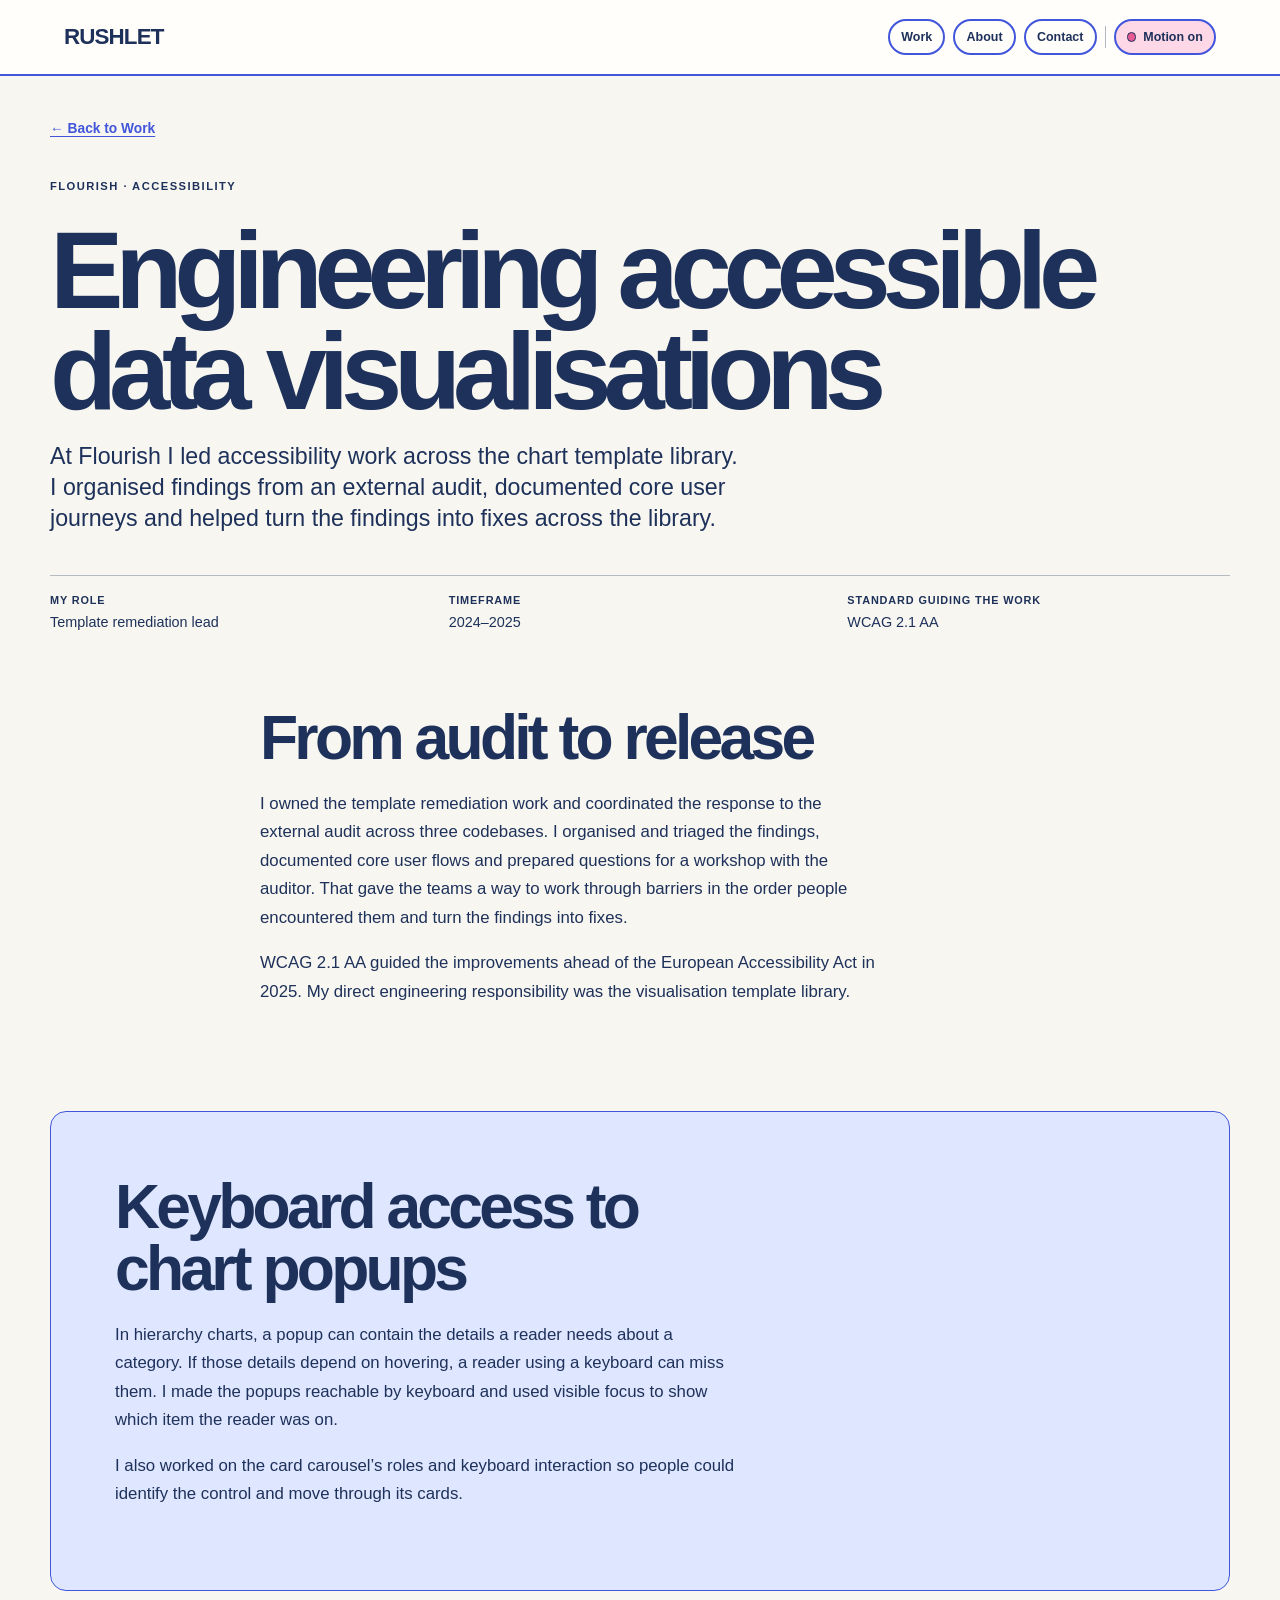
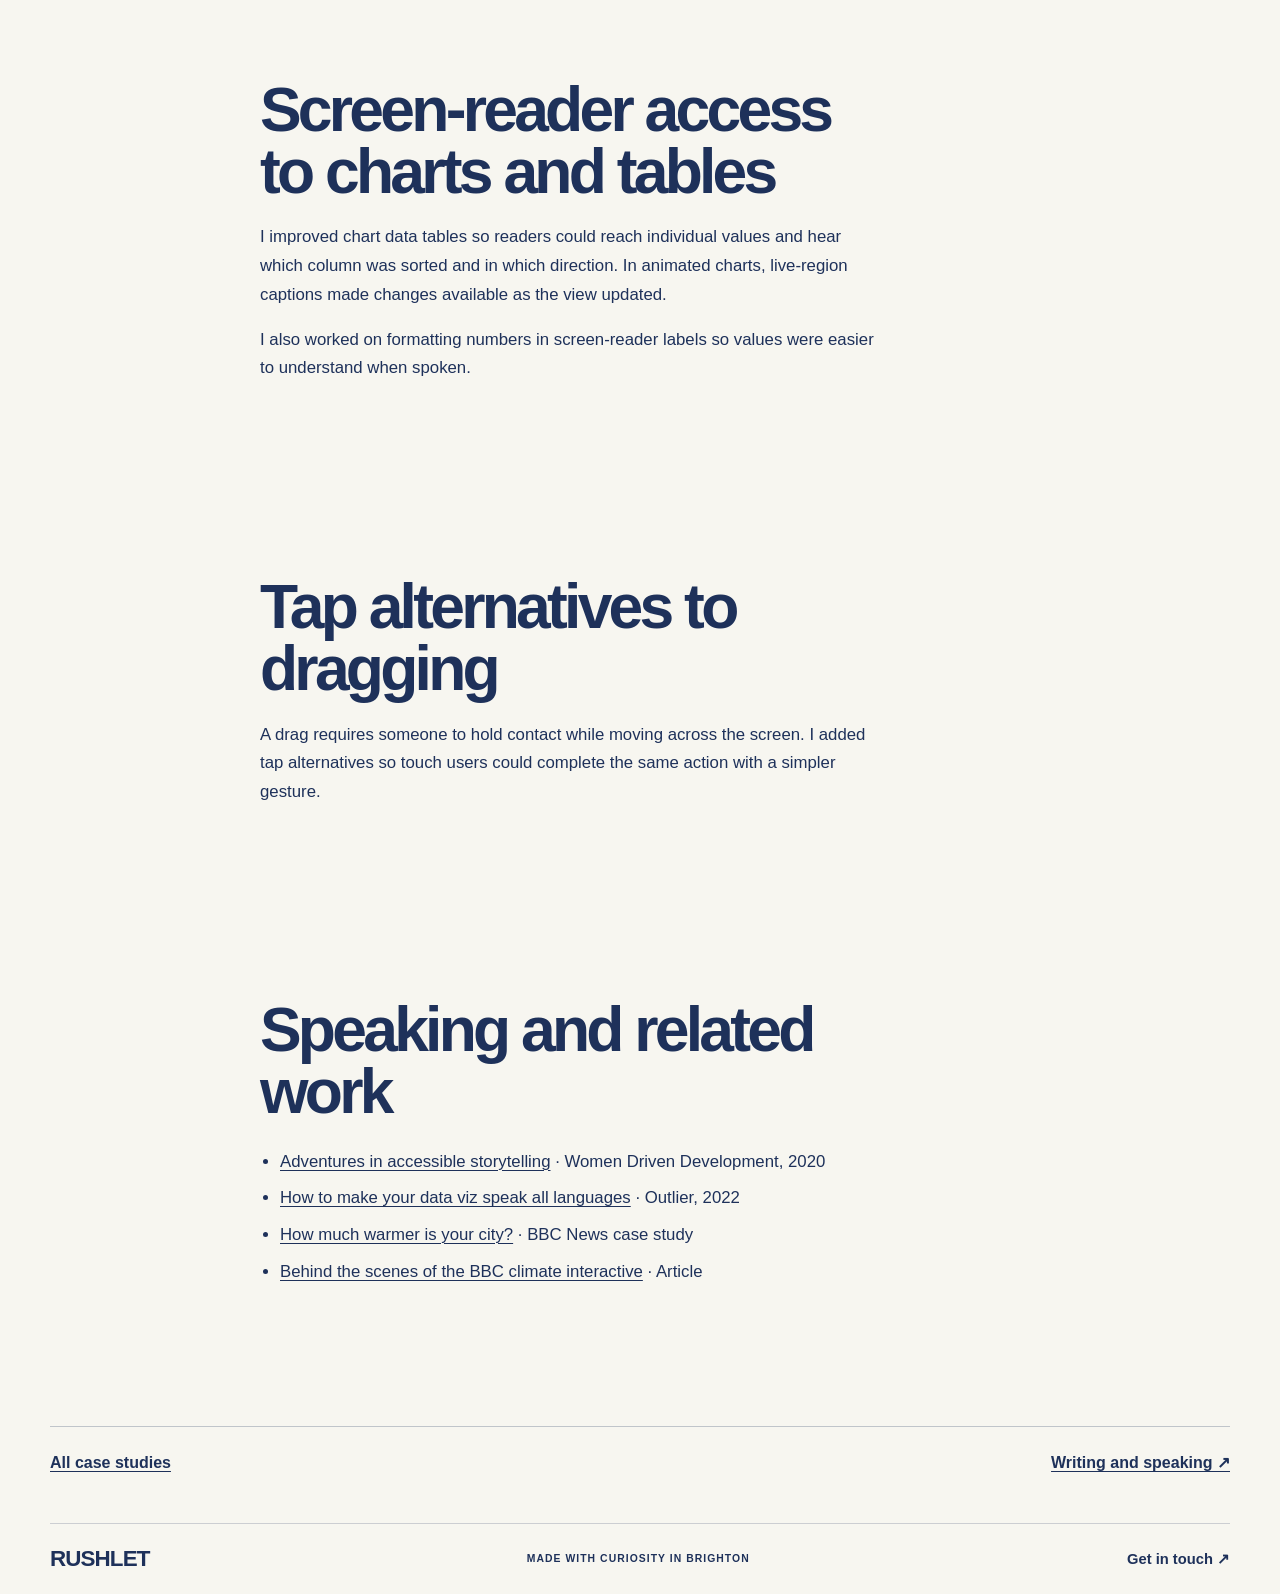
==== accessibility.html @ 7f539962 "Feature four portfolio projects and accessibility engineering" ====
<!doctype html>
<html lang="en">
  <head>
    <meta charset="utf-8" />
    <meta name="viewport" content="width=device-width, initial-scale=1" />
    <meta name="theme-color" content="#f7f6f0" />
    <meta
      name="description"
      content="At Flourish I led accessibility work across the chart template library. I organised findings from an external audit, documented core user journeys and helped turn the findings into fixes across the library."
    />
    <title>Engineering accessible data visualisations — Becky Rush</title>
    <link rel="stylesheet" href="styles.css" />
  </head>
  <body>
    <a class="skip-link" href="#main">Skip to content</a>
    <header class="site-header">
      <a class="wordmark" href="index.html" aria-label="Becky Rush, home"
        >RUSHLET</a
      >
      <nav aria-label="Main navigation">
        <a href="work.html">Work</a><a href="resume.html">About</a
        ><a href="index.html#contact">Contact</a
        ><span class="nav-motion-group" hidden
          ><span class="nav-separator" aria-hidden="true"></span
          ><button
            class="motion-toggle"
            type="button"
            data-hero-motion-toggle
            aria-label="Motion"
            aria-pressed="false"
          >
            <span class="motion-indicator" aria-hidden="true"></span
            ><span data-hero-motion-label>Motion off</span>
          </button></span
        >
      </nav>
    </header>
    <main id="main" tabindex="-1" class="case-page editorial-case">
      <section class="case-hero section-wrap">
        <a class="back-link" href="work.html">← Back to Work</a>
        <p class="eyebrow">FLOURISH · ACCESSIBILITY</p>
        <h1>Engineering accessible data visualisations</h1>
        <p class="case-deck">At Flourish I led accessibility work across the chart template library. I organised findings from an external audit, documented core user journeys and helped turn the findings into fixes across the library.</p>
        <div class="case-facts">
          <div><b>My role</b><span>Template remediation lead</span></div>
          <div><b>Timeframe</b><span>2024–2025</span></div>
          <div><b>Standard guiding the work</b><span>WCAG 2.1 AA</span></div>
        </div>
      </section>
      <div class="case-body section-wrap">
        <section class="case-prose">
          <h2>From audit to release</h2>
          <p>I owned the template remediation work and coordinated the response to the external audit across three codebases. I organised and triaged the findings, documented core user flows and prepared questions for a workshop with the auditor. That gave the teams a way to work through barriers in the order people encountered them and turn the findings into fixes.</p>
          <p>WCAG 2.1 AA guided the improvements ahead of the European Accessibility Act in 2025. My direct engineering responsibility was the visualisation template library.</p>
        </section>
        <section class="case-prose case-highlight">
          <h2>Keyboard access to chart popups</h2>
          <p>In hierarchy charts, a popup can contain the details a reader needs about a category. If those details depend on hovering, a reader using a keyboard can miss them. I made the popups reachable by keyboard and used visible focus to show which item the reader was on.</p>
          <p>I also worked on the card carousel’s roles and keyboard interaction so people could identify the control and move through its cards.</p>
        </section>
        <section class="case-prose">
          <h2>Screen-reader access to charts and tables</h2>
          <p>I improved chart data tables so readers could reach individual values and hear which column was sorted and in which direction. In animated charts, live-region captions made changes available as the view updated.</p>
          <p>I also worked on formatting numbers in screen-reader labels so values were easier to understand when spoken.</p>
        </section>
        <section class="case-prose">
          <h2>Tap alternatives to dragging</h2>
          <p>A drag requires someone to hold contact while moving across the screen. I added tap alternatives so touch users could complete the same action with a simpler gesture.</p>
        </section>
        <section class="case-prose">
          <h2>Speaking and related work</h2>
          <ul>
            <li><a href="work.html#talk-accessible-storytelling">Adventures in accessible storytelling</a> · Women Driven Development, 2020</li>
            <li><a href="work.html#talk-multilingual">How to make your data viz speak all languages</a> · Outlier, 2022</li>
            <li><a href="case-study-warmer.html">How much warmer is your city?</a> · BBC News case study</li>
            <li><a href="https://medium.com/@bbc_visual_and_data_journalism/how-much-warmer-is-your-city-behind-the-scenes-of-our-climate-change-interactive-7d97673b8121">Behind the scenes of the BBC climate interactive</a> · Article</li>
          </ul>
        </section>
      </div>
      <nav class="case-next section-wrap" aria-label="More work">
        <a href="work.html#case-studies">All case studies</a>
        <a href="work.html#writing-speaking">Writing and speaking <span aria-hidden="true">↗</span></a>
      </nav>
    </main>
    <footer class="site-footer section-wrap">
      <a class="wordmark" href="index.html">RUSHLET</a
      ><span>MADE WITH CURIOSITY IN BRIGHTON</span
      ><a href="index.html#contact">Get in touch ↗</a>
    </footer>
    <script src="hero-motion.js" defer></script>
  </body>
</html>
---- styles.css ----
:root {
  color-scheme: light;
  --paper: #f7f6f0;
  --white: #fffefa;
  --ink: #1e315a;
  --blue: #4156db;
  --blue-soft: #dfe6ff;
  --pink: #e85a93;
  --pink-ink: #b32f65;
  --pink-soft: #ffd8e7;
  --yellow: #f4db65;
  --lavender: #eeeff8;
  --line: 2px solid var(--blue);
  --shadow: 4px 5px 0 rgba(65, 86, 219, .18);
  --display: "Arial Black", "Avenir Next", "Helvetica Neue", sans-serif;
  --body: "Avenir Next", "Segoe UI", sans-serif;
}

* { box-sizing: border-box; }
html { scroll-behavior: smooth; scroll-padding-top: 5.5rem; }
body { margin: 0; background: var(--paper); color: var(--ink); font: 16px/1.5 var(--body); }
a { color: inherit; text-decoration-thickness: .08em; text-underline-offset: .2em; }
a:focus-visible { outline: 3px solid var(--pink); outline-offset: 4px; border-radius: 3px; }
::selection { color: var(--ink); background: var(--yellow); }
.skip-link { position: absolute; z-index: 20; top: .5rem; left: .5rem; transform: translateY(-150%); background: var(--yellow); padding: .75rem 1rem; border: var(--line); border-radius: .5rem; }
.skip-link:focus { transform: translateY(0); }
.site-header { height: 76px; display: flex; align-items: center; justify-content: space-between; padding: 0 clamp(1.25rem, 5vw, 5rem); background: var(--white); border-bottom: 2px solid var(--blue); position: sticky; top: 0; z-index: 10; }
.wordmark { text-decoration: none; font: 900 1.4rem/1 var(--display); letter-spacing: -.09em; }
.wordmark span { color: var(--pink); font-size: .85em; margin-left: .12em; }
.site-header nav { display: flex; gap: clamp(1.2rem, 3vw, 3rem); align-items: center; }
.site-header nav a, footer a { text-decoration: none; font-size: .92rem; font-weight: 700; }
.site-header nav a:hover, footer a:hover { color: var(--blue); text-decoration: underline; }
.hero { min-height: min(790px, calc(100svh - 76px)); min-height: max(620px, calc(100svh - 76px)); padding: 2rem clamp(1.25rem, 5vw, 5rem) 1.5rem; position: relative; overflow: hidden; display: flex; flex-direction: column; justify-content: space-between; background: var(--paper); border-bottom: 1px solid rgba(30,49,90,.16); }
.hero-topline, .hero-bottomline { display: flex; justify-content: space-between; align-items: center; gap: 1rem; position: relative; z-index: 2; font-size: .68rem; font-weight: 800; letter-spacing: .14em; }
.sun-dot { color: var(--yellow); font-size: 1rem; margin-left: .3rem; text-shadow: 1px 1px 0 var(--ink); }
.hero-lockup { display: grid; grid-template-columns: minmax(0, 1fr) minmax(210px, 270px); align-items: end; gap: 2rem; position: relative; z-index: 2; }
.hero h1 { margin: -.04em 0 -.02em -.055em; color: var(--blue); font: 900 clamp(5.8rem, 19vw, 17rem)/.76 var(--display); letter-spacing: -.105em; white-space: nowrap; }
.hero-aside { position: relative; padding: 0 0 .4rem; max-width: 250px; }
.hero-aside p { margin: 1.1rem 0 1.2rem; max-width: 14ch; font-size: clamp(1.1rem, 1.7vw, 1.45rem); font-weight: 650; line-height: 1.18; }
.text-link { display: inline-flex; gap: .6rem; align-items: center; font-size: .88rem; font-weight: 800; text-decoration: none; border-bottom: 2px solid var(--blue); padding-bottom: .35rem; }
.text-link:hover { color: var(--pink); }
.hero-bottomline { padding-top: 1.2rem; border-top: 2px solid var(--ink); }
.hero-orbit { position: absolute; border: 2px solid var(--pink); border-radius: 50%; pointer-events: none; }
.orbit-one { width: 28vw; height: 28vw; right: 13%; top: 11%; opacity: .38; }
.orbit-two { width: 20vw; height: 20vw; right: 17%; top: 16%; border-color: var(--blue); opacity: .24; }
.section-wrap { width: min(1180px, calc(100% - 2.5rem)); margin: 0 auto; }
.intro { padding-top: clamp(5rem, 10vw, 9rem); padding-bottom: clamp(5rem, 10vw, 9rem); }
.eyebrow { display: flex; align-items: center; gap: .75rem; margin: 0 0 1.5rem; color: var(--ink); font-size: .7rem; font-weight: 850; letter-spacing: .13em; }
.eyebrow-icon { display: inline-grid; place-items: center; width: 2rem; height: 2rem; border-radius: .55rem; border: var(--line); background: var(--yellow); font: 800 .78rem var(--body); letter-spacing: 0; }
.pink-icon { background: var(--pink-soft); }
.yellow-icon { background: var(--yellow); }
.intro-grid { display: grid; grid-template-columns: 1.15fr .8fr; gap: clamp(2rem, 8vw, 8rem); align-items: start; }
.intro h2, .section-heading h2, .more-section h2, .contact-layout h2 { margin: 0; font: 850 clamp(2.5rem, 6vw, 5.6rem)/.98 var(--display); letter-spacing: -.065em; }
.intro h2 em, .contact-layout h2 em { color: var(--pink); font-style: normal; }
.intro-copy { max-width: 440px; padding-top: .35rem; }
.intro-copy p { margin: 0 0 1rem; font-size: clamp(1.05rem, 1.5vw, 1.25rem); }
.intro-copy .small-note { color: #63708e; font-size: .93rem; }
.pill-link { margin-top: 1rem; display: inline-flex; align-items: center; justify-content: center; position: relative; border: var(--line); border-radius: 999px; background: var(--white); padding: .78rem 2.6rem; font-size: .85rem; font-weight: 800; text-align: center; text-decoration: none; box-shadow: none; transition: background-color .15s ease, color .15s ease; }
.pill-link > span[aria-hidden="true"] { position: absolute; top: 50%; right: 1.1rem; transform: translateY(-50%); }
.pill-link:hover { background: var(--blue-soft); box-shadow: none; }
.work-section { padding: clamp(4rem, 8vw, 7rem) 0; background: var(--lavender); border-top: var(--line); border-bottom: var(--line); }
.section-heading { display: flex; justify-content: space-between; align-items: start; gap: 2rem; margin-bottom: 2.5rem; }
.section-heading h2 { font-size: clamp(3.3rem, 7vw, 6.8rem); }
.section-heading h2 span { color: var(--pink); font-size: .7em; }
.project-card { display: grid; grid-template-columns: 1.08fr .92fr; overflow: hidden; border: 2px solid var(--blue); border-radius: 1.15rem; background: var(--white); box-shadow: var(--shadow); margin: 1.5rem 0 2.5rem; }
.project-gem { grid-template-columns: .92fr 1.08fr; }
.project-gem .project-art { order: 2; }
.project-art { min-height: 395px; display: flex; flex-direction: column; justify-content: space-between; padding: clamp(1.25rem, 4vw, 3rem); position: relative; overflow: hidden; text-decoration: none; border-right: 2px solid var(--blue); }
.project-gem .project-art { border-right: 0; border-left: 2px solid var(--blue); }
.art-climate { background: var(--pink-soft); }
.art-energy { background: var(--blue-soft); }
.art-label { position: relative; z-index: 1; font-size: .68rem; font-weight: 850; letter-spacing: .14em; }
.art-city { z-index: 1; position: relative; font: 900 clamp(2.5rem, 5vw, 5.7rem)/.83 var(--display); letter-spacing: -.07em; }
.temp-line { position: absolute; inset: 25% 4% 22%; display: flex; gap: .7rem; align-items: center; transform: rotate(-8deg); opacity: .65; }
.temp-line i { display: block; flex: 1; height: 42%; background: var(--pink); border: 2px solid var(--ink); border-radius: 999px; }
.temp-line i:nth-child(2n) { height: 68%; background: var(--yellow); }
.temp-line i:nth-child(3n) { height: 95%; background: var(--blue); }
.temp-line i:nth-child(5n) { height: 54%; }
.art-caption { align-self: flex-end; background: var(--yellow); border: 2px solid var(--ink); padding: .55rem .8rem; border-radius: 999px; font-size: .78rem; font-weight: 800; transform: rotate(-3deg); }
.motion-enabled .project-art:hover .art-caption { transform: rotate(0) translateY(-3px); }
.project-copy { padding: clamp(1.5rem, 4vw, 3.5rem); display: flex; flex-direction: column; align-items: flex-start; }
.project-meta { display: flex; width: 100%; justify-content: space-between; color: #586788; font-size: .65rem; font-weight: 850; letter-spacing: .12em; }
.project-copy h3 { margin: 2rem 0 1rem; font: 850 clamp(2rem, 4vw, 3.6rem)/.95 var(--display); letter-spacing: -.06em; }
.project-copy p { max-width: 36ch; font-size: 1rem; margin: 0 0 1.35rem; }
.project-tags { display: flex; flex-wrap: wrap; gap: .45rem; margin: auto 0 1.5rem; padding-top: .8rem; }
.project-tags span { border: 1px solid rgba(30,49,90,.3); border-radius: 999px; padding: .35rem .65rem; font-size: .7rem; font-weight: 750; }
.button-link { display: inline-flex; align-items: center; justify-content: center; position: relative; border: var(--line); border-radius: 999px; background: var(--white); color: var(--ink); padding: .78rem 2.6rem; box-shadow: none; font-weight: 800; font-size: .85rem; line-height: 1.2; text-align: center; text-decoration: none; transition: background-color .15s ease, color .15s ease; }
.button-link > span[aria-hidden="true"] { position: absolute; top: 50%; right: 1.1rem; transform: translateY(-50%); }
.button-link:hover { background: var(--blue-soft); box-shadow: none; }
.button-blue { background: var(--blue); color: var(--white); }
.art-energy { background: #dfe6ff; }
.energy-title { z-index: 1; font: 850 clamp(2.2rem, 4.2vw, 4rem)/.92 var(--display); letter-spacing: -.065em; }
.energy-chart { display: flex; gap: .6rem; align-items: end; position: absolute; left: 9%; right: 8%; bottom: 27%; height: 45%; transform: skewY(-5deg); }
.energy-chart i { flex: 1; background: var(--blue); border: 2px solid var(--ink); border-radius: .45rem .45rem 0 0; height: 44%; }
.energy-chart i:nth-child(2n) { height: 68%; background: var(--pink); }
.energy-chart i:nth-child(3n) { height: 92%; background: var(--yellow); }
.energy-chart i:nth-child(5n) { height: 56%; }
.energy-key { z-index: 1; align-self: flex-end; padding: .45rem .65rem; background: var(--white); border: 1px solid var(--blue); border-radius: 999px; font-size: .68rem; font-weight: 800; }
.energy-key b { display: inline-block; width: .55rem; height: .55rem; border-radius: 50%; background: var(--pink); margin-right: .25rem; }
.more-work-card { position: relative; display: flex; justify-content: space-between; align-items: center; gap: 2rem; overflow: hidden; padding: clamp(1.5rem, 4vw, 3rem); background: var(--yellow); border: var(--line); border-radius: 1rem; box-shadow: var(--shadow); }
.more-work-card .eyebrow { margin-bottom: .7rem; }
.more-work-card h3 { margin: 0; font: 850 clamp(1.8rem, 3.5vw, 3rem)/1 var(--display); letter-spacing: -.06em; }
.more-section { padding-top: clamp(5rem, 10vw, 9rem); padding-bottom: clamp(5rem, 10vw, 9rem); }
.more-section h2 { font-size: clamp(3rem, 6vw, 5.7rem); margin-bottom: 2.25rem; }
.more-grid { display: grid; grid-template-columns: repeat(3, 1fr); gap: 1rem; }
.more-tile { position: relative; min-height: 235px; display: flex; flex-direction: column; align-items: flex-start; border: var(--line); border-radius: 1rem; padding: 1.25rem; box-shadow: var(--shadow); text-decoration: none; transition: transform .15s ease, box-shadow .15s ease; }
.motion-enabled .more-tile:hover { transform: translate(3px, 4px); box-shadow: none; }
.tile-pink { background: var(--pink-soft); }
.tile-blue { background: var(--blue-soft); }
.tile-yellow { background: #fff2b0; }
.tile-number { font-size: .68rem; font-weight: 850; letter-spacing: .1em; }
.tile-title { margin: auto 0 .6rem; font: 850 clamp(1.4rem, 2.2vw, 2rem)/1 var(--display); letter-spacing: -.055em; }
.tile-detail { max-width: 27ch; font-size: .85rem; }
.tile-arrow { position: absolute; right: 1.1rem; top: 1rem; font-size: 1.25rem; }
.more-footnote { margin: 1rem 0 0; color: #586788; font-size: .85rem; }
.contact-section { border-top: var(--line); background: var(--white); padding: clamp(4rem, 8vw, 7rem) 0 1.5rem; }
.contact-layout { display: grid; grid-template-columns: minmax(0, 1fr) minmax(0, .62fr); gap: clamp(4rem, 8vw, 10rem); align-items: end; padding: 1.5rem 0 clamp(4rem, 8vw, 7rem); }
.contact-layout h2 { font-size: clamp(4rem, 10vw, 9rem); }
.contact-copy { max-width: 390px; padding-bottom: .4rem; }
.contact-copy > p:first-child { font-size: 1.12rem; }
footer { min-height: 66px; display: flex; align-items: center; justify-content: space-between; gap: 1rem; border-top: 1px solid rgba(30,49,90,.2); }
footer > span { font-size: .65rem; font-weight: 800; letter-spacing: .12em; }
.footer-mark { font-size: 1.1rem; }
@media (prefers-reduced-motion: reduce) { *, *::before, *::after { scroll-behavior: auto !important; animation-duration: .01ms !important; animation-iteration-count: 1 !important; transition-duration: .01ms !important; } }
@media (max-width: 760px) {
  .site-header { height: 64px; padding-inline: 1.1rem; }
  .site-header nav { gap: 1rem; }
  .site-header nav a { font-size: .8rem; }
  .hero { min-height: max(570px, calc(91svh - 64px)); padding: 1.4rem 1.1rem 1.2rem; }
  .hero-topline, .hero-bottomline { font-size: .53rem; letter-spacing: .09em; }
  .hero-topline { align-items: flex-start; }
  .hero-topline span:last-child { text-align: right; }
  .hero-lockup { grid-template-columns: 1fr; gap: 1.3rem; align-items: end; }
  .hero h1 { font-size: clamp(4.7rem, 19.5vw, 9rem); }
  .hero-aside { justify-self: end; max-width: 220px; padding-right: .1rem; }
  .hero-aside p { margin: .4rem 0 .8rem; font-size: 1.2rem; }
  .orbit-one { width: 54vw; height: 54vw; right: 9%; top: 13%; }
  .orbit-two { width: 39vw; height: 39vw; right: 15%; top: 18%; }
  .section-wrap { width: min(100% - 2.2rem, 600px); }
  .intro-grid, .contact-layout { grid-template-columns: 1fr; gap: 1.5rem; }
  .intro-copy { max-width: 520px; }
  .section-heading { display: block; }
  .section-heading h2 { font-size: clamp(3.3rem, 12vw, 5rem); }
  .project-card, .project-gem { grid-template-columns: 1fr; }
  .project-gem .project-art { order: 0; border-left: 0; }
  .project-art { min-height: 300px; border-right: 0; border-bottom: 2px solid var(--blue); }
  .project-copy h3 { margin-top: 1.25rem; }
  .more-work-card { align-items: flex-start; flex-direction: column; }
  .more-grid { grid-template-columns: 1fr; }
  .more-tile { min-height: 190px; }
  .contact-layout h2 { font-size: clamp(4rem, 17vw, 7rem); }
  footer { flex-wrap: wrap; padding: .9rem 0; }
}
@media (max-width: 400px) {
  .hero h1 { font-size: 18vw; }
  .hero-bottomline { gap: .5rem; font-size: .45rem; }
  .project-tags { gap: .3rem; }
  .project-tags span { font-size: .64rem; }
}

/* Portfolio pages and narrow-screen layout refinements */
html { scroll-padding-top: 5rem; }
body { overflow-x: hidden; }
.wordmark { letter-spacing: -.04em; }
.wordmark span { display: none; }
.hero { min-height: min(790px, calc(100svh - 76px)); min-height: max(540px, calc(100svh - 76px)); }
.hero h1 { white-space: normal; overflow-wrap: anywhere; font-size: clamp(5rem, 19vw, 17rem); }
.hero-mark { display: inline-grid; place-items: center; width: 2.65rem; height: 2.65rem; border-radius: 50%; color: var(--white); background: var(--pink); border: 2px solid var(--ink); font-size: 1.45rem; font-weight: 800; }
.project-card { min-width: 0; }
.project-art { min-width: 0; }
.image-art { padding: 0; }
.image-art img { position: absolute; width: 100%; height: 100%; inset: 0; object-fit: cover; }
.image-caption { position: absolute; z-index: 2; left: 1rem; bottom: 1rem; padding: .45rem .65rem; max-width: calc(100% - 2rem); background: var(--white); border: 1px solid var(--blue); border-radius: .35rem; font-size: .68rem; font-weight: 850; letter-spacing: .06em; }
.image-art .image-caption { display: none; }
.project-art .art-label { position: relative; z-index: 2; padding: .45rem .65rem; width: fit-content; background: var(--white); border: 1px solid var(--blue); border-radius: .35rem; }
.work-page { padding-bottom: 5rem; }
.work-hero { padding-top: clamp(4rem, 9vw, 8rem); padding-bottom: clamp(3rem, 6vw, 5rem); }
.work-hero h1, .resume-head h1, .case-hero h1 { margin: 0; font: 900 clamp(3.4rem, 11vw, 8.5rem)/.92 var(--display); letter-spacing: -.075em; overflow-wrap: anywhere; }
.work-hero h1 em, .case-hero h1 em { color: var(--pink); font-style: normal; }
.work-hero > p:not(.eyebrow) { max-width: 44ch; margin: 1.5rem 0 2rem; font-size: clamp(1.1rem, 2vw, 1.35rem); }
.work-jump { display: flex; flex-wrap: wrap; gap: .6rem; }
.work-jump a { display: inline-flex; padding: .55rem .8rem; background: var(--white); border: 1px solid var(--blue); border-radius: 999px; font-size: .8rem; font-weight: 750; text-decoration: none; }
.work-jump a:hover { background: var(--yellow); }
.work-list-section { padding-top: clamp(3.5rem, 7vw, 6rem); padding-bottom: clamp(3.5rem, 7vw, 6rem); }
.work-list-section > h2, .work-band h2 { margin: 0 0 2rem; font: 850 clamp(2.3rem, 5.5vw, 4.8rem)/1 var(--display); letter-spacing: -.065em; }
.work-list-grid { display: grid; grid-template-columns: repeat(2, minmax(0, 1fr)); gap: 1.25rem; }
.work-list-card { display: flex; flex-direction: column; min-width: 0; overflow: hidden; border: 2px solid var(--blue); border-radius: 1rem; background: var(--white); box-shadow: var(--shadow); text-decoration: none; }
.work-list-card > img, .mini-chart { width: 100%; height: clamp(190px, 28vw, 320px); object-fit: cover; border-bottom: 2px solid var(--blue); }
.work-list-card > :not(img):not(.mini-chart) { margin-left: 1.35rem; margin-right: 1.35rem; }
.work-list-meta { margin-top: 1.25rem; color: #586788; font-size: .68rem; font-weight: 850; letter-spacing: .1em; }
.work-list-card h3 { margin-top: .55rem !important; margin-bottom: .6rem; font: 850 clamp(1.55rem, 3vw, 2.5rem)/.98 var(--display); letter-spacing: -.055em; }
.work-list-card p { margin-top: 0; margin-bottom: 1.25rem; max-width: 48ch; font-size: .92rem; }
.work-list-card b { margin-top: auto; margin-bottom: 1.35rem; color: var(--blue); font-size: .82rem; }
.work-list-card:hover h3 { color: var(--pink); }
.work-list-gem { background: var(--blue-soft); }
.mini-chart { display: flex; align-items: end; gap: 2%; padding: 12% 12% 0; background: #e3e8fb; }
.mini-chart i { flex: 1; height: 40%; border: 1px solid var(--ink); border-bottom: 0; border-radius: .5rem .5rem 0 0; background: var(--blue); }
.mini-chart i:nth-child(2n) { height: 70%; background: var(--pink); }
.mini-chart i:nth-child(3n) { height: 90%; background: var(--yellow); }
.subsection-title { margin: 3.5rem 0 1rem; font: 850 1.55rem/1.1 var(--display); letter-spacing: -.04em; }
.compact-list { border-top: 2px solid var(--blue); }
.compact-list article { display: grid; grid-template-columns: minmax(130px, .6fr) 1.6fr auto; gap: 1.5rem; align-items: start; padding: 1.35rem 0; border-bottom: 1px solid rgba(30,49,90,.24); }
.compact-list article > span { color: #586788; font-size: .65rem; font-weight: 850; letter-spacing: .08em; }
.compact-list article > div h3 { margin: -.2rem 0 .35rem; font: 800 1.25rem/1.05 var(--display); letter-spacing: -.035em; }
.compact-list article > div p { margin: 0; max-width: 62ch; font-size: .9rem; }
.compact-list article > a { font-size: .8rem; font-weight: 800; white-space: nowrap; }
.work-band { padding: clamp(3.5rem, 7vw, 6rem) 0; background: var(--lavender); border-block: var(--line); }
.published-grid { display: grid; grid-template-columns: repeat(2, minmax(0, 1fr)); gap: 1rem; }
.published-grid > a { display: flex; flex-direction: column; min-height: 220px; padding: 1.35rem; border: 1px solid var(--blue); border-radius: .75rem; background: var(--white); text-decoration: none; }
.published-grid > article { display: flex; flex-direction: column; min-height: 220px; padding: 1.35rem; border: 1px solid var(--blue); border-radius: .75rem; background: var(--white); }
.published-grid > a > span { font-size: .65rem; font-weight: 850; letter-spacing: .09em; }
.published-grid h3 { margin: 1rem 0 .5rem; font: 800 1.5rem/1.05 var(--display); letter-spacing: -.04em; }
.published-grid p { margin: 0 0 1rem; font-size: .88rem; }
.published-grid b { margin-top: auto; color: var(--blue); font-size: .8rem; }
.writing-grid { display: grid; grid-template-columns: 1fr 1fr; gap: 2rem; }
.writing-grid > div { padding: 1.35rem; background: var(--white); border: 1px solid var(--blue); border-radius: .75rem; }
.writing-grid h3 { margin: 0 0 .8rem; font: 800 1.5rem var(--display); }
.writing-grid ul { padding-left: 1.15rem; margin: 0; }
.writing-grid li { padding: .4rem 0; font-size: .9rem; }
.writing-band { background: var(--paper); border-top: 0; }
.case-hero { padding-top: 2.5rem; padding-bottom: 3rem; }
.back-link { display: inline-block; margin-bottom: 2.2rem; color: var(--blue); font-size: .86rem; font-weight: 800; }
.case-hero h1 { margin-bottom: 1.2rem; font-size: clamp(3.3rem, 10vw, 8.2rem); }
.case-deck { max-width: 54ch; margin: 0; font-size: clamp(1.1rem, 2.4vw, 1.45rem); line-height: 1.35; }
.case-facts { display: grid; grid-template-columns: repeat(3, minmax(0,1fr)); gap: 1rem; margin-top: 2.5rem; padding-top: 1rem; border-top: 1px solid rgba(30,49,90,.3); }
.case-facts > div { display: flex; flex-direction: column; gap: .25rem; }
.case-facts b { font-size: .68rem; letter-spacing: .08em; text-transform: uppercase; }
.case-facts span { font-size: .9rem; }
.case-cover { width: 100%; margin: 0; background: var(--pink-soft); border-block: var(--line); }
.case-cover img { display: block; width: min(1180px, 100%); max-height: 650px; margin: auto; object-fit: cover; }
.case-cover figcaption { width: min(1180px, calc(100% - 2.5rem)); margin: .5rem auto .8rem; font-size: .7rem; color: #586788; }
.case-body { padding-top: 2rem; padding-bottom: 2rem; }
.case-prose { max-width: 760px; margin: 0 auto; padding: clamp(3rem, 7vw, 5.5rem) 0; }
.case-prose h2 { max-width: 17ch; margin: 0 0 1.25rem; font: 850 clamp(2rem, 5vw, 3.9rem)/1 var(--display); letter-spacing: -.06em; }
.case-prose p:not(.eyebrow), .case-prose li { max-width: 67ch; font-size: 1.05rem; line-height: 1.7; }
.case-prose .eyebrow { margin-bottom: .9rem; }
.case-prose ul { padding-left: 1.25rem; }
.case-prose li { padding: .25rem 0; }
.case-highlight { max-width: none; padding: clamp(2rem, 5vw, 4rem); background: var(--blue-soft); border: 1px solid var(--blue); border-radius: 1rem; }
.case-links { display: flex; flex-wrap: wrap; align-items: center; gap: 1rem; margin-top: 1.5rem; }
.case-next { display: flex; justify-content: space-between; gap: 1rem; padding: 1.5rem 0 3rem; border-top: 1px solid rgba(30,49,90,.25); }
.case-next > span { font-size: .68rem; font-weight: 850; letter-spacing: .1em; }
.case-next > a { font-weight: 800; text-align: right; }
.gem-cover { min-height: clamp(300px, 42vw, 550px); position: relative; overflow: hidden; display: flex; flex-direction: column; justify-content: space-between; padding: clamp(1.25rem, 5vw, 4rem); background: #dfe6ff; border-block: var(--line); }
.gem-cover-label, .gem-cover-foot { position: relative; z-index: 2; display: flex; justify-content: space-between; gap: 1rem; font-size: .7rem; font-weight: 850; letter-spacing: .1em; }
.gem-visual { position: absolute; inset: 22% 10% 16%; display: grid; grid-template-columns: 1fr .65fr; gap: 4%; }
.gem-map { position: relative; overflow: hidden; display: grid; grid-template-columns: repeat(4, 1fr); grid-template-rows: repeat(2, 1fr); gap: 3%; padding: 5%; transform: rotate(-5deg); border: 2px solid var(--blue); border-radius: 50% 42% 46% 44%; background: #fffefa; }
.gem-map i { border-radius: 50%; background: var(--blue); opacity: .85; }
.gem-map i:nth-child(3n) { background: var(--pink); }
.gem-map i:nth-child(2n) { background: #f4db65; }
.gem-map b { position: absolute; width: 34%; aspect-ratio: 1; right: 18%; top: 20%; border: 3px solid var(--pink); border-radius: 50%; }
.gem-bars { display: flex; align-items: end; gap: 5%; padding: 8% 4% 0; border: 2px solid var(--blue); border-radius: .7rem; background: var(--white); }
.gem-bars i { flex: 1; height: 35%; background: var(--blue); }
.gem-bars i:nth-child(2n) { height: 65%; background: var(--pink); }
.gem-bars i:nth-child(3n) { height: 90%; background: var(--yellow); }
.gem-line { position: absolute; right: 0; bottom: -8%; width: 53%; height: 35%; display: flex; align-items: end; gap: 2%; border-bottom: 3px solid var(--ink); transform: rotate(-8deg); }
.gem-line i { flex: 1; height: 30%; border-top: 4px solid var(--pink); }
.gem-line i:nth-child(2n) { height: 70%; }
.gem-line i:nth-child(3n) { height: 48%; }
.site-footer { display: flex; justify-content: space-between; align-items: center; gap: 1rem; padding-top: 1.5rem; padding-bottom: 1.5rem; border-top: 1px solid rgba(30,49,90,.2); }
.site-footer > span { font-size: .65rem; font-weight: 800; letter-spacing: .1em; }
.resume-page { padding-top: 2.5rem; padding-bottom: 5rem; }
.resume-head { max-width: 800px; padding-bottom: 3rem; }
.resume-head h1 { margin-bottom: .5rem; }
.resume-role { color: var(--blue); font-size: 1.2rem; font-weight: 800; }
.resume-head > p:not(.eyebrow):not(.resume-role) { max-width: 68ch; font-size: 1.05rem; }
.resume-section { padding: 2rem 0; border-top: 2px solid var(--blue); }
.resume-section > h2, .resume-highlights h2 { margin: 0 0 1.5rem; font: 850 clamp(2rem, 4vw, 3rem)/1 var(--display); letter-spacing: -.055em; }
.resume-job { display: grid; grid-template-columns: minmax(140px, .45fr) 1.55fr; gap: 2rem; padding: 1.35rem 0; border-top: 1px solid rgba(30,49,90,.2); }
.resume-dates { color: #586788; font-size: .7rem; font-weight: 850; letter-spacing: .08em; }
.resume-job h3 { margin: -.25rem 0 .65rem; font: 800 1.25rem var(--display); letter-spacing: -.035em; }
.resume-job p, .resume-job li, .resume-section > p, .resume-highlights li { max-width: 70ch; font-size: .92rem; line-height: 1.6; }
.resume-job ul, .resume-highlights ul { margin: .5rem 0 0; padding-left: 1.2rem; }
.resume-job li { padding: .15rem 0; }
.resume-highlights { display: grid; grid-template-columns: 1fr 1fr; gap: 2rem; }
.resume-highlights > div > h2 { font-size: 1.65rem; }
.hero-lockup { grid-template-columns: minmax(0, 1fr) minmax(210px, 270px); }
.hero h1 { white-space: nowrap; overflow-wrap: normal; font-size: clamp(3rem, calc((100vw - 10vw - 302px) / 5.2), 17rem); }
.wordmark { white-space: nowrap; flex-shrink: 0; }
.hero-orbit { z-index: 0; }
.orbit-one { width: 28vw; height: 28vw; right: 13%; top: 11%; opacity: .32; }
.orbit-two { width: 20vw; height: 20vw; right: 17%; top: 16%; opacity: .2; }
.hero-blob { position: absolute; z-index: 1; top: 28%; right: 10%; width: clamp(3.3rem, 7vw, 6rem); aspect-ratio: 1.18; border: 2px solid var(--ink); border-radius: 43% 57% 62% 38% / 48% 38% 62% 52%; background: var(--yellow); transform: rotate(-13deg); }
.more-work-card .button-link.button-blue { color: var(--ink); background: var(--pink); border-color: var(--pink); box-shadow: 3px 4px 0 var(--blue); }
.more-work-card .button-link.button-blue:hover { box-shadow: none; }
.more-tile { min-height: 325px; }
.tile-illustration { position: relative; display: block; width: 100%; height: 130px; margin: .7rem 0 .25rem; overflow: hidden; border: 1px solid var(--blue); border-radius: .55rem; }
.code-illustration { padding: .75rem; background: var(--white); }
.code-illustration b { display: block; margin-bottom: .5rem; font-size: .58rem; letter-spacing: .12em; }
.code-illustration i { display: inline-block; width: 18%; height: 2.5rem; margin-right: .25rem; border: 1px solid var(--blue); border-radius: .4rem; background: var(--pink-soft); transform: rotate(-3deg); }
.code-illustration i:nth-of-type(2) { height: 3.5rem; background: var(--blue-soft); transform: rotate(3deg); }
.code-illustration i:nth-of-type(3) { height: 2.8rem; background: #fff2b0; transform: rotate(-1deg); }
.code-illustration i:nth-of-type(4) { height: 3.8rem; background: #dce7dc; transform: rotate(2deg); }
.code-illustration small { position: absolute; right: .7rem; bottom: .6rem; padding: .25rem .4rem; border-radius: 999px; background: var(--yellow); font-size: .55rem; font-weight: 800; }
.writing-illustration { padding: .65rem .8rem; background: var(--white); }
.writing-illustration b { position: absolute; left: .8rem; bottom: .6rem; z-index: 1; font: 900 1.2rem/.9 var(--display); letter-spacing: -.05em; }
.writing-illustration i { display: block; height: 5px; width: 65%; margin: .35rem 0; border-radius: 99px; background: var(--blue-soft); transform: rotate(-2deg); }
.writing-illustration i:nth-of-type(2) { width: 83%; background: var(--pink-soft); }
.writing-illustration i:nth-of-type(3) { width: 72%; background: #dce7dc; }
.writing-illustration > span { position: absolute; right: .7rem; top: .5rem; color: var(--pink); font-size: 2rem; }
.more-tile .tile-title { margin: .5rem 0 .6rem; }
.resume-tile-visual { display: flex; flex-direction: column; gap: .5rem; width: 100%; height: 130px; margin: .7rem 0 .25rem; padding: .8rem 1rem; border: 1px solid var(--blue); border-radius: .55rem; background: var(--white); box-shadow: 3px 4px 0 rgba(65,86,219,.2); transform: rotate(-1deg); }
.resume-tile-visual > span { color: var(--blue); font: 850 1.05rem var(--display); letter-spacing: -.04em; }
.resume-tile-visual i { display: block; height: 4px; width: 80%; border-radius: 999px; background: var(--blue-soft); }
.resume-tile-visual i:nth-of-type(2) { width: 91%; }
.resume-tile-visual i:nth-of-type(3) { width: 61%; background: var(--pink-soft); }
.resume-tile-visual b { margin-top: auto; font-size: .55rem; letter-spacing: .1em; }
.story-grid { display: grid; grid-template-columns: repeat(3, minmax(0,1fr)); gap: 1rem; }
.story-card { min-width: 0; display: flex; flex-direction: column; overflow: hidden; border: 1px solid var(--blue); border-radius: .8rem; background: var(--white); text-decoration: none; transition: transform .15s ease, box-shadow .15s ease; }
.motion-enabled .story-card:hover { transform: translateY(-3px); box-shadow: var(--shadow); }
.story-card > img, .story-graphic { display: flex; width: 100%; height: 180px; object-fit: cover; border-bottom: 1px solid var(--blue); }
.story-card > span:not(.story-graphic), .story-card h3, .story-card p, .story-card > b { margin-left: 1rem; margin-right: 1rem; }
.story-card > span:not(.story-graphic) { margin-top: 1rem; color: #586788; font-size: .62rem; font-weight: 850; letter-spacing: .08em; }
.story-card h3 { margin-top: .45rem; margin-bottom: .55rem; font: 800 1.3rem/1.02 var(--display); letter-spacing: -.04em; }
.story-card p { margin-top: 0; margin-bottom: 1rem; font-size: .82rem; line-height: 1.5; }
.story-card > b { margin-top: auto; margin-bottom: 1rem; color: var(--blue); font-size: .75rem; }
.story-graphic { flex-direction: column; align-items: flex-start; justify-content: center; gap: .5rem; padding: 1.25rem; font: 900 2.8rem/.9 var(--display); letter-spacing: -.07em; }
.story-graphic > span, .quote-graphic i { font: 750 .6rem/1 var(--body); letter-spacing: .12em; }
.nhs-graphic { color: var(--blue); background: var(--blue-soft); }
.quote-graphic { color: var(--ink); background: var(--yellow); }
.quote-graphic i { font-style: normal; line-height: 1.35; }
.hobby-grid { display: grid; grid-template-columns: repeat(3, minmax(0,1fr)); gap: 1rem; }
.hobby-card { min-width: 0; display: flex; flex-direction: column; overflow: hidden; padding-bottom: 1.2rem; border: 2px solid var(--blue); border-radius: .9rem; background: var(--white); box-shadow: var(--shadow); text-decoration: none; }
.hobby-card > :not(.hobby-art):not(.hobby-photo) { margin-left: 1rem; margin-right: 1rem; }
.hobby-card .work-list-meta { margin-top: 1rem; }
.hobby-card h3 { margin-top: .5rem; margin-bottom: .5rem; font: 850 1.4rem/1 var(--display); letter-spacing: -.045em; }
.hobby-card p { margin-top: 0; margin-bottom: 1rem; font-size: .86rem; }
.hobby-card > b, .hobby-card > a:not(.hobby-card) { margin-top: auto; color: var(--blue); font-size: .78rem; font-weight: 800; }
.hobby-card > a { margin-top: auto; color: var(--blue); font-size: .78rem; font-weight: 800; }
.hobby-card .hobby-photo { display: block; width: 100%; height: 210px; object-fit: cover; border-bottom: 1px solid var(--blue); }
.hobby-art { position: relative; display: flex; flex-direction: column; flex: 0 0 210px; overflow: hidden; margin: 0; padding: 1rem; border-bottom: 1px solid var(--blue); }
.calendar-art { background: var(--pink-soft); }
.ui-top { display: flex; align-items: center; gap: .25rem; height: 1.3rem; }
.ui-top i { width: .4rem; height: .4rem; border-radius: 50%; background: var(--pink); }
.ui-top b { margin-left: auto; font-size: .54rem; letter-spacing: .12em; }
.calendar-month { margin: .45rem 0 .3rem; font-size: .65rem; font-weight: 850; letter-spacing: .08em; }
.calendar-month b { color: var(--blue); }
.calendar-days { display: grid; grid-template-columns: repeat(7,1fr); gap: .18rem; max-width: 240px; }
.calendar-days i, .calendar-days b { display: grid; place-items: center; aspect-ratio: 1; border-radius: .3rem; background: var(--white); font-size: .53rem; font-style: normal; }
.calendar-days i { color: #586788; background: transparent; font-weight: 800; }
.calendar-days b:nth-of-type(4n+1) { background: var(--yellow); }
.calendar-callout { position: absolute; right: 1rem; bottom: 1rem; padding: .45rem .65rem; border: 1px solid var(--blue); border-radius: .5rem; background: var(--white); font-size: .65rem; font-weight: 800; transform: rotate(-3deg); }
.calendar-callout b { color: var(--pink); }
.festi-art { gap: .45rem; background: #dce7dc; }
.festi-title { display: flex; justify-content: space-between; align-items: center; margin-bottom: .3rem; font: 900 1.2rem var(--display); letter-spacing: -.06em; }
.festi-title i { font: 800 .55rem var(--body); letter-spacing: .06em; font-style: normal; }
.festi-slot { display: block; padding: .43rem .55rem; width: 88%; border: 1px solid var(--ink); border-radius: .35rem; font-size: .57rem; font-weight: 850; letter-spacing: .04em; }
.pink-slot { background: var(--pink-soft); }
.blue-slot { background: var(--blue-soft); margin-left: 6%; }
.yellow-slot { background: #fff2b0; margin-left: 12%; }
.festi-bottom { position: absolute; right: .9rem; bottom: .75rem; font-size: .55rem; font-weight: 850; letter-spacing: .07em; }
.produce-art { align-items: center; justify-content: center; gap: .25rem; background: #fff2b0; }
.produce-art > span, .produce-art > b { font-size: .57rem; font-weight: 850; letter-spacing: .11em; }
.fruit { position: absolute; width: 70px; height: 62px; border: 2px solid var(--ink); border-radius: 50% 46% 50% 48%; }
.fruit-one { left: 19%; top: 28%; background: var(--pink); transform: rotate(-18deg); }
.fruit-two { left: 42%; top: 25%; background: #f3a740; width: 58px; height: 58px; }
.fruit-three { right: 17%; top: 29%; background: #70a96e; width: 58px; height: 52px; transform: rotate(12deg); }
.fruit-four { left: 38%; bottom: 18%; width: 36px; height: 38px; background: var(--blue); }
.produce-art > b { position: absolute; bottom: .8rem; }
.poli-art { align-items: center; background: #e4e7fb; }
.poli-art > span { margin-bottom: .35rem; font: 900 1.1rem var(--display); letter-spacing: -.06em; }
.poli-art > div { position: relative; display: grid; place-items: center; width: 124px; height: 125px; border: 2px solid var(--blue); border-radius: .8rem; background: var(--white); box-shadow: 4px 5px 0 rgba(65,86,219,.2); transform: rotate(-4deg); }
.poli-art > div > b { color: var(--blue); text-align: center; font: 850 1.1rem/.95 var(--display); }
.poli-art > div > i { position: absolute; bottom: .35rem; display: grid; place-items: center; width: 1.5rem; height: 1.5rem; border: 1px solid var(--ink); border-radius: 50%; background: var(--pink-soft); font-style: normal; }
.poli-art > div > i:last-child { right: .5rem; background: #dce7dc; }
.poli-art > div > i:nth-of-type(1) { left: .5rem; }
.poli-art > small { position: absolute; bottom: .55rem; font-size: .48rem; font-weight: 850; letter-spacing: .06em; }
.work-resume-cta { display: flex; align-items: center; justify-content: space-between; gap: 1rem; padding-top: 1.5rem; }
.work-resume-cta p { font-weight: 750; }
.resume-talk-list li { margin: .15rem 0; }
.resume-talk-list { padding-left: 1.2rem; }
.resume-talk-list a { font-size: .9rem; }
.gem-live-cover { width: 100%; background: var(--blue-soft); border-block: var(--line); }
.gem-live-cover iframe { display: block; width: min(1180px, 100%); height: min(72vw, 670px); min-height: 420px; margin: 0 auto; border: 0; background: var(--white); }
.gem-live-cover p { width: min(1180px, calc(100% - 2rem)); margin: .6rem auto .85rem; color: #586788; font-size: .72rem; }
.gem-live-cover a { color: var(--blue); font-weight: 800; }
@media (max-width: 820px) {
  .site-header { height: auto; min-height: 64px; padding-block: .75rem; gap: .8rem; }
  .site-header nav { flex-wrap: wrap; justify-content: flex-end; gap: .65rem 1rem; }
  .hero { min-height: min(720px, calc(100svh - 64px)); min-height: max(500px, calc(100svh - 64px)); }
  .hero-lockup { grid-template-columns: minmax(0,1fr); gap: 1rem; }
  .hero h1 { font-size: clamp(3.4rem, 16vw, 11rem); }
  .hero-aside { justify-self: end; max-width: 240px; }
  .hero-squiggle { top: 14%; right: 5%; width: clamp(180px, 34vw, 260px); opacity: .55; }
  .project-card, .project-gem { grid-template-columns: 1fr 1fr; }
  .project-art { min-height: 340px; }
  .project-gem .project-art { order: 0; border-left: 0; border-right: 2px solid var(--blue); }
  .project-gem .project-copy { order: 1; }
  .compact-list article { grid-template-columns: 125px minmax(0, 1fr); }
  .compact-list article > a { grid-column: 2; }
}
@media (max-width: 620px) {
  .site-header { padding-inline: 1rem; }
  .wordmark { font-size: 1.15rem; }
  .site-header nav { gap: .45rem .8rem; }
  .site-header nav a { font-size: .78rem; }
  .hero { min-height: 570px; padding-inline: 1rem; }
  .hero-topline, .hero-bottomline { font-size: .55rem; }
  .hero-lockup { grid-template-columns: 1fr; gap: 1rem; }
  .hero h1 { font-size: clamp(4rem, 19vw, 7.5rem); }
  .hero-aside { justify-self: end; max-width: 240px; }
  .hero-orbit { opacity: .16; }
  .section-wrap { width: min(600px, calc(100% - 2rem)); }
  .intro-grid, .contact-layout { grid-template-columns: 1fr; gap: 1.25rem; }
  .section-heading { display: block; }
  .project-card, .project-gem { grid-template-columns: 1fr; }
  .project-art, .project-gem .project-art { min-height: clamp(230px, 68vw, 330px); order: 0; border: 0; border-bottom: 2px solid var(--blue); }
  .energy-preview, .energy-preview iframe { min-height: 330px; }
  .project-copy, .project-gem .project-copy { order: 1; }
  .project-copy h3 { font-size: clamp(2rem, 9vw, 3rem); }
  .more-work-card { flex-direction: column; align-items: flex-start; }
  .more-work-card .button-link { max-width: 100%; }
  .work-list-grid, .published-grid, .writing-grid, .resume-highlights { grid-template-columns: 1fr; }
  .story-grid, .hobby-grid { grid-template-columns: repeat(2,minmax(0,1fr)); }
  .story-card > img, .story-graphic { height: 150px; }
  .work-jump { gap: .45rem; }
  .work-jump a { font-size: .72rem; }
  .compact-list article { grid-template-columns: 1fr; gap: .45rem; }
  .compact-list article > a { grid-column: 1; }
  .case-hero { padding-top: 1.5rem; }
  .case-facts { grid-template-columns: 1fr; gap: .7rem; }
  .case-facts > div { display: grid; grid-template-columns: 88px minmax(0, 1fr); }
  .case-cover img { min-height: 260px; object-fit: cover; }
  .case-highlight { padding: 1.4rem; }
  .case-links { align-items: flex-start; flex-direction: column; }
  .gem-cover { min-height: 320px; padding: 1rem; }
  .gem-cover-label, .gem-cover-foot { font-size: .57rem; }
  .gem-visual { inset: 26% 6% 20%; }
  .gem-map { gap: 2%; }
  .site-footer { flex-wrap: wrap; }
  .site-footer > span { order: 3; width: 100%; }
  .resume-job { grid-template-columns: 1fr; gap: .6rem; }
}

/* Homepage hero: a single data-inspired illustration, kept behind the name. */
.hero {
  min-height: max(610px, min(790px, calc(100svh - 76px)));
  padding: 1.6rem clamp(1.25rem, 5vw, 5rem) 2rem;
  display: grid;
  grid-template-rows: auto 1fr;
  gap: 2rem;
}
.hero-topline {
  display: grid;
  grid-template-columns: 1fr auto;
  align-items: center;
  gap: 1rem;
}
.hero-role, .hero-location { font-size: .68rem; font-weight: 850; letter-spacing: .13em; }
.hero-tools { display: flex; align-items: center; gap: 1rem; }
.hero-lockup { grid-template-columns: minmax(0, 1fr) minmax(260px, 330px); align-items: center; gap: clamp(2rem, 4vw, 4rem); }
.hero h1 { position: relative; z-index: 2; width: max-content; max-width: none; white-space: nowrap; overflow-wrap: normal; font-size: clamp(3rem, calc((100vw - 10vw - 362px) / 4.6), 17rem); line-height: .86; }
.hero-aside {
  position: relative;
  z-index: 3;
  justify-self: end;
  width: 100%;
  max-width: 330px;
  padding: clamp(1.1rem, 2.2vw, 1.6rem);
  border: 2px solid var(--blue);
  border-radius: 1rem;
  background: var(--yellow);
  box-shadow: var(--shadow);
}
.hero-aside .hero-aside-label { margin: 0 0 1rem; font-size: .64rem; font-weight: 900; letter-spacing: .13em; }
.hero-aside > p:not(.hero-aside-label) { max-width: 23ch; margin: 0 0 1.25rem; font-size: clamp(1.25rem, 2vw, 1.7rem); font-weight: 700; line-height: 1.08; }
.hero-cta { color: var(--white); background: var(--pink-ink); border-color: var(--pink-ink); box-shadow: 3px 4px 0 var(--blue); }
.hero-cta:hover { box-shadow: none; }
.motion-toggle {
  display: inline-flex;
  align-items: center;
  gap: .45rem;
  min-height: 2.1rem;
  padding: .35rem .65rem;
  border: 1px solid rgba(30,49,90,.35);
  border-radius: 999px;
  color: var(--ink);
  background: var(--white);
  font: 800 .68rem/1 var(--body);
  cursor: pointer;
}
.motion-toggle[aria-pressed="true"] { border-color: var(--blue); background: var(--blue-soft); }
.motion-toggle:focus-visible { outline: 3px solid var(--pink-ink); outline-offset: 3px; }
.motion-indicator { width: .58rem; height: .58rem; border: 1.5px solid var(--ink); border-radius: 50%; background: var(--paper); }
.motion-toggle[aria-pressed="true"] .motion-indicator { background: var(--pink); }
.hero-dataviz {
  position: absolute;
  z-index: 1;
  top: 14%;
  right: 2%;
  width: min(68vw, 900px);
  max-height: 78%;
  overflow: visible;
  opacity: .82;
  pointer-events: none;
}
.hero-chart-grid { opacity: .13; }
.hero-chart-area { fill: var(--blue-soft); opacity: .82; }
.hero-chart-line { fill: none; stroke: var(--pink); stroke-width: 9; stroke-linecap: round; stroke-linejoin: round; }
.hero-chart-points circle { fill: var(--yellow); stroke: var(--ink); stroke-width: 4; }
.hero-chart-points circle:nth-child(even) { fill: var(--pink); }
.hero-chart-axis { fill: none; stroke: var(--ink); stroke-width: 3; opacity: .4; }
.hero-motion-on .hero-chart-line { stroke-dasharray: 1500; stroke-dashoffset: 1500; animation: chart-draw 1.25s cubic-bezier(.25,.75,.25,1) .15s forwards; }
.hero-motion-on .hero-chart-points circle { transform-box: fill-box; transform-origin: center; animation: point-reveal .35s ease-out .7s both; }
.hero-motion-on .hero-chart-points circle:nth-child(2) { animation-delay: .82s; }
.hero-motion-on .hero-chart-points circle:nth-child(3) { animation-delay: .94s; }
.hero-motion-on .hero-chart-points circle:nth-child(4) { animation-delay: 1.06s; }
.hero-motion-on .hero-chart-points circle:nth-child(5) { animation-delay: 1.18s; }
@keyframes chart-draw { to { stroke-dashoffset: 0; } }
@keyframes point-reveal { from { opacity: .25; transform: scale(.6); } to { opacity: 1; transform: scale(1); } }
@media (prefers-reduced-motion: reduce) {
  .hero-motion-on .hero-chart-line { animation-duration: 1.25s !important; }
  .hero-motion-on .hero-chart-points circle { animation-duration: .35s !important; }
}
@media (max-width: 820px) {
  .hero { min-height: max(620px, calc(100svh - 64px)); padding: 1.4rem 1.1rem 2rem; gap: 1.5rem; }
  .hero-lockup { grid-template-columns: minmax(0, 1fr); gap: 1.2rem; align-items: start; }
  .hero h1 { font-size: clamp(2.8rem, calc((100vw - 2.2rem) / 4.6), 11rem); }
  .hero-aside { justify-self: stretch; width: 100%; max-width: none; }
  .hero-aside > p:not(.hero-aside-label) { max-width: 38ch; }
  .hero-dataviz { top: 24%; right: -12%; width: 92vw; max-height: none; opacity: .5; }
}
@media (max-width: 620px) {
  .hero { min-height: max(640px, calc(100svh - 64px)); padding-inline: 1rem; }
  .hero-topline { grid-template-columns: 1fr; gap: .7rem; }
  .hero-tools { justify-content: space-between; }
  .hero-role, .hero-location { font-size: .58rem; letter-spacing: .1em; }
  .hero h1 { font-size: clamp(2.7rem, calc((100vw - 2rem) / 4.6), 7.5rem); }
  .hero-aside { padding: 1.1rem; }
  .hero-aside > p:not(.hero-aside-label) { font-size: clamp(1.2rem, 5vw, 1.55rem); }
  .hero-dataviz { top: 27%; right: -38%; width: 130vw; opacity: .38; }
}
@media (max-width: 380px) {
  .hero-role, .hero-location { font-size: .53rem; }
  .motion-toggle { font-size: .64rem; }
  .hero h1 { font-size: clamp(2.5rem, calc((100vw - 2rem) / 4.6), 3.4rem); }
}
@media (max-width: 440px) {
  .story-grid, .hobby-grid { grid-template-columns: 1fr; }
  .hero h1 { font-size: clamp(3rem, 18.7vw, 5rem); }
  .gem-live-cover iframe { height: 90vw; min-height: 340px; }
  .hero-squiggle { top: 16%; right: -4%; width: 190px; opacity: .35; }
  .work-resume-cta { align-items: flex-start; flex-direction: column; }
}
@media (max-width: 380px) {
  .hero-topline { font-size: .48rem; }
  .hero-bottomline { align-items: flex-start; flex-direction: column; gap: .45rem; }
  .hero { min-height: 620px; }
  .project-meta { font-size: .57rem; }
  .button-link { max-width: 100%; gap: .65rem; padding-inline: .8rem; }
}

/* Keep the homepage hero close to its original, quieter composition. */
.hero-lockup { grid-template-columns: minmax(0, 1fr) minmax(210px, 270px); gap: clamp(1rem, 3vw, 2.5rem); }
.hero h1 { width: max-content; max-width: none; white-space: nowrap; overflow-wrap: normal; font-size: clamp(3rem, calc((100vw - 10vw - 302px) / 4.6), 17rem); }
.hero-aside { max-width: 250px; }
.hero-orbit { z-index: 0; }
.orbit-one { opacity: .24; }
.orbit-two { opacity: .16; }
.hero-bottomline, .hero-topline { z-index: 2; }
.project-actions { display: flex; align-items: center; flex-wrap: wrap; gap: .8rem 1.25rem; margin-top: auto; }
.project-actions .text-link { margin: .25rem 0; }
.more-work-card .button-link.button-blue { color: var(--white); background: var(--pink-ink); border-color: var(--pink-ink); box-shadow: 3px 4px 0 var(--blue); }
.more-work-card .button-link.button-blue:hover { box-shadow: none; }
.tile-illustration { position: relative; display: block; width: 100%; height: 130px; margin: .7rem 0 .25rem; overflow: hidden; border: 1px solid var(--blue); border-radius: .55rem; }
.code-illustration { padding: .75rem; background: var(--white); }
.code-illustration b { display: block; margin-bottom: .45rem; color: var(--blue); font: 850 .75rem var(--display); letter-spacing: .04em; }
.code-illustration i { display: block; width: 82%; height: 7px; margin: .35rem 0; border-radius: 99px; background: var(--blue-soft); }
.code-illustration i:nth-of-type(2) { width: 68%; background: var(--pink-soft); }
.code-illustration i:nth-of-type(3) { width: 90%; }
.code-illustration i:nth-of-type(4) { width: 52%; background: #fff2b0; }
.code-illustration small { position: absolute; right: .75rem; bottom: .6rem; color: var(--ink); font-size: .62rem; font-weight: 800; }
.writing-illustration { display: grid; place-items: center; background: var(--white); }
.writing-illustration b { position: relative; z-index: 1; color: var(--ink); text-align: center; font: 900 1.25rem/.9 var(--display); letter-spacing: -.04em; }
.writing-illustration i { position: absolute; width: 36px; height: 36px; border: 1px solid var(--ink); border-radius: 50%; background: var(--pink); }
.writing-illustration i:nth-of-type(1) { left: 12%; top: 18%; background: var(--yellow); }
.writing-illustration i:nth-of-type(2) { right: 15%; top: 13%; background: var(--blue-soft); }
.writing-illustration i:nth-of-type(3) { left: 21%; bottom: 12%; width: 24px; height: 24px; background: var(--pink-soft); }
.writing-illustration span { position: absolute; right: 13%; bottom: 10%; color: var(--pink-ink); font-size: 1.3rem; font-weight: 900; }
.resume-section > h2, .resume-highlights h2 { color: var(--pink-ink); }
.resume-dates { display: inline-block; width: fit-content; height: fit-content; padding: .22rem .4rem; border-radius: .2rem; color: var(--ink); background: var(--yellow); }

.warm-preview { padding: 1.5rem 0 clamp(3rem, 7vw, 6rem); }
.warm-preview-heading { display: grid; grid-template-columns: minmax(0, 1fr) minmax(220px, .65fr); gap: .5rem 2rem; align-items: end; margin-bottom: 1.5rem; }
.warm-preview-heading .eyebrow { grid-column: 1 / -1; margin-bottom: .5rem; }
.warm-preview-heading h2 { margin: 0; font: 850 clamp(2rem, 5vw, 4rem)/.98 var(--display); letter-spacing: -.06em; }
.warm-preview-heading h2 em { color: var(--pink-ink); font-style: normal; }
.warm-preview-heading > p:last-child { max-width: 34ch; margin: 0 0 .2rem; }
.warm-preview-frame { position: relative; overflow: hidden; border: 2px solid var(--blue); border-radius: 1rem; background: #101316; box-shadow: var(--shadow); }
.warm-preview-frame img { display: block; width: 100%; height: clamp(240px, 48vw, 560px); object-fit: contain; }
.warm-frame-label { position: absolute; top: 1rem; left: 1rem; padding: .4rem .65rem; border: 1px solid var(--blue); border-radius: 999px; background: var(--white); font-size: .65rem; font-weight: 850; letter-spacing: .1em; }
.warm-preview-footer { display: flex; align-items: center; flex-wrap: wrap; gap: .8rem 1rem; padding: 1rem 0; }
.warm-preview-controls { display: flex; flex-wrap: wrap; gap: .5rem; }
.warm-preview-controls button { padding: .55rem .8rem; border: 1px solid var(--blue); border-radius: 999px; color: var(--ink); background: var(--white); font: 750 .78rem var(--body); cursor: pointer; }
.warm-preview-controls button[aria-pressed="true"] { color: var(--white); background: var(--blue); }
.warm-preview-controls button:focus-visible { outline: 3px solid var(--pink-ink); outline-offset: 3px; }
.warm-preview-caption { flex: 1 1 220px; margin: 0; font-size: .85rem; }
.warm-preview-footer .button-link { white-space: nowrap; }

@media (max-width: 820px) {
  .hero-lockup { grid-template-columns: minmax(0, 1fr); gap: 1rem; }
  .hero h1 { font-size: clamp(3rem, calc((100vw - 2rem) / 4.6), 11rem); }
  .hero-aside { justify-self: stretch; width: 100%; max-width: none; }
  .hero-aside p { max-width: 32ch; }
  .orbit-one { width: 46vw; height: 46vw; right: 8%; top: 16%; opacity: .18; }
  .orbit-two { width: 33vw; height: 33vw; right: 14%; top: 21%; opacity: .12; }
}
@media (max-width: 620px) {
  .hero h1 { font-size: clamp(2.8rem, calc((100vw - 2rem) / 4.6), 7.5rem); }
  .hero-aside { justify-self: stretch; width: 100%; max-width: none; }
  .hero-aside p { max-width: 32ch; }
  .project-actions { align-items: flex-start; gap: 1rem; }
  .warm-preview-heading { grid-template-columns: 1fr; gap: .8rem; }
  .warm-preview-heading .eyebrow { grid-column: auto; }
  .warm-preview-frame img { height: clamp(220px, 62vw, 380px); }
  .warm-preview-footer { align-items: flex-start; flex-direction: column; }
}

/* Homepage hero refinement: open copy, playful data shapes, clear mobile hierarchy. */
.hero {
  min-height: max(620px, min(800px, calc(100svh - 76px)));
  padding: 1.6rem clamp(1.25rem, 5vw, 5rem) 2rem;
  grid-template-rows: auto 1fr;
}
.hero-lockup {
  position: relative;
  z-index: 2;
  grid-template-columns: minmax(0, 1fr) minmax(290px, 390px);
  align-items: center;
  gap: clamp(1.5rem, 4vw, 4rem);
}
.hero h1 {
  font-size: clamp(3rem, calc((100vw - 10vw - 420px) / 4.6), 17rem);
}
.hero-aside {
  justify-self: end;
  width: 100%;
  max-width: 390px;
  padding: 0;
  border: 0;
  border-radius: 0;
  background: transparent;
  box-shadow: none;
}
.hero-aside > p {
  max-width: 32ch;
  margin: 0 0 1.4rem;
  font-size: clamp(1.35rem, 2vw, 1.7rem);
  font-weight: 700;
  line-height: 1.16;
}
.hero-cta {
  display: inline-flex;
  align-items: center;
  gap: .65rem;
  padding-bottom: .4rem;
  border-bottom: 2px solid var(--pink-ink);
  color: var(--ink);
  font-weight: 850;
  text-decoration: none;
}
.hero-cta:hover { color: var(--pink-ink); }
.hero-dataviz {
  top: 7%;
  right: -2%;
  width: min(84vw, 1120px);
  max-height: 90%;
  opacity: .88;
}
.hero-blob-blue { fill: var(--blue-soft); opacity: .92; }
.hero-blob-pink { fill: var(--pink-soft); opacity: .95; }
.hero-blob-yellow { fill: var(--yellow); opacity: .96; }
.hero-shape { position: static; width: auto; height: auto; border: 0; border-radius: 0; transform: none; }
.hero-chart-line { fill: none; stroke: var(--pink-ink); stroke-width: 7; stroke-linecap: round; stroke-linejoin: round; opacity: .72; }
.hero-chart-points circle { fill: var(--yellow); stroke: var(--ink); stroke-width: 4; }
.hero-chart-points circle:nth-child(even) { fill: var(--pink); }
.hero-data-dots { fill: var(--blue); opacity: .68; }
.hero-data-dots circle:nth-child(3n) { fill: var(--pink-ink); }
.hero-design-mark { fill: none; stroke: var(--blue); stroke-width: 3; opacity: .62; }
.hero-design-mark circle { fill: var(--pink); stroke: var(--blue); stroke-width: 2; }

/* Keep all call-to-action links pill-shaped, with labels centered independently of arrows. */
.button-link.hero-cta { border: var(--line); border-radius: 999px; padding: .78rem 2.6rem; background: var(--white); color: var(--ink); box-shadow: none; }
.button-link.hero-cta:hover { color: var(--ink); background: var(--blue-soft); box-shadow: none; }
.more-work-card .button-link.button-blue { margin-right: clamp(.75rem, 2vw, 2rem); border: var(--line); border-radius: 999px; background: var(--white); color: var(--ink); padding-inline: 2.6rem; box-shadow: none; }
.more-work-card .button-link.button-blue > span[aria-hidden="true"] { right: 1.35rem; }
.more-work-card .button-link.button-blue:hover { background: var(--blue-soft); box-shadow: none; }
@media (max-width: 380px) {
  .button-link { padding-inline: 2.2rem; }
}
@media (max-width: 900px) {
  .more-work-card .button-link.button-blue { margin-right: 0; }
}

@media (max-width: 900px) {
  .hero { min-height: max(650px, calc(100svh - 64px)); }
  .hero-lockup {
    grid-template-columns: minmax(0, 1fr);
    align-content: center;
    align-items: start;
    gap: clamp(1.6rem, 5vw, 2.5rem);
    padding-top: clamp(1.5rem, 4vh, 3rem);
  }
  .hero h1 { font-size: clamp(2.8rem, calc((100vw - 2.25rem) / 4.6), 11rem); }
  .hero-aside { justify-self: start; max-width: 620px; }
  .hero-dataviz { top: 14%; right: -10%; width: 100vw; opacity: .66; }
}
@media (max-width: 620px) {
  .hero { min-height: max(650px, calc(100svh - 76px)); padding: 1.25rem 1rem 1rem; }
  .hero-topline { grid-template-columns: 1fr; gap: .7rem; }
  .hero-tools { justify-content: space-between; }
  .hero-role, .hero-location { font-size: .58rem; letter-spacing: .1em; }
  .hero-lockup { align-content: end; gap: 1.4rem; padding-top: 2.8rem; }
  .hero h1 { font-size: clamp(2.7rem, calc((100vw - 2rem) / 4.6), 7.5rem); }
  .hero-aside { width: 100%; max-width: 100%; }
  .hero-aside > p { max-width: 36ch; font-size: clamp(1.15rem, 5vw, 1.4rem); }
  .hero-dataviz { top: 24%; right: -42%; width: 145vw; max-height: none; opacity: .56; }
}
@media (max-width: 380px) {
  .hero-role, .hero-location { font-size: .53rem; }
  .motion-toggle { font-size: .64rem; }
  .hero h1 { font-size: clamp(2.5rem, calc((100vw - 2rem) / 4.6), 7.5rem); }
}

/* Keep the hero CTA consistent with the rest of the site's buttons. */
.hero-cta {
  border: 2px solid var(--blue);
  border-radius: .7rem;
  padding: .82rem 1.05rem;
  background: var(--pink);
  color: var(--ink);
  box-shadow: 3px 4px 0 var(--blue);
  transition: transform .15s ease, box-shadow .15s ease;
}
.hero-cta:hover {
  color: var(--ink);
  transform: translate(3px, 4px);
  box-shadow: none;
}
@media (min-width: 621px) {
  .hero-topline { display: block; position: static; width: 100%; }
  .hero-role {
    position: absolute;
    top: 1.6rem;
    left: clamp(1.25rem, 5vw, 5rem);
    z-index: 3;
  }
  .hero-tools {
    position: absolute;
    top: 1.6rem;
    right: clamp(1.25rem, 5vw, 5rem);
    z-index: 3;
    margin: 0;
  }
}
@media (min-width: 901px) {
  .hero-lockup {
    grid-template-columns: minmax(0, 1fr);
    align-content: end;
    align-items: start;
    gap: clamp(1.4rem, 3vw, 2.25rem);
  }
  .hero { min-height: max(620px, calc(100svh - 76px)); padding-bottom: 1rem; }
  .hero-tools { justify-self: end; justify-content: flex-end; }
  .hero-aside {
    justify-self: start;
    max-width: 560px;
    margin-left: .2rem;
  }
  .hero-aside > p { max-width: 34ch; }
  .hero-dataviz {
    top: 7%;
    right: -2%;
    width: min(84vw, 1120px);
    opacity: .88;
  }
}
@keyframes hero-blob-drift {
  from { transform: translate3d(-2px, -2px, 0) rotate(-.35deg); }
  to { transform: translate3d(3px, 3px, 0) rotate(.35deg); }
}
.hero-motion-on .hero-blob-blue,
.hero-motion-on .hero-blob-pink,
.hero-motion-on .hero-blob-yellow {
  transform-box: fill-box;
  transform-origin: center;
  animation: hero-blob-drift 8s ease-in-out infinite alternate;
}
.hero-motion-on .hero-blob-pink { animation-delay: -2s; animation-direction: alternate-reverse; }
.hero-motion-on .hero-blob-yellow { animation-duration: 6.5s; animation-delay: -1s; }

/* Header controls echo the compact motion toggle. */
.hero-topline { display: flex; width: 100%; justify-content: space-between; }
.hero-tools { justify-self: end; margin-left: auto; justify-content: flex-end; }
.site-header nav { gap: .5rem; }
.site-header nav a {
  display: inline-flex;
  align-items: center;
  min-height: 2.1rem;
  padding: .35rem .7rem;
  border: 1px solid var(--blue);
  border-radius: 999px;
  background: var(--white);
  font-size: .78rem;
  font-weight: 800;
  line-height: 1;
  transition: background-color .15s ease, border-color .15s ease, color .15s ease;
}
.site-header nav a:hover {
  border-color: var(--blue);
  background: var(--blue-soft);
  color: var(--ink);
  text-decoration: none;
}
.site-header nav a[aria-current="page"] { background: var(--blue-soft); }
.nav-motion-group { display: inline-flex; align-items: center; gap: .5rem; white-space: nowrap; }
.nav-separator { align-self: center; height: 1.35rem; border-left: 1px solid rgba(30,49,90,.35); }
.site-header nav .motion-toggle { min-height: 2.1rem; padding: .35rem .7rem; border: 2px solid var(--blue); background: var(--pink-soft); font-size: .78rem; transition: background-color .15s ease; }
.site-header nav .motion-toggle[aria-pressed="true"] { background: var(--pink-soft); }
.site-header nav .motion-toggle:hover { background: var(--blue-soft); }
@media (prefers-reduced-motion: no-preference) {
  .button-link, .pill-link { transition: background-color .15s ease, color .15s ease; }
}
@media (prefers-reduced-motion: reduce) {
  .button-link, .pill-link { transition: none; }
}
@media (max-width: 620px) {
  .hero-topline { display: grid; position: relative; }
  .hero-role, .hero-tools { position: static; }
  .hero-tools { justify-self: stretch; margin-left: 0; justify-content: space-between; }
  .site-header nav { gap: .3rem; }
  .site-header nav a { padding-inline: .55rem; font-size: .72rem; }
}
.more-work-card { align-items: flex-start; flex-direction: column; gap: 1.25rem; isolation: isolate; position: relative; margin-top: clamp(2rem, 4vw, 3rem); padding: clamp(2rem, 4vw, 3rem) 0 2rem; overflow: visible; background: transparent; border: 0; border-top: 1px solid rgba(30,49,90,.25); border-radius: 0; box-shadow: none; }
.more-work-card::after { display: none; }
.more-work-card > div { position: relative; z-index: 1; max-width: 55ch; }
.more-work-card h3 { font-size: clamp(1.5rem, 2.7vw, 2.25rem); line-height: 1.1; letter-spacing: -.04em; }
.more-work-card > div > p:not(.eyebrow) { max-width: 50ch; margin: .65rem 0 0; font-size: 1rem; }
.more-work-card .button-link.button-blue { position: relative; z-index: 1; flex-shrink: 0; margin-right: 0; background: var(--white); color: var(--ink); padding-inline: 2.6rem; }
.more-work-card .button-link.button-blue > span[aria-hidden="true"] { right: 1.35rem; }
.more-work-card .button-link.button-blue:hover { background: var(--blue-soft); }
.motion-enabled .button-link,
.motion-enabled .pill-link { box-shadow: 3px 4px 0 var(--blue); transition: transform .15s ease, box-shadow .15s ease, background-color .15s ease, color .15s ease; }
.motion-enabled .pill-link { box-shadow: 2px 3px 0 var(--blue); }
.motion-enabled .button-link:hover { transform: translate(3px, 4px); background: var(--blue-soft); box-shadow: none; }
.motion-enabled .pill-link:hover { transform: translate(2px, 3px); background: var(--blue-soft); box-shadow: none; }
.motion-enabled .button-link.hero-cta { box-shadow: 3px 4px 0 var(--blue); }
.motion-enabled .more-work-card .button-link.button-blue { box-shadow: 3px 4px 0 var(--blue); }
.motion-enabled .more-work-card .button-link.button-blue:hover { transform: translate(3px, 4px); background: var(--blue-soft); box-shadow: none; }
.work-section { position: relative; isolation: isolate; overflow: hidden; }
.work-section > .section-wrap { position: relative; z-index: 1; }
.work-blob { position: absolute; z-index: 0; right: clamp(-12.5rem, -13vw, -4rem); bottom: clamp(-15rem, -16vw, -5rem); width: clamp(50rem, 70vw, 90rem); height: clamp(30rem, 42vw, 44rem); overflow: hidden; pointer-events: none; transform: rotate(180deg); }
.work-blob path { fill: var(--pink-soft); }
.work-section { padding-bottom: clamp(3rem, 5vw, 5rem); }
@media (max-width: 900px) {
  .more-work-card { align-items: flex-start; }
}
@media (max-width: 620px) {
  .work-blob { right: clamp(-6rem, -12vw, -2rem); bottom: clamp(-8rem, -18vw, -2rem); width: 130vw; height: clamp(11rem, 42vw, 16rem); }
}
.hero h1 { letter-spacing: -.075em; }
.more-work-card .button-link.button-blue { padding-left: 1.6rem; padding-right: 2.6rem; }
.site-header nav a, .motion-toggle { border: 2px solid var(--blue); }
.tile-illustration.code-illustration,
.tile-illustration.writing-illustration { padding: 0; background: var(--white); }

/* Shared selected work and editorial case studies. */
.featured-grid {
  display: grid;
  grid-template-columns: repeat(2, minmax(0, 1fr));
  gap: clamp(1.1rem, 3vw, 2rem);
}
.featured-card {
  display: flex;
  min-width: 0;
  flex-direction: column;
  border: var(--line);
  border-radius: 1rem;
  background: var(--white);
  box-shadow: var(--shadow);
}
.featured-art {
  display: block;
  width: 100%;
  height: auto;
  aspect-ratio: 9 / 5;
  object-fit: cover;
  border-radius: calc(1rem - 2px) calc(1rem - 2px) 0 0;
  border-bottom: 1px solid var(--blue);
  background: var(--blue-soft);
}
.featured-dashboard { object-fit: contain; }
.featured-copy {
  display: flex;
  flex: 1;
  flex-direction: column;
  align-items: flex-start;
  padding: clamp(1rem, 3vw, 1.8rem);
}
.featured-copy h3 {
  margin: 0;
  font: 850 clamp(1.45rem, 3vw, 2.35rem)/1.04 var(--display);
  letter-spacing: -.045em;
}
.featured-copy p { margin: .8rem 0 1.3rem; }
.featured-copy .featured-organisation {
  margin: 0 0 .65rem;
  font-size: .78rem;
  font-weight: 850;
  letter-spacing: .08em;
  text-transform: uppercase;
}
.featured-copy .button-link { margin-top: auto; }
.access-feature,
.access-band {
  background: var(--yellow);
  border: var(--line);
}
.access-feature {
  display: grid;
  grid-template-columns: minmax(0, 1fr) minmax(0, 1.2fr);
  gap: clamp(1rem, 4vw, 3rem);
  margin-top: clamp(2rem, 6vw, 4.5rem);
  padding: clamp(1.25rem, 5vw, 3.25rem);
  border-radius: 1rem;
}
.access-band {
  padding-block: clamp(2.5rem, 6vw, 5rem);
  border-inline: 0;
}
.access-feature h2,
.access-band h2 {
  margin: 0;
  font: 850 clamp(1.8rem, 5vw, 3.8rem)/1.02 var(--display);
  letter-spacing: -.055em;
}
.access-feature p { margin: 0 0 1.15rem; }
.access-band > .section-wrap > p { max-width: 62ch; }
.access-examples {
  display: grid;
  grid-template-columns: repeat(3, minmax(0, 1fr));
  gap: 1rem;
  padding: 0;
  margin: 1.6rem 0;
  list-style: none;
}
.access-examples li {
  padding: 1.15rem;
  border: 1px solid var(--blue);
  border-radius: .8rem;
  background: var(--white);
}
.access-examples h3 { margin: 0 0 .55rem; font-size: 1.1rem; line-height: 1.2; }
.access-examples p { margin: 0; }
.case-contribution { max-width: 58ch; margin: 1.25rem 0 0; font-size: 1.05rem; }
.editorial-case .case-hero h1 { max-width: 18ch; font-size: clamp(2.65rem, 8.6vw, 7rem); }
.editorial-case .case-hero h1 em, .work-hero h1 em { color: var(--pink-ink); }
.editorial-case .case-body { padding-top: 0; }
.editorial-case .case-body > .case-prose:first-child { padding-top: 1.6rem; }
.case-figure { margin-block: 0 1.4rem; }
.case-prose .case-figure { margin-inline: 0; max-width: 55rem; }
.case-figure img { display: block; width: 100%; height: auto; border: 1px solid var(--blue); border-radius: .7rem; }
.case-figure figcaption { max-width: 68ch; margin-top: .55rem; font-size: .9rem; }
.gem-evidence { max-width: 64rem; }
.chart-data { width: min(100%, 34rem); border-collapse: collapse; table-layout: fixed; background: var(--white); }
.chart-data caption { padding-block: .65rem; text-align: left; font-weight: 750; }
.chart-data :is(th, td) { padding: .5rem .75rem; border: 1px solid var(--blue); text-align: left; overflow-wrap: anywhere; }
.chart-data thead { background: var(--lavender); }
.chart-data :is(th, td):last-child { width: 29%; text-align: right; }
.chart-data tbody th { font-weight: 600; }

.nav-motion-group[hidden] { display: none; }
.motion-toggle[aria-disabled="true"] { cursor: default; }
html { scroll-behavior: auto; }
html.site-motion-on { scroll-behavior: smooth; }
html:not(.site-motion-on) *, html:not(.site-motion-on) *::before, html:not(.site-motion-on) *::after {
  animation: none !important;
  transition: none !important;
}
:where(a, button, summary):focus-visible {
  outline: 3px solid var(--ink);
  outline-offset: 4px;
  box-shadow: 0 0 0 4px var(--white);
}
a:focus-visible { outline-color: var(--ink); }
.skip-link { position: fixed; }
.site-header { height: auto; min-height: 76px; padding-block: .55rem; }
.site-header nav { flex-wrap: wrap; justify-content: flex-end; }
.site-header nav a, .site-header nav .motion-toggle { min-height: 2.25rem; }
.button-link { max-width: 100%; }
.text-link, .back-link { min-height: 1.5rem; }
.case-next > a:first-child { text-align: left; }
.resume-job > div { min-width: 0; }

@media (max-width: 699px) {
  .featured-grid, .access-feature, .access-examples { grid-template-columns: minmax(0, 1fr); }
  .site-header { position: static; min-height: 64px; }
  html { scroll-padding-top: 0; }
}
@media (max-width: 380px) {
  .site-header { align-items: flex-start; flex-direction: column; gap: .55rem; }
  .site-header nav { justify-content: flex-start; }
  .case-next { flex-direction: column; align-items: flex-start; }
  .case-next > a { text-align: left; }
}
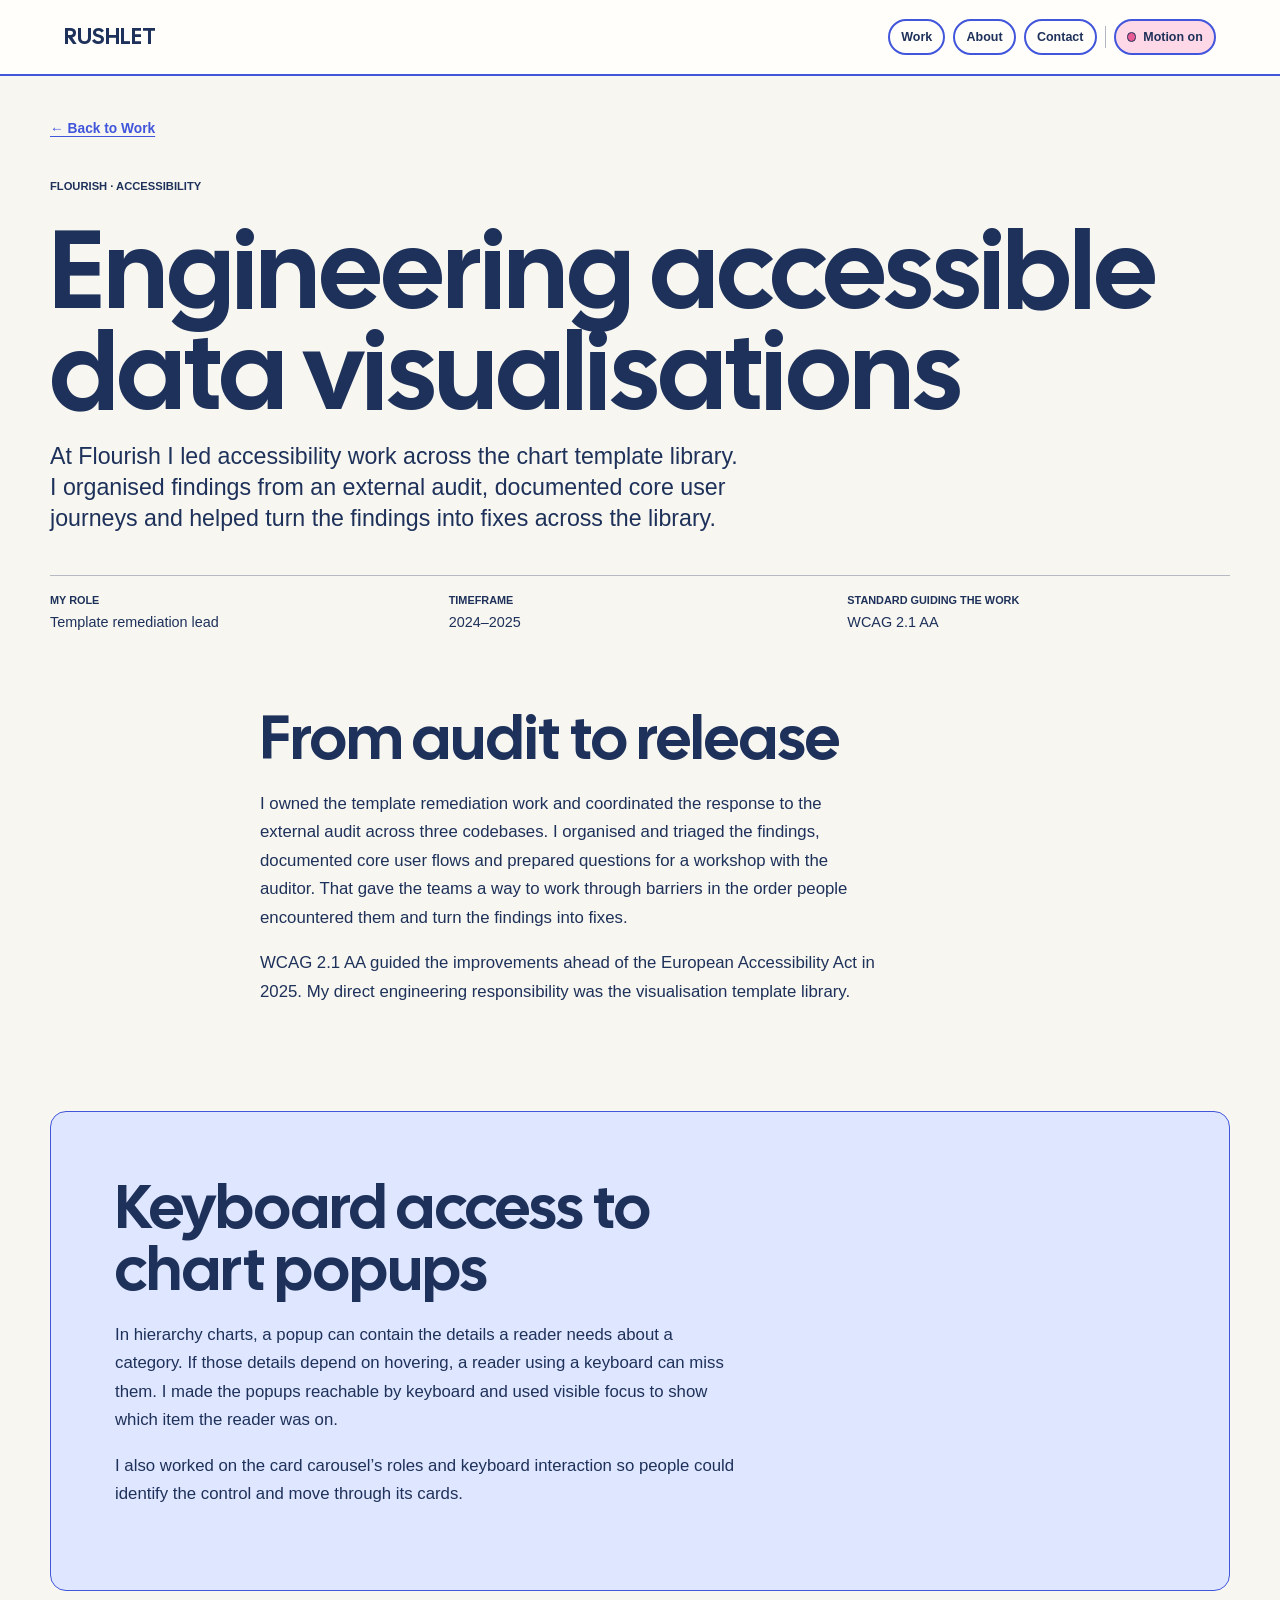
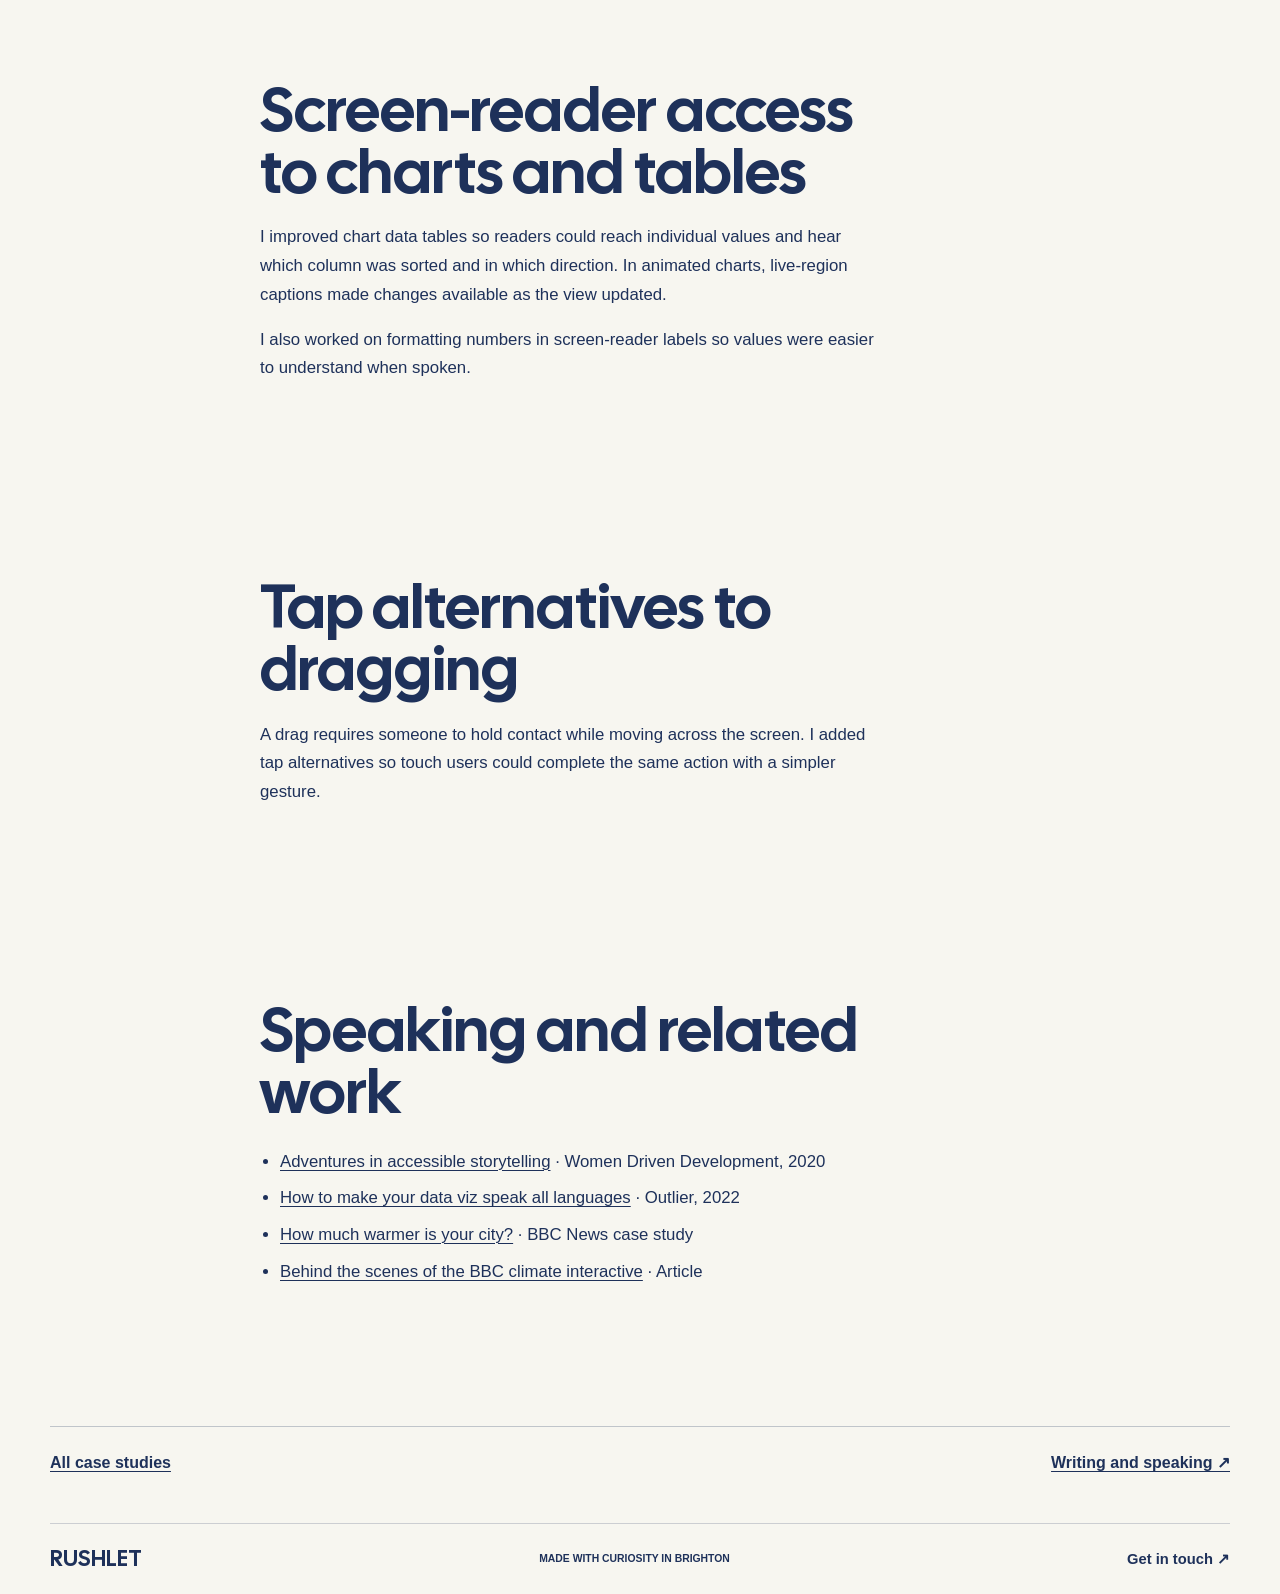
==== commit d746d170: "Refine portfolio case studies and visual design" ====
--- a/accessibility.html
+++ b/accessibility.html
@@ -9,6 +9,8 @@
       content="At Flourish I led accessibility work across the chart template library. I organised findings from an external audit, documented core user journeys and helped turn the findings into fixes across the library."
     />
     <title>Engineering accessible data visualisations — Becky Rush</title>
+    <link rel="icon" type="image/png" sizes="32x32" href="assets/favicon-32.png" />
+    <link rel="icon" type="image/svg+xml" sizes="any" href="assets/favicon.svg" />
     <link rel="stylesheet" href="styles.css" />
   </head>
   <body>
--- a/styles.css
+++ b/styles.css
@@ -1,3 +1,21 @@
+/* Cal Sans has one cut. Use it at the portfolio's display weights without synthetic bold. */
+@font-face {
+  font-family: "Cal Sans";
+  font-style: normal;
+  font-weight: 400 900;
+  font-display: swap;
+  src: url("assets/cal-sans-latin-ext.woff2") format("woff2");
+  unicode-range: U+0100-02BA, U+02BD-02C5, U+02C7-02CC, U+02CE-02D7, U+02DD-02FF, U+0304, U+0308, U+0329, U+1D00-1DBF, U+1E00-1E9F, U+1EF2-1EFF, U+2020, U+20A0-20AB, U+20AD-20C4, U+2113, U+2C60-2C7F, U+A720-A7FF;
+}
+@font-face {
+  font-family: "Cal Sans";
+  font-style: normal;
+  font-weight: 400 900;
+  font-display: swap;
+  src: url("assets/cal-sans-latin.woff2") format("woff2");
+  unicode-range: U+0000-00FF, U+0131, U+0152-0153, U+02BB-02BC, U+02C6, U+02DA, U+02DC, U+0304, U+0308, U+0329, U+2000-206F, U+20AC, U+2122, U+2191, U+2193, U+2212, U+2215, U+FEFF, U+FFFD;
+}
+
 :root {
   color-scheme: light;
   --paper: #f7f6f0;
@@ -12,7 +30,7 @@
   --lavender: #eeeff8;
   --line: 2px solid var(--blue);
   --shadow: 4px 5px 0 rgba(65, 86, 219, .18);
-  --display: "Arial Black", "Avenir Next", "Helvetica Neue", sans-serif;
+  --display: "Cal Sans", "Arial Black", "Avenir Next", "Helvetica Neue", sans-serif;
   --body: "Avenir Next", "Segoe UI", sans-serif;
 }
 
@@ -25,16 +43,16 @@
 .skip-link { position: absolute; z-index: 20; top: .5rem; left: .5rem; transform: translateY(-150%); background: var(--yellow); padding: .75rem 1rem; border: var(--line); border-radius: .5rem; }
 .skip-link:focus { transform: translateY(0); }
 .site-header { height: 76px; display: flex; align-items: center; justify-content: space-between; padding: 0 clamp(1.25rem, 5vw, 5rem); background: var(--white); border-bottom: 2px solid var(--blue); position: sticky; top: 0; z-index: 10; }
-.wordmark { text-decoration: none; font: 900 1.4rem/1 var(--display); letter-spacing: -.09em; }
+.wordmark { text-decoration: none; font: 900 1.4rem/1 var(--display); }
 .wordmark span { color: var(--pink); font-size: .85em; margin-left: .12em; }
 .site-header nav { display: flex; gap: clamp(1.2rem, 3vw, 3rem); align-items: center; }
 .site-header nav a, footer a { text-decoration: none; font-size: .92rem; font-weight: 700; }
 .site-header nav a:hover, footer a:hover { color: var(--blue); text-decoration: underline; }
 .hero { min-height: min(790px, calc(100svh - 76px)); min-height: max(620px, calc(100svh - 76px)); padding: 2rem clamp(1.25rem, 5vw, 5rem) 1.5rem; position: relative; overflow: hidden; display: flex; flex-direction: column; justify-content: space-between; background: var(--paper); border-bottom: 1px solid rgba(30,49,90,.16); }
-.hero-topline, .hero-bottomline { display: flex; justify-content: space-between; align-items: center; gap: 1rem; position: relative; z-index: 2; font-size: .68rem; font-weight: 800; letter-spacing: .14em; }
+.hero-topline, .hero-bottomline { display: flex; justify-content: space-between; align-items: center; gap: 1rem; position: relative; z-index: 2; font-size: .68rem; font-weight: 800; }
 .sun-dot { color: var(--yellow); font-size: 1rem; margin-left: .3rem; text-shadow: 1px 1px 0 var(--ink); }
 .hero-lockup { display: grid; grid-template-columns: minmax(0, 1fr) minmax(210px, 270px); align-items: end; gap: 2rem; position: relative; z-index: 2; }
-.hero h1 { margin: -.04em 0 -.02em -.055em; color: var(--blue); font: 900 clamp(5.8rem, 19vw, 17rem)/.76 var(--display); letter-spacing: -.105em; white-space: nowrap; }
+.hero h1 { margin: -.04em 0 -.02em -.055em; color: var(--blue); font: 900 clamp(5.8rem, 19vw, 17rem)/.76 var(--display); white-space: nowrap; }
 .hero-aside { position: relative; padding: 0 0 .4rem; max-width: 250px; }
 .hero-aside p { margin: 1.1rem 0 1.2rem; max-width: 14ch; font-size: clamp(1.1rem, 1.7vw, 1.45rem); font-weight: 650; line-height: 1.18; }
 .text-link { display: inline-flex; gap: .6rem; align-items: center; font-size: .88rem; font-weight: 800; text-decoration: none; border-bottom: 2px solid var(--blue); padding-bottom: .35rem; }
@@ -45,12 +63,12 @@
 .orbit-two { width: 20vw; height: 20vw; right: 17%; top: 16%; border-color: var(--blue); opacity: .24; }
 .section-wrap { width: min(1180px, calc(100% - 2.5rem)); margin: 0 auto; }
 .intro { padding-top: clamp(5rem, 10vw, 9rem); padding-bottom: clamp(5rem, 10vw, 9rem); }
-.eyebrow { display: flex; align-items: center; gap: .75rem; margin: 0 0 1.5rem; color: var(--ink); font-size: .7rem; font-weight: 850; letter-spacing: .13em; }
-.eyebrow-icon { display: inline-grid; place-items: center; width: 2rem; height: 2rem; border-radius: .55rem; border: var(--line); background: var(--yellow); font: 800 .78rem var(--body); letter-spacing: 0; }
+.eyebrow { display: flex; align-items: center; gap: .75rem; margin: 0 0 1.5rem; color: var(--ink); font-size: .7rem; font-weight: 850; }
+.eyebrow-icon { display: inline-grid; place-items: center; width: 2rem; height: 2rem; border-radius: .55rem; border: var(--line); background: var(--yellow); font: 800 .78rem var(--body); }
 .pink-icon { background: var(--pink-soft); }
 .yellow-icon { background: var(--yellow); }
 .intro-grid { display: grid; grid-template-columns: 1.15fr .8fr; gap: clamp(2rem, 8vw, 8rem); align-items: start; }
-.intro h2, .section-heading h2, .more-section h2, .contact-layout h2 { margin: 0; font: 850 clamp(2.5rem, 6vw, 5.6rem)/.98 var(--display); letter-spacing: -.065em; }
+.intro h2, .section-heading h2, .more-section h2, .contact-layout h2 { margin: 0; font: 850 clamp(2.5rem, 6vw, 5.6rem)/.98 var(--display); }
 .intro h2 em, .contact-layout h2 em { color: var(--pink); font-style: normal; }
 .intro-copy { max-width: 440px; padding-top: .35rem; }
 .intro-copy p { margin: 0 0 1rem; font-size: clamp(1.05rem, 1.5vw, 1.25rem); }
@@ -69,8 +87,8 @@
 .project-gem .project-art { border-right: 0; border-left: 2px solid var(--blue); }
 .art-climate { background: var(--pink-soft); }
 .art-energy { background: var(--blue-soft); }
-.art-label { position: relative; z-index: 1; font-size: .68rem; font-weight: 850; letter-spacing: .14em; }
-.art-city { z-index: 1; position: relative; font: 900 clamp(2.5rem, 5vw, 5.7rem)/.83 var(--display); letter-spacing: -.07em; }
+.art-label { position: relative; z-index: 1; font-size: .68rem; font-weight: 850; }
+.art-city { z-index: 1; position: relative; font: 900 clamp(2.5rem, 5vw, 5.7rem)/.83 var(--display); }
 .temp-line { position: absolute; inset: 25% 4% 22%; display: flex; gap: .7rem; align-items: center; transform: rotate(-8deg); opacity: .65; }
 .temp-line i { display: block; flex: 1; height: 42%; background: var(--pink); border: 2px solid var(--ink); border-radius: 999px; }
 .temp-line i:nth-child(2n) { height: 68%; background: var(--yellow); }
@@ -79,8 +97,8 @@
 .art-caption { align-self: flex-end; background: var(--yellow); border: 2px solid var(--ink); padding: .55rem .8rem; border-radius: 999px; font-size: .78rem; font-weight: 800; transform: rotate(-3deg); }
 .motion-enabled .project-art:hover .art-caption { transform: rotate(0) translateY(-3px); }
 .project-copy { padding: clamp(1.5rem, 4vw, 3.5rem); display: flex; flex-direction: column; align-items: flex-start; }
-.project-meta { display: flex; width: 100%; justify-content: space-between; color: #586788; font-size: .65rem; font-weight: 850; letter-spacing: .12em; }
-.project-copy h3 { margin: 2rem 0 1rem; font: 850 clamp(2rem, 4vw, 3.6rem)/.95 var(--display); letter-spacing: -.06em; }
+.project-meta { display: flex; width: 100%; justify-content: space-between; color: #586788; font-size: .65rem; font-weight: 850; }
+.project-copy h3 { margin: 2rem 0 1rem; font: 850 clamp(2rem, 4vw, 3.6rem)/.95 var(--display); }
 .project-copy p { max-width: 36ch; font-size: 1rem; margin: 0 0 1.35rem; }
 .project-tags { display: flex; flex-wrap: wrap; gap: .45rem; margin: auto 0 1.5rem; padding-top: .8rem; }
 .project-tags span { border: 1px solid rgba(30,49,90,.3); border-radius: 999px; padding: .35rem .65rem; font-size: .7rem; font-weight: 750; }
@@ -89,7 +107,7 @@
 .button-link:hover { background: var(--blue-soft); box-shadow: none; }
 .button-blue { background: var(--blue); color: var(--white); }
 .art-energy { background: #dfe6ff; }
-.energy-title { z-index: 1; font: 850 clamp(2.2rem, 4.2vw, 4rem)/.92 var(--display); letter-spacing: -.065em; }
+.energy-title { z-index: 1; font: 850 clamp(2.2rem, 4.2vw, 4rem)/.92 var(--display); }
 .energy-chart { display: flex; gap: .6rem; align-items: end; position: absolute; left: 9%; right: 8%; bottom: 27%; height: 45%; transform: skewY(-5deg); }
 .energy-chart i { flex: 1; background: var(--blue); border: 2px solid var(--ink); border-radius: .45rem .45rem 0 0; height: 44%; }
 .energy-chart i:nth-child(2n) { height: 68%; background: var(--pink); }
@@ -99,7 +117,7 @@
 .energy-key b { display: inline-block; width: .55rem; height: .55rem; border-radius: 50%; background: var(--pink); margin-right: .25rem; }
 .more-work-card { position: relative; display: flex; justify-content: space-between; align-items: center; gap: 2rem; overflow: hidden; padding: clamp(1.5rem, 4vw, 3rem); background: var(--yellow); border: var(--line); border-radius: 1rem; box-shadow: var(--shadow); }
 .more-work-card .eyebrow { margin-bottom: .7rem; }
-.more-work-card h3 { margin: 0; font: 850 clamp(1.8rem, 3.5vw, 3rem)/1 var(--display); letter-spacing: -.06em; }
+.more-work-card h3 { margin: 0; font: 850 clamp(1.8rem, 3.5vw, 3rem)/1 var(--display); }
 .more-section { padding-top: clamp(5rem, 10vw, 9rem); padding-bottom: clamp(5rem, 10vw, 9rem); }
 .more-section h2 { font-size: clamp(3rem, 6vw, 5.7rem); margin-bottom: 2.25rem; }
 .more-grid { display: grid; grid-template-columns: repeat(3, 1fr); gap: 1rem; }
@@ -108,8 +126,8 @@
 .tile-pink { background: var(--pink-soft); }
 .tile-blue { background: var(--blue-soft); }
 .tile-yellow { background: #fff2b0; }
-.tile-number { font-size: .68rem; font-weight: 850; letter-spacing: .1em; }
-.tile-title { margin: auto 0 .6rem; font: 850 clamp(1.4rem, 2.2vw, 2rem)/1 var(--display); letter-spacing: -.055em; }
+.tile-number { font-size: .68rem; font-weight: 850; }
+.tile-title { margin: auto 0 .6rem; font: 850 clamp(1.4rem, 2.2vw, 2rem)/1 var(--display); }
 .tile-detail { max-width: 27ch; font-size: .85rem; }
 .tile-arrow { position: absolute; right: 1.1rem; top: 1rem; font-size: 1.25rem; }
 .more-footnote { margin: 1rem 0 0; color: #586788; font-size: .85rem; }
@@ -119,7 +137,7 @@
 .contact-copy { max-width: 390px; padding-bottom: .4rem; }
 .contact-copy > p:first-child { font-size: 1.12rem; }
 footer { min-height: 66px; display: flex; align-items: center; justify-content: space-between; gap: 1rem; border-top: 1px solid rgba(30,49,90,.2); }
-footer > span { font-size: .65rem; font-weight: 800; letter-spacing: .12em; }
+footer > span { font-size: .65rem; font-weight: 800; }
 .footer-mark { font-size: 1.1rem; }
 @media (prefers-reduced-motion: reduce) { *, *::before, *::after { scroll-behavior: auto !important; animation-duration: .01ms !important; animation-iteration-count: 1 !important; transition-duration: .01ms !important; } }
 @media (max-width: 760px) {
@@ -127,7 +145,7 @@
   .site-header nav { gap: 1rem; }
   .site-header nav a { font-size: .8rem; }
   .hero { min-height: max(570px, calc(91svh - 64px)); padding: 1.4rem 1.1rem 1.2rem; }
-  .hero-topline, .hero-bottomline { font-size: .53rem; letter-spacing: .09em; }
+  .hero-topline, .hero-bottomline { font-size: .53rem; }
   .hero-topline { align-items: flex-start; }
   .hero-topline span:last-child { text-align: right; }
   .hero-lockup { grid-template-columns: 1fr; gap: 1.3rem; align-items: end; }
@@ -161,7 +179,6 @@
 /* Portfolio pages and narrow-screen layout refinements */
 html { scroll-padding-top: 5rem; }
 body { overflow-x: hidden; }
-.wordmark { letter-spacing: -.04em; }
 .wordmark span { display: none; }
 .hero { min-height: min(790px, calc(100svh - 76px)); min-height: max(540px, calc(100svh - 76px)); }
 .hero h1 { white-space: normal; overflow-wrap: anywhere; font-size: clamp(5rem, 19vw, 17rem); }
@@ -170,25 +187,25 @@
 .project-art { min-width: 0; }
 .image-art { padding: 0; }
 .image-art img { position: absolute; width: 100%; height: 100%; inset: 0; object-fit: cover; }
-.image-caption { position: absolute; z-index: 2; left: 1rem; bottom: 1rem; padding: .45rem .65rem; max-width: calc(100% - 2rem); background: var(--white); border: 1px solid var(--blue); border-radius: .35rem; font-size: .68rem; font-weight: 850; letter-spacing: .06em; }
+.image-caption { position: absolute; z-index: 2; left: 1rem; bottom: 1rem; padding: .45rem .65rem; max-width: calc(100% - 2rem); background: var(--white); border: 1px solid var(--blue); border-radius: .35rem; font-size: .68rem; font-weight: 850; }
 .image-art .image-caption { display: none; }
 .project-art .art-label { position: relative; z-index: 2; padding: .45rem .65rem; width: fit-content; background: var(--white); border: 1px solid var(--blue); border-radius: .35rem; }
 .work-page { padding-bottom: 5rem; }
 .work-hero { padding-top: clamp(4rem, 9vw, 8rem); padding-bottom: clamp(3rem, 6vw, 5rem); }
-.work-hero h1, .resume-head h1, .case-hero h1 { margin: 0; font: 900 clamp(3.4rem, 11vw, 8.5rem)/.92 var(--display); letter-spacing: -.075em; overflow-wrap: anywhere; }
+.work-hero h1, .resume-head h1, .case-hero h1 { margin: 0; font: 900 clamp(3.4rem, 11vw, 8.5rem)/.92 var(--display); overflow-wrap: anywhere; }
 .work-hero h1 em, .case-hero h1 em { color: var(--pink); font-style: normal; }
 .work-hero > p:not(.eyebrow) { max-width: 44ch; margin: 1.5rem 0 2rem; font-size: clamp(1.1rem, 2vw, 1.35rem); }
 .work-jump { display: flex; flex-wrap: wrap; gap: .6rem; }
 .work-jump a { display: inline-flex; padding: .55rem .8rem; background: var(--white); border: 1px solid var(--blue); border-radius: 999px; font-size: .8rem; font-weight: 750; text-decoration: none; }
 .work-jump a:hover { background: var(--yellow); }
 .work-list-section { padding-top: clamp(3.5rem, 7vw, 6rem); padding-bottom: clamp(3.5rem, 7vw, 6rem); }
-.work-list-section > h2, .work-band h2 { margin: 0 0 2rem; font: 850 clamp(2.3rem, 5.5vw, 4.8rem)/1 var(--display); letter-spacing: -.065em; }
+.work-list-section > h2, .work-band h2 { margin: 0 0 2rem; font: 850 clamp(2.3rem, 5.5vw, 4.8rem)/1 var(--display); }
 .work-list-grid { display: grid; grid-template-columns: repeat(2, minmax(0, 1fr)); gap: 1.25rem; }
 .work-list-card { display: flex; flex-direction: column; min-width: 0; overflow: hidden; border: 2px solid var(--blue); border-radius: 1rem; background: var(--white); box-shadow: var(--shadow); text-decoration: none; }
 .work-list-card > img, .mini-chart { width: 100%; height: clamp(190px, 28vw, 320px); object-fit: cover; border-bottom: 2px solid var(--blue); }
 .work-list-card > :not(img):not(.mini-chart) { margin-left: 1.35rem; margin-right: 1.35rem; }
-.work-list-meta { margin-top: 1.25rem; color: #586788; font-size: .68rem; font-weight: 850; letter-spacing: .1em; }
-.work-list-card h3 { margin-top: .55rem !important; margin-bottom: .6rem; font: 850 clamp(1.55rem, 3vw, 2.5rem)/.98 var(--display); letter-spacing: -.055em; }
+.work-list-meta { margin-top: 1.25rem; color: #586788; font-size: .68rem; font-weight: 850; }
+.work-list-card h3 { margin-top: .55rem !important; margin-bottom: .6rem; font: 850 clamp(1.55rem, 3vw, 2.5rem)/.98 var(--display); }
 .work-list-card p { margin-top: 0; margin-bottom: 1.25rem; max-width: 48ch; font-size: .92rem; }
 .work-list-card b { margin-top: auto; margin-bottom: 1.35rem; color: var(--blue); font-size: .82rem; }
 .work-list-card:hover h3 { color: var(--pink); }
@@ -197,19 +214,19 @@
 .mini-chart i { flex: 1; height: 40%; border: 1px solid var(--ink); border-bottom: 0; border-radius: .5rem .5rem 0 0; background: var(--blue); }
 .mini-chart i:nth-child(2n) { height: 70%; background: var(--pink); }
 .mini-chart i:nth-child(3n) { height: 90%; background: var(--yellow); }
-.subsection-title { margin: 3.5rem 0 1rem; font: 850 1.55rem/1.1 var(--display); letter-spacing: -.04em; }
+.subsection-title { margin: 3.5rem 0 1rem; font: 850 1.55rem/1.1 var(--display); }
 .compact-list { border-top: 2px solid var(--blue); }
 .compact-list article { display: grid; grid-template-columns: minmax(130px, .6fr) 1.6fr auto; gap: 1.5rem; align-items: start; padding: 1.35rem 0; border-bottom: 1px solid rgba(30,49,90,.24); }
-.compact-list article > span { color: #586788; font-size: .65rem; font-weight: 850; letter-spacing: .08em; }
-.compact-list article > div h3 { margin: -.2rem 0 .35rem; font: 800 1.25rem/1.05 var(--display); letter-spacing: -.035em; }
+.compact-list article > span { color: #586788; font-size: .65rem; font-weight: 850; }
+.compact-list article > div h3 { margin: -.2rem 0 .35rem; font: 800 1.25rem/1.05 var(--display); }
 .compact-list article > div p { margin: 0; max-width: 62ch; font-size: .9rem; }
 .compact-list article > a { font-size: .8rem; font-weight: 800; white-space: nowrap; }
 .work-band { padding: clamp(3.5rem, 7vw, 6rem) 0; background: var(--lavender); border-block: var(--line); }
 .published-grid { display: grid; grid-template-columns: repeat(2, minmax(0, 1fr)); gap: 1rem; }
 .published-grid > a { display: flex; flex-direction: column; min-height: 220px; padding: 1.35rem; border: 1px solid var(--blue); border-radius: .75rem; background: var(--white); text-decoration: none; }
 .published-grid > article { display: flex; flex-direction: column; min-height: 220px; padding: 1.35rem; border: 1px solid var(--blue); border-radius: .75rem; background: var(--white); }
-.published-grid > a > span { font-size: .65rem; font-weight: 850; letter-spacing: .09em; }
-.published-grid h3 { margin: 1rem 0 .5rem; font: 800 1.5rem/1.05 var(--display); letter-spacing: -.04em; }
+.published-grid > a > span { font-size: .65rem; font-weight: 850; }
+.published-grid h3 { margin: 1rem 0 .5rem; font: 800 1.5rem/1.05 var(--display); }
 .published-grid p { margin: 0 0 1rem; font-size: .88rem; }
 .published-grid b { margin-top: auto; color: var(--blue); font-size: .8rem; }
 .writing-grid { display: grid; grid-template-columns: 1fr 1fr; gap: 2rem; }
@@ -224,14 +241,14 @@
 .case-deck { max-width: 54ch; margin: 0; font-size: clamp(1.1rem, 2.4vw, 1.45rem); line-height: 1.35; }
 .case-facts { display: grid; grid-template-columns: repeat(3, minmax(0,1fr)); gap: 1rem; margin-top: 2.5rem; padding-top: 1rem; border-top: 1px solid rgba(30,49,90,.3); }
 .case-facts > div { display: flex; flex-direction: column; gap: .25rem; }
-.case-facts b { font-size: .68rem; letter-spacing: .08em; text-transform: uppercase; }
+.case-facts b { font-size: .68rem; text-transform: uppercase; }
 .case-facts span { font-size: .9rem; }
 .case-cover { width: 100%; margin: 0; background: var(--pink-soft); border-block: var(--line); }
 .case-cover img { display: block; width: min(1180px, 100%); max-height: 650px; margin: auto; object-fit: cover; }
 .case-cover figcaption { width: min(1180px, calc(100% - 2.5rem)); margin: .5rem auto .8rem; font-size: .7rem; color: #586788; }
 .case-body { padding-top: 2rem; padding-bottom: 2rem; }
 .case-prose { max-width: 760px; margin: 0 auto; padding: clamp(3rem, 7vw, 5.5rem) 0; }
-.case-prose h2 { max-width: 17ch; margin: 0 0 1.25rem; font: 850 clamp(2rem, 5vw, 3.9rem)/1 var(--display); letter-spacing: -.06em; }
+.case-prose h2 { max-width: 17ch; margin: 0 0 1.25rem; font: 850 clamp(2rem, 5vw, 3.9rem)/1 var(--display); }
 .case-prose p:not(.eyebrow), .case-prose li { max-width: 67ch; font-size: 1.05rem; line-height: 1.7; }
 .case-prose .eyebrow { margin-bottom: .9rem; }
 .case-prose ul { padding-left: 1.25rem; }
@@ -239,10 +256,10 @@
 .case-highlight { max-width: none; padding: clamp(2rem, 5vw, 4rem); background: var(--blue-soft); border: 1px solid var(--blue); border-radius: 1rem; }
 .case-links { display: flex; flex-wrap: wrap; align-items: center; gap: 1rem; margin-top: 1.5rem; }
 .case-next { display: flex; justify-content: space-between; gap: 1rem; padding: 1.5rem 0 3rem; border-top: 1px solid rgba(30,49,90,.25); }
-.case-next > span { font-size: .68rem; font-weight: 850; letter-spacing: .1em; }
+.case-next > span { font-size: .68rem; font-weight: 850; }
 .case-next > a { font-weight: 800; text-align: right; }
 .gem-cover { min-height: clamp(300px, 42vw, 550px); position: relative; overflow: hidden; display: flex; flex-direction: column; justify-content: space-between; padding: clamp(1.25rem, 5vw, 4rem); background: #dfe6ff; border-block: var(--line); }
-.gem-cover-label, .gem-cover-foot { position: relative; z-index: 2; display: flex; justify-content: space-between; gap: 1rem; font-size: .7rem; font-weight: 850; letter-spacing: .1em; }
+.gem-cover-label, .gem-cover-foot { position: relative; z-index: 2; display: flex; justify-content: space-between; gap: 1rem; font-size: .7rem; font-weight: 850; }
 .gem-visual { position: absolute; inset: 22% 10% 16%; display: grid; grid-template-columns: 1fr .65fr; gap: 4%; }
 .gem-map { position: relative; overflow: hidden; display: grid; grid-template-columns: repeat(4, 1fr); grid-template-rows: repeat(2, 1fr); gap: 3%; padding: 5%; transform: rotate(-5deg); border: 2px solid var(--blue); border-radius: 50% 42% 46% 44%; background: #fffefa; }
 .gem-map i { border-radius: 50%; background: var(--blue); opacity: .85; }
@@ -258,17 +275,17 @@
 .gem-line i:nth-child(2n) { height: 70%; }
 .gem-line i:nth-child(3n) { height: 48%; }
 .site-footer { display: flex; justify-content: space-between; align-items: center; gap: 1rem; padding-top: 1.5rem; padding-bottom: 1.5rem; border-top: 1px solid rgba(30,49,90,.2); }
-.site-footer > span { font-size: .65rem; font-weight: 800; letter-spacing: .1em; }
+.site-footer > span { font-size: .65rem; font-weight: 800; }
 .resume-page { padding-top: 2.5rem; padding-bottom: 5rem; }
 .resume-head { max-width: 800px; padding-bottom: 3rem; }
 .resume-head h1 { margin-bottom: .5rem; }
 .resume-role { color: var(--blue); font-size: 1.2rem; font-weight: 800; }
 .resume-head > p:not(.eyebrow):not(.resume-role) { max-width: 68ch; font-size: 1.05rem; }
 .resume-section { padding: 2rem 0; border-top: 2px solid var(--blue); }
-.resume-section > h2, .resume-highlights h2 { margin: 0 0 1.5rem; font: 850 clamp(2rem, 4vw, 3rem)/1 var(--display); letter-spacing: -.055em; }
+.resume-section > h2, .resume-highlights h2 { margin: 0 0 1.5rem; font: 850 clamp(2rem, 4vw, 3rem)/1 var(--display); }
 .resume-job { display: grid; grid-template-columns: minmax(140px, .45fr) 1.55fr; gap: 2rem; padding: 1.35rem 0; border-top: 1px solid rgba(30,49,90,.2); }
-.resume-dates { color: #586788; font-size: .7rem; font-weight: 850; letter-spacing: .08em; }
-.resume-job h3 { margin: -.25rem 0 .65rem; font: 800 1.25rem var(--display); letter-spacing: -.035em; }
+.resume-dates { color: #586788; font-size: .7rem; font-weight: 850; }
+.resume-job h3 { margin: -.25rem 0 .65rem; font: 800 1.25rem var(--display); }
 .resume-job p, .resume-job li, .resume-section > p, .resume-highlights li { max-width: 70ch; font-size: .92rem; line-height: 1.6; }
 .resume-job ul, .resume-highlights ul { margin: .5rem 0 0; padding-left: 1.2rem; }
 .resume-job li { padding: .15rem 0; }
@@ -286,54 +303,51 @@
 .more-tile { min-height: 325px; }
 .tile-illustration { position: relative; display: block; width: 100%; height: 130px; margin: .7rem 0 .25rem; overflow: hidden; border: 1px solid var(--blue); border-radius: .55rem; }
 .code-illustration { padding: .75rem; background: var(--white); }
-.code-illustration b { display: block; margin-bottom: .5rem; font-size: .58rem; letter-spacing: .12em; }
+.code-illustration b { display: block; margin-bottom: .5rem; font-size: .58rem; }
 .code-illustration i { display: inline-block; width: 18%; height: 2.5rem; margin-right: .25rem; border: 1px solid var(--blue); border-radius: .4rem; background: var(--pink-soft); transform: rotate(-3deg); }
 .code-illustration i:nth-of-type(2) { height: 3.5rem; background: var(--blue-soft); transform: rotate(3deg); }
 .code-illustration i:nth-of-type(3) { height: 2.8rem; background: #fff2b0; transform: rotate(-1deg); }
 .code-illustration i:nth-of-type(4) { height: 3.8rem; background: #dce7dc; transform: rotate(2deg); }
 .code-illustration small { position: absolute; right: .7rem; bottom: .6rem; padding: .25rem .4rem; border-radius: 999px; background: var(--yellow); font-size: .55rem; font-weight: 800; }
 .writing-illustration { padding: .65rem .8rem; background: var(--white); }
-.writing-illustration b { position: absolute; left: .8rem; bottom: .6rem; z-index: 1; font: 900 1.2rem/.9 var(--display); letter-spacing: -.05em; }
+.writing-illustration b { position: absolute; left: .8rem; bottom: .6rem; z-index: 1; font: 900 1.2rem/.9 var(--display); }
 .writing-illustration i { display: block; height: 5px; width: 65%; margin: .35rem 0; border-radius: 99px; background: var(--blue-soft); transform: rotate(-2deg); }
 .writing-illustration i:nth-of-type(2) { width: 83%; background: var(--pink-soft); }
 .writing-illustration i:nth-of-type(3) { width: 72%; background: #dce7dc; }
 .writing-illustration > span { position: absolute; right: .7rem; top: .5rem; color: var(--pink); font-size: 2rem; }
 .more-tile .tile-title { margin: .5rem 0 .6rem; }
 .resume-tile-visual { display: flex; flex-direction: column; gap: .5rem; width: 100%; height: 130px; margin: .7rem 0 .25rem; padding: .8rem 1rem; border: 1px solid var(--blue); border-radius: .55rem; background: var(--white); box-shadow: 3px 4px 0 rgba(65,86,219,.2); transform: rotate(-1deg); }
-.resume-tile-visual > span { color: var(--blue); font: 850 1.05rem var(--display); letter-spacing: -.04em; }
+.resume-tile-visual > span { color: var(--blue); font: 850 1.05rem var(--display); }
 .resume-tile-visual i { display: block; height: 4px; width: 80%; border-radius: 999px; background: var(--blue-soft); }
 .resume-tile-visual i:nth-of-type(2) { width: 91%; }
 .resume-tile-visual i:nth-of-type(3) { width: 61%; background: var(--pink-soft); }
-.resume-tile-visual b { margin-top: auto; font-size: .55rem; letter-spacing: .1em; }
+.resume-tile-visual b { margin-top: auto; font-size: .55rem; }
 .story-grid { display: grid; grid-template-columns: repeat(3, minmax(0,1fr)); gap: 1rem; }
 .story-card { min-width: 0; display: flex; flex-direction: column; overflow: hidden; border: 1px solid var(--blue); border-radius: .8rem; background: var(--white); text-decoration: none; transition: transform .15s ease, box-shadow .15s ease; }
 .motion-enabled .story-card:hover { transform: translateY(-3px); box-shadow: var(--shadow); }
-.story-card > img, .story-graphic { display: flex; width: 100%; height: 180px; object-fit: cover; border-bottom: 1px solid var(--blue); }
-.story-card > span:not(.story-graphic), .story-card h3, .story-card p, .story-card > b { margin-left: 1rem; margin-right: 1rem; }
-.story-card > span:not(.story-graphic) { margin-top: 1rem; color: #586788; font-size: .62rem; font-weight: 850; letter-spacing: .08em; }
-.story-card h3 { margin-top: .45rem; margin-bottom: .55rem; font: 800 1.3rem/1.02 var(--display); letter-spacing: -.04em; }
+.story-card > img { display: block; width: 100%; height: 180px; object-fit: cover; border-bottom: 1px solid var(--blue); }
+.story-card > .story-chart-thumbnail { object-position: center bottom; }
+.story-card > .story-screenshot { object-fit: contain; background: var(--white); }
+.story-card > span, .story-card h3, .story-card p, .story-card > b { margin-left: 1rem; margin-right: 1rem; }
+.story-card > span { margin-top: 1rem; color: #586788; font-size: .62rem; font-weight: 850; }
+.story-card h3 { margin-top: .45rem; margin-bottom: .55rem; font: 800 1.3rem/1.02 var(--display); }
 .story-card p { margin-top: 0; margin-bottom: 1rem; font-size: .82rem; line-height: 1.5; }
 .story-card > b { margin-top: auto; margin-bottom: 1rem; color: var(--blue); font-size: .75rem; }
-.story-graphic { flex-direction: column; align-items: flex-start; justify-content: center; gap: .5rem; padding: 1.25rem; font: 900 2.8rem/.9 var(--display); letter-spacing: -.07em; }
-.story-graphic > span, .quote-graphic i { font: 750 .6rem/1 var(--body); letter-spacing: .12em; }
-.nhs-graphic { color: var(--blue); background: var(--blue-soft); }
-.quote-graphic { color: var(--ink); background: var(--yellow); }
-.quote-graphic i { font-style: normal; line-height: 1.35; }
 .hobby-grid { display: grid; grid-template-columns: repeat(3, minmax(0,1fr)); gap: 1rem; }
 .hobby-card { min-width: 0; display: flex; flex-direction: column; overflow: hidden; padding-bottom: 1.2rem; border: 2px solid var(--blue); border-radius: .9rem; background: var(--white); box-shadow: var(--shadow); text-decoration: none; }
 .hobby-card > :not(.hobby-art):not(.hobby-photo) { margin-left: 1rem; margin-right: 1rem; }
 .hobby-card .work-list-meta { margin-top: 1rem; }
-.hobby-card h3 { margin-top: .5rem; margin-bottom: .5rem; font: 850 1.4rem/1 var(--display); letter-spacing: -.045em; }
+.hobby-card h3 { margin-top: .5rem; margin-bottom: .5rem; font: 850 1.4rem/1 var(--display); }
 .hobby-card p { margin-top: 0; margin-bottom: 1rem; font-size: .86rem; }
-.hobby-card > b, .hobby-card > a:not(.hobby-card) { margin-top: auto; color: var(--blue); font-size: .78rem; font-weight: 800; }
-.hobby-card > a { margin-top: auto; color: var(--blue); font-size: .78rem; font-weight: 800; }
+.hobby-card > b, .hobby-card > a, .hobby-card-links { margin-top: auto; color: var(--blue); font-size: .78rem; font-weight: 800; }
+.hobby-card-links { display: flex; flex-wrap: wrap; gap: .5rem 1rem; }
 .hobby-card .hobby-photo { display: block; width: 100%; height: 210px; object-fit: cover; border-bottom: 1px solid var(--blue); }
 .hobby-art { position: relative; display: flex; flex-direction: column; flex: 0 0 210px; overflow: hidden; margin: 0; padding: 1rem; border-bottom: 1px solid var(--blue); }
 .calendar-art { background: var(--pink-soft); }
 .ui-top { display: flex; align-items: center; gap: .25rem; height: 1.3rem; }
 .ui-top i { width: .4rem; height: .4rem; border-radius: 50%; background: var(--pink); }
-.ui-top b { margin-left: auto; font-size: .54rem; letter-spacing: .12em; }
-.calendar-month { margin: .45rem 0 .3rem; font-size: .65rem; font-weight: 850; letter-spacing: .08em; }
+.ui-top b { margin-left: auto; font-size: .54rem; }
+.calendar-month { margin: .45rem 0 .3rem; font-size: .65rem; font-weight: 850; }
 .calendar-month b { color: var(--blue); }
 .calendar-days { display: grid; grid-template-columns: repeat(7,1fr); gap: .18rem; max-width: 240px; }
 .calendar-days i, .calendar-days b { display: grid; place-items: center; aspect-ratio: 1; border-radius: .3rem; background: var(--white); font-size: .53rem; font-style: normal; }
@@ -342,15 +356,15 @@
 .calendar-callout { position: absolute; right: 1rem; bottom: 1rem; padding: .45rem .65rem; border: 1px solid var(--blue); border-radius: .5rem; background: var(--white); font-size: .65rem; font-weight: 800; transform: rotate(-3deg); }
 .calendar-callout b { color: var(--pink); }
 .festi-art { gap: .45rem; background: #dce7dc; }
-.festi-title { display: flex; justify-content: space-between; align-items: center; margin-bottom: .3rem; font: 900 1.2rem var(--display); letter-spacing: -.06em; }
-.festi-title i { font: 800 .55rem var(--body); letter-spacing: .06em; font-style: normal; }
-.festi-slot { display: block; padding: .43rem .55rem; width: 88%; border: 1px solid var(--ink); border-radius: .35rem; font-size: .57rem; font-weight: 850; letter-spacing: .04em; }
+.festi-title { display: flex; justify-content: space-between; align-items: center; margin-bottom: .3rem; font: 900 1.2rem var(--display); }
+.festi-title i { font: 800 .55rem var(--body); font-style: normal; }
+.festi-slot { display: block; padding: .43rem .55rem; width: 88%; border: 1px solid var(--ink); border-radius: .35rem; font-size: .57rem; font-weight: 850; }
 .pink-slot { background: var(--pink-soft); }
 .blue-slot { background: var(--blue-soft); margin-left: 6%; }
 .yellow-slot { background: #fff2b0; margin-left: 12%; }
-.festi-bottom { position: absolute; right: .9rem; bottom: .75rem; font-size: .55rem; font-weight: 850; letter-spacing: .07em; }
+.festi-bottom { position: absolute; right: .9rem; bottom: .75rem; font-size: .55rem; font-weight: 850; }
 .produce-art { align-items: center; justify-content: center; gap: .25rem; background: #fff2b0; }
-.produce-art > span, .produce-art > b { font-size: .57rem; font-weight: 850; letter-spacing: .11em; }
+.produce-art > span, .produce-art > b { font-size: .57rem; font-weight: 850; }
 .fruit { position: absolute; width: 70px; height: 62px; border: 2px solid var(--ink); border-radius: 50% 46% 50% 48%; }
 .fruit-one { left: 19%; top: 28%; background: var(--pink); transform: rotate(-18deg); }
 .fruit-two { left: 42%; top: 25%; background: #f3a740; width: 58px; height: 58px; }
@@ -358,13 +372,13 @@
 .fruit-four { left: 38%; bottom: 18%; width: 36px; height: 38px; background: var(--blue); }
 .produce-art > b { position: absolute; bottom: .8rem; }
 .poli-art { align-items: center; background: #e4e7fb; }
-.poli-art > span { margin-bottom: .35rem; font: 900 1.1rem var(--display); letter-spacing: -.06em; }
+.poli-art > span { margin-bottom: .35rem; font: 900 1.1rem var(--display); }
 .poli-art > div { position: relative; display: grid; place-items: center; width: 124px; height: 125px; border: 2px solid var(--blue); border-radius: .8rem; background: var(--white); box-shadow: 4px 5px 0 rgba(65,86,219,.2); transform: rotate(-4deg); }
 .poli-art > div > b { color: var(--blue); text-align: center; font: 850 1.1rem/.95 var(--display); }
 .poli-art > div > i { position: absolute; bottom: .35rem; display: grid; place-items: center; width: 1.5rem; height: 1.5rem; border: 1px solid var(--ink); border-radius: 50%; background: var(--pink-soft); font-style: normal; }
 .poli-art > div > i:last-child { right: .5rem; background: #dce7dc; }
 .poli-art > div > i:nth-of-type(1) { left: .5rem; }
-.poli-art > small { position: absolute; bottom: .55rem; font-size: .48rem; font-weight: 850; letter-spacing: .06em; }
+.poli-art > small { position: absolute; bottom: .55rem; font-size: .48rem; font-weight: 850; }
 .work-resume-cta { display: flex; align-items: center; justify-content: space-between; gap: 1rem; padding-top: 1.5rem; }
 .work-resume-cta p { font-weight: 750; }
 .resume-talk-list li { margin: .15rem 0; }
@@ -412,7 +426,7 @@
   .more-work-card .button-link { max-width: 100%; }
   .work-list-grid, .published-grid, .writing-grid, .resume-highlights { grid-template-columns: 1fr; }
   .story-grid, .hobby-grid { grid-template-columns: repeat(2,minmax(0,1fr)); }
-  .story-card > img, .story-graphic { height: 150px; }
+  .story-card > img { height: 150px; }
   .work-jump { gap: .45rem; }
   .work-jump a { font-size: .72rem; }
   .compact-list article { grid-template-columns: 1fr; gap: .45rem; }
@@ -446,7 +460,7 @@
   align-items: center;
   gap: 1rem;
 }
-.hero-role, .hero-location { font-size: .68rem; font-weight: 850; letter-spacing: .13em; }
+.hero-role, .hero-location { font-size: .68rem; font-weight: 850; }
 .hero-tools { display: flex; align-items: center; gap: 1rem; }
 .hero-lockup { grid-template-columns: minmax(0, 1fr) minmax(260px, 330px); align-items: center; gap: clamp(2rem, 4vw, 4rem); }
 .hero h1 { position: relative; z-index: 2; width: max-content; max-width: none; white-space: nowrap; overflow-wrap: normal; font-size: clamp(3rem, calc((100vw - 10vw - 362px) / 4.6), 17rem); line-height: .86; }
@@ -462,10 +476,8 @@
   background: var(--yellow);
   box-shadow: var(--shadow);
 }
-.hero-aside .hero-aside-label { margin: 0 0 1rem; font-size: .64rem; font-weight: 900; letter-spacing: .13em; }
+.hero-aside .hero-aside-label { margin: 0 0 1rem; font-size: .64rem; font-weight: 900; }
 .hero-aside > p:not(.hero-aside-label) { max-width: 23ch; margin: 0 0 1.25rem; font-size: clamp(1.25rem, 2vw, 1.7rem); font-weight: 700; line-height: 1.08; }
-.hero-cta { color: var(--white); background: var(--pink-ink); border-color: var(--pink-ink); box-shadow: 3px 4px 0 var(--blue); }
-.hero-cta:hover { box-shadow: none; }
 .motion-toggle {
   display: inline-flex;
   align-items: center;
@@ -524,7 +536,7 @@
   .hero { min-height: max(640px, calc(100svh - 64px)); padding-inline: 1rem; }
   .hero-topline { grid-template-columns: 1fr; gap: .7rem; }
   .hero-tools { justify-content: space-between; }
-  .hero-role, .hero-location { font-size: .58rem; letter-spacing: .1em; }
+  .hero-role, .hero-location { font-size: .58rem; }
   .hero h1 { font-size: clamp(2.7rem, calc((100vw - 2rem) / 4.6), 7.5rem); }
   .hero-aside { padding: 1.1rem; }
   .hero-aside > p:not(.hero-aside-label) { font-size: clamp(1.2rem, 5vw, 1.55rem); }
@@ -564,31 +576,31 @@
 .more-work-card .button-link.button-blue:hover { box-shadow: none; }
 .tile-illustration { position: relative; display: block; width: 100%; height: 130px; margin: .7rem 0 .25rem; overflow: hidden; border: 1px solid var(--blue); border-radius: .55rem; }
 .code-illustration { padding: .75rem; background: var(--white); }
-.code-illustration b { display: block; margin-bottom: .45rem; color: var(--blue); font: 850 .75rem var(--display); letter-spacing: .04em; }
+.code-illustration b { display: block; margin-bottom: .45rem; color: var(--blue); font: 850 .75rem var(--display); }
 .code-illustration i { display: block; width: 82%; height: 7px; margin: .35rem 0; border-radius: 99px; background: var(--blue-soft); }
 .code-illustration i:nth-of-type(2) { width: 68%; background: var(--pink-soft); }
 .code-illustration i:nth-of-type(3) { width: 90%; }
 .code-illustration i:nth-of-type(4) { width: 52%; background: #fff2b0; }
 .code-illustration small { position: absolute; right: .75rem; bottom: .6rem; color: var(--ink); font-size: .62rem; font-weight: 800; }
 .writing-illustration { display: grid; place-items: center; background: var(--white); }
-.writing-illustration b { position: relative; z-index: 1; color: var(--ink); text-align: center; font: 900 1.25rem/.9 var(--display); letter-spacing: -.04em; }
+.writing-illustration b { position: relative; z-index: 1; color: var(--ink); text-align: center; font: 900 1.25rem/.9 var(--display); }
 .writing-illustration i { position: absolute; width: 36px; height: 36px; border: 1px solid var(--ink); border-radius: 50%; background: var(--pink); }
 .writing-illustration i:nth-of-type(1) { left: 12%; top: 18%; background: var(--yellow); }
 .writing-illustration i:nth-of-type(2) { right: 15%; top: 13%; background: var(--blue-soft); }
 .writing-illustration i:nth-of-type(3) { left: 21%; bottom: 12%; width: 24px; height: 24px; background: var(--pink-soft); }
-.writing-illustration span { position: absolute; right: 13%; bottom: 10%; color: var(--pink-ink); font-size: 1.3rem; font-weight: 900; }
-.resume-section > h2, .resume-highlights h2 { color: var(--pink-ink); }
+.writing-illustration span { position: absolute; right: 13%; bottom: 10%; color: var(--pink); font-size: 1.3rem; font-weight: 900; }
+.resume-section > h2, .resume-highlights h2 { color: var(--pink); }
 .resume-dates { display: inline-block; width: fit-content; height: fit-content; padding: .22rem .4rem; border-radius: .2rem; color: var(--ink); background: var(--yellow); }
 
 .warm-preview { padding: 1.5rem 0 clamp(3rem, 7vw, 6rem); }
 .warm-preview-heading { display: grid; grid-template-columns: minmax(0, 1fr) minmax(220px, .65fr); gap: .5rem 2rem; align-items: end; margin-bottom: 1.5rem; }
 .warm-preview-heading .eyebrow { grid-column: 1 / -1; margin-bottom: .5rem; }
-.warm-preview-heading h2 { margin: 0; font: 850 clamp(2rem, 5vw, 4rem)/.98 var(--display); letter-spacing: -.06em; }
-.warm-preview-heading h2 em { color: var(--pink-ink); font-style: normal; }
+.warm-preview-heading h2 { margin: 0; font: 850 clamp(2rem, 5vw, 4rem)/.98 var(--display); }
+.warm-preview-heading h2 em { color: var(--pink); font-style: normal; }
 .warm-preview-heading > p:last-child { max-width: 34ch; margin: 0 0 .2rem; }
 .warm-preview-frame { position: relative; overflow: hidden; border: 2px solid var(--blue); border-radius: 1rem; background: #101316; box-shadow: var(--shadow); }
 .warm-preview-frame img { display: block; width: 100%; height: clamp(240px, 48vw, 560px); object-fit: contain; }
-.warm-frame-label { position: absolute; top: 1rem; left: 1rem; padding: .4rem .65rem; border: 1px solid var(--blue); border-radius: 999px; background: var(--white); font-size: .65rem; font-weight: 850; letter-spacing: .1em; }
+.warm-frame-label { position: absolute; top: 1rem; left: 1rem; padding: .4rem .65rem; border: 1px solid var(--blue); border-radius: 999px; background: var(--white); font-size: .65rem; font-weight: 850; }
 .warm-preview-footer { display: flex; align-items: center; flex-wrap: wrap; gap: .8rem 1rem; padding: 1rem 0; }
 .warm-preview-controls { display: flex; flex-wrap: wrap; gap: .5rem; }
 .warm-preview-controls button { padding: .55rem .8rem; border: 1px solid var(--blue); border-radius: 999px; color: var(--ink); background: var(--white); font: 750 .78rem var(--body); cursor: pointer; }
@@ -630,7 +642,7 @@
   gap: clamp(1.5rem, 4vw, 4rem);
 }
 .hero h1 {
-  font-size: clamp(3rem, calc((100vw - 10vw - 420px) / 4.6), 17rem);
+  font-size: clamp(3rem, calc((100vw - 10vw - 420px) / 4.1), 17rem);
 }
 .hero-aside {
   justify-self: end;
@@ -649,17 +661,6 @@
   font-weight: 700;
   line-height: 1.16;
 }
-.hero-cta {
-  display: inline-flex;
-  align-items: center;
-  gap: .65rem;
-  padding-bottom: .4rem;
-  border-bottom: 2px solid var(--pink-ink);
-  color: var(--ink);
-  font-weight: 850;
-  text-decoration: none;
-}
-.hero-cta:hover { color: var(--pink-ink); }
 .hero-dataviz {
   top: 7%;
   right: -2%;
@@ -679,9 +680,6 @@
 .hero-design-mark { fill: none; stroke: var(--blue); stroke-width: 3; opacity: .62; }
 .hero-design-mark circle { fill: var(--pink); stroke: var(--blue); stroke-width: 2; }
 
-/* Keep all call-to-action links pill-shaped, with labels centered independently of arrows. */
-.button-link.hero-cta { border: var(--line); border-radius: 999px; padding: .78rem 2.6rem; background: var(--white); color: var(--ink); box-shadow: none; }
-.button-link.hero-cta:hover { color: var(--ink); background: var(--blue-soft); box-shadow: none; }
 .more-work-card .button-link.button-blue { margin-right: clamp(.75rem, 2vw, 2rem); border: var(--line); border-radius: 999px; background: var(--white); color: var(--ink); padding-inline: 2.6rem; box-shadow: none; }
 .more-work-card .button-link.button-blue > span[aria-hidden="true"] { right: 1.35rem; }
 .more-work-card .button-link.button-blue:hover { background: var(--blue-soft); box-shadow: none; }
@@ -701,7 +699,7 @@
     gap: clamp(1.6rem, 5vw, 2.5rem);
     padding-top: clamp(1.5rem, 4vh, 3rem);
   }
-  .hero h1 { font-size: clamp(2.8rem, calc((100vw - 2.25rem) / 4.6), 11rem); }
+  .hero h1 { font-size: clamp(2.8rem, calc(90vw / 4), 11rem); }
   .hero-aside { justify-self: start; max-width: 620px; }
   .hero-dataviz { top: 14%; right: -10%; width: 100vw; opacity: .66; }
 }
@@ -709,9 +707,9 @@
   .hero { min-height: max(650px, calc(100svh - 76px)); padding: 1.25rem 1rem 1rem; }
   .hero-topline { grid-template-columns: 1fr; gap: .7rem; }
   .hero-tools { justify-content: space-between; }
-  .hero-role, .hero-location { font-size: .58rem; letter-spacing: .1em; }
+  .hero-role, .hero-location { font-size: .58rem; }
   .hero-lockup { align-content: end; gap: 1.4rem; padding-top: 2.8rem; }
-  .hero h1 { font-size: clamp(2.7rem, calc((100vw - 2rem) / 4.6), 7.5rem); }
+  .hero h1 { font-size: clamp(2.7rem, calc((100vw - 2rem) / 4), 7.5rem); }
   .hero-aside { width: 100%; max-width: 100%; }
   .hero-aside > p { max-width: 36ch; font-size: clamp(1.15rem, 5vw, 1.4rem); }
   .hero-dataviz { top: 24%; right: -42%; width: 145vw; max-height: none; opacity: .56; }
@@ -719,24 +717,9 @@
 @media (max-width: 380px) {
   .hero-role, .hero-location { font-size: .53rem; }
   .motion-toggle { font-size: .64rem; }
-  .hero h1 { font-size: clamp(2.5rem, calc((100vw - 2rem) / 4.6), 7.5rem); }
-}
-
-/* Keep the hero CTA consistent with the rest of the site's buttons. */
-.hero-cta {
-  border: 2px solid var(--blue);
-  border-radius: .7rem;
-  padding: .82rem 1.05rem;
-  background: var(--pink);
-  color: var(--ink);
-  box-shadow: 3px 4px 0 var(--blue);
-  transition: transform .15s ease, box-shadow .15s ease;
-}
-.hero-cta:hover {
-  color: var(--ink);
-  transform: translate(3px, 4px);
-  box-shadow: none;
-}
+  .hero h1 { font-size: clamp(2.5rem, calc((100vw - 2rem) / 4), 7.5rem); }
+}
+
 @media (min-width: 621px) {
   .hero-topline { display: block; position: static; width: 100%; }
   .hero-role {
@@ -834,7 +817,7 @@
 .more-work-card { align-items: flex-start; flex-direction: column; gap: 1.25rem; isolation: isolate; position: relative; margin-top: clamp(2rem, 4vw, 3rem); padding: clamp(2rem, 4vw, 3rem) 0 2rem; overflow: visible; background: transparent; border: 0; border-top: 1px solid rgba(30,49,90,.25); border-radius: 0; box-shadow: none; }
 .more-work-card::after { display: none; }
 .more-work-card > div { position: relative; z-index: 1; max-width: 55ch; }
-.more-work-card h3 { font-size: clamp(1.5rem, 2.7vw, 2.25rem); line-height: 1.1; letter-spacing: -.04em; }
+.more-work-card h3 { font-size: clamp(1.5rem, 2.7vw, 2.25rem); line-height: 1.1; }
 .more-work-card > div > p:not(.eyebrow) { max-width: 50ch; margin: .65rem 0 0; font-size: 1rem; }
 .more-work-card .button-link.button-blue { position: relative; z-index: 1; flex-shrink: 0; margin-right: 0; background: var(--white); color: var(--ink); padding-inline: 2.6rem; }
 .more-work-card .button-link.button-blue > span[aria-hidden="true"] { right: 1.35rem; }
@@ -844,7 +827,6 @@
 .motion-enabled .pill-link { box-shadow: 2px 3px 0 var(--blue); }
 .motion-enabled .button-link:hover { transform: translate(3px, 4px); background: var(--blue-soft); box-shadow: none; }
 .motion-enabled .pill-link:hover { transform: translate(2px, 3px); background: var(--blue-soft); box-shadow: none; }
-.motion-enabled .button-link.hero-cta { box-shadow: 3px 4px 0 var(--blue); }
 .motion-enabled .more-work-card .button-link.button-blue { box-shadow: 3px 4px 0 var(--blue); }
 .motion-enabled .more-work-card .button-link.button-blue:hover { transform: translate(3px, 4px); background: var(--blue-soft); box-shadow: none; }
 .work-section { position: relative; isolation: isolate; overflow: hidden; }
@@ -858,7 +840,6 @@
 @media (max-width: 620px) {
   .work-blob { right: clamp(-6rem, -12vw, -2rem); bottom: clamp(-8rem, -18vw, -2rem); width: 130vw; height: clamp(11rem, 42vw, 16rem); }
 }
-.hero h1 { letter-spacing: -.075em; }
 .more-work-card .button-link.button-blue { padding-left: 1.6rem; padding-right: 2.6rem; }
 .site-header nav a, .motion-toggle { border: 2px solid var(--blue); }
 .tile-illustration.code-illustration,
@@ -878,6 +859,10 @@
   border-radius: 1rem;
   background: var(--white);
   box-shadow: var(--shadow);
+}
+.featured-art-link {
+  display: block;
+  border-radius: calc(1rem - 2px) calc(1rem - 2px) 0 0;
 }
 .featured-art {
   display: block;
@@ -890,6 +875,7 @@
   background: var(--blue-soft);
 }
 .featured-dashboard { object-fit: contain; }
+.featured-publishing { object-position: center top; }
 .featured-copy {
   display: flex;
   flex: 1;
@@ -900,14 +886,12 @@
 .featured-copy h3 {
   margin: 0;
   font: 850 clamp(1.45rem, 3vw, 2.35rem)/1.04 var(--display);
-  letter-spacing: -.045em;
 }
 .featured-copy p { margin: .8rem 0 1.3rem; }
 .featured-copy .featured-organisation {
   margin: 0 0 .65rem;
   font-size: .78rem;
   font-weight: 850;
-  letter-spacing: .08em;
   text-transform: uppercase;
 }
 .featured-copy .button-link { margin-top: auto; }
@@ -932,7 +916,6 @@
 .access-band h2 {
   margin: 0;
   font: 850 clamp(1.8rem, 5vw, 3.8rem)/1.02 var(--display);
-  letter-spacing: -.055em;
 }
 .access-feature p { margin: 0 0 1.15rem; }
 .access-band > .section-wrap > p { max-width: 62ch; }
@@ -954,7 +937,6 @@
 .access-examples p { margin: 0; }
 .case-contribution { max-width: 58ch; margin: 1.25rem 0 0; font-size: 1.05rem; }
 .editorial-case .case-hero h1 { max-width: 18ch; font-size: clamp(2.65rem, 8.6vw, 7rem); }
-.editorial-case .case-hero h1 em, .work-hero h1 em { color: var(--pink-ink); }
 .editorial-case .case-body { padding-top: 0; }
 .editorial-case .case-body > .case-prose:first-child { padding-top: 1.6rem; }
 .case-figure { margin-block: 0 1.4rem; }
@@ -962,12 +944,66 @@
 .case-figure img { display: block; width: 100%; height: auto; border: 1px solid var(--blue); border-radius: .7rem; }
 .case-figure figcaption { max-width: 68ch; margin-top: .55rem; font-size: .9rem; }
 .gem-evidence { max-width: 64rem; }
-.chart-data { width: min(100%, 34rem); border-collapse: collapse; table-layout: fixed; background: var(--white); }
-.chart-data caption { padding-block: .65rem; text-align: left; font-weight: 750; }
-.chart-data :is(th, td) { padding: .5rem .75rem; border: 1px solid var(--blue); text-align: left; overflow-wrap: anywhere; }
-.chart-data thead { background: var(--lavender); }
-.chart-data :is(th, td):last-child { width: 29%; text-align: right; }
-.chart-data tbody th { font-weight: 600; }
+.publishing-states { display: grid; grid-template-columns: repeat(3, minmax(0, 1fr)); gap: 1rem; }
+.case-prose .publishing-states .case-figure { max-width: 27rem; margin: 0; }
+.publishing-states .case-figure img { aspect-ratio: 3 / 4; object-fit: contain; object-position: top; background: var(--white); }
+.chart-examples { padding-inline: clamp(.85rem, 3vw, 2rem); }
+.chart-example + .chart-example { margin-top: 2rem; }
+.chart-example h3 { margin: 0 0 .75rem; font: 800 1.35rem var(--display); }
+.chart-label-options {
+  display: inline-flex;
+  flex-wrap: wrap;
+  gap: .25rem;
+  min-inline-size: 0;
+  margin: 0 0 .85rem;
+  padding: .25rem;
+  border: 1px solid var(--blue);
+  border-radius: .75rem;
+  background: var(--white);
+}
+.chart-label-options[hidden] { display: none; }
+.chart-label-options :is(legend, input) {
+  position: absolute;
+  width: 1px;
+  height: 1px;
+  padding: 0;
+  overflow: hidden;
+  clip-path: inset(50%);
+  white-space: nowrap;
+}
+.chart-label-options label { position: relative; cursor: pointer; }
+.chart-label-options label span {
+  display: flex;
+  align-items: center;
+  min-height: 2.5rem;
+  padding: .4rem .65rem;
+  border-radius: .45rem;
+  font-size: .85rem;
+  font-weight: 750;
+}
+.chart-label-options input:checked + span { color: var(--white); background: var(--ink); }
+.chart-label-options input:focus-visible + span { outline: 2px solid var(--blue); outline-offset: 2px; }
+@media (forced-colors: active) {
+  .chart-label-options input:checked + span { box-shadow: inset 0 0 0 2px Highlight; border: 2px solid Highlight; }
+}
+.chart-example-links { display: flex; flex-wrap: wrap; gap: .5rem 1rem; }
+.chart-comparison { display: grid; gap: 1rem; margin-bottom: .5rem; }
+.chart-preview { min-width: 0; }
+.chart-preview .flourish-embed { overflow: hidden; border: 1px solid var(--blue); border-radius: .7rem; background: var(--white); }
+.chart-preview .flourish-embed:empty { display: none; }
+.chart-preview img { display: block; width: 100%; height: auto; }
+.chart-preview .chart-preview-label, .chart-preview-mobile { display: none; }
+
+@media (min-width: 68rem) {
+  .has-flourish-previews .chart-comparison { grid-template-columns: minmax(0, 1fr) minmax(0, 375px); }
+  .has-flourish-previews .chart-preview-mobile, .has-flourish-previews .chart-preview-label { display: block; }
+  .has-flourish-previews .chart-preview-label { margin: 0 0 .35rem; font-size: .85rem; font-weight: 750; }
+}
+
+@media (max-width: 699px) {
+  .publishing-states { grid-template-columns: minmax(0, 1fr); }
+  .publishing-states .case-figure img { aspect-ratio: auto; }
+}
 
 .nav-motion-group[hidden] { display: none; }
 .motion-toggle[aria-disabled="true"] { cursor: default; }
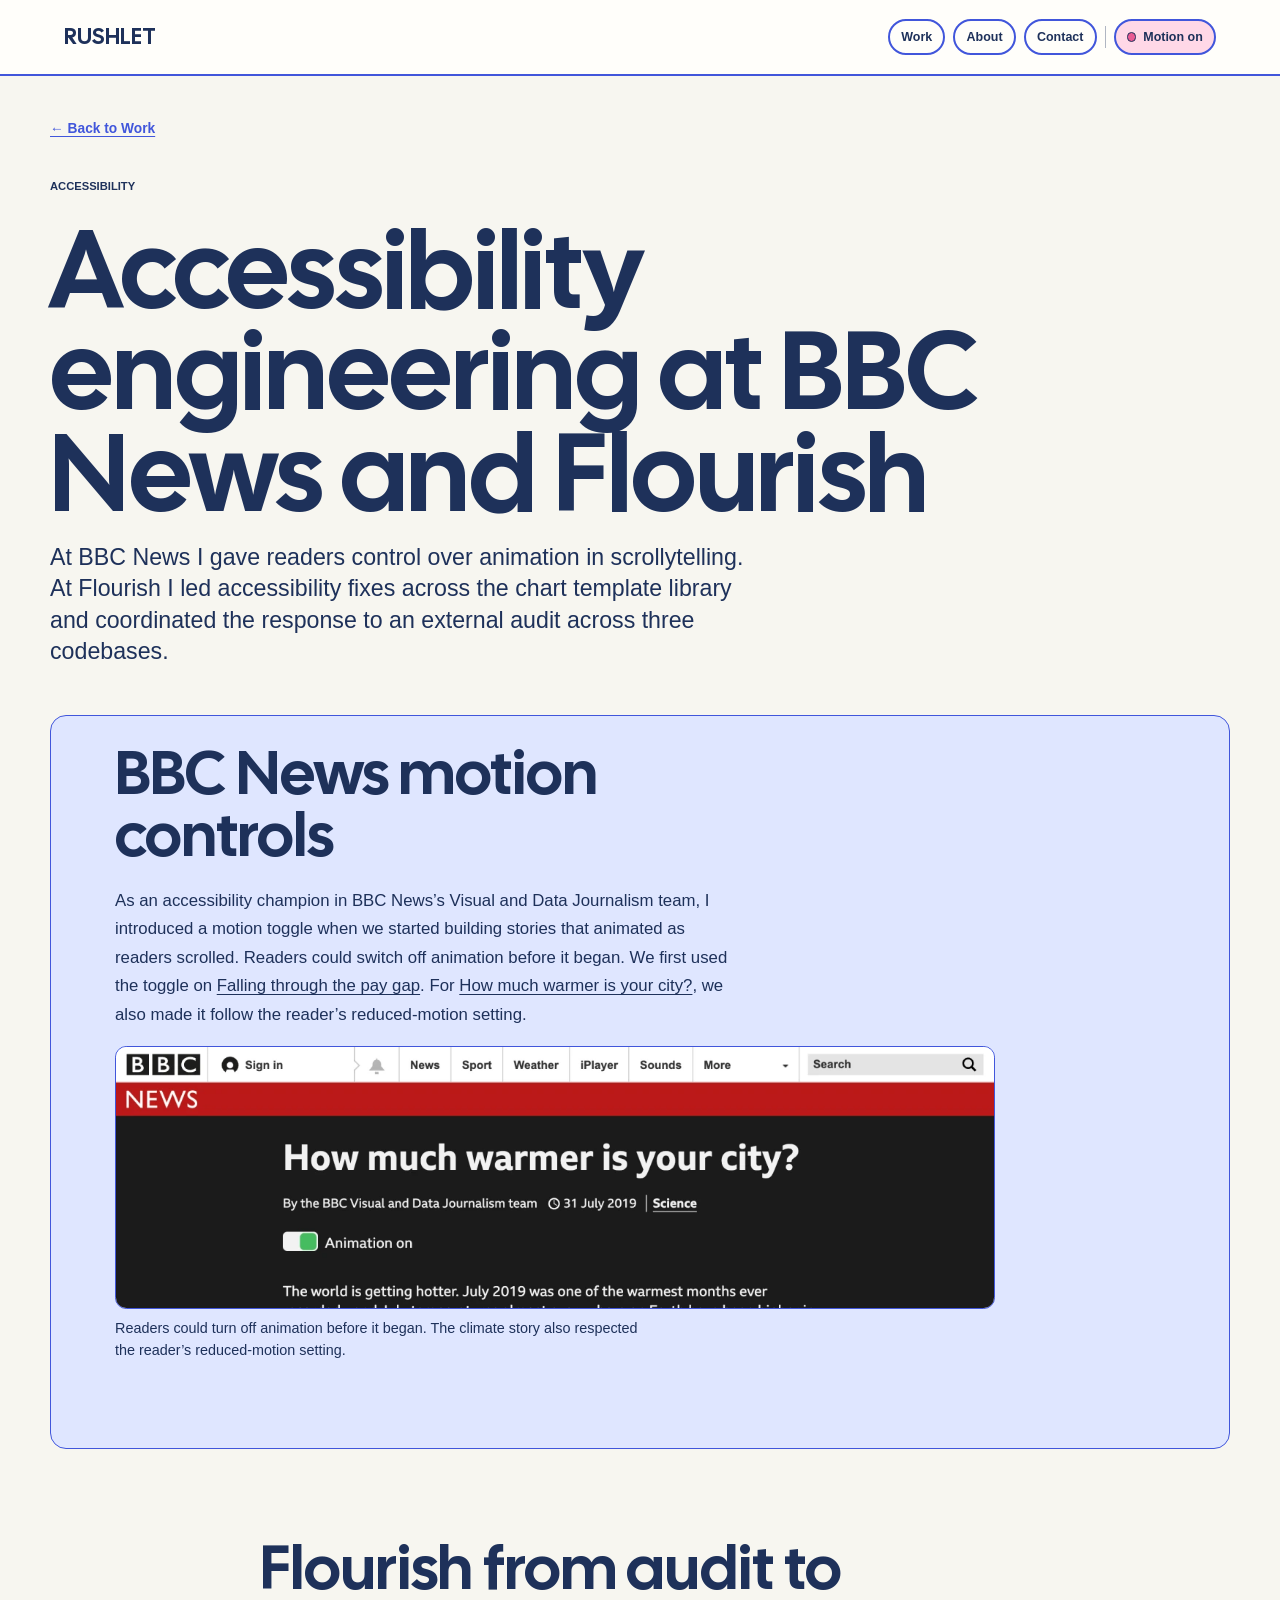
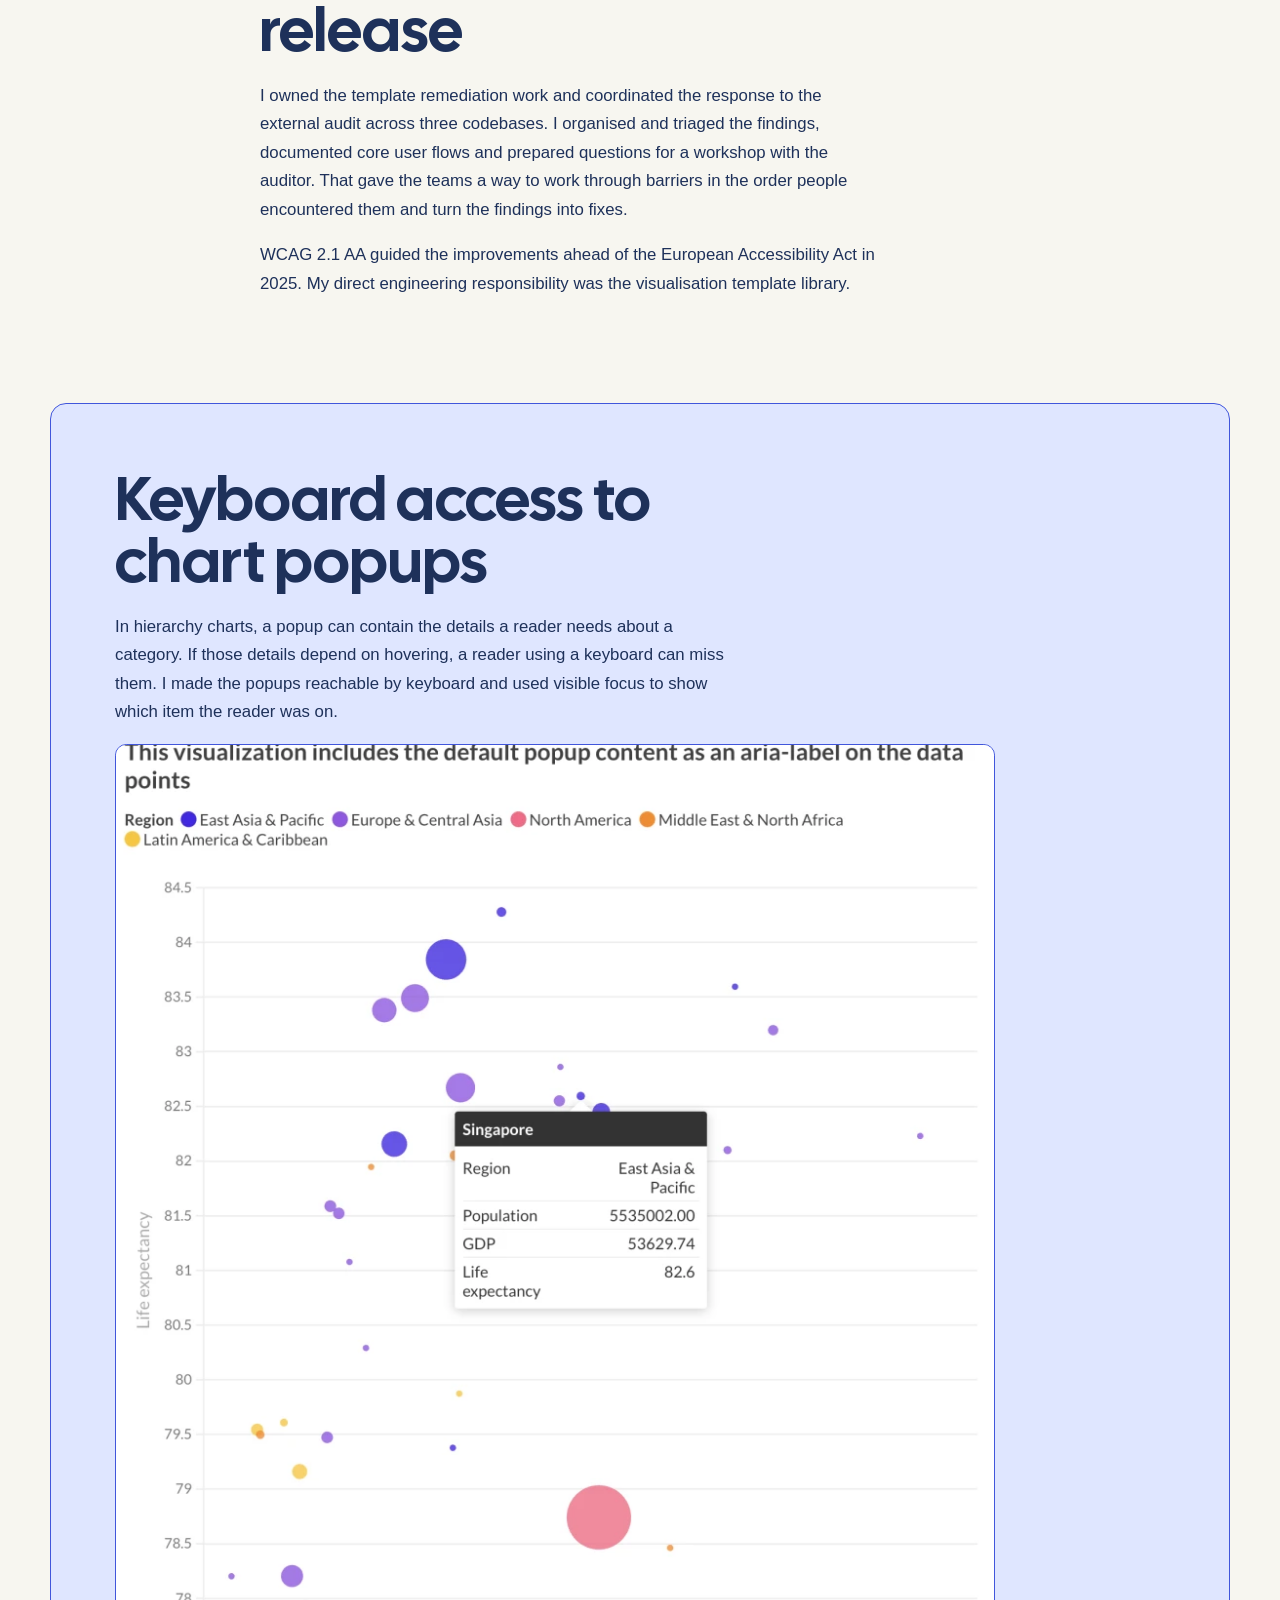
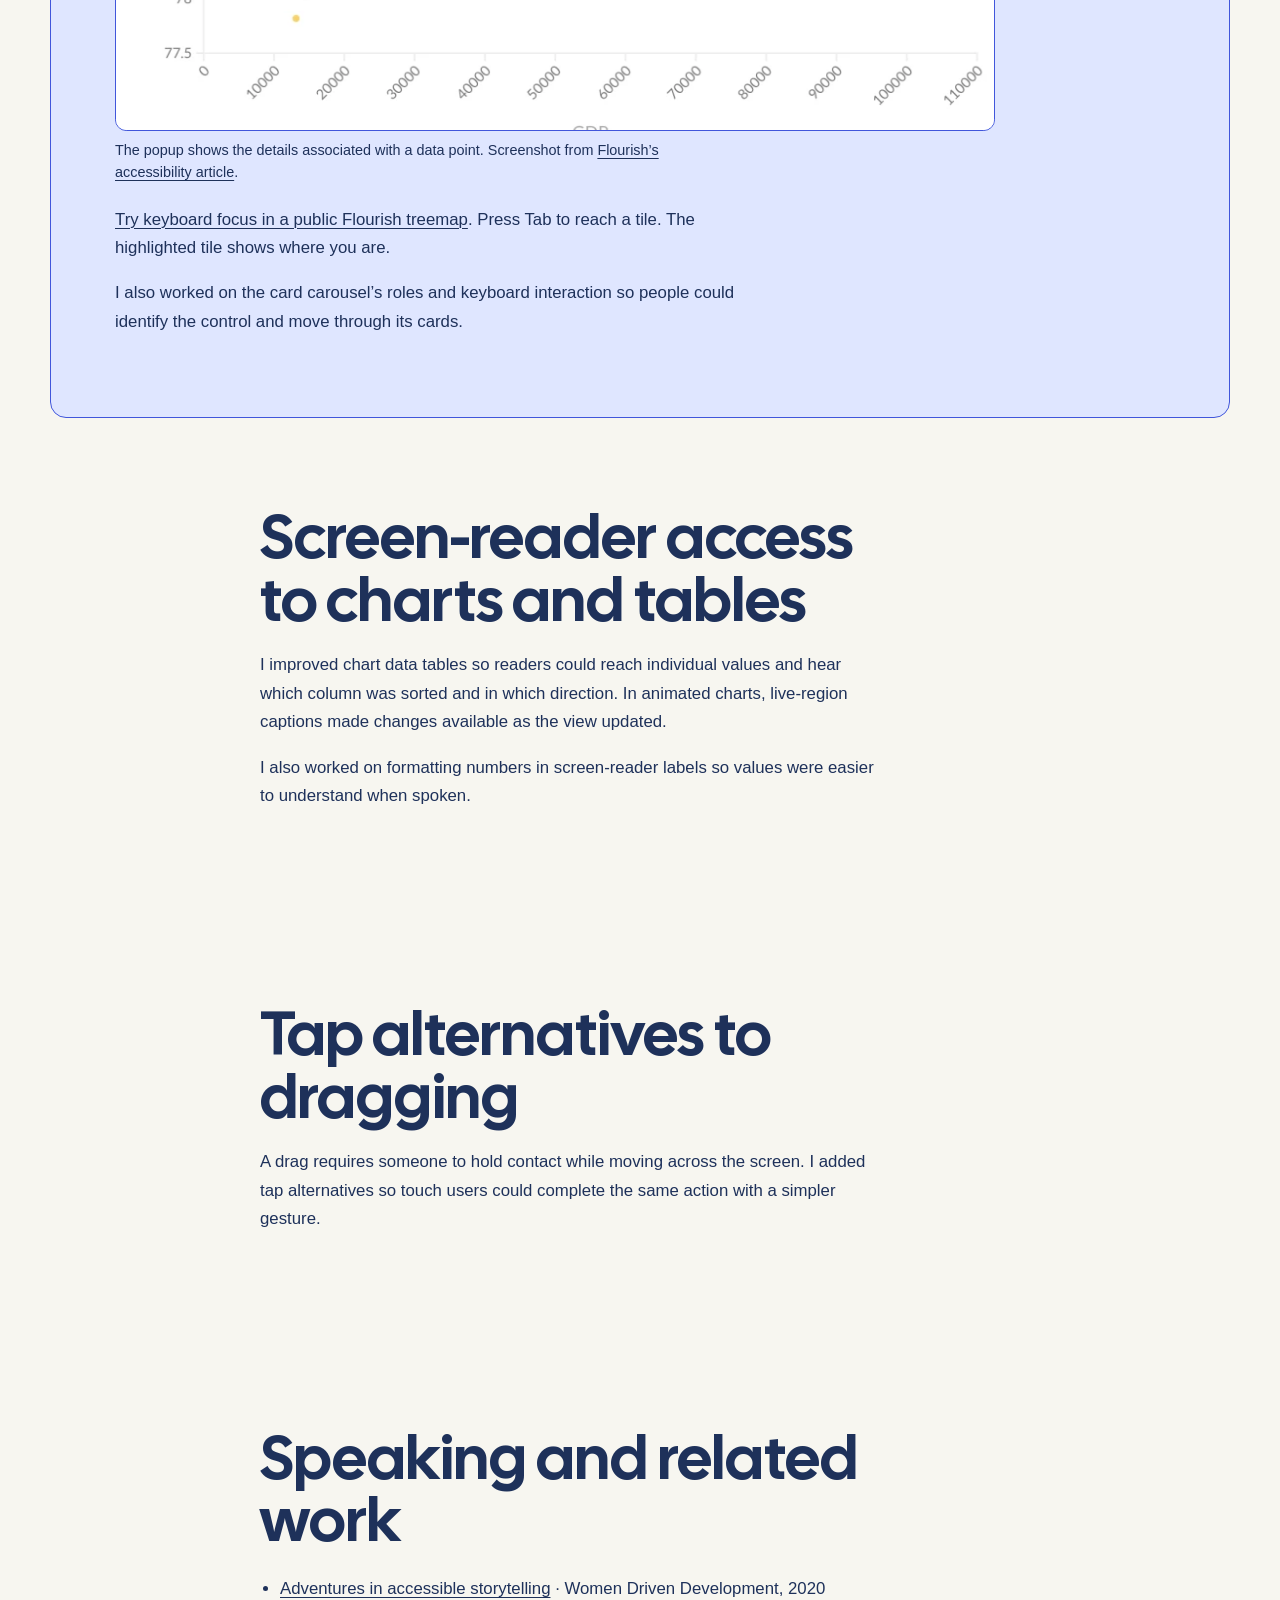
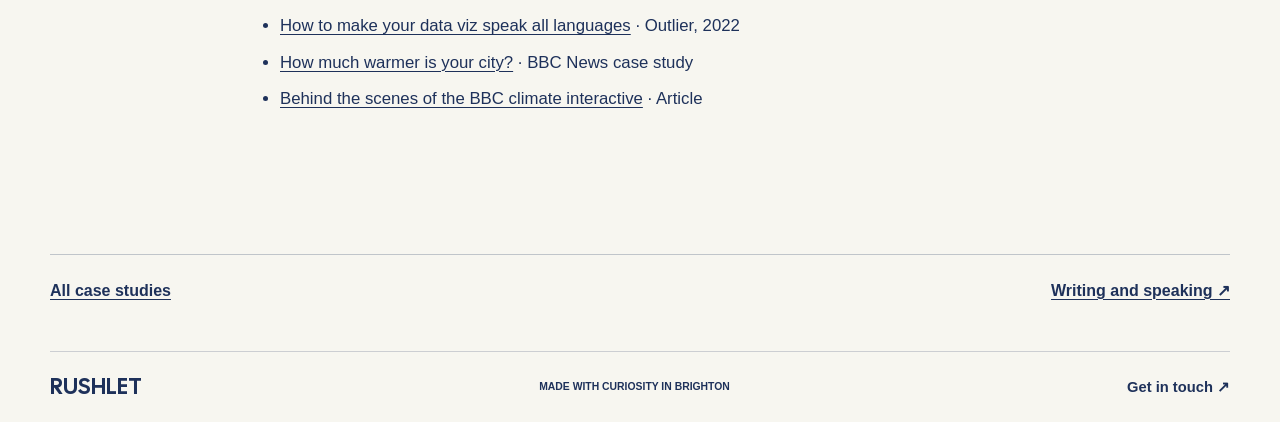
==== commit 789703f0: "switch resume to CV and update a11y page" ====
--- a/accessibility.html
+++ b/accessibility.html
@@ -6,9 +6,9 @@
     <meta name="theme-color" content="#f7f6f0" />
     <meta
       name="description"
-      content="At Flourish I led accessibility work across the chart template library. I organised findings from an external audit, documented core user journeys and helped turn the findings into fixes across the library."
+      content="Accessibility engineering at BBC News and Flourish, from motion controls in scrollytelling to keyboard, screen-reader and touch access in chart templates."
     />
-    <title>Engineering accessible data visualisations — Becky Rush</title>
+    <title>Accessibility engineering at BBC News and Flourish — Becky Rush</title>
     <link rel="icon" type="image/png" sizes="32x32" href="assets/favicon-32.png" />
     <link rel="icon" type="image/svg+xml" sizes="any" href="assets/favicon.svg" />
     <link rel="stylesheet" href="styles.css" />
@@ -40,24 +40,32 @@
     <main id="main" tabindex="-1" class="case-page editorial-case">
       <section class="case-hero section-wrap">
         <a class="back-link" href="work.html">← Back to Work</a>
-        <p class="eyebrow">FLOURISH · ACCESSIBILITY</p>
-        <h1>Engineering accessible data visualisations</h1>
-        <p class="case-deck">At Flourish I led accessibility work across the chart template library. I organised findings from an external audit, documented core user journeys and helped turn the findings into fixes across the library.</p>
-        <div class="case-facts">
-          <div><b>My role</b><span>Template remediation lead</span></div>
-          <div><b>Timeframe</b><span>2024–2025</span></div>
-          <div><b>Standard guiding the work</b><span>WCAG 2.1 AA</span></div>
-        </div>
+        <p class="eyebrow">ACCESSIBILITY</p>
+        <h1>Accessibility engineering at BBC News and Flourish</h1>
+        <p class="case-deck">At BBC News I gave readers control over animation in scrollytelling. At Flourish I led accessibility fixes across the chart template library and coordinated the response to an external audit across three codebases.</p>
       </section>
       <div class="case-body section-wrap">
+        <section class="case-prose case-highlight">
+          <h2>BBC News motion controls</h2>
+          <p>As an accessibility champion in BBC News’s Visual and Data Journalism team, I introduced a motion toggle when we started building stories that animated as readers scrolled. Readers could switch off animation before it began. We first used the toggle on <a href="https://www.bbc.co.uk/news/resources/idt-a524dd3a-c09c-4f09-bc03-c5006d75ef96">Falling through the pay gap</a>. For <a href="case-study-warmer.html">How much warmer is your city?</a>, we also made it follow the reader’s reduced-motion setting.</p>
+          <figure class="case-figure">
+            <img src="assets/bbc-motion-toggle.webp" width="1200" height="357" alt="The BBC climate story shows an Animation on switch below the headline and before the interactive content." loading="lazy" decoding="async" />
+            <figcaption>Readers could turn off animation before it began. The climate story also respected the reader’s reduced-motion setting.</figcaption>
+          </figure>
+        </section>
         <section class="case-prose">
-          <h2>From audit to release</h2>
+          <h2>Flourish from audit to release</h2>
           <p>I owned the template remediation work and coordinated the response to the external audit across three codebases. I organised and triaged the findings, documented core user flows and prepared questions for a workshop with the auditor. That gave the teams a way to work through barriers in the order people encountered them and turn the findings into fixes.</p>
           <p>WCAG 2.1 AA guided the improvements ahead of the European Accessibility Act in 2025. My direct engineering responsibility was the visualisation template library.</p>
         </section>
         <section class="case-prose case-highlight">
           <h2>Keyboard access to chart popups</h2>
           <p>In hierarchy charts, a popup can contain the details a reader needs about a category. If those details depend on hovering, a reader using a keyboard can miss them. I made the popups reachable by keyboard and used visible focus to show which item the reader was on.</p>
+          <figure class="case-figure">
+            <img src="assets/flourish-accessible-popup.webp" width="900" height="1010" alt="A Flourish scatter plot with the Singapore popup open, showing region, population, GDP and life expectancy." loading="lazy" decoding="async" />
+            <figcaption>The popup shows the details associated with a data point. Screenshot from <a href="https://flourish.studio/blog/accessibility-improvements/">Flourish’s accessibility article</a>.</figcaption>
+          </figure>
+          <p><a href="https://flo.uri.sh/visualisation/21159778/embed?auto=1">Try keyboard focus in a public Flourish treemap</a>. Press Tab to reach a tile. The highlighted tile shows where you are.</p>
           <p>I also worked on the card carousel’s roles and keyboard interaction so people could identify the control and move through its cards.</p>
         </section>
         <section class="case-prose">
--- a/styles.css
+++ b/styles.css
@@ -128,7 +128,7 @@
 .tile-yellow { background: #fff2b0; }
 .tile-number { font-size: .68rem; font-weight: 850; }
 .tile-title { margin: auto 0 .6rem; font: 850 clamp(1.4rem, 2.2vw, 2rem)/1 var(--display); }
-.tile-detail { max-width: 27ch; font-size: .85rem; }
+.tile-detail { width: 100%; font-size: .85rem; }
 .tile-arrow { position: absolute; right: 1.1rem; top: 1rem; font-size: 1.25rem; }
 .more-footnote { margin: 1rem 0 0; color: #586788; font-size: .85rem; }
 .contact-section { border-top: var(--line); background: var(--white); padding: clamp(4rem, 8vw, 7rem) 0 1.5rem; }
@@ -136,6 +136,7 @@
 .contact-layout h2 { font-size: clamp(4rem, 10vw, 9rem); }
 .contact-copy { max-width: 390px; padding-bottom: .4rem; }
 .contact-copy > p:first-child { font-size: 1.12rem; }
+.contact-links { display: flex; flex-wrap: wrap; gap: .75rem; }
 footer { min-height: 66px; display: flex; align-items: center; justify-content: space-between; gap: 1rem; border-top: 1px solid rgba(30,49,90,.2); }
 footer > span { font-size: .65rem; font-weight: 800; }
 .footer-mark { font-size: 1.1rem; }
@@ -325,9 +326,7 @@
 .story-grid { display: grid; grid-template-columns: repeat(3, minmax(0,1fr)); gap: 1rem; }
 .story-card { min-width: 0; display: flex; flex-direction: column; overflow: hidden; border: 1px solid var(--blue); border-radius: .8rem; background: var(--white); text-decoration: none; transition: transform .15s ease, box-shadow .15s ease; }
 .motion-enabled .story-card:hover { transform: translateY(-3px); box-shadow: var(--shadow); }
-.story-card > img { display: block; width: 100%; height: 180px; object-fit: cover; border-bottom: 1px solid var(--blue); }
-.story-card > .story-chart-thumbnail { object-position: center bottom; }
-.story-card > .story-screenshot { object-fit: contain; background: var(--white); }
+.story-card > img { display: block; width: 100%; height: 180px; object-fit: cover; object-position: top; border-bottom: 1px solid var(--blue); }
 .story-card > span, .story-card h3, .story-card p, .story-card > b { margin-left: 1rem; margin-right: 1rem; }
 .story-card > span { margin-top: 1rem; color: #586788; font-size: .62rem; font-weight: 850; }
 .story-card h3 { margin-top: .45rem; margin-bottom: .55rem; font: 800 1.3rem/1.02 var(--display); }
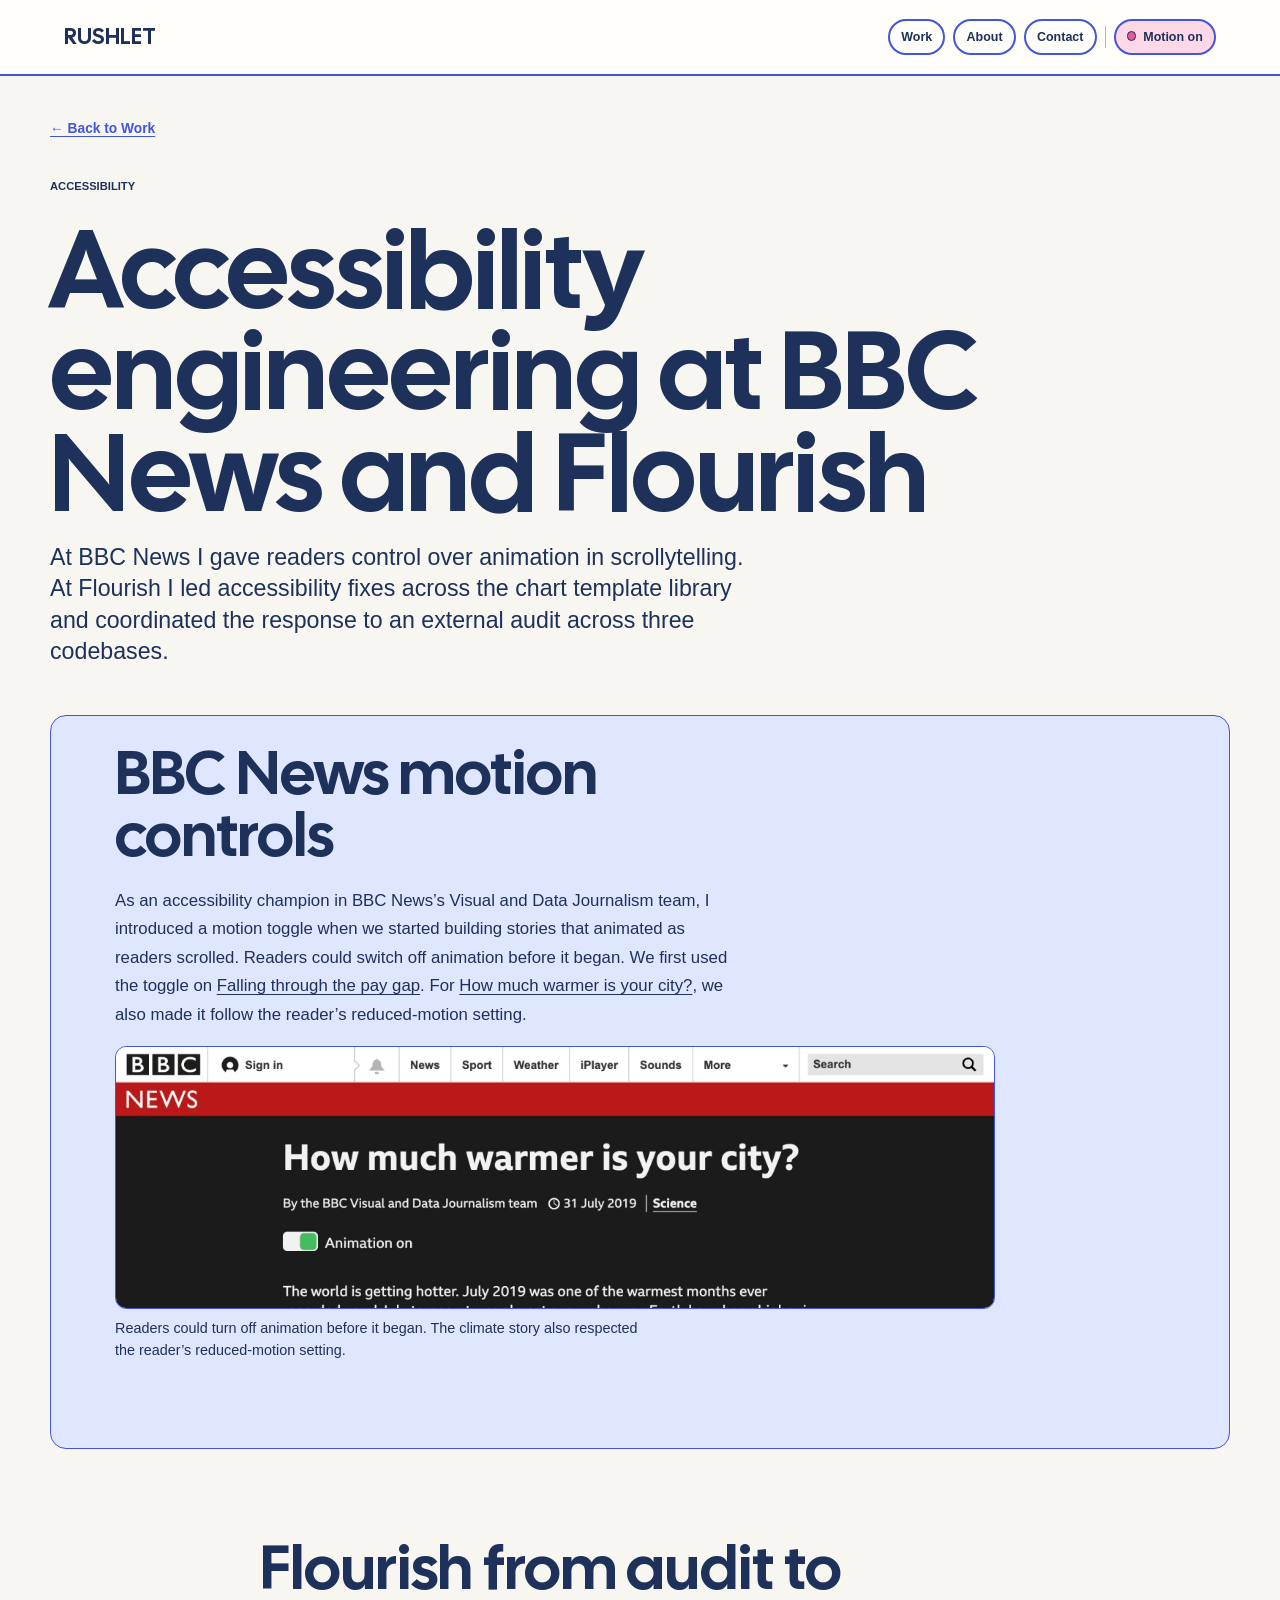
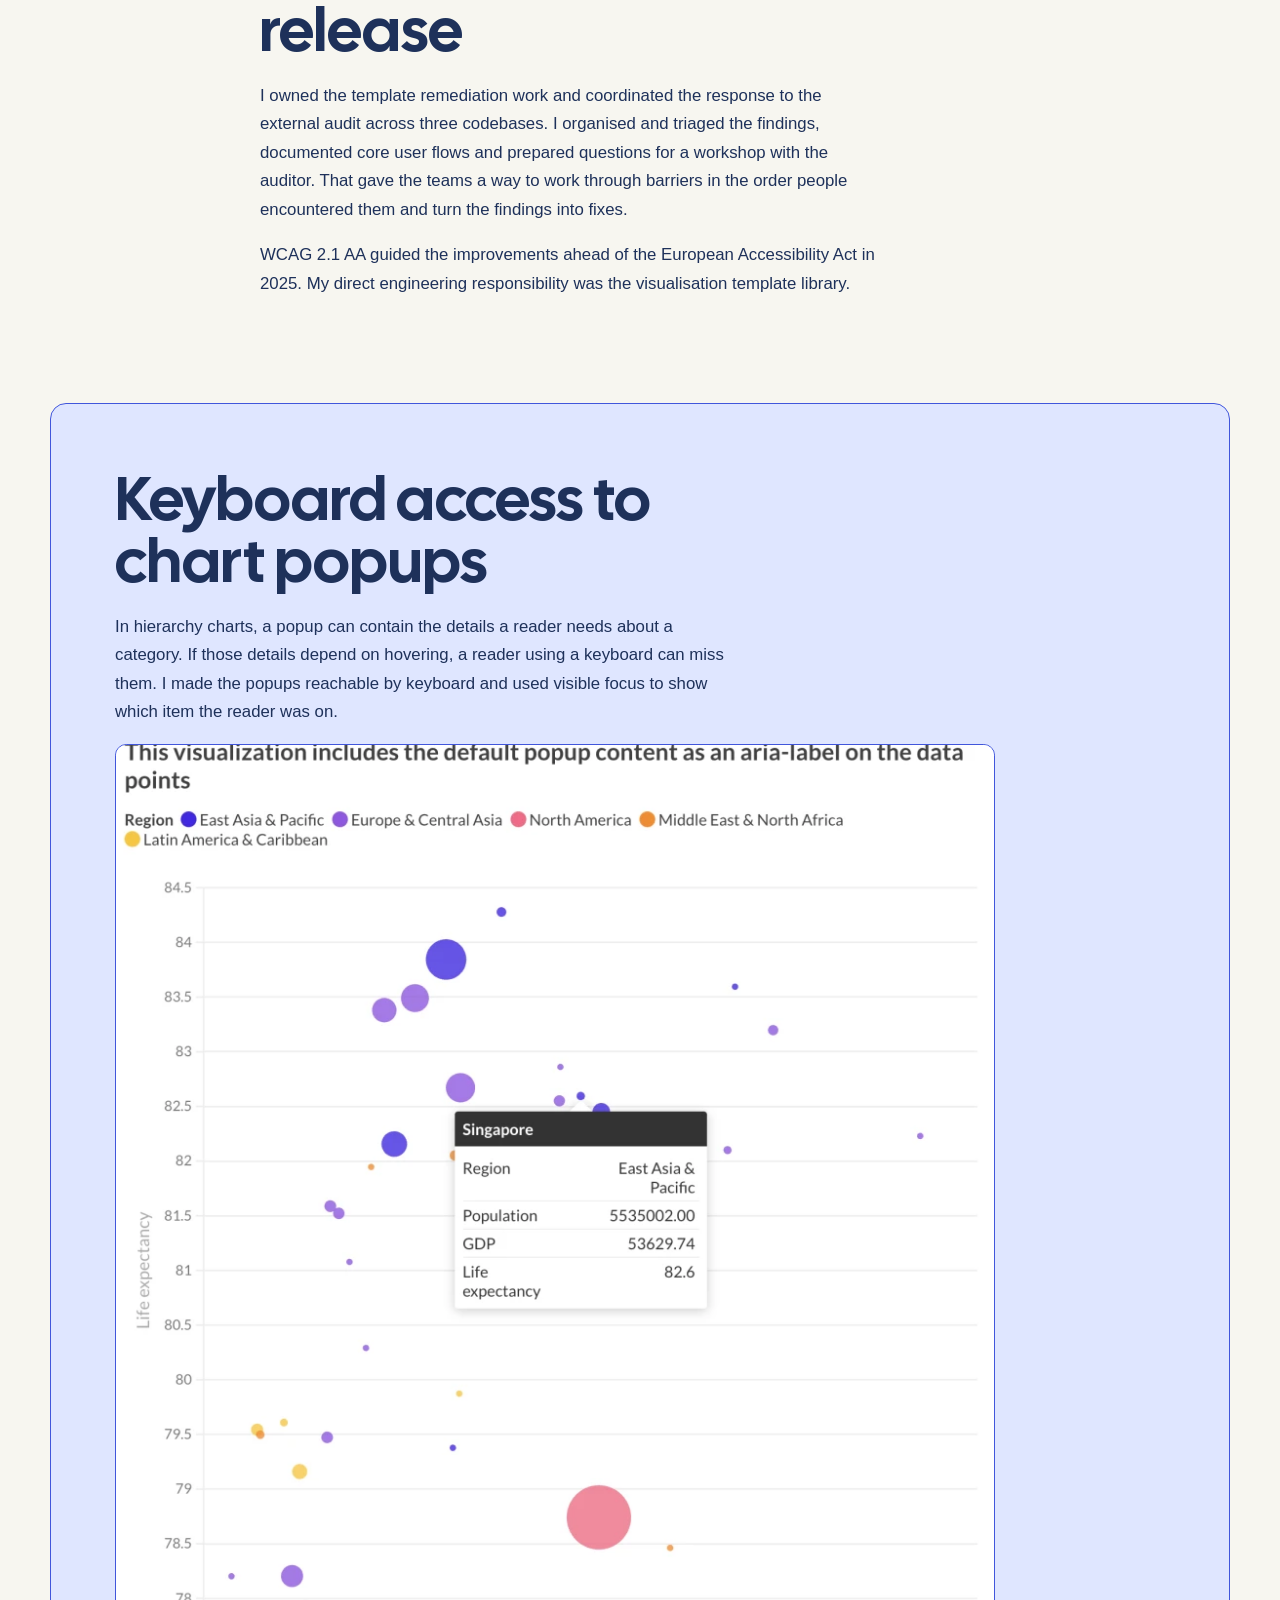
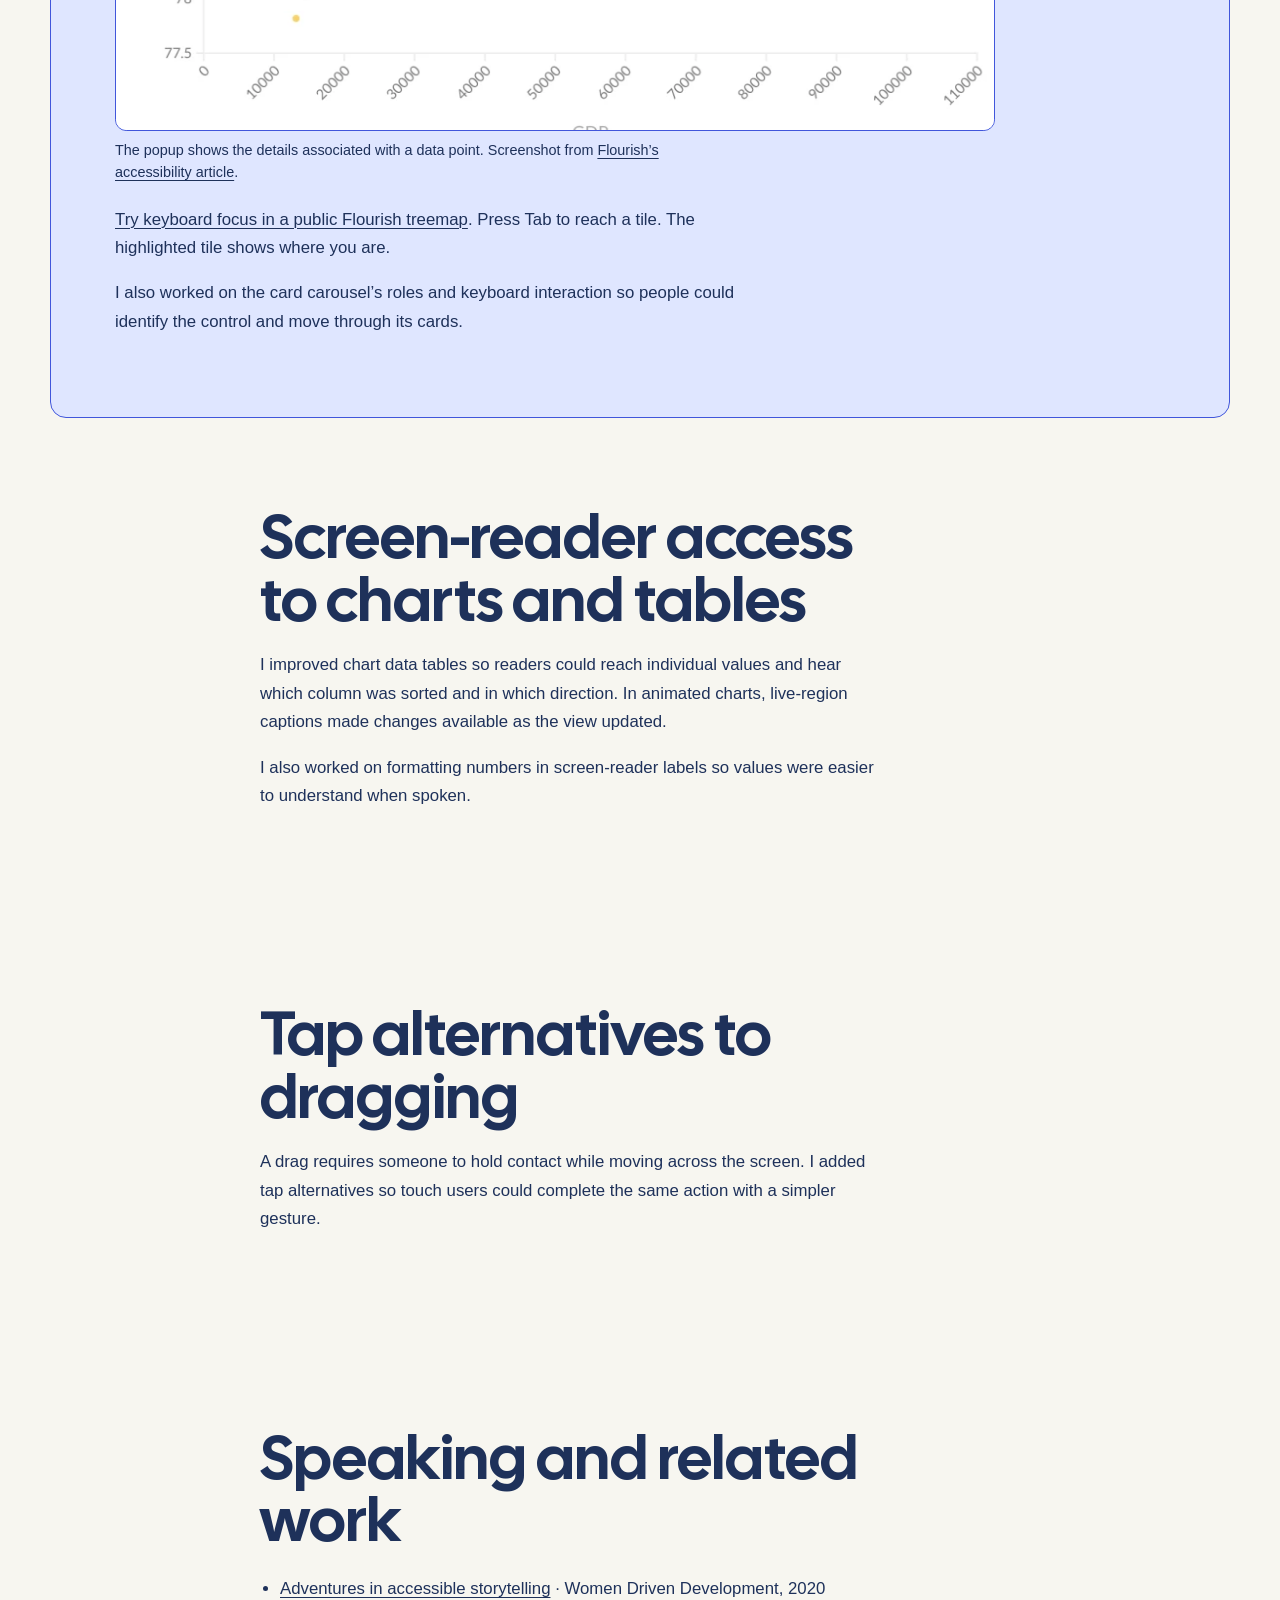
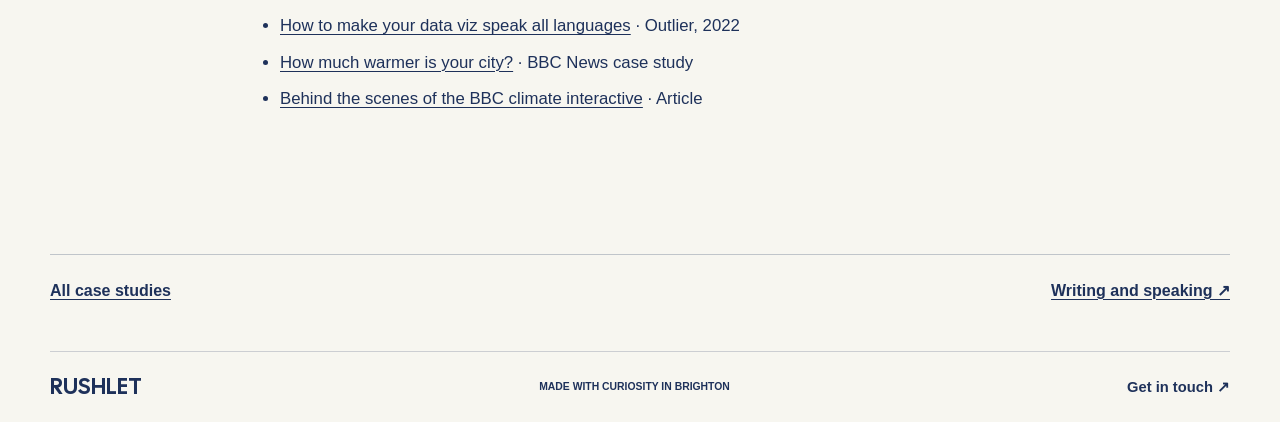
==== commit 4cc9b2bd: "Merge branch 'main' into more-updates" ====
--- a/accessibility.html
+++ b/accessibility.html
@@ -8,7 +8,7 @@
       name="description"
       content="Accessibility engineering at BBC News and Flourish, from motion controls in scrollytelling to keyboard, screen-reader and touch access in chart templates."
     />
-    <title>Accessibility engineering at BBC News and Flourish — Becky Rush</title>
+    <title>Engineering accessible data visualisations and web experiences — Becky Rush</title>
     <link rel="icon" type="image/png" sizes="32x32" href="assets/favicon-32.png" />
     <link rel="icon" type="image/svg+xml" sizes="any" href="assets/favicon.svg" />
     <link rel="stylesheet" href="styles.css" />
--- a/styles.css
+++ b/styles.css
@@ -5,7 +5,10 @@
   font-weight: 400 900;
   font-display: swap;
   src: url("assets/cal-sans-latin-ext.woff2") format("woff2");
-  unicode-range: U+0100-02BA, U+02BD-02C5, U+02C7-02CC, U+02CE-02D7, U+02DD-02FF, U+0304, U+0308, U+0329, U+1D00-1DBF, U+1E00-1E9F, U+1EF2-1EFF, U+2020, U+20A0-20AB, U+20AD-20C4, U+2113, U+2C60-2C7F, U+A720-A7FF;
+  unicode-range:
+    U+0100-02BA, U+02BD-02C5, U+02C7-02CC, U+02CE-02D7, U+02DD-02FF, U+0304, U+0308, U+0329,
+    U+1D00-1DBF, U+1E00-1E9F, U+1EF2-1EFF, U+2020, U+20A0-20AB, U+20AD-20C4, U+2113, U+2C60-2C7F,
+    U+A720-A7FF;
 }
 @font-face {
   font-family: "Cal Sans";
@@ -13,7 +16,9 @@
   font-weight: 400 900;
   font-display: swap;
   src: url("assets/cal-sans-latin.woff2") format("woff2");
-  unicode-range: U+0000-00FF, U+0131, U+0152-0153, U+02BB-02BC, U+02C6, U+02DA, U+02DC, U+0304, U+0308, U+0329, U+2000-206F, U+20AC, U+2122, U+2191, U+2193, U+2212, U+2215, U+FEFF, U+FFFD;
+  unicode-range:
+    U+0000-00FF, U+0131, U+0152-0153, U+02BB-02BC, U+02C6, U+02DA, U+02DC, U+0304, U+0308, U+0329,
+    U+2000-206F, U+20AC, U+2122, U+2191, U+2193, U+2212, U+2215, U+FEFF, U+FFFD;
 }
 
 :root {
@@ -29,420 +34,2152 @@
   --yellow: #f4db65;
   --lavender: #eeeff8;
   --line: 2px solid var(--blue);
-  --shadow: 4px 5px 0 rgba(65, 86, 219, .18);
+  --shadow: 4px 5px 0 rgba(65, 86, 219, 0.18);
   --display: "Cal Sans", "Arial Black", "Avenir Next", "Helvetica Neue", sans-serif;
   --body: "Avenir Next", "Segoe UI", sans-serif;
 }
 
-* { box-sizing: border-box; }
-html { scroll-behavior: smooth; scroll-padding-top: 5.5rem; }
-body { margin: 0; background: var(--paper); color: var(--ink); font: 16px/1.5 var(--body); }
-a { color: inherit; text-decoration-thickness: .08em; text-underline-offset: .2em; }
-a:focus-visible { outline: 3px solid var(--pink); outline-offset: 4px; border-radius: 3px; }
-::selection { color: var(--ink); background: var(--yellow); }
-.skip-link { position: absolute; z-index: 20; top: .5rem; left: .5rem; transform: translateY(-150%); background: var(--yellow); padding: .75rem 1rem; border: var(--line); border-radius: .5rem; }
-.skip-link:focus { transform: translateY(0); }
-.site-header { height: 76px; display: flex; align-items: center; justify-content: space-between; padding: 0 clamp(1.25rem, 5vw, 5rem); background: var(--white); border-bottom: 2px solid var(--blue); position: sticky; top: 0; z-index: 10; }
-.wordmark { text-decoration: none; font: 900 1.4rem/1 var(--display); }
-.wordmark span { color: var(--pink); font-size: .85em; margin-left: .12em; }
-.site-header nav { display: flex; gap: clamp(1.2rem, 3vw, 3rem); align-items: center; }
-.site-header nav a, footer a { text-decoration: none; font-size: .92rem; font-weight: 700; }
-.site-header nav a:hover, footer a:hover { color: var(--blue); text-decoration: underline; }
-.hero { min-height: min(790px, calc(100svh - 76px)); min-height: max(620px, calc(100svh - 76px)); padding: 2rem clamp(1.25rem, 5vw, 5rem) 1.5rem; position: relative; overflow: hidden; display: flex; flex-direction: column; justify-content: space-between; background: var(--paper); border-bottom: 1px solid rgba(30,49,90,.16); }
-.hero-topline, .hero-bottomline { display: flex; justify-content: space-between; align-items: center; gap: 1rem; position: relative; z-index: 2; font-size: .68rem; font-weight: 800; }
-.sun-dot { color: var(--yellow); font-size: 1rem; margin-left: .3rem; text-shadow: 1px 1px 0 var(--ink); }
-.hero-lockup { display: grid; grid-template-columns: minmax(0, 1fr) minmax(210px, 270px); align-items: end; gap: 2rem; position: relative; z-index: 2; }
-.hero h1 { margin: -.04em 0 -.02em -.055em; color: var(--blue); font: 900 clamp(5.8rem, 19vw, 17rem)/.76 var(--display); white-space: nowrap; }
-.hero-aside { position: relative; padding: 0 0 .4rem; max-width: 250px; }
-.hero-aside p { margin: 1.1rem 0 1.2rem; max-width: 14ch; font-size: clamp(1.1rem, 1.7vw, 1.45rem); font-weight: 650; line-height: 1.18; }
-.text-link { display: inline-flex; gap: .6rem; align-items: center; font-size: .88rem; font-weight: 800; text-decoration: none; border-bottom: 2px solid var(--blue); padding-bottom: .35rem; }
-.text-link:hover { color: var(--pink); }
-.hero-bottomline { padding-top: 1.2rem; border-top: 2px solid var(--ink); }
-.hero-orbit { position: absolute; border: 2px solid var(--pink); border-radius: 50%; pointer-events: none; }
-.orbit-one { width: 28vw; height: 28vw; right: 13%; top: 11%; opacity: .38; }
-.orbit-two { width: 20vw; height: 20vw; right: 17%; top: 16%; border-color: var(--blue); opacity: .24; }
-.section-wrap { width: min(1180px, calc(100% - 2.5rem)); margin: 0 auto; }
-.intro { padding-top: clamp(5rem, 10vw, 9rem); padding-bottom: clamp(5rem, 10vw, 9rem); }
-.eyebrow { display: flex; align-items: center; gap: .75rem; margin: 0 0 1.5rem; color: var(--ink); font-size: .7rem; font-weight: 850; }
-.eyebrow-icon { display: inline-grid; place-items: center; width: 2rem; height: 2rem; border-radius: .55rem; border: var(--line); background: var(--yellow); font: 800 .78rem var(--body); }
-.pink-icon { background: var(--pink-soft); }
-.yellow-icon { background: var(--yellow); }
-.intro-grid { display: grid; grid-template-columns: 1.15fr .8fr; gap: clamp(2rem, 8vw, 8rem); align-items: start; }
-.intro h2, .section-heading h2, .more-section h2, .contact-layout h2 { margin: 0; font: 850 clamp(2.5rem, 6vw, 5.6rem)/.98 var(--display); }
-.intro h2 em, .contact-layout h2 em { color: var(--pink); font-style: normal; }
-.intro-copy { max-width: 440px; padding-top: .35rem; }
-.intro-copy p { margin: 0 0 1rem; font-size: clamp(1.05rem, 1.5vw, 1.25rem); }
-.intro-copy .small-note { color: #63708e; font-size: .93rem; }
-.pill-link { margin-top: 1rem; display: inline-flex; align-items: center; justify-content: center; position: relative; border: var(--line); border-radius: 999px; background: var(--white); padding: .78rem 2.6rem; font-size: .85rem; font-weight: 800; text-align: center; text-decoration: none; box-shadow: none; transition: background-color .15s ease, color .15s ease; }
-.pill-link > span[aria-hidden="true"] { position: absolute; top: 50%; right: 1.1rem; transform: translateY(-50%); }
-.pill-link:hover { background: var(--blue-soft); box-shadow: none; }
-.work-section { padding: clamp(4rem, 8vw, 7rem) 0; background: var(--lavender); border-top: var(--line); border-bottom: var(--line); }
-.section-heading { display: flex; justify-content: space-between; align-items: start; gap: 2rem; margin-bottom: 2.5rem; }
-.section-heading h2 { font-size: clamp(3.3rem, 7vw, 6.8rem); }
-.section-heading h2 span { color: var(--pink); font-size: .7em; }
-.project-card { display: grid; grid-template-columns: 1.08fr .92fr; overflow: hidden; border: 2px solid var(--blue); border-radius: 1.15rem; background: var(--white); box-shadow: var(--shadow); margin: 1.5rem 0 2.5rem; }
-.project-gem { grid-template-columns: .92fr 1.08fr; }
-.project-gem .project-art { order: 2; }
-.project-art { min-height: 395px; display: flex; flex-direction: column; justify-content: space-between; padding: clamp(1.25rem, 4vw, 3rem); position: relative; overflow: hidden; text-decoration: none; border-right: 2px solid var(--blue); }
-.project-gem .project-art { border-right: 0; border-left: 2px solid var(--blue); }
-.art-climate { background: var(--pink-soft); }
-.art-energy { background: var(--blue-soft); }
-.art-label { position: relative; z-index: 1; font-size: .68rem; font-weight: 850; }
-.art-city { z-index: 1; position: relative; font: 900 clamp(2.5rem, 5vw, 5.7rem)/.83 var(--display); }
-.temp-line { position: absolute; inset: 25% 4% 22%; display: flex; gap: .7rem; align-items: center; transform: rotate(-8deg); opacity: .65; }
-.temp-line i { display: block; flex: 1; height: 42%; background: var(--pink); border: 2px solid var(--ink); border-radius: 999px; }
-.temp-line i:nth-child(2n) { height: 68%; background: var(--yellow); }
-.temp-line i:nth-child(3n) { height: 95%; background: var(--blue); }
-.temp-line i:nth-child(5n) { height: 54%; }
-.art-caption { align-self: flex-end; background: var(--yellow); border: 2px solid var(--ink); padding: .55rem .8rem; border-radius: 999px; font-size: .78rem; font-weight: 800; transform: rotate(-3deg); }
-.motion-enabled .project-art:hover .art-caption { transform: rotate(0) translateY(-3px); }
-.project-copy { padding: clamp(1.5rem, 4vw, 3.5rem); display: flex; flex-direction: column; align-items: flex-start; }
-.project-meta { display: flex; width: 100%; justify-content: space-between; color: #586788; font-size: .65rem; font-weight: 850; }
-.project-copy h3 { margin: 2rem 0 1rem; font: 850 clamp(2rem, 4vw, 3.6rem)/.95 var(--display); }
-.project-copy p { max-width: 36ch; font-size: 1rem; margin: 0 0 1.35rem; }
-.project-tags { display: flex; flex-wrap: wrap; gap: .45rem; margin: auto 0 1.5rem; padding-top: .8rem; }
-.project-tags span { border: 1px solid rgba(30,49,90,.3); border-radius: 999px; padding: .35rem .65rem; font-size: .7rem; font-weight: 750; }
-.button-link { display: inline-flex; align-items: center; justify-content: center; position: relative; border: var(--line); border-radius: 999px; background: var(--white); color: var(--ink); padding: .78rem 2.6rem; box-shadow: none; font-weight: 800; font-size: .85rem; line-height: 1.2; text-align: center; text-decoration: none; transition: background-color .15s ease, color .15s ease; }
-.button-link > span[aria-hidden="true"] { position: absolute; top: 50%; right: 1.1rem; transform: translateY(-50%); }
-.button-link:hover { background: var(--blue-soft); box-shadow: none; }
-.button-blue { background: var(--blue); color: var(--white); }
-.art-energy { background: #dfe6ff; }
-.energy-title { z-index: 1; font: 850 clamp(2.2rem, 4.2vw, 4rem)/.92 var(--display); }
-.energy-chart { display: flex; gap: .6rem; align-items: end; position: absolute; left: 9%; right: 8%; bottom: 27%; height: 45%; transform: skewY(-5deg); }
-.energy-chart i { flex: 1; background: var(--blue); border: 2px solid var(--ink); border-radius: .45rem .45rem 0 0; height: 44%; }
-.energy-chart i:nth-child(2n) { height: 68%; background: var(--pink); }
-.energy-chart i:nth-child(3n) { height: 92%; background: var(--yellow); }
-.energy-chart i:nth-child(5n) { height: 56%; }
-.energy-key { z-index: 1; align-self: flex-end; padding: .45rem .65rem; background: var(--white); border: 1px solid var(--blue); border-radius: 999px; font-size: .68rem; font-weight: 800; }
-.energy-key b { display: inline-block; width: .55rem; height: .55rem; border-radius: 50%; background: var(--pink); margin-right: .25rem; }
-.more-work-card { position: relative; display: flex; justify-content: space-between; align-items: center; gap: 2rem; overflow: hidden; padding: clamp(1.5rem, 4vw, 3rem); background: var(--yellow); border: var(--line); border-radius: 1rem; box-shadow: var(--shadow); }
-.more-work-card .eyebrow { margin-bottom: .7rem; }
-.more-work-card h3 { margin: 0; font: 850 clamp(1.8rem, 3.5vw, 3rem)/1 var(--display); }
-.more-section { padding-top: clamp(5rem, 10vw, 9rem); padding-bottom: clamp(5rem, 10vw, 9rem); }
-.more-section h2 { font-size: clamp(3rem, 6vw, 5.7rem); margin-bottom: 2.25rem; }
-.more-grid { display: grid; grid-template-columns: repeat(3, 1fr); gap: 1rem; }
-.more-tile { position: relative; min-height: 235px; display: flex; flex-direction: column; align-items: flex-start; border: var(--line); border-radius: 1rem; padding: 1.25rem; box-shadow: var(--shadow); text-decoration: none; transition: transform .15s ease, box-shadow .15s ease; }
-.motion-enabled .more-tile:hover { transform: translate(3px, 4px); box-shadow: none; }
-.tile-pink { background: var(--pink-soft); }
-.tile-blue { background: var(--blue-soft); }
-.tile-yellow { background: #fff2b0; }
-.tile-number { font-size: .68rem; font-weight: 850; }
-.tile-title { margin: auto 0 .6rem; font: 850 clamp(1.4rem, 2.2vw, 2rem)/1 var(--display); }
-.tile-detail { width: 100%; font-size: .85rem; }
-.tile-arrow { position: absolute; right: 1.1rem; top: 1rem; font-size: 1.25rem; }
-.more-footnote { margin: 1rem 0 0; color: #586788; font-size: .85rem; }
-.contact-section { border-top: var(--line); background: var(--white); padding: clamp(4rem, 8vw, 7rem) 0 1.5rem; }
-.contact-layout { display: grid; grid-template-columns: minmax(0, 1fr) minmax(0, .62fr); gap: clamp(4rem, 8vw, 10rem); align-items: end; padding: 1.5rem 0 clamp(4rem, 8vw, 7rem); }
-.contact-layout h2 { font-size: clamp(4rem, 10vw, 9rem); }
-.contact-copy { max-width: 390px; padding-bottom: .4rem; }
-.contact-copy > p:first-child { font-size: 1.12rem; }
-.contact-links { display: flex; flex-wrap: wrap; gap: .75rem; }
-footer { min-height: 66px; display: flex; align-items: center; justify-content: space-between; gap: 1rem; border-top: 1px solid rgba(30,49,90,.2); }
-footer > span { font-size: .65rem; font-weight: 800; }
-.footer-mark { font-size: 1.1rem; }
-@media (prefers-reduced-motion: reduce) { *, *::before, *::after { scroll-behavior: auto !important; animation-duration: .01ms !important; animation-iteration-count: 1 !important; transition-duration: .01ms !important; } }
+* {
+  box-sizing: border-box;
+}
+html {
+  scroll-behavior: smooth;
+  scroll-padding-top: 5.5rem;
+}
+body {
+  margin: 0;
+  background: var(--paper);
+  color: var(--ink);
+  font: 16px/1.5 var(--body);
+}
+a {
+  color: inherit;
+  text-decoration-thickness: 0.08em;
+  text-underline-offset: 0.2em;
+}
+a:focus-visible {
+  outline: 3px solid var(--pink);
+  outline-offset: 4px;
+  border-radius: 3px;
+}
+::selection {
+  color: var(--ink);
+  background: var(--yellow);
+}
+em {
+  color: var(--pink);
+  font-style: normal;
+}
+.skip-link {
+  position: absolute;
+  z-index: 20;
+  top: 0.5rem;
+  left: 0.5rem;
+  transform: translateY(-150%);
+  background: var(--yellow);
+  padding: 0.75rem 1rem;
+  border: var(--line);
+  border-radius: 0.5rem;
+}
+.skip-link:focus {
+  transform: translateY(0);
+}
+.site-header {
+  height: 76px;
+  display: flex;
+  align-items: center;
+  justify-content: space-between;
+  padding: 0 clamp(1.25rem, 5vw, 5rem);
+  background: var(--white);
+  border-bottom: 2px solid var(--blue);
+  position: sticky;
+  top: 0;
+  z-index: 10;
+}
+.wordmark {
+  text-decoration: none;
+  font: 900 1.4rem/1 var(--display);
+}
+.wordmark span {
+  color: var(--pink);
+  font-size: 0.85em;
+  margin-left: 0.12em;
+}
+.site-header nav {
+  display: flex;
+  gap: clamp(1.2rem, 3vw, 3rem);
+  align-items: center;
+}
+.site-header nav a,
+footer a {
+  text-decoration: none;
+  font-size: 0.92rem;
+  font-weight: 700;
+}
+.site-header nav a:hover,
+footer a:hover {
+  color: var(--blue);
+  text-decoration: underline;
+}
+.hero {
+  min-height: min(790px, calc(100svh - 76px));
+  min-height: max(620px, calc(100svh - 76px));
+  padding: 2rem clamp(1.25rem, 5vw, 5rem) 1.5rem;
+  position: relative;
+  overflow: hidden;
+  display: flex;
+  flex-direction: column;
+  justify-content: space-between;
+  background: var(--paper);
+  border-bottom: 1px solid rgba(30, 49, 90, 0.16);
+}
+.hero-topline,
+.hero-bottomline {
+  display: flex;
+  justify-content: space-between;
+  align-items: center;
+  gap: 1rem;
+  position: relative;
+  z-index: 2;
+  font-size: 0.68rem;
+  font-weight: 800;
+}
+.sun-dot {
+  color: var(--yellow);
+  font-size: 1rem;
+  margin-left: 0.3rem;
+  text-shadow: 1px 1px 0 var(--ink);
+}
+.hero-lockup {
+  display: grid;
+  grid-template-columns: minmax(0, 1fr) minmax(210px, 270px);
+  align-items: end;
+  gap: 2rem;
+  position: relative;
+  z-index: 2;
+}
+.hero h1 {
+  margin: -0.04em 0 -0.02em -0.055em;
+  color: var(--blue);
+  font: 900 clamp(5.8rem, 19vw, 17rem)/0.76 var(--display);
+  white-space: nowrap;
+}
+.hero-aside {
+  position: relative;
+  padding: 0 0 0.4rem;
+  max-width: 250px;
+}
+.hero-aside p {
+  margin: 1.1rem 0 1.2rem;
+  max-width: 14ch;
+  font-size: clamp(1.1rem, 1.7vw, 1.45rem);
+  font-weight: 650;
+  line-height: 1.18;
+}
+.text-link {
+  display: inline-flex;
+  gap: 0.6rem;
+  align-items: center;
+  font-size: 0.88rem;
+  font-weight: 800;
+  text-decoration: none;
+  border-bottom: 2px solid var(--blue);
+  padding-bottom: 0.35rem;
+}
+.text-link:hover {
+  color: var(--pink);
+}
+.hero-bottomline {
+  padding-top: 1.2rem;
+  border-top: 2px solid var(--ink);
+}
+.hero-orbit {
+  position: absolute;
+  border: 2px solid var(--pink);
+  border-radius: 50%;
+  pointer-events: none;
+}
+.orbit-one {
+  width: 28vw;
+  height: 28vw;
+  right: 13%;
+  top: 11%;
+  opacity: 0.38;
+}
+.orbit-two {
+  width: 20vw;
+  height: 20vw;
+  right: 17%;
+  top: 16%;
+  border-color: var(--blue);
+  opacity: 0.24;
+}
+.section-wrap {
+  width: min(1180px, calc(100% - 2.5rem));
+  margin: 0 auto;
+}
+.intro {
+  padding-top: clamp(5rem, 10vw, 9rem);
+  padding-bottom: clamp(5rem, 10vw, 9rem);
+}
+.eyebrow {
+  display: flex;
+  align-items: center;
+  gap: 0.75rem;
+  margin: 0 0 1.5rem;
+  color: var(--ink);
+  font-size: 0.7rem;
+  font-weight: 850;
+}
+.eyebrow-icon {
+  display: inline-grid;
+  place-items: center;
+  width: 2rem;
+  height: 2rem;
+  border-radius: 0.55rem;
+  border: var(--line);
+  background: var(--yellow);
+  font: 800 0.78rem var(--body);
+}
+.pink-icon {
+  background: var(--pink-soft);
+}
+.yellow-icon {
+  background: var(--yellow);
+}
+.intro-grid {
+  display: grid;
+  grid-template-columns: 1.15fr 0.8fr;
+  gap: clamp(2rem, 8vw, 8rem);
+  align-items: start;
+}
+.intro h2,
+.section-heading h2,
+.more-section h2,
+.contact-layout h2 {
+  margin: 0;
+  font: 850 clamp(2.5rem, 6vw, 5.6rem)/0.98 var(--display);
+}
+.intro h2 em,
+.intro-copy {
+  max-width: 440px;
+  padding-top: 0.35rem;
+}
+.intro-copy p {
+  margin: 0 0 1rem;
+  font-size: clamp(1.05rem, 1.5vw, 1.25rem);
+}
+.intro-copy .small-note {
+  color: #63708e;
+  font-size: 0.93rem;
+}
+.pill-link {
+  margin-top: 1rem;
+  display: inline-flex;
+  align-items: center;
+  justify-content: center;
+  position: relative;
+  border: var(--line);
+  border-radius: 999px;
+  background: var(--white);
+  padding: 0.78rem 2.6rem;
+  font-size: 0.85rem;
+  font-weight: 800;
+  text-align: center;
+  text-decoration: none;
+  box-shadow: none;
+  transition:
+    background-color 0.15s ease,
+    color 0.15s ease;
+}
+.pill-link > span[aria-hidden="true"] {
+  position: absolute;
+  top: 50%;
+  right: 1.1rem;
+  transform: translateY(-50%);
+}
+.pill-link:hover {
+  background: var(--blue-soft);
+  box-shadow: none;
+}
+.work-section {
+  padding: clamp(4rem, 8vw, 7rem) 0;
+  background: var(--lavender);
+  border-top: var(--line);
+  border-bottom: var(--line);
+}
+.section-heading {
+  display: flex;
+  justify-content: space-between;
+  align-items: start;
+  gap: 2rem;
+  margin-bottom: 2.5rem;
+}
+.section-heading h2 {
+  font-size: clamp(3.3rem, 7vw, 6.8rem);
+}
+.section-heading h2 span {
+  color: var(--pink);
+  font-size: 0.7em;
+}
+.project-card {
+  display: grid;
+  grid-template-columns: 1.08fr 0.92fr;
+  overflow: hidden;
+  border: 2px solid var(--blue);
+  border-radius: 1.15rem;
+  background: var(--white);
+  box-shadow: var(--shadow);
+  margin: 1.5rem 0 2.5rem;
+}
+.project-gem {
+  grid-template-columns: 0.92fr 1.08fr;
+}
+.project-gem .project-art {
+  order: 2;
+}
+.project-art {
+  min-height: 395px;
+  display: flex;
+  flex-direction: column;
+  justify-content: space-between;
+  padding: clamp(1.25rem, 4vw, 3rem);
+  position: relative;
+  overflow: hidden;
+  text-decoration: none;
+  border-right: 2px solid var(--blue);
+}
+.project-gem .project-art {
+  border-right: 0;
+  border-left: 2px solid var(--blue);
+}
+.art-climate {
+  background: var(--pink-soft);
+}
+.art-energy {
+  background: var(--blue-soft);
+}
+.art-label {
+  position: relative;
+  z-index: 1;
+  font-size: 0.68rem;
+  font-weight: 850;
+}
+.art-city {
+  z-index: 1;
+  position: relative;
+  font: 900 clamp(2.5rem, 5vw, 5.7rem)/0.83 var(--display);
+}
+.temp-line {
+  position: absolute;
+  inset: 25% 4% 22%;
+  display: flex;
+  gap: 0.7rem;
+  align-items: center;
+  transform: rotate(-8deg);
+  opacity: 0.65;
+}
+.temp-line i {
+  display: block;
+  flex: 1;
+  height: 42%;
+  background: var(--pink);
+  border: 2px solid var(--ink);
+  border-radius: 999px;
+}
+.temp-line i:nth-child(2n) {
+  height: 68%;
+  background: var(--yellow);
+}
+.temp-line i:nth-child(3n) {
+  height: 95%;
+  background: var(--blue);
+}
+.temp-line i:nth-child(5n) {
+  height: 54%;
+}
+.art-caption {
+  align-self: flex-end;
+  background: var(--yellow);
+  border: 2px solid var(--ink);
+  padding: 0.55rem 0.8rem;
+  border-radius: 999px;
+  font-size: 0.78rem;
+  font-weight: 800;
+  transform: rotate(-3deg);
+}
+.motion-enabled .project-art:hover .art-caption {
+  transform: rotate(0) translateY(-3px);
+}
+.project-copy {
+  padding: clamp(1.5rem, 4vw, 3.5rem);
+  display: flex;
+  flex-direction: column;
+  align-items: flex-start;
+}
+.project-meta {
+  display: flex;
+  width: 100%;
+  justify-content: space-between;
+  color: #586788;
+  font-size: 0.65rem;
+  font-weight: 850;
+}
+.project-copy h3 {
+  margin: 2rem 0 1rem;
+  font: 850 clamp(2rem, 4vw, 3.6rem)/0.95 var(--display);
+}
+.project-copy p {
+  max-width: 36ch;
+  font-size: 1rem;
+  margin: 0 0 1.35rem;
+}
+.project-tags {
+  display: flex;
+  flex-wrap: wrap;
+  gap: 0.45rem;
+  margin: auto 0 1.5rem;
+  padding-top: 0.8rem;
+}
+.project-tags span {
+  border: 1px solid rgba(30, 49, 90, 0.3);
+  border-radius: 999px;
+  padding: 0.35rem 0.65rem;
+  font-size: 0.7rem;
+  font-weight: 750;
+}
+.button-link {
+  display: inline-flex;
+  align-items: center;
+  justify-content: center;
+  position: relative;
+  border: var(--line);
+  border-radius: 999px;
+  background: var(--white);
+  color: var(--ink);
+  padding: 0.78rem 2.6rem;
+  box-shadow: none;
+  font-weight: 800;
+  font-size: 0.85rem;
+  line-height: 1.2;
+  text-align: center;
+  text-decoration: none;
+  transition:
+    background-color 0.15s ease,
+    color 0.15s ease;
+}
+.button-link > span[aria-hidden="true"] {
+  position: absolute;
+  top: 50%;
+  right: 1.1rem;
+  transform: translateY(-50%);
+}
+.button-link:hover {
+  background: var(--blue-soft);
+  box-shadow: none;
+}
+.button-blue {
+  background: var(--blue);
+  color: var(--white);
+}
+.art-energy {
+  background: #dfe6ff;
+}
+.energy-title {
+  z-index: 1;
+  font: 850 clamp(2.2rem, 4.2vw, 4rem)/0.92 var(--display);
+}
+.energy-chart {
+  display: flex;
+  gap: 0.6rem;
+  align-items: end;
+  position: absolute;
+  left: 9%;
+  right: 8%;
+  bottom: 27%;
+  height: 45%;
+  transform: skewY(-5deg);
+}
+.energy-chart i {
+  flex: 1;
+  background: var(--blue);
+  border: 2px solid var(--ink);
+  border-radius: 0.45rem 0.45rem 0 0;
+  height: 44%;
+}
+.energy-chart i:nth-child(2n) {
+  height: 68%;
+  background: var(--pink);
+}
+.energy-chart i:nth-child(3n) {
+  height: 92%;
+  background: var(--yellow);
+}
+.energy-chart i:nth-child(5n) {
+  height: 56%;
+}
+.energy-key {
+  z-index: 1;
+  align-self: flex-end;
+  padding: 0.45rem 0.65rem;
+  background: var(--white);
+  border: 1px solid var(--blue);
+  border-radius: 999px;
+  font-size: 0.68rem;
+  font-weight: 800;
+}
+.energy-key b {
+  display: inline-block;
+  width: 0.55rem;
+  height: 0.55rem;
+  border-radius: 50%;
+  background: var(--pink);
+  margin-right: 0.25rem;
+}
+.more-work-card {
+  position: relative;
+  display: flex;
+  justify-content: space-between;
+  align-items: center;
+  gap: 2rem;
+  overflow: hidden;
+  padding: clamp(1.5rem, 4vw, 1.75rem);
+  border: var(--line);
+  border-radius: 1rem;
+  box-shadow: var(--shadow);
+}
+.more-work-card h3 {
+  margin: 1.5rem 0 0;
+  font: 850 clamp(1.8rem, 3.5vw, 3rem)/1 var(--display);
+}
+.more-section {
+  padding-top: clamp(5rem, 10vw, 9rem);
+  padding-bottom: clamp(5rem, 10vw, 9rem);
+}
+.more-section h2 {
+  font-size: clamp(3rem, 6vw, 5.7rem);
+  margin-bottom: 2.25rem;
+}
+.more-grid {
+  display: grid;
+  grid-template-columns: repeat(3, 1fr);
+  gap: 1rem;
+}
+.more-tile {
+  position: relative;
+  min-height: 235px;
+  display: flex;
+  flex-direction: column;
+  align-items: flex-start;
+  border: var(--line);
+  border-radius: 1rem;
+  padding: 1.25rem;
+  box-shadow: var(--shadow);
+  text-decoration: none;
+  transition:
+    transform 0.15s ease,
+    box-shadow 0.15s ease;
+}
+.motion-enabled .more-tile:hover {
+  transform: translate(3px, 4px);
+  box-shadow: none;
+}
+.tile-pink {
+  background: var(--pink-soft);
+}
+.tile-blue {
+  background: var(--blue-soft);
+}
+.tile-yellow {
+  background: #fff2b0;
+}
+.tile-number {
+  font-size: 0.68rem;
+  font-weight: 850;
+}
+.tile-title {
+  margin: auto 0 0.6rem;
+  font: 850 clamp(1.4rem, 2.2vw, 2rem)/1 var(--display);
+}
+.tile-detail {
+  width: 100%;
+  font-size: 0.85rem;
+}
+.tile-arrow {
+  position: absolute;
+  right: 1.1rem;
+  top: 1rem;
+  font-size: 1.25rem;
+}
+.more-footnote {
+  margin: 1rem 0 0;
+  color: #586788;
+  font-size: 0.85rem;
+}
+.contact-section {
+  border-top: var(--line);
+  background: var(--white);
+  padding: clamp(4rem, 8vw, 7rem) 0 1.5rem;
+}
+.contact-layout {
+  display: grid;
+  grid-template-columns: minmax(0, 1fr) minmax(0, 0.62fr);
+  gap: clamp(4rem, 8vw, 10rem);
+  align-items: end;
+  padding: 1.5rem 0 clamp(4rem, 8vw, 7rem);
+}
+.contact-layout h2 {
+  font-size: clamp(4rem, 10vw, 9rem);
+}
+.contact-copy {
+  max-width: 390px;
+  padding-bottom: 0.4rem;
+}
+.contact-copy > p:first-child {
+  font-size: 1.12rem;
+}
+.contact-links {
+  display: flex;
+  flex-wrap: wrap;
+  gap: 0.75rem;
+}
+footer {
+  min-height: 66px;
+  display: flex;
+  align-items: center;
+  justify-content: space-between;
+  gap: 1rem;
+  border-top: 1px solid rgba(30, 49, 90, 0.2);
+}
+footer > span {
+  font-size: 0.65rem;
+  font-weight: 800;
+}
+.footer-mark {
+  font-size: 1.1rem;
+}
+@media (prefers-reduced-motion: reduce) {
+  *,
+  *::before,
+  *::after {
+    scroll-behavior: auto !important;
+    animation-duration: 0.01ms !important;
+    animation-iteration-count: 1 !important;
+    transition-duration: 0.01ms !important;
+  }
+}
 @media (max-width: 760px) {
-  .site-header { height: 64px; padding-inline: 1.1rem; }
-  .site-header nav { gap: 1rem; }
-  .site-header nav a { font-size: .8rem; }
-  .hero { min-height: max(570px, calc(91svh - 64px)); padding: 1.4rem 1.1rem 1.2rem; }
-  .hero-topline, .hero-bottomline { font-size: .53rem; }
-  .hero-topline { align-items: flex-start; }
-  .hero-topline span:last-child { text-align: right; }
-  .hero-lockup { grid-template-columns: 1fr; gap: 1.3rem; align-items: end; }
-  .hero h1 { font-size: clamp(4.7rem, 19.5vw, 9rem); }
-  .hero-aside { justify-self: end; max-width: 220px; padding-right: .1rem; }
-  .hero-aside p { margin: .4rem 0 .8rem; font-size: 1.2rem; }
-  .orbit-one { width: 54vw; height: 54vw; right: 9%; top: 13%; }
-  .orbit-two { width: 39vw; height: 39vw; right: 15%; top: 18%; }
-  .section-wrap { width: min(100% - 2.2rem, 600px); }
-  .intro-grid, .contact-layout { grid-template-columns: 1fr; gap: 1.5rem; }
-  .intro-copy { max-width: 520px; }
-  .section-heading { display: block; }
-  .section-heading h2 { font-size: clamp(3.3rem, 12vw, 5rem); }
-  .project-card, .project-gem { grid-template-columns: 1fr; }
-  .project-gem .project-art { order: 0; border-left: 0; }
-  .project-art { min-height: 300px; border-right: 0; border-bottom: 2px solid var(--blue); }
-  .project-copy h3 { margin-top: 1.25rem; }
-  .more-work-card { align-items: flex-start; flex-direction: column; }
-  .more-grid { grid-template-columns: 1fr; }
-  .more-tile { min-height: 190px; }
-  .contact-layout h2 { font-size: clamp(4rem, 17vw, 7rem); }
-  footer { flex-wrap: wrap; padding: .9rem 0; }
+  .site-header {
+    height: 64px;
+    padding-inline: 1.1rem;
+  }
+  .site-header nav {
+    gap: 1rem;
+  }
+  .site-header nav a {
+    font-size: 0.8rem;
+  }
+  .hero {
+    min-height: max(570px, calc(91svh - 64px));
+    padding: 1.4rem 1.1rem 1.2rem;
+  }
+  .hero-topline,
+  .hero-bottomline {
+    font-size: 0.53rem;
+  }
+  .hero-topline {
+    align-items: flex-start;
+  }
+  .hero-topline span:last-child {
+    text-align: right;
+  }
+  .hero-lockup {
+    grid-template-columns: 1fr;
+    gap: 1.3rem;
+    align-items: end;
+  }
+  .hero h1 {
+    font-size: clamp(4.7rem, 19.5vw, 9rem);
+  }
+  .hero-aside {
+    justify-self: end;
+    max-width: 220px;
+    padding-right: 0.1rem;
+  }
+  .hero-aside p {
+    margin: 0.4rem 0 0.8rem;
+    font-size: 1.2rem;
+  }
+  .orbit-one {
+    width: 54vw;
+    height: 54vw;
+    right: 9%;
+    top: 13%;
+  }
+  .orbit-two {
+    width: 39vw;
+    height: 39vw;
+    right: 15%;
+    top: 18%;
+  }
+  .section-wrap {
+    width: min(100% - 2.2rem, 600px);
+  }
+  .intro-grid,
+  .contact-layout {
+    grid-template-columns: 1fr;
+    gap: 1.5rem;
+  }
+  .intro-copy {
+    max-width: 520px;
+  }
+  .section-heading {
+    display: block;
+  }
+  .section-heading h2 {
+    font-size: clamp(3.3rem, 12vw, 5rem);
+  }
+  .project-card,
+  .project-gem {
+    grid-template-columns: 1fr;
+  }
+  .project-gem .project-art {
+    order: 0;
+    border-left: 0;
+  }
+  .project-art {
+    min-height: 300px;
+    border-right: 0;
+    border-bottom: 2px solid var(--blue);
+  }
+  .project-copy h3 {
+    margin-top: 1.25rem;
+  }
+  .more-work-card {
+    align-items: flex-start;
+    flex-direction: column;
+  }
+  .more-grid {
+    grid-template-columns: 1fr;
+  }
+  .more-tile {
+    min-height: 190px;
+  }
+  .contact-layout h2 {
+    font-size: clamp(4rem, 17vw, 7rem);
+  }
+  footer {
+    flex-wrap: wrap;
+    padding: 0.9rem 0;
+  }
 }
 @media (max-width: 400px) {
-  .hero h1 { font-size: 18vw; }
-  .hero-bottomline { gap: .5rem; font-size: .45rem; }
-  .project-tags { gap: .3rem; }
-  .project-tags span { font-size: .64rem; }
+  .hero h1 {
+    font-size: 18vw;
+  }
+  .hero-bottomline {
+    gap: 0.5rem;
+    font-size: 0.45rem;
+  }
+  .project-tags {
+    gap: 0.3rem;
+  }
+  .project-tags span {
+    font-size: 0.64rem;
+  }
 }
 
 /* Portfolio pages and narrow-screen layout refinements */
-html { scroll-padding-top: 5rem; }
-body { overflow-x: hidden; }
-.wordmark span { display: none; }
-.hero { min-height: min(790px, calc(100svh - 76px)); min-height: max(540px, calc(100svh - 76px)); }
-.hero h1 { white-space: normal; overflow-wrap: anywhere; font-size: clamp(5rem, 19vw, 17rem); }
-.hero-mark { display: inline-grid; place-items: center; width: 2.65rem; height: 2.65rem; border-radius: 50%; color: var(--white); background: var(--pink); border: 2px solid var(--ink); font-size: 1.45rem; font-weight: 800; }
-.project-card { min-width: 0; }
-.project-art { min-width: 0; }
-.image-art { padding: 0; }
-.image-art img { position: absolute; width: 100%; height: 100%; inset: 0; object-fit: cover; }
-.image-caption { position: absolute; z-index: 2; left: 1rem; bottom: 1rem; padding: .45rem .65rem; max-width: calc(100% - 2rem); background: var(--white); border: 1px solid var(--blue); border-radius: .35rem; font-size: .68rem; font-weight: 850; }
-.image-art .image-caption { display: none; }
-.project-art .art-label { position: relative; z-index: 2; padding: .45rem .65rem; width: fit-content; background: var(--white); border: 1px solid var(--blue); border-radius: .35rem; }
-.work-page { padding-bottom: 5rem; }
-.work-hero { padding-top: clamp(4rem, 9vw, 8rem); padding-bottom: clamp(3rem, 6vw, 5rem); }
-.work-hero h1, .resume-head h1, .case-hero h1 { margin: 0; font: 900 clamp(3.4rem, 11vw, 8.5rem)/.92 var(--display); overflow-wrap: anywhere; }
-.work-hero h1 em, .case-hero h1 em { color: var(--pink); font-style: normal; }
-.work-hero > p:not(.eyebrow) { max-width: 44ch; margin: 1.5rem 0 2rem; font-size: clamp(1.1rem, 2vw, 1.35rem); }
-.work-jump { display: flex; flex-wrap: wrap; gap: .6rem; }
-.work-jump a { display: inline-flex; padding: .55rem .8rem; background: var(--white); border: 1px solid var(--blue); border-radius: 999px; font-size: .8rem; font-weight: 750; text-decoration: none; }
-.work-jump a:hover { background: var(--yellow); }
-.work-list-section { padding-top: clamp(3.5rem, 7vw, 6rem); padding-bottom: clamp(3.5rem, 7vw, 6rem); }
-.work-list-section > h2, .work-band h2 { margin: 0 0 2rem; font: 850 clamp(2.3rem, 5.5vw, 4.8rem)/1 var(--display); }
-.work-list-grid { display: grid; grid-template-columns: repeat(2, minmax(0, 1fr)); gap: 1.25rem; }
-.work-list-card { display: flex; flex-direction: column; min-width: 0; overflow: hidden; border: 2px solid var(--blue); border-radius: 1rem; background: var(--white); box-shadow: var(--shadow); text-decoration: none; }
-.work-list-card > img, .mini-chart { width: 100%; height: clamp(190px, 28vw, 320px); object-fit: cover; border-bottom: 2px solid var(--blue); }
-.work-list-card > :not(img):not(.mini-chart) { margin-left: 1.35rem; margin-right: 1.35rem; }
-.work-list-meta { margin-top: 1.25rem; color: #586788; font-size: .68rem; font-weight: 850; }
-.work-list-card h3 { margin-top: .55rem !important; margin-bottom: .6rem; font: 850 clamp(1.55rem, 3vw, 2.5rem)/.98 var(--display); }
-.work-list-card p { margin-top: 0; margin-bottom: 1.25rem; max-width: 48ch; font-size: .92rem; }
-.work-list-card b { margin-top: auto; margin-bottom: 1.35rem; color: var(--blue); font-size: .82rem; }
-.work-list-card:hover h3 { color: var(--pink); }
-.work-list-gem { background: var(--blue-soft); }
-.mini-chart { display: flex; align-items: end; gap: 2%; padding: 12% 12% 0; background: #e3e8fb; }
-.mini-chart i { flex: 1; height: 40%; border: 1px solid var(--ink); border-bottom: 0; border-radius: .5rem .5rem 0 0; background: var(--blue); }
-.mini-chart i:nth-child(2n) { height: 70%; background: var(--pink); }
-.mini-chart i:nth-child(3n) { height: 90%; background: var(--yellow); }
-.subsection-title { margin: 3.5rem 0 1rem; font: 850 1.55rem/1.1 var(--display); }
-.compact-list { border-top: 2px solid var(--blue); }
-.compact-list article { display: grid; grid-template-columns: minmax(130px, .6fr) 1.6fr auto; gap: 1.5rem; align-items: start; padding: 1.35rem 0; border-bottom: 1px solid rgba(30,49,90,.24); }
-.compact-list article > span { color: #586788; font-size: .65rem; font-weight: 850; }
-.compact-list article > div h3 { margin: -.2rem 0 .35rem; font: 800 1.25rem/1.05 var(--display); }
-.compact-list article > div p { margin: 0; max-width: 62ch; font-size: .9rem; }
-.compact-list article > a { font-size: .8rem; font-weight: 800; white-space: nowrap; }
-.work-band { padding: clamp(3.5rem, 7vw, 6rem) 0; background: var(--lavender); border-block: var(--line); }
-.published-grid { display: grid; grid-template-columns: repeat(2, minmax(0, 1fr)); gap: 1rem; }
-.published-grid > a { display: flex; flex-direction: column; min-height: 220px; padding: 1.35rem; border: 1px solid var(--blue); border-radius: .75rem; background: var(--white); text-decoration: none; }
-.published-grid > article { display: flex; flex-direction: column; min-height: 220px; padding: 1.35rem; border: 1px solid var(--blue); border-radius: .75rem; background: var(--white); }
-.published-grid > a > span { font-size: .65rem; font-weight: 850; }
-.published-grid h3 { margin: 1rem 0 .5rem; font: 800 1.5rem/1.05 var(--display); }
-.published-grid p { margin: 0 0 1rem; font-size: .88rem; }
-.published-grid b { margin-top: auto; color: var(--blue); font-size: .8rem; }
-.writing-grid { display: grid; grid-template-columns: 1fr 1fr; gap: 2rem; }
-.writing-grid > div { padding: 1.35rem; background: var(--white); border: 1px solid var(--blue); border-radius: .75rem; }
-.writing-grid h3 { margin: 0 0 .8rem; font: 800 1.5rem var(--display); }
-.writing-grid ul { padding-left: 1.15rem; margin: 0; }
-.writing-grid li { padding: .4rem 0; font-size: .9rem; }
-.writing-band { background: var(--paper); border-top: 0; }
-.case-hero { padding-top: 2.5rem; padding-bottom: 3rem; }
-.back-link { display: inline-block; margin-bottom: 2.2rem; color: var(--blue); font-size: .86rem; font-weight: 800; }
-.case-hero h1 { margin-bottom: 1.2rem; font-size: clamp(3.3rem, 10vw, 8.2rem); }
-.case-deck { max-width: 54ch; margin: 0; font-size: clamp(1.1rem, 2.4vw, 1.45rem); line-height: 1.35; }
-.case-facts { display: grid; grid-template-columns: repeat(3, minmax(0,1fr)); gap: 1rem; margin-top: 2.5rem; padding-top: 1rem; border-top: 1px solid rgba(30,49,90,.3); }
-.case-facts > div { display: flex; flex-direction: column; gap: .25rem; }
-.case-facts b { font-size: .68rem; text-transform: uppercase; }
-.case-facts span { font-size: .9rem; }
-.case-cover { width: 100%; margin: 0; background: var(--pink-soft); border-block: var(--line); }
-.case-cover img { display: block; width: min(1180px, 100%); max-height: 650px; margin: auto; object-fit: cover; }
-.case-cover figcaption { width: min(1180px, calc(100% - 2.5rem)); margin: .5rem auto .8rem; font-size: .7rem; color: #586788; }
-.case-body { padding-top: 2rem; padding-bottom: 2rem; }
-.case-prose { max-width: 760px; margin: 0 auto; padding: clamp(3rem, 7vw, 5.5rem) 0; }
-.case-prose h2 { max-width: 17ch; margin: 0 0 1.25rem; font: 850 clamp(2rem, 5vw, 3.9rem)/1 var(--display); }
-.case-prose p:not(.eyebrow), .case-prose li { max-width: 67ch; font-size: 1.05rem; line-height: 1.7; }
-.case-prose .eyebrow { margin-bottom: .9rem; }
-.case-prose ul { padding-left: 1.25rem; }
-.case-prose li { padding: .25rem 0; }
-.case-highlight { max-width: none; padding: clamp(2rem, 5vw, 4rem); background: var(--blue-soft); border: 1px solid var(--blue); border-radius: 1rem; }
-.case-links { display: flex; flex-wrap: wrap; align-items: center; gap: 1rem; margin-top: 1.5rem; }
-.case-next { display: flex; justify-content: space-between; gap: 1rem; padding: 1.5rem 0 3rem; border-top: 1px solid rgba(30,49,90,.25); }
-.case-next > span { font-size: .68rem; font-weight: 850; }
-.case-next > a { font-weight: 800; text-align: right; }
-.gem-cover { min-height: clamp(300px, 42vw, 550px); position: relative; overflow: hidden; display: flex; flex-direction: column; justify-content: space-between; padding: clamp(1.25rem, 5vw, 4rem); background: #dfe6ff; border-block: var(--line); }
-.gem-cover-label, .gem-cover-foot { position: relative; z-index: 2; display: flex; justify-content: space-between; gap: 1rem; font-size: .7rem; font-weight: 850; }
-.gem-visual { position: absolute; inset: 22% 10% 16%; display: grid; grid-template-columns: 1fr .65fr; gap: 4%; }
-.gem-map { position: relative; overflow: hidden; display: grid; grid-template-columns: repeat(4, 1fr); grid-template-rows: repeat(2, 1fr); gap: 3%; padding: 5%; transform: rotate(-5deg); border: 2px solid var(--blue); border-radius: 50% 42% 46% 44%; background: #fffefa; }
-.gem-map i { border-radius: 50%; background: var(--blue); opacity: .85; }
-.gem-map i:nth-child(3n) { background: var(--pink); }
-.gem-map i:nth-child(2n) { background: #f4db65; }
-.gem-map b { position: absolute; width: 34%; aspect-ratio: 1; right: 18%; top: 20%; border: 3px solid var(--pink); border-radius: 50%; }
-.gem-bars { display: flex; align-items: end; gap: 5%; padding: 8% 4% 0; border: 2px solid var(--blue); border-radius: .7rem; background: var(--white); }
-.gem-bars i { flex: 1; height: 35%; background: var(--blue); }
-.gem-bars i:nth-child(2n) { height: 65%; background: var(--pink); }
-.gem-bars i:nth-child(3n) { height: 90%; background: var(--yellow); }
-.gem-line { position: absolute; right: 0; bottom: -8%; width: 53%; height: 35%; display: flex; align-items: end; gap: 2%; border-bottom: 3px solid var(--ink); transform: rotate(-8deg); }
-.gem-line i { flex: 1; height: 30%; border-top: 4px solid var(--pink); }
-.gem-line i:nth-child(2n) { height: 70%; }
-.gem-line i:nth-child(3n) { height: 48%; }
-.site-footer { display: flex; justify-content: space-between; align-items: center; gap: 1rem; padding-top: 1.5rem; padding-bottom: 1.5rem; border-top: 1px solid rgba(30,49,90,.2); }
-.site-footer > span { font-size: .65rem; font-weight: 800; }
-.resume-page { padding-top: 2.5rem; padding-bottom: 5rem; }
-.resume-head { max-width: 800px; padding-bottom: 3rem; }
-.resume-head h1 { margin-bottom: .5rem; }
-.resume-role { color: var(--blue); font-size: 1.2rem; font-weight: 800; }
-.resume-head > p:not(.eyebrow):not(.resume-role) { max-width: 68ch; font-size: 1.05rem; }
-.resume-section { padding: 2rem 0; border-top: 2px solid var(--blue); }
-.resume-section > h2, .resume-highlights h2 { margin: 0 0 1.5rem; font: 850 clamp(2rem, 4vw, 3rem)/1 var(--display); }
-.resume-job { display: grid; grid-template-columns: minmax(140px, .45fr) 1.55fr; gap: 2rem; padding: 1.35rem 0; border-top: 1px solid rgba(30,49,90,.2); }
-.resume-dates { color: #586788; font-size: .7rem; font-weight: 850; }
-.resume-job h3 { margin: -.25rem 0 .65rem; font: 800 1.25rem var(--display); }
-.resume-job p, .resume-job li, .resume-section > p, .resume-highlights li { max-width: 70ch; font-size: .92rem; line-height: 1.6; }
-.resume-job ul, .resume-highlights ul { margin: .5rem 0 0; padding-left: 1.2rem; }
-.resume-job li { padding: .15rem 0; }
-.resume-highlights { display: grid; grid-template-columns: 1fr 1fr; gap: 2rem; }
-.resume-highlights > div > h2 { font-size: 1.65rem; }
-.hero-lockup { grid-template-columns: minmax(0, 1fr) minmax(210px, 270px); }
-.hero h1 { white-space: nowrap; overflow-wrap: normal; font-size: clamp(3rem, calc((100vw - 10vw - 302px) / 5.2), 17rem); }
-.wordmark { white-space: nowrap; flex-shrink: 0; }
-.hero-orbit { z-index: 0; }
-.orbit-one { width: 28vw; height: 28vw; right: 13%; top: 11%; opacity: .32; }
-.orbit-two { width: 20vw; height: 20vw; right: 17%; top: 16%; opacity: .2; }
-.hero-blob { position: absolute; z-index: 1; top: 28%; right: 10%; width: clamp(3.3rem, 7vw, 6rem); aspect-ratio: 1.18; border: 2px solid var(--ink); border-radius: 43% 57% 62% 38% / 48% 38% 62% 52%; background: var(--yellow); transform: rotate(-13deg); }
-.more-work-card .button-link.button-blue { color: var(--ink); background: var(--pink); border-color: var(--pink); box-shadow: 3px 4px 0 var(--blue); }
-.more-work-card .button-link.button-blue:hover { box-shadow: none; }
-.more-tile { min-height: 325px; }
-.tile-illustration { position: relative; display: block; width: 100%; height: 130px; margin: .7rem 0 .25rem; overflow: hidden; border: 1px solid var(--blue); border-radius: .55rem; }
-.code-illustration { padding: .75rem; background: var(--white); }
-.code-illustration b { display: block; margin-bottom: .5rem; font-size: .58rem; }
-.code-illustration i { display: inline-block; width: 18%; height: 2.5rem; margin-right: .25rem; border: 1px solid var(--blue); border-radius: .4rem; background: var(--pink-soft); transform: rotate(-3deg); }
-.code-illustration i:nth-of-type(2) { height: 3.5rem; background: var(--blue-soft); transform: rotate(3deg); }
-.code-illustration i:nth-of-type(3) { height: 2.8rem; background: #fff2b0; transform: rotate(-1deg); }
-.code-illustration i:nth-of-type(4) { height: 3.8rem; background: #dce7dc; transform: rotate(2deg); }
-.code-illustration small { position: absolute; right: .7rem; bottom: .6rem; padding: .25rem .4rem; border-radius: 999px; background: var(--yellow); font-size: .55rem; font-weight: 800; }
-.writing-illustration { padding: .65rem .8rem; background: var(--white); }
-.writing-illustration b { position: absolute; left: .8rem; bottom: .6rem; z-index: 1; font: 900 1.2rem/.9 var(--display); }
-.writing-illustration i { display: block; height: 5px; width: 65%; margin: .35rem 0; border-radius: 99px; background: var(--blue-soft); transform: rotate(-2deg); }
-.writing-illustration i:nth-of-type(2) { width: 83%; background: var(--pink-soft); }
-.writing-illustration i:nth-of-type(3) { width: 72%; background: #dce7dc; }
-.writing-illustration > span { position: absolute; right: .7rem; top: .5rem; color: var(--pink); font-size: 2rem; }
-.more-tile .tile-title { margin: .5rem 0 .6rem; }
-.resume-tile-visual { display: flex; flex-direction: column; gap: .5rem; width: 100%; height: 130px; margin: .7rem 0 .25rem; padding: .8rem 1rem; border: 1px solid var(--blue); border-radius: .55rem; background: var(--white); box-shadow: 3px 4px 0 rgba(65,86,219,.2); transform: rotate(-1deg); }
-.resume-tile-visual > span { color: var(--blue); font: 850 1.05rem var(--display); }
-.resume-tile-visual i { display: block; height: 4px; width: 80%; border-radius: 999px; background: var(--blue-soft); }
-.resume-tile-visual i:nth-of-type(2) { width: 91%; }
-.resume-tile-visual i:nth-of-type(3) { width: 61%; background: var(--pink-soft); }
-.resume-tile-visual b { margin-top: auto; font-size: .55rem; }
-.story-grid { display: grid; grid-template-columns: repeat(3, minmax(0,1fr)); gap: 1rem; }
-.story-card { min-width: 0; display: flex; flex-direction: column; overflow: hidden; border: 1px solid var(--blue); border-radius: .8rem; background: var(--white); text-decoration: none; transition: transform .15s ease, box-shadow .15s ease; }
-.motion-enabled .story-card:hover { transform: translateY(-3px); box-shadow: var(--shadow); }
-.story-card > img { display: block; width: 100%; height: 180px; object-fit: cover; object-position: top; border-bottom: 1px solid var(--blue); }
-.story-card > span, .story-card h3, .story-card p, .story-card > b { margin-left: 1rem; margin-right: 1rem; }
-.story-card > span { margin-top: 1rem; color: #586788; font-size: .62rem; font-weight: 850; }
-.story-card h3 { margin-top: .45rem; margin-bottom: .55rem; font: 800 1.3rem/1.02 var(--display); }
-.story-card p { margin-top: 0; margin-bottom: 1rem; font-size: .82rem; line-height: 1.5; }
-.story-card > b { margin-top: auto; margin-bottom: 1rem; color: var(--blue); font-size: .75rem; }
-.hobby-grid { display: grid; grid-template-columns: repeat(3, minmax(0,1fr)); gap: 1rem; }
-.hobby-card { min-width: 0; display: flex; flex-direction: column; overflow: hidden; padding-bottom: 1.2rem; border: 2px solid var(--blue); border-radius: .9rem; background: var(--white); box-shadow: var(--shadow); text-decoration: none; }
-.hobby-card > :not(.hobby-art):not(.hobby-photo) { margin-left: 1rem; margin-right: 1rem; }
-.hobby-card .work-list-meta { margin-top: 1rem; }
-.hobby-card h3 { margin-top: .5rem; margin-bottom: .5rem; font: 850 1.4rem/1 var(--display); }
-.hobby-card p { margin-top: 0; margin-bottom: 1rem; font-size: .86rem; }
-.hobby-card > b, .hobby-card > a, .hobby-card-links { margin-top: auto; color: var(--blue); font-size: .78rem; font-weight: 800; }
-.hobby-card-links { display: flex; flex-wrap: wrap; gap: .5rem 1rem; }
-.hobby-card .hobby-photo { display: block; width: 100%; height: 210px; object-fit: cover; border-bottom: 1px solid var(--blue); }
-.hobby-art { position: relative; display: flex; flex-direction: column; flex: 0 0 210px; overflow: hidden; margin: 0; padding: 1rem; border-bottom: 1px solid var(--blue); }
-.calendar-art { background: var(--pink-soft); }
-.ui-top { display: flex; align-items: center; gap: .25rem; height: 1.3rem; }
-.ui-top i { width: .4rem; height: .4rem; border-radius: 50%; background: var(--pink); }
-.ui-top b { margin-left: auto; font-size: .54rem; }
-.calendar-month { margin: .45rem 0 .3rem; font-size: .65rem; font-weight: 850; }
-.calendar-month b { color: var(--blue); }
-.calendar-days { display: grid; grid-template-columns: repeat(7,1fr); gap: .18rem; max-width: 240px; }
-.calendar-days i, .calendar-days b { display: grid; place-items: center; aspect-ratio: 1; border-radius: .3rem; background: var(--white); font-size: .53rem; font-style: normal; }
-.calendar-days i { color: #586788; background: transparent; font-weight: 800; }
-.calendar-days b:nth-of-type(4n+1) { background: var(--yellow); }
-.calendar-callout { position: absolute; right: 1rem; bottom: 1rem; padding: .45rem .65rem; border: 1px solid var(--blue); border-radius: .5rem; background: var(--white); font-size: .65rem; font-weight: 800; transform: rotate(-3deg); }
-.calendar-callout b { color: var(--pink); }
-.festi-art { gap: .45rem; background: #dce7dc; }
-.festi-title { display: flex; justify-content: space-between; align-items: center; margin-bottom: .3rem; font: 900 1.2rem var(--display); }
-.festi-title i { font: 800 .55rem var(--body); font-style: normal; }
-.festi-slot { display: block; padding: .43rem .55rem; width: 88%; border: 1px solid var(--ink); border-radius: .35rem; font-size: .57rem; font-weight: 850; }
-.pink-slot { background: var(--pink-soft); }
-.blue-slot { background: var(--blue-soft); margin-left: 6%; }
-.yellow-slot { background: #fff2b0; margin-left: 12%; }
-.festi-bottom { position: absolute; right: .9rem; bottom: .75rem; font-size: .55rem; font-weight: 850; }
-.produce-art { align-items: center; justify-content: center; gap: .25rem; background: #fff2b0; }
-.produce-art > span, .produce-art > b { font-size: .57rem; font-weight: 850; }
-.fruit { position: absolute; width: 70px; height: 62px; border: 2px solid var(--ink); border-radius: 50% 46% 50% 48%; }
-.fruit-one { left: 19%; top: 28%; background: var(--pink); transform: rotate(-18deg); }
-.fruit-two { left: 42%; top: 25%; background: #f3a740; width: 58px; height: 58px; }
-.fruit-three { right: 17%; top: 29%; background: #70a96e; width: 58px; height: 52px; transform: rotate(12deg); }
-.fruit-four { left: 38%; bottom: 18%; width: 36px; height: 38px; background: var(--blue); }
-.produce-art > b { position: absolute; bottom: .8rem; }
-.poli-art { align-items: center; background: #e4e7fb; }
-.poli-art > span { margin-bottom: .35rem; font: 900 1.1rem var(--display); }
-.poli-art > div { position: relative; display: grid; place-items: center; width: 124px; height: 125px; border: 2px solid var(--blue); border-radius: .8rem; background: var(--white); box-shadow: 4px 5px 0 rgba(65,86,219,.2); transform: rotate(-4deg); }
-.poli-art > div > b { color: var(--blue); text-align: center; font: 850 1.1rem/.95 var(--display); }
-.poli-art > div > i { position: absolute; bottom: .35rem; display: grid; place-items: center; width: 1.5rem; height: 1.5rem; border: 1px solid var(--ink); border-radius: 50%; background: var(--pink-soft); font-style: normal; }
-.poli-art > div > i:last-child { right: .5rem; background: #dce7dc; }
-.poli-art > div > i:nth-of-type(1) { left: .5rem; }
-.poli-art > small { position: absolute; bottom: .55rem; font-size: .48rem; font-weight: 850; }
-.work-resume-cta { display: flex; align-items: center; justify-content: space-between; gap: 1rem; padding-top: 1.5rem; }
-.work-resume-cta p { font-weight: 750; }
-.resume-talk-list li { margin: .15rem 0; }
-.resume-talk-list { padding-left: 1.2rem; }
-.resume-talk-list a { font-size: .9rem; }
-.gem-live-cover { width: 100%; background: var(--blue-soft); border-block: var(--line); }
-.gem-live-cover iframe { display: block; width: min(1180px, 100%); height: min(72vw, 670px); min-height: 420px; margin: 0 auto; border: 0; background: var(--white); }
-.gem-live-cover p { width: min(1180px, calc(100% - 2rem)); margin: .6rem auto .85rem; color: #586788; font-size: .72rem; }
-.gem-live-cover a { color: var(--blue); font-weight: 800; }
+html {
+  scroll-padding-top: 5rem;
+}
+body {
+  overflow-x: hidden;
+}
+.wordmark span {
+  display: none;
+}
+.hero {
+  min-height: min(790px, calc(100svh - 76px));
+  min-height: max(540px, calc(100svh - 76px));
+}
+.hero h1 {
+  white-space: normal;
+  overflow-wrap: anywhere;
+  font-size: clamp(5rem, 19vw, 17rem);
+}
+.hero-mark {
+  display: inline-grid;
+  place-items: center;
+  width: 2.65rem;
+  height: 2.65rem;
+  border-radius: 50%;
+  color: var(--white);
+  background: var(--pink);
+  border: 2px solid var(--ink);
+  font-size: 1.45rem;
+  font-weight: 800;
+}
+.project-card {
+  min-width: 0;
+}
+.project-art {
+  min-width: 0;
+}
+.image-art {
+  padding: 0;
+}
+.image-art img {
+  position: absolute;
+  width: 100%;
+  height: 100%;
+  inset: 0;
+  object-fit: cover;
+}
+.image-caption {
+  position: absolute;
+  z-index: 2;
+  left: 1rem;
+  bottom: 1rem;
+  padding: 0.45rem 0.65rem;
+  max-width: calc(100% - 2rem);
+  background: var(--white);
+  border: 1px solid var(--blue);
+  border-radius: 0.35rem;
+  font-size: 0.68rem;
+  font-weight: 850;
+}
+.image-art .image-caption {
+  display: none;
+}
+.project-art .art-label {
+  position: relative;
+  z-index: 2;
+  padding: 0.45rem 0.65rem;
+  width: fit-content;
+  background: var(--white);
+  border: 1px solid var(--blue);
+  border-radius: 0.35rem;
+}
+.work-page {
+  padding-bottom: 5rem;
+}
+.work-hero {
+  padding-top: clamp(4rem, 9vw, 8rem);
+  padding-bottom: clamp(3rem, 6vw, 5rem);
+}
+.work-hero h1,
+.resume-head h1,
+.case-hero h1 {
+  margin: 0;
+  font: 900 clamp(3.4rem, 11vw, 8.5rem)/0.92 var(--display);
+  overflow-wrap: anywhere;
+}
+.work-hero > p:not(.eyebrow) {
+  max-width: 44ch;
+  margin: 1.5rem 0 2rem;
+  font-size: clamp(1.1rem, 2vw, 1.35rem);
+}
+.work-jump {
+  display: flex;
+  flex-wrap: wrap;
+  gap: 0.6rem;
+}
+.work-jump a {
+  display: inline-flex;
+  padding: 0.55rem 0.8rem;
+  background: var(--white);
+  border: 1px solid var(--blue);
+  border-radius: 999px;
+  font-size: 0.8rem;
+  font-weight: 750;
+  text-decoration: none;
+}
+.work-jump a:hover {
+  background: var(--yellow);
+}
+.work-list-section {
+  padding-top: clamp(3.5rem, 7vw, 6rem);
+  padding-bottom: clamp(3.5rem, 7vw, 6rem);
+}
+.work-list-section > h2,
+.work-band h2 {
+  margin: 0 0 2rem;
+  font: 850 clamp(2.3rem, 5.5vw, 4.8rem)/1 var(--display);
+}
+.work-list-grid {
+  display: grid;
+  grid-template-columns: repeat(2, minmax(0, 1fr));
+  gap: 1.25rem;
+}
+.work-list-card {
+  display: flex;
+  flex-direction: column;
+  min-width: 0;
+  overflow: hidden;
+  border: 2px solid var(--blue);
+  border-radius: 1rem;
+  background: var(--white);
+  box-shadow: var(--shadow);
+  text-decoration: none;
+}
+.work-list-card > img,
+.mini-chart {
+  width: 100%;
+  height: clamp(190px, 28vw, 320px);
+  object-fit: cover;
+  border-bottom: 2px solid var(--blue);
+}
+.work-list-card > :not(img):not(.mini-chart) {
+  margin-left: 1.35rem;
+  margin-right: 1.35rem;
+}
+.work-list-meta {
+  margin-top: 1.25rem;
+  color: #586788;
+  font-size: 0.68rem;
+  font-weight: 850;
+}
+.work-list-card h3 {
+  margin-top: 0.55rem !important;
+  margin-bottom: 0.6rem;
+  font: 850 clamp(1.55rem, 3vw, 2.5rem)/0.98 var(--display);
+}
+.work-list-card p {
+  margin-top: 0;
+  margin-bottom: 1.25rem;
+  max-width: 48ch;
+  font-size: 0.92rem;
+}
+.work-list-card b {
+  margin-top: auto;
+  margin-bottom: 1.35rem;
+  color: var(--blue);
+  font-size: 0.82rem;
+}
+.work-list-card:hover h3 {
+  color: var(--pink);
+}
+.work-list-gem {
+  background: var(--blue-soft);
+}
+.mini-chart {
+  display: flex;
+  align-items: end;
+  gap: 2%;
+  padding: 12% 12% 0;
+  background: #e3e8fb;
+}
+.mini-chart i {
+  flex: 1;
+  height: 40%;
+  border: 1px solid var(--ink);
+  border-bottom: 0;
+  border-radius: 0.5rem 0.5rem 0 0;
+  background: var(--blue);
+}
+.mini-chart i:nth-child(2n) {
+  height: 70%;
+  background: var(--pink);
+}
+.mini-chart i:nth-child(3n) {
+  height: 90%;
+  background: var(--yellow);
+}
+.subsection-title {
+  margin: 3.5rem 0 1rem;
+  font: 850 1.55rem/1.1 var(--display);
+}
+.compact-list {
+  border-top: 2px solid var(--blue);
+}
+.compact-list article {
+  display: grid;
+  grid-template-columns: minmax(130px, 0.6fr) 1.6fr auto;
+  gap: 1.5rem;
+  align-items: start;
+  padding: 1.35rem 0;
+  border-bottom: 1px solid rgba(30, 49, 90, 0.24);
+}
+.compact-list article > span {
+  color: #586788;
+  font-size: 0.65rem;
+  font-weight: 850;
+}
+.compact-list article > div h3 {
+  margin: -0.2rem 0 0.35rem;
+  font: 800 1.25rem/1.05 var(--display);
+}
+.compact-list article > div p {
+  margin: 0;
+  max-width: 62ch;
+  font-size: 0.9rem;
+}
+.compact-list article > a {
+  font-size: 0.8rem;
+  font-weight: 800;
+  white-space: nowrap;
+}
+.work-band {
+  padding: clamp(3.5rem, 7vw, 6rem) 0;
+  background: var(--lavender);
+  border-block: var(--line);
+}
+.published-grid {
+  display: grid;
+  grid-template-columns: repeat(2, minmax(0, 1fr));
+  gap: 1rem;
+}
+.published-grid > a {
+  display: flex;
+  flex-direction: column;
+  min-height: 220px;
+  padding: 1.35rem;
+  border: 1px solid var(--blue);
+  border-radius: 0.75rem;
+  background: var(--white);
+  text-decoration: none;
+}
+.published-grid > article {
+  display: flex;
+  flex-direction: column;
+  min-height: 220px;
+  padding: 1.35rem;
+  border: 1px solid var(--blue);
+  border-radius: 0.75rem;
+  background: var(--white);
+}
+.published-grid > a > span {
+  font-size: 0.65rem;
+  font-weight: 850;
+}
+.published-grid h3 {
+  margin: 1rem 0 0.5rem;
+  font: 800 1.5rem/1.05 var(--display);
+}
+.published-grid p {
+  margin: 0 0 1rem;
+  font-size: 0.88rem;
+}
+.published-grid b {
+  margin-top: auto;
+  color: var(--blue);
+  font-size: 0.8rem;
+}
+.writing-grid {
+  display: grid;
+  grid-template-columns: 1fr 1fr;
+  gap: 2rem;
+}
+.writing-grid > div {
+  padding: 1.35rem;
+  background: var(--white);
+  border: 1px solid var(--blue);
+  border-radius: 0.75rem;
+}
+.writing-grid h3 {
+  margin: 0 0 0.8rem;
+  font: 800 1.5rem var(--display);
+}
+.writing-grid ul {
+  padding-left: 1.15rem;
+  margin: 0;
+}
+.writing-grid li {
+  padding: 0.4rem 0;
+  font-size: 0.9rem;
+}
+.writing-band {
+  background: var(--paper);
+  border-top: 0;
+}
+.case-hero {
+  padding-top: 2.5rem;
+  padding-bottom: 3rem;
+}
+.back-link {
+  display: inline-block;
+  margin-bottom: 2.2rem;
+  color: var(--blue);
+  font-size: 0.86rem;
+  font-weight: 800;
+}
+.case-hero h1 {
+  margin-bottom: 1.2rem;
+  font-size: clamp(3.3rem, 10vw, 8.2rem);
+}
+.case-deck {
+  max-width: 54ch;
+  margin: 0;
+  font-size: clamp(1.1rem, 2.4vw, 1.45rem);
+  line-height: 1.35;
+}
+.case-facts {
+  display: grid;
+  grid-template-columns: repeat(3, minmax(0, 1fr));
+  gap: 1rem;
+  margin-top: 2.5rem;
+  padding-top: 1rem;
+  border-top: 1px solid rgba(30, 49, 90, 0.3);
+}
+.case-facts > div {
+  display: flex;
+  flex-direction: column;
+  gap: 0.25rem;
+}
+.case-facts b {
+  color: var(--pink-ink);
+  font-size: 0.68rem;
+  text-transform: uppercase;
+}
+.case-facts span {
+  font-size: 0.9rem;
+}
+.case-cover {
+  width: 100%;
+  margin: 0;
+  background: var(--pink-soft);
+  border-block: var(--line);
+}
+.case-cover img {
+  display: block;
+  width: min(1180px, 100%);
+  max-height: 650px;
+  margin: auto;
+  object-fit: cover;
+}
+.case-cover figcaption {
+  width: min(1180px, calc(100% - 2.5rem));
+  margin: 0.5rem auto 0.8rem;
+  font-size: 0.7rem;
+  color: #586788;
+}
+.case-body {
+  padding-top: 2rem;
+  padding-bottom: 2rem;
+}
+.case-prose {
+  max-width: 760px;
+  margin: 0 auto;
+  padding: clamp(3rem, 7vw, 5.5rem) 0;
+}
+.case-prose h2 {
+  max-width: 17ch;
+  margin: 0 0 1.25rem;
+  font: 850 clamp(2rem, 5vw, 3.9rem)/1 var(--display);
+}
+.case-prose p:not(.eyebrow),
+.case-prose li {
+  max-width: 67ch;
+  font-size: 1.05rem;
+  line-height: 1.7;
+}
+.case-prose .eyebrow {
+  margin-bottom: 0.9rem;
+}
+.case-prose ul {
+  padding-left: 1.25rem;
+}
+.case-prose li {
+  padding: 0.25rem 0;
+}
+.case-highlight {
+  max-width: none;
+  padding: clamp(2rem, 5vw, 4rem);
+  background: var(--blue-soft);
+  border: 1px solid var(--blue);
+  border-radius: 1rem;
+}
+.case-award {
+  max-width: 760px;
+  margin: 0 auto;
+  padding: clamp(1rem, 3vw, 2rem);
+  border-inline-start: 3px solid var(--blue);
+  background: var(--blue-soft);
+}
+.case-award blockquote {
+  margin: 0;
+}
+.case-award blockquote p {
+  margin: 0;
+  font: 750 clamp(1.25rem, 3vw, 2rem)/1.25 var(--display);
+}
+.case-award figcaption {
+  margin-top: 0.75rem;
+  font-size: 0.85rem;
+}
+.case-award ~ .case-prose + .case-prose {
+  padding-top: 0;
+}
+.case-links {
+  display: flex;
+  flex-wrap: wrap;
+  align-items: center;
+  gap: 1rem;
+  margin-top: 1.5rem;
+}
+.case-next {
+  display: flex;
+  justify-content: space-between;
+  gap: 1rem;
+  padding: 1.5rem 0 3rem;
+  border-top: 1px solid rgba(30, 49, 90, 0.25);
+}
+.case-next > span {
+  font-size: 0.68rem;
+  font-weight: 850;
+}
+.case-next > a {
+  font-weight: 800;
+  text-align: right;
+}
+.gem-cover {
+  min-height: clamp(300px, 42vw, 550px);
+  position: relative;
+  overflow: hidden;
+  display: flex;
+  flex-direction: column;
+  justify-content: space-between;
+  padding: clamp(1.25rem, 5vw, 4rem);
+  background: #dfe6ff;
+  border-block: var(--line);
+}
+.gem-cover-label,
+.gem-cover-foot {
+  position: relative;
+  z-index: 2;
+  display: flex;
+  justify-content: space-between;
+  gap: 1rem;
+  font-size: 0.7rem;
+  font-weight: 850;
+}
+.gem-visual {
+  position: absolute;
+  inset: 22% 10% 16%;
+  display: grid;
+  grid-template-columns: 1fr 0.65fr;
+  gap: 4%;
+}
+.gem-map {
+  position: relative;
+  overflow: hidden;
+  display: grid;
+  grid-template-columns: repeat(4, 1fr);
+  grid-template-rows: repeat(2, 1fr);
+  gap: 3%;
+  padding: 5%;
+  transform: rotate(-5deg);
+  border: 2px solid var(--blue);
+  border-radius: 50% 42% 46% 44%;
+  background: #fffefa;
+}
+.gem-map i {
+  border-radius: 50%;
+  background: var(--blue);
+  opacity: 0.85;
+}
+.gem-map i:nth-child(3n) {
+  background: var(--pink);
+}
+.gem-map i:nth-child(2n) {
+  background: #f4db65;
+}
+.gem-map b {
+  position: absolute;
+  width: 34%;
+  aspect-ratio: 1;
+  right: 18%;
+  top: 20%;
+  border: 3px solid var(--pink);
+  border-radius: 50%;
+}
+.gem-bars {
+  display: flex;
+  align-items: end;
+  gap: 5%;
+  padding: 8% 4% 0;
+  border: 2px solid var(--blue);
+  border-radius: 0.7rem;
+  background: var(--white);
+}
+.gem-bars i {
+  flex: 1;
+  height: 35%;
+  background: var(--blue);
+}
+.gem-bars i:nth-child(2n) {
+  height: 65%;
+  background: var(--pink);
+}
+.gem-bars i:nth-child(3n) {
+  height: 90%;
+  background: var(--yellow);
+}
+.gem-line {
+  position: absolute;
+  right: 0;
+  bottom: -8%;
+  width: 53%;
+  height: 35%;
+  display: flex;
+  align-items: end;
+  gap: 2%;
+  border-bottom: 3px solid var(--ink);
+  transform: rotate(-8deg);
+}
+.gem-line i {
+  flex: 1;
+  height: 30%;
+  border-top: 4px solid var(--pink);
+}
+.gem-line i:nth-child(2n) {
+  height: 70%;
+}
+.gem-line i:nth-child(3n) {
+  height: 48%;
+}
+.site-footer {
+  display: flex;
+  justify-content: space-between;
+  align-items: center;
+  gap: 1rem;
+  padding-top: 1.5rem;
+  padding-bottom: 1.5rem;
+  border-top: 1px solid rgba(30, 49, 90, 0.2);
+}
+.site-footer > span {
+  font-size: 0.65rem;
+  font-weight: 800;
+}
+.resume-page {
+  padding-top: 2.5rem;
+  padding-bottom: 5rem;
+}
+.resume-head {
+  max-width: 800px;
+  padding-bottom: 3rem;
+}
+.resume-head h1 {
+  margin-bottom: 0.5rem;
+}
+.resume-role {
+  color: var(--blue);
+  font-size: 1.2rem;
+  font-weight: 800;
+}
+.resume-head > p:not(.eyebrow):not(.resume-role) {
+  max-width: 68ch;
+  font-size: 1.05rem;
+}
+.resume-section {
+  padding: 2rem 0;
+  border-top: 2px solid var(--blue);
+}
+.resume-section > h2,
+.resume-highlights h2 {
+  margin: 0 0 1.5rem;
+  font: 850 clamp(2rem, 4vw, 3rem)/1 var(--display);
+}
+.resume-job {
+  display: grid;
+  grid-template-columns: minmax(140px, 0.45fr) 1.55fr;
+  gap: 2rem;
+  padding: 1.35rem 0;
+  border-top: 1px solid rgba(30, 49, 90, 0.2);
+}
+.resume-dates {
+  color: #586788;
+  font-size: 0.7rem;
+  font-weight: 850;
+}
+.resume-job h3 {
+  margin: -0.25rem 0 0.65rem;
+  font: 800 1.25rem var(--display);
+}
+.resume-job p,
+.resume-job li,
+.resume-section > p,
+.resume-highlights li {
+  max-width: 70ch;
+  font-size: 0.92rem;
+  line-height: 1.6;
+}
+.resume-job ul,
+.resume-highlights ul {
+  margin: 0.5rem 0 0;
+  padding-left: 1.2rem;
+}
+.resume-job li {
+  padding: 0.15rem 0;
+}
+.resume-highlights {
+  display: grid;
+  grid-template-columns: 1fr 1fr;
+  gap: 2rem;
+}
+.resume-highlights > div > h2 {
+  font-size: 1.65rem;
+}
+.hero-lockup {
+  grid-template-columns: minmax(0, 1fr) minmax(210px, 270px);
+}
+.hero h1 {
+  white-space: nowrap;
+  overflow-wrap: normal;
+  font-size: clamp(3rem, calc((100vw - 10vw - 302px) / 5.2), 17rem);
+}
+.wordmark {
+  white-space: nowrap;
+  flex-shrink: 0;
+}
+.hero-orbit {
+  z-index: 0;
+}
+.orbit-one {
+  width: 28vw;
+  height: 28vw;
+  right: 13%;
+  top: 11%;
+  opacity: 0.32;
+}
+.orbit-two {
+  width: 20vw;
+  height: 20vw;
+  right: 17%;
+  top: 16%;
+  opacity: 0.2;
+}
+.hero-blob {
+  position: absolute;
+  z-index: 1;
+  top: 28%;
+  right: 10%;
+  width: clamp(3.3rem, 7vw, 6rem);
+  aspect-ratio: 1.18;
+  border: 2px solid var(--ink);
+  border-radius: 43% 57% 62% 38% / 48% 38% 62% 52%;
+  background: var(--yellow);
+  transform: rotate(-13deg);
+}
+.more-work-card .button-link.button-blue {
+  color: var(--ink);
+  background: var(--pink);
+  border-color: var(--pink);
+  box-shadow: 3px 4px 0 var(--blue);
+}
+.more-work-card .button-link.button-blue:hover {
+  box-shadow: none;
+}
+.more-tile {
+  min-height: 325px;
+}
+.tile-illustration {
+  position: relative;
+  display: block;
+  width: 100%;
+  height: 130px;
+  margin: 0.7rem 0 0.25rem;
+  overflow: hidden;
+  border: 1px solid var(--blue);
+  border-radius: 0.55rem;
+}
+.code-illustration {
+  padding: 0.75rem;
+  background: var(--white);
+}
+.code-illustration b {
+  display: block;
+  margin-bottom: 0.5rem;
+  font-size: 0.58rem;
+}
+.code-illustration i {
+  display: inline-block;
+  width: 18%;
+  height: 2.5rem;
+  margin-right: 0.25rem;
+  border: 1px solid var(--blue);
+  border-radius: 0.4rem;
+  background: var(--pink-soft);
+  transform: rotate(-3deg);
+}
+.code-illustration i:nth-of-type(2) {
+  height: 3.5rem;
+  background: var(--blue-soft);
+  transform: rotate(3deg);
+}
+.code-illustration i:nth-of-type(3) {
+  height: 2.8rem;
+  background: #fff2b0;
+  transform: rotate(-1deg);
+}
+.code-illustration i:nth-of-type(4) {
+  height: 3.8rem;
+  background: #dce7dc;
+  transform: rotate(2deg);
+}
+.code-illustration small {
+  position: absolute;
+  right: 0.7rem;
+  bottom: 0.6rem;
+  padding: 0.25rem 0.4rem;
+  border-radius: 999px;
+  background: var(--yellow);
+  font-size: 0.55rem;
+  font-weight: 800;
+}
+.writing-illustration {
+  padding: 0.65rem 0.8rem;
+  background: var(--white);
+}
+.writing-illustration b {
+  position: absolute;
+  left: 0.8rem;
+  bottom: 0.6rem;
+  z-index: 1;
+  font: 900 1.2rem/0.9 var(--display);
+}
+.writing-illustration i {
+  display: block;
+  height: 5px;
+  width: 65%;
+  margin: 0.35rem 0;
+  border-radius: 99px;
+  background: var(--blue-soft);
+  transform: rotate(-2deg);
+}
+.writing-illustration i:nth-of-type(2) {
+  width: 83%;
+  background: var(--pink-soft);
+}
+.writing-illustration i:nth-of-type(3) {
+  width: 72%;
+  background: #dce7dc;
+}
+.writing-illustration > span {
+  position: absolute;
+  right: 0.7rem;
+  top: 0.5rem;
+  color: var(--pink);
+  font-size: 2rem;
+}
+.more-tile .tile-title {
+  margin: 0.5rem 0 0.6rem;
+}
+.resume-tile-visual {
+  display: flex;
+  flex-direction: column;
+  gap: 0.5rem;
+  width: 100%;
+  height: 130px;
+  margin: 0.7rem 0 0.25rem;
+  padding: 0.8rem 1rem;
+  border: 1px solid var(--blue);
+  border-radius: 0.55rem;
+  background: var(--white);
+  box-shadow: 3px 4px 0 rgba(65, 86, 219, 0.2);
+  transform: rotate(-1deg);
+}
+.resume-tile-visual > span {
+  color: var(--blue);
+  font: 850 1.05rem var(--display);
+}
+.resume-tile-visual i {
+  display: block;
+  height: 4px;
+  width: 80%;
+  border-radius: 999px;
+  background: var(--blue-soft);
+}
+.resume-tile-visual i:nth-of-type(2) {
+  width: 91%;
+}
+.resume-tile-visual i:nth-of-type(3) {
+  width: 61%;
+  background: var(--pink-soft);
+}
+.resume-tile-visual b {
+  margin-top: auto;
+  font-size: 0.55rem;
+}
+.story-grid {
+  display: grid;
+  grid-template-columns: repeat(3, minmax(0, 1fr));
+  gap: 1rem;
+}
+.story-card {
+  min-width: 0;
+  display: flex;
+  flex-direction: column;
+  overflow: hidden;
+  border: 1px solid var(--blue);
+  border-radius: 0.8rem;
+  background: var(--white);
+  text-decoration: none;
+  transition:
+    transform 0.15s ease,
+    box-shadow 0.15s ease;
+}
+.motion-enabled .story-card:hover {
+  transform: translateY(-3px);
+  box-shadow: var(--shadow);
+}
+.story-card > img {
+  display: block;
+  width: 100%;
+  height: 180px;
+  object-fit: cover;
+  object-position: top;
+  border-bottom: 1px solid var(--blue);
+}
+.story-card > span,
+.story-card h3,
+.story-card p,
+.story-card > b {
+  margin-left: 1rem;
+  margin-right: 1rem;
+}
+.story-card > span {
+  margin-top: 1rem;
+  color: #586788;
+  font-size: 0.62rem;
+  font-weight: 850;
+}
+.story-card h3 {
+  margin-top: 0.45rem;
+  margin-bottom: 0.55rem;
+  font: 800 1.3rem/1.02 var(--display);
+}
+.story-card p {
+  margin-top: 0;
+  margin-bottom: 1rem;
+  font-size: 0.82rem;
+  line-height: 1.5;
+}
+.story-card > b {
+  margin-top: auto;
+  margin-bottom: 1rem;
+  color: var(--blue);
+  font-size: 0.75rem;
+}
+.hobby-grid {
+  display: grid;
+  grid-template-columns: repeat(3, minmax(0, 1fr));
+  gap: 1rem;
+}
+.hobby-card {
+  min-width: 0;
+  display: flex;
+  flex-direction: column;
+  overflow: hidden;
+  padding-bottom: 1.2rem;
+  border: 2px solid var(--blue);
+  border-radius: 0.9rem;
+  background: var(--white);
+  box-shadow: var(--shadow);
+  text-decoration: none;
+}
+.hobby-card > :not(.hobby-art):not(.hobby-photo) {
+  margin-left: 1rem;
+  margin-right: 1rem;
+}
+.hobby-card .work-list-meta {
+  margin-top: 1rem;
+}
+.hobby-card h3 {
+  margin-top: 0.5rem;
+  margin-bottom: 0.5rem;
+  font: 850 1.4rem/1 var(--display);
+}
+.hobby-card p {
+  margin-top: 0;
+  margin-bottom: 1rem;
+  font-size: 0.86rem;
+}
+.hobby-card > b,
+.hobby-card > a,
+.hobby-card-links {
+  margin-top: auto;
+  color: var(--blue);
+  font-size: 0.78rem;
+  font-weight: 800;
+}
+.hobby-card-links {
+  display: flex;
+  flex-wrap: wrap;
+  gap: 0.5rem 1rem;
+}
+.hobby-card .hobby-photo {
+  display: block;
+  width: 100%;
+  height: 210px;
+  object-fit: cover;
+  border-bottom: 1px solid var(--blue);
+}
+.hobby-art {
+  position: relative;
+  display: flex;
+  flex-direction: column;
+  flex: 0 0 210px;
+  overflow: hidden;
+  margin: 0;
+  padding: 1rem;
+  border-bottom: 1px solid var(--blue);
+}
+.calendar-art {
+  background: var(--pink-soft);
+}
+.ui-top {
+  display: flex;
+  align-items: center;
+  gap: 0.25rem;
+  height: 1.3rem;
+}
+.ui-top i {
+  width: 0.4rem;
+  height: 0.4rem;
+  border-radius: 50%;
+  background: var(--pink);
+}
+.ui-top b {
+  margin-left: auto;
+  font-size: 0.54rem;
+}
+.calendar-month {
+  margin: 0.45rem 0 0.3rem;
+  font-size: 0.65rem;
+  font-weight: 850;
+}
+.calendar-month b {
+  color: var(--blue);
+}
+.calendar-days {
+  display: grid;
+  grid-template-columns: repeat(7, 1fr);
+  gap: 0.18rem;
+  max-width: 240px;
+}
+.calendar-days i,
+.calendar-days b {
+  display: grid;
+  place-items: center;
+  aspect-ratio: 1;
+  border-radius: 0.3rem;
+  background: var(--white);
+  font-size: 0.53rem;
+  font-style: normal;
+}
+.calendar-days i {
+  color: #586788;
+  background: transparent;
+  font-weight: 800;
+}
+.calendar-days b:nth-of-type(4n + 1) {
+  background: var(--yellow);
+}
+.calendar-callout {
+  position: absolute;
+  right: 1rem;
+  bottom: 1rem;
+  padding: 0.45rem 0.65rem;
+  border: 1px solid var(--blue);
+  border-radius: 0.5rem;
+  background: var(--white);
+  font-size: 0.65rem;
+  font-weight: 800;
+  transform: rotate(-3deg);
+}
+.calendar-callout b {
+  color: var(--pink);
+}
+.festi-art {
+  gap: 0.45rem;
+  background: #dce7dc;
+}
+.festi-title {
+  display: flex;
+  justify-content: space-between;
+  align-items: center;
+  margin-bottom: 0.3rem;
+  font: 900 1.2rem var(--display);
+}
+.festi-title i {
+  font: 800 0.55rem var(--body);
+  font-style: normal;
+}
+.festi-slot {
+  display: block;
+  padding: 0.43rem 0.55rem;
+  width: 88%;
+  border: 1px solid var(--ink);
+  border-radius: 0.35rem;
+  font-size: 0.57rem;
+  font-weight: 850;
+}
+.pink-slot {
+  background: var(--pink-soft);
+}
+.blue-slot {
+  background: var(--blue-soft);
+  margin-left: 6%;
+}
+.yellow-slot {
+  background: #fff2b0;
+  margin-left: 12%;
+}
+.festi-bottom {
+  position: absolute;
+  right: 0.9rem;
+  bottom: 0.75rem;
+  font-size: 0.55rem;
+  font-weight: 850;
+}
+.produce-art {
+  align-items: center;
+  justify-content: center;
+  gap: 0.25rem;
+  background: #fff2b0;
+}
+.produce-art > span,
+.produce-art > b {
+  font-size: 0.57rem;
+  font-weight: 850;
+}
+.fruit {
+  position: absolute;
+  width: 70px;
+  height: 62px;
+  border: 2px solid var(--ink);
+  border-radius: 50% 46% 50% 48%;
+}
+.fruit-one {
+  left: 19%;
+  top: 28%;
+  background: var(--pink);
+  transform: rotate(-18deg);
+}
+.fruit-two {
+  left: 42%;
+  top: 25%;
+  background: #f3a740;
+  width: 58px;
+  height: 58px;
+}
+.fruit-three {
+  right: 17%;
+  top: 29%;
+  background: #70a96e;
+  width: 58px;
+  height: 52px;
+  transform: rotate(12deg);
+}
+.fruit-four {
+  left: 38%;
+  bottom: 18%;
+  width: 36px;
+  height: 38px;
+  background: var(--blue);
+}
+.produce-art > b {
+  position: absolute;
+  bottom: 0.8rem;
+}
+.poli-art {
+  align-items: center;
+  background: #e4e7fb;
+}
+.poli-art > span {
+  margin-bottom: 0.35rem;
+  font: 900 1.1rem var(--display);
+}
+.poli-art > div {
+  position: relative;
+  display: grid;
+  place-items: center;
+  width: 124px;
+  height: 125px;
+  border: 2px solid var(--blue);
+  border-radius: 0.8rem;
+  background: var(--white);
+  box-shadow: 4px 5px 0 rgba(65, 86, 219, 0.2);
+  transform: rotate(-4deg);
+}
+.poli-art > div > b {
+  color: var(--blue);
+  text-align: center;
+  font: 850 1.1rem/0.95 var(--display);
+}
+.poli-art > div > i {
+  position: absolute;
+  bottom: 0.35rem;
+  display: grid;
+  place-items: center;
+  width: 1.5rem;
+  height: 1.5rem;
+  border: 1px solid var(--ink);
+  border-radius: 50%;
+  background: var(--pink-soft);
+  font-style: normal;
+}
+.poli-art > div > i:last-child {
+  right: 0.5rem;
+  background: #dce7dc;
+}
+.poli-art > div > i:nth-of-type(1) {
+  left: 0.5rem;
+}
+.poli-art > small {
+  position: absolute;
+  bottom: 0.55rem;
+  font-size: 0.48rem;
+  font-weight: 850;
+}
+.work-resume-cta {
+  display: flex;
+  align-items: center;
+  justify-content: space-between;
+  gap: 1rem;
+  padding-top: 1.5rem;
+}
+.work-resume-cta p {
+  font-weight: 750;
+}
+.resume-talk-list li {
+  margin: 0.15rem 0;
+}
+.resume-talk-list {
+  padding-left: 1.2rem;
+}
+.resume-talk-list a {
+  font-size: 0.9rem;
+}
+.gem-live-cover {
+  width: 100%;
+  background: var(--blue-soft);
+  border-block: var(--line);
+}
+.gem-live-cover iframe {
+  display: block;
+  width: min(1180px, 100%);
+  height: min(72vw, 670px);
+  min-height: 420px;
+  margin: 0 auto;
+  border: 0;
+  background: var(--white);
+}
+.gem-live-cover p {
+  width: min(1180px, calc(100% - 2rem));
+  margin: 0.6rem auto 0.85rem;
+  color: #586788;
+  font-size: 0.72rem;
+}
+.gem-live-cover a {
+  color: var(--blue);
+  font-weight: 800;
+}
 @media (max-width: 820px) {
-  .site-header { height: auto; min-height: 64px; padding-block: .75rem; gap: .8rem; }
-  .site-header nav { flex-wrap: wrap; justify-content: flex-end; gap: .65rem 1rem; }
-  .hero { min-height: min(720px, calc(100svh - 64px)); min-height: max(500px, calc(100svh - 64px)); }
-  .hero-lockup { grid-template-columns: minmax(0,1fr); gap: 1rem; }
-  .hero h1 { font-size: clamp(3.4rem, 16vw, 11rem); }
-  .hero-aside { justify-self: end; max-width: 240px; }
-  .hero-squiggle { top: 14%; right: 5%; width: clamp(180px, 34vw, 260px); opacity: .55; }
-  .project-card, .project-gem { grid-template-columns: 1fr 1fr; }
-  .project-art { min-height: 340px; }
-  .project-gem .project-art { order: 0; border-left: 0; border-right: 2px solid var(--blue); }
-  .project-gem .project-copy { order: 1; }
-  .compact-list article { grid-template-columns: 125px minmax(0, 1fr); }
-  .compact-list article > a { grid-column: 2; }
+  .site-header {
+    height: auto;
+    min-height: 64px;
+    padding-block: 0.75rem;
+    gap: 0.8rem;
+  }
+  .site-header nav {
+    flex-wrap: wrap;
+    justify-content: flex-end;
+    gap: 0.65rem 1rem;
+  }
+  .hero {
+    min-height: min(720px, calc(100svh - 64px));
+    min-height: max(500px, calc(100svh - 64px));
+  }
+  .hero-lockup {
+    grid-template-columns: minmax(0, 1fr);
+    gap: 1rem;
+  }
+  .hero h1 {
+    font-size: clamp(3.4rem, 16vw, 11rem);
+  }
+  .hero-aside {
+    justify-self: end;
+    max-width: 240px;
+  }
+  .hero-squiggle {
+    top: 14%;
+    right: 5%;
+    width: clamp(180px, 34vw, 260px);
+    opacity: 0.55;
+  }
+  .project-card,
+  .project-gem {
+    grid-template-columns: 1fr 1fr;
+  }
+  .project-art {
+    min-height: 340px;
+  }
+  .project-gem .project-art {
+    order: 0;
+    border-left: 0;
+    border-right: 2px solid var(--blue);
+  }
+  .project-gem .project-copy {
+    order: 1;
+  }
+  .compact-list article {
+    grid-template-columns: 125px minmax(0, 1fr);
+  }
+  .compact-list article > a {
+    grid-column: 2;
+  }
 }
 @media (max-width: 620px) {
-  .site-header { padding-inline: 1rem; }
-  .wordmark { font-size: 1.15rem; }
-  .site-header nav { gap: .45rem .8rem; }
-  .site-header nav a { font-size: .78rem; }
-  .hero { min-height: 570px; padding-inline: 1rem; }
-  .hero-topline, .hero-bottomline { font-size: .55rem; }
-  .hero-lockup { grid-template-columns: 1fr; gap: 1rem; }
-  .hero h1 { font-size: clamp(4rem, 19vw, 7.5rem); }
-  .hero-aside { justify-self: end; max-width: 240px; }
-  .hero-orbit { opacity: .16; }
-  .section-wrap { width: min(600px, calc(100% - 2rem)); }
-  .intro-grid, .contact-layout { grid-template-columns: 1fr; gap: 1.25rem; }
-  .section-heading { display: block; }
-  .project-card, .project-gem { grid-template-columns: 1fr; }
-  .project-art, .project-gem .project-art { min-height: clamp(230px, 68vw, 330px); order: 0; border: 0; border-bottom: 2px solid var(--blue); }
-  .energy-preview, .energy-preview iframe { min-height: 330px; }
-  .project-copy, .project-gem .project-copy { order: 1; }
-  .project-copy h3 { font-size: clamp(2rem, 9vw, 3rem); }
-  .more-work-card { flex-direction: column; align-items: flex-start; }
-  .more-work-card .button-link { max-width: 100%; }
-  .work-list-grid, .published-grid, .writing-grid, .resume-highlights { grid-template-columns: 1fr; }
-  .story-grid, .hobby-grid { grid-template-columns: repeat(2,minmax(0,1fr)); }
-  .story-card > img { height: 150px; }
-  .work-jump { gap: .45rem; }
-  .work-jump a { font-size: .72rem; }
-  .compact-list article { grid-template-columns: 1fr; gap: .45rem; }
-  .compact-list article > a { grid-column: 1; }
-  .case-hero { padding-top: 1.5rem; }
-  .case-facts { grid-template-columns: 1fr; gap: .7rem; }
-  .case-facts > div { display: grid; grid-template-columns: 88px minmax(0, 1fr); }
-  .case-cover img { min-height: 260px; object-fit: cover; }
-  .case-highlight { padding: 1.4rem; }
-  .case-links { align-items: flex-start; flex-direction: column; }
-  .gem-cover { min-height: 320px; padding: 1rem; }
-  .gem-cover-label, .gem-cover-foot { font-size: .57rem; }
-  .gem-visual { inset: 26% 6% 20%; }
-  .gem-map { gap: 2%; }
-  .site-footer { flex-wrap: wrap; }
-  .site-footer > span { order: 3; width: 100%; }
-  .resume-job { grid-template-columns: 1fr; gap: .6rem; }
+  .site-header {
+    padding-inline: 1rem;
+  }
+  .wordmark {
+    font-size: 1.15rem;
+  }
+  .site-header nav {
+    gap: 0.45rem 0.8rem;
+  }
+  .site-header nav a {
+    font-size: 0.78rem;
+  }
+  .hero {
+    min-height: 570px;
+    padding-inline: 1rem;
+  }
+  .hero-topline,
+  .hero-bottomline {
+    font-size: 0.55rem;
+  }
+  .hero-lockup {
+    grid-template-columns: 1fr;
+    gap: 1rem;
+  }
+  .hero h1 {
+    font-size: clamp(4rem, 19vw, 7.5rem);
+  }
+  .hero-aside {
+    justify-self: end;
+    max-width: 240px;
+  }
+  .hero-orbit {
+    opacity: 0.16;
+  }
+  .section-wrap {
+    width: min(600px, calc(100% - 2rem));
+  }
+  .intro-grid,
+  .contact-layout {
+    grid-template-columns: 1fr;
+    gap: 1.25rem;
+  }
+  .section-heading {
+    display: block;
+  }
+  .project-card,
+  .project-gem {
+    grid-template-columns: 1fr;
+  }
+  .project-art,
+  .project-gem .project-art {
+    min-height: clamp(230px, 68vw, 330px);
+    order: 0;
+    border: 0;
+    border-bottom: 2px solid var(--blue);
+  }
+  .energy-preview,
+  .energy-preview iframe {
+    min-height: 330px;
+  }
+  .project-copy,
+  .project-gem .project-copy {
+    order: 1;
+  }
+  .project-copy h3 {
+    font-size: clamp(2rem, 9vw, 3rem);
+  }
+  .more-work-card {
+    flex-direction: column;
+    align-items: flex-start;
+  }
+  .more-work-card .button-link {
+    max-width: 100%;
+  }
+  .work-list-grid,
+  .published-grid,
+  .writing-grid,
+  .resume-highlights {
+    grid-template-columns: 1fr;
+  }
+  .story-grid,
+  .hobby-grid {
+    grid-template-columns: repeat(2, minmax(0, 1fr));
+  }
+  .story-card > img {
+    height: 150px;
+  }
+  .work-jump {
+    gap: 0.45rem;
+  }
+  .work-jump a {
+    font-size: 0.72rem;
+  }
+  .compact-list article {
+    grid-template-columns: 1fr;
+    gap: 0.45rem;
+  }
+  .compact-list article > a {
+    grid-column: 1;
+  }
+  .case-hero {
+    padding-top: 1.5rem;
+  }
+  .case-facts {
+    grid-template-columns: 1fr;
+    gap: 0.7rem;
+  }
+  .case-facts > div {
+    display: grid;
+    grid-template-columns: 88px minmax(0, 1fr);
+  }
+  .case-cover img {
+    min-height: 260px;
+    object-fit: cover;
+  }
+  .case-highlight {
+    padding: 1.4rem;
+  }
+  .case-links {
+    align-items: flex-start;
+    flex-direction: column;
+  }
+  .gem-cover {
+    min-height: 320px;
+    padding: 1rem;
+  }
+  .gem-cover-label,
+  .gem-cover-foot {
+    font-size: 0.57rem;
+  }
+  .gem-visual {
+    inset: 26% 6% 20%;
+  }
+  .gem-map {
+    gap: 2%;
+  }
+  .site-footer {
+    flex-wrap: wrap;
+  }
+  .site-footer > span {
+    order: 3;
+    width: 100%;
+  }
+  .resume-job {
+    grid-template-columns: 1fr;
+    gap: 0.6rem;
+  }
 }
 
 /* Homepage hero: a single data-inspired illustration, kept behind the name. */
@@ -459,10 +2196,31 @@
   align-items: center;
   gap: 1rem;
 }
-.hero-role, .hero-location { font-size: .68rem; font-weight: 850; }
-.hero-tools { display: flex; align-items: center; gap: 1rem; }
-.hero-lockup { grid-template-columns: minmax(0, 1fr) minmax(260px, 330px); align-items: center; gap: clamp(2rem, 4vw, 4rem); }
-.hero h1 { position: relative; z-index: 2; width: max-content; max-width: none; white-space: nowrap; overflow-wrap: normal; font-size: clamp(3rem, calc((100vw - 10vw - 362px) / 4.6), 17rem); line-height: .86; }
+.hero-role,
+.hero-location {
+  font-size: 0.68rem;
+  font-weight: 850;
+}
+.hero-tools {
+  display: flex;
+  align-items: center;
+  gap: 1rem;
+}
+.hero-lockup {
+  grid-template-columns: minmax(0, 1fr) minmax(260px, 330px);
+  align-items: center;
+  gap: clamp(2rem, 4vw, 4rem);
+}
+.hero h1 {
+  position: relative;
+  z-index: 2;
+  width: max-content;
+  max-width: none;
+  white-space: nowrap;
+  overflow-wrap: normal;
+  font-size: clamp(3rem, calc((100vw - 10vw - 362px) / 4.6), 17rem);
+  line-height: 0.86;
+}
 .hero-aside {
   position: relative;
   z-index: 3;
@@ -475,25 +2233,50 @@
   background: var(--yellow);
   box-shadow: var(--shadow);
 }
-.hero-aside .hero-aside-label { margin: 0 0 1rem; font-size: .64rem; font-weight: 900; }
-.hero-aside > p:not(.hero-aside-label) { max-width: 23ch; margin: 0 0 1.25rem; font-size: clamp(1.25rem, 2vw, 1.7rem); font-weight: 700; line-height: 1.08; }
+.hero-aside .hero-aside-label {
+  margin: 0 0 1rem;
+  font-size: 0.64rem;
+  font-weight: 900;
+}
+.hero-aside > p:not(.hero-aside-label) {
+  max-width: 23ch;
+  margin: 0 0 1.25rem;
+  font-size: clamp(1.25rem, 2vw, 1.7rem);
+  font-weight: 700;
+  line-height: 1.08;
+}
 .motion-toggle {
   display: inline-flex;
   align-items: center;
-  gap: .45rem;
+  gap: 0.45rem;
   min-height: 2.1rem;
-  padding: .35rem .65rem;
-  border: 1px solid rgba(30,49,90,.35);
+  padding: 0.35rem 0.65rem;
+  border: 1px solid rgba(30, 49, 90, 0.35);
   border-radius: 999px;
   color: var(--ink);
   background: var(--white);
-  font: 800 .68rem/1 var(--body);
+  font: 800 0.68rem/1 var(--body);
   cursor: pointer;
 }
-.motion-toggle[aria-pressed="true"] { border-color: var(--blue); background: var(--blue-soft); }
-.motion-toggle:focus-visible { outline: 3px solid var(--pink-ink); outline-offset: 3px; }
-.motion-indicator { width: .58rem; height: .58rem; border: 1.5px solid var(--ink); border-radius: 50%; background: var(--paper); }
-.motion-toggle[aria-pressed="true"] .motion-indicator { background: var(--pink); }
+.motion-toggle[aria-pressed="true"] {
+  border-color: var(--blue);
+  background: var(--blue-soft);
+}
+.motion-toggle:focus-visible {
+  outline: 3px solid var(--pink-ink);
+  outline-offset: 3px;
+}
+.motion-indicator {
+  width: 0.58rem;
+  height: 0.58rem;
+  border: 1.5px solid var(--ink);
+  border-radius: 50%;
+  background: var(--paper);
+  margin-bottom: 0.125rem;
+}
+.motion-toggle[aria-pressed="true"] .motion-indicator {
+  background: var(--pink);
+}
 .hero-dataviz {
   position: absolute;
   z-index: 1;
@@ -502,129 +2285,500 @@
   width: min(68vw, 900px);
   max-height: 78%;
   overflow: visible;
-  opacity: .82;
+  opacity: 0.82;
   pointer-events: none;
 }
-.hero-chart-grid { opacity: .13; }
-.hero-chart-area { fill: var(--blue-soft); opacity: .82; }
-.hero-chart-line { fill: none; stroke: var(--pink); stroke-width: 9; stroke-linecap: round; stroke-linejoin: round; }
-.hero-chart-points circle { fill: var(--yellow); stroke: var(--ink); stroke-width: 4; }
-.hero-chart-points circle:nth-child(even) { fill: var(--pink); }
-.hero-chart-axis { fill: none; stroke: var(--ink); stroke-width: 3; opacity: .4; }
-.hero-motion-on .hero-chart-line { stroke-dasharray: 1500; stroke-dashoffset: 1500; animation: chart-draw 1.25s cubic-bezier(.25,.75,.25,1) .15s forwards; }
-.hero-motion-on .hero-chart-points circle { transform-box: fill-box; transform-origin: center; animation: point-reveal .35s ease-out .7s both; }
-.hero-motion-on .hero-chart-points circle:nth-child(2) { animation-delay: .82s; }
-.hero-motion-on .hero-chart-points circle:nth-child(3) { animation-delay: .94s; }
-.hero-motion-on .hero-chart-points circle:nth-child(4) { animation-delay: 1.06s; }
-.hero-motion-on .hero-chart-points circle:nth-child(5) { animation-delay: 1.18s; }
-@keyframes chart-draw { to { stroke-dashoffset: 0; } }
-@keyframes point-reveal { from { opacity: .25; transform: scale(.6); } to { opacity: 1; transform: scale(1); } }
+.hero-chart-grid {
+  opacity: 0.13;
+}
+.hero-chart-area {
+  fill: var(--blue-soft);
+  opacity: 0.82;
+}
+.hero-chart-line {
+  fill: none;
+  stroke: var(--pink);
+  stroke-width: 9;
+  stroke-linecap: round;
+  stroke-linejoin: round;
+}
+.hero-chart-points circle {
+  fill: var(--yellow);
+  stroke: var(--ink);
+  stroke-width: 4;
+}
+.hero-chart-points circle:nth-child(even) {
+  fill: var(--pink);
+}
+.hero-chart-axis {
+  fill: none;
+  stroke: var(--ink);
+  stroke-width: 3;
+  opacity: 0.4;
+}
+.hero-motion-on .hero-chart-line {
+  stroke-dasharray: 1500;
+  stroke-dashoffset: 1500;
+  animation: chart-draw 1.25s cubic-bezier(0.25, 0.75, 0.25, 1) 0.15s forwards;
+}
+.hero-motion-on .hero-chart-points circle {
+  transform-box: fill-box;
+  transform-origin: center;
+  animation: point-reveal 0.35s ease-out 0.7s both;
+}
+.hero-motion-on .hero-chart-points circle:nth-child(2) {
+  animation-delay: 0.82s;
+}
+.hero-motion-on .hero-chart-points circle:nth-child(3) {
+  animation-delay: 0.94s;
+}
+.hero-motion-on .hero-chart-points circle:nth-child(4) {
+  animation-delay: 1.06s;
+}
+.hero-motion-on .hero-chart-points circle:nth-child(5) {
+  animation-delay: 1.18s;
+}
+@keyframes chart-draw {
+  to {
+    stroke-dashoffset: 0;
+  }
+}
+@keyframes point-reveal {
+  from {
+    opacity: 0.25;
+    transform: scale(0.6);
+  }
+  to {
+    opacity: 1;
+    transform: scale(1);
+  }
+}
 @media (prefers-reduced-motion: reduce) {
-  .hero-motion-on .hero-chart-line { animation-duration: 1.25s !important; }
-  .hero-motion-on .hero-chart-points circle { animation-duration: .35s !important; }
+  .hero-motion-on .hero-chart-line {
+    animation-duration: 1.25s !important;
+  }
+  .hero-motion-on .hero-chart-points circle {
+    animation-duration: 0.35s !important;
+  }
 }
 @media (max-width: 820px) {
-  .hero { min-height: max(620px, calc(100svh - 64px)); padding: 1.4rem 1.1rem 2rem; gap: 1.5rem; }
-  .hero-lockup { grid-template-columns: minmax(0, 1fr); gap: 1.2rem; align-items: start; }
-  .hero h1 { font-size: clamp(2.8rem, calc((100vw - 2.2rem) / 4.6), 11rem); }
-  .hero-aside { justify-self: stretch; width: 100%; max-width: none; }
-  .hero-aside > p:not(.hero-aside-label) { max-width: 38ch; }
-  .hero-dataviz { top: 24%; right: -12%; width: 92vw; max-height: none; opacity: .5; }
+  .hero {
+    min-height: max(620px, calc(100svh - 64px));
+    padding: 1.4rem 1.1rem 2rem;
+    gap: 1.5rem;
+  }
+  .hero-lockup {
+    grid-template-columns: minmax(0, 1fr);
+    gap: 1.2rem;
+    align-items: start;
+  }
+  .hero h1 {
+    font-size: clamp(2.8rem, calc((100vw - 2.2rem) / 4.6), 11rem);
+  }
+  .hero-aside {
+    justify-self: stretch;
+    width: 100%;
+    max-width: none;
+  }
+  .hero-aside > p:not(.hero-aside-label) {
+    max-width: 38ch;
+  }
+  .hero-dataviz {
+    top: 24%;
+    right: -12%;
+    width: 92vw;
+    max-height: none;
+    opacity: 0.5;
+  }
 }
 @media (max-width: 620px) {
-  .hero { min-height: max(640px, calc(100svh - 64px)); padding-inline: 1rem; }
-  .hero-topline { grid-template-columns: 1fr; gap: .7rem; }
-  .hero-tools { justify-content: space-between; }
-  .hero-role, .hero-location { font-size: .58rem; }
-  .hero h1 { font-size: clamp(2.7rem, calc((100vw - 2rem) / 4.6), 7.5rem); }
-  .hero-aside { padding: 1.1rem; }
-  .hero-aside > p:not(.hero-aside-label) { font-size: clamp(1.2rem, 5vw, 1.55rem); }
-  .hero-dataviz { top: 27%; right: -38%; width: 130vw; opacity: .38; }
+  .hero {
+    min-height: max(640px, calc(100svh - 64px));
+    padding-inline: 1rem;
+  }
+  .hero-topline {
+    grid-template-columns: 1fr;
+    gap: 0.7rem;
+  }
+  .hero-tools {
+    justify-content: space-between;
+  }
+  .hero-role,
+  .hero-location {
+    font-size: 0.58rem;
+  }
+  .hero h1 {
+    font-size: clamp(2.7rem, calc((100vw - 2rem) / 4.6), 7.5rem);
+  }
+  .hero-aside {
+    padding: 1.1rem;
+  }
+  .hero-aside > p:not(.hero-aside-label) {
+    font-size: clamp(1.2rem, 5vw, 1.55rem);
+  }
+  .hero-dataviz {
+    top: 27%;
+    right: -38%;
+    width: 130vw;
+    opacity: 0.38;
+  }
 }
 @media (max-width: 380px) {
-  .hero-role, .hero-location { font-size: .53rem; }
-  .motion-toggle { font-size: .64rem; }
-  .hero h1 { font-size: clamp(2.5rem, calc((100vw - 2rem) / 4.6), 3.4rem); }
+  .hero-role,
+  .hero-location {
+    font-size: 0.53rem;
+  }
+  .motion-toggle {
+    font-size: 0.64rem;
+  }
+  .hero h1 {
+    font-size: clamp(2.5rem, calc((100vw - 2rem) / 4.6), 3.4rem);
+  }
 }
 @media (max-width: 440px) {
-  .story-grid, .hobby-grid { grid-template-columns: 1fr; }
-  .hero h1 { font-size: clamp(3rem, 18.7vw, 5rem); }
-  .gem-live-cover iframe { height: 90vw; min-height: 340px; }
-  .hero-squiggle { top: 16%; right: -4%; width: 190px; opacity: .35; }
-  .work-resume-cta { align-items: flex-start; flex-direction: column; }
+  .story-grid,
+  .hobby-grid {
+    grid-template-columns: 1fr;
+  }
+  .hero h1 {
+    font-size: clamp(3rem, 18.7vw, 5rem);
+  }
+  .gem-live-cover iframe {
+    height: 90vw;
+    min-height: 340px;
+  }
+  .hero-squiggle {
+    top: 16%;
+    right: -4%;
+    width: 190px;
+    opacity: 0.35;
+  }
+  .work-resume-cta {
+    align-items: flex-start;
+    flex-direction: column;
+  }
 }
 @media (max-width: 380px) {
-  .hero-topline { font-size: .48rem; }
-  .hero-bottomline { align-items: flex-start; flex-direction: column; gap: .45rem; }
-  .hero { min-height: 620px; }
-  .project-meta { font-size: .57rem; }
-  .button-link { max-width: 100%; gap: .65rem; padding-inline: .8rem; }
+  .hero-topline {
+    font-size: 0.48rem;
+  }
+  .hero-bottomline {
+    align-items: flex-start;
+    flex-direction: column;
+    gap: 0.45rem;
+  }
+  .hero {
+    min-height: 620px;
+  }
+  .project-meta {
+    font-size: 0.57rem;
+  }
+  .button-link {
+    max-width: 100%;
+    gap: 0.65rem;
+    padding-inline: 0.8rem;
+  }
 }
 
 /* Keep the homepage hero close to its original, quieter composition. */
-.hero-lockup { grid-template-columns: minmax(0, 1fr) minmax(210px, 270px); gap: clamp(1rem, 3vw, 2.5rem); }
-.hero h1 { width: max-content; max-width: none; white-space: nowrap; overflow-wrap: normal; font-size: clamp(3rem, calc((100vw - 10vw - 302px) / 4.6), 17rem); }
-.hero-aside { max-width: 250px; }
-.hero-orbit { z-index: 0; }
-.orbit-one { opacity: .24; }
-.orbit-two { opacity: .16; }
-.hero-bottomline, .hero-topline { z-index: 2; }
-.project-actions { display: flex; align-items: center; flex-wrap: wrap; gap: .8rem 1.25rem; margin-top: auto; }
-.project-actions .text-link { margin: .25rem 0; }
-.more-work-card .button-link.button-blue { color: var(--white); background: var(--pink-ink); border-color: var(--pink-ink); box-shadow: 3px 4px 0 var(--blue); }
-.more-work-card .button-link.button-blue:hover { box-shadow: none; }
-.tile-illustration { position: relative; display: block; width: 100%; height: 130px; margin: .7rem 0 .25rem; overflow: hidden; border: 1px solid var(--blue); border-radius: .55rem; }
-.code-illustration { padding: .75rem; background: var(--white); }
-.code-illustration b { display: block; margin-bottom: .45rem; color: var(--blue); font: 850 .75rem var(--display); }
-.code-illustration i { display: block; width: 82%; height: 7px; margin: .35rem 0; border-radius: 99px; background: var(--blue-soft); }
-.code-illustration i:nth-of-type(2) { width: 68%; background: var(--pink-soft); }
-.code-illustration i:nth-of-type(3) { width: 90%; }
-.code-illustration i:nth-of-type(4) { width: 52%; background: #fff2b0; }
-.code-illustration small { position: absolute; right: .75rem; bottom: .6rem; color: var(--ink); font-size: .62rem; font-weight: 800; }
-.writing-illustration { display: grid; place-items: center; background: var(--white); }
-.writing-illustration b { position: relative; z-index: 1; color: var(--ink); text-align: center; font: 900 1.25rem/.9 var(--display); }
-.writing-illustration i { position: absolute; width: 36px; height: 36px; border: 1px solid var(--ink); border-radius: 50%; background: var(--pink); }
-.writing-illustration i:nth-of-type(1) { left: 12%; top: 18%; background: var(--yellow); }
-.writing-illustration i:nth-of-type(2) { right: 15%; top: 13%; background: var(--blue-soft); }
-.writing-illustration i:nth-of-type(3) { left: 21%; bottom: 12%; width: 24px; height: 24px; background: var(--pink-soft); }
-.writing-illustration span { position: absolute; right: 13%; bottom: 10%; color: var(--pink); font-size: 1.3rem; font-weight: 900; }
-.resume-section > h2, .resume-highlights h2 { color: var(--pink); }
-.resume-dates { display: inline-block; width: fit-content; height: fit-content; padding: .22rem .4rem; border-radius: .2rem; color: var(--ink); background: var(--yellow); }
+.hero-lockup {
+  grid-template-columns: minmax(0, 1fr) minmax(210px, 270px);
+  gap: clamp(1rem, 3vw, 2.5rem);
+}
+.hero h1 {
+  width: max-content;
+  max-width: none;
+  white-space: nowrap;
+  overflow-wrap: normal;
+  font-size: clamp(3rem, calc((100vw - 10vw - 302px) / 4.6), 17rem);
+}
+.hero-aside {
+  max-width: 250px;
+}
+.hero-orbit {
+  z-index: 0;
+}
+.orbit-one {
+  opacity: 0.24;
+}
+.orbit-two {
+  opacity: 0.16;
+}
+.hero-bottomline,
+.hero-topline {
+  z-index: 2;
+}
+.project-actions {
+  display: flex;
+  align-items: center;
+  flex-wrap: wrap;
+  gap: 0.8rem 1.25rem;
+  margin-top: auto;
+}
+.project-actions .text-link {
+  margin: 0.25rem 0;
+}
+.more-work-card .button-link.button-blue {
+  color: var(--white);
+  background: var(--pink-ink);
+  border-color: var(--pink-ink);
+  box-shadow: 3px 4px 0 var(--blue);
+}
+.more-work-card .button-link.button-blue:hover {
+  box-shadow: none;
+}
+.tile-illustration {
+  position: relative;
+  display: block;
+  width: 100%;
+  height: 130px;
+  margin: 0.7rem 0 0.25rem;
+  overflow: hidden;
+  border: 1px solid var(--blue);
+  border-radius: 0.55rem;
+}
+.code-illustration {
+  padding: 0.75rem;
+  background: var(--white);
+}
+.code-illustration b {
+  display: block;
+  margin-bottom: 0.45rem;
+  color: var(--blue);
+  font: 850 0.75rem var(--display);
+}
+.code-illustration i {
+  display: block;
+  width: 82%;
+  height: 7px;
+  margin: 0.35rem 0;
+  border-radius: 99px;
+  background: var(--blue-soft);
+}
+.code-illustration i:nth-of-type(2) {
+  width: 68%;
+  background: var(--pink-soft);
+}
+.code-illustration i:nth-of-type(3) {
+  width: 90%;
+}
+.code-illustration i:nth-of-type(4) {
+  width: 52%;
+  background: #fff2b0;
+}
+.code-illustration small {
+  position: absolute;
+  right: 0.75rem;
+  bottom: 0.6rem;
+  color: var(--ink);
+  font-size: 0.62rem;
+  font-weight: 800;
+}
+.writing-illustration {
+  display: grid;
+  place-items: center;
+  background: var(--white);
+}
+.writing-illustration b {
+  position: relative;
+  z-index: 1;
+  color: var(--ink);
+  text-align: center;
+  font: 900 1.25rem/0.9 var(--display);
+}
+.writing-illustration i {
+  position: absolute;
+  width: 36px;
+  height: 36px;
+  border: 1px solid var(--ink);
+  border-radius: 50%;
+  background: var(--pink);
+}
+.writing-illustration i:nth-of-type(1) {
+  left: 12%;
+  top: 18%;
+  background: var(--yellow);
+}
+.writing-illustration i:nth-of-type(2) {
+  right: 15%;
+  top: 13%;
+  background: var(--blue-soft);
+}
+.writing-illustration i:nth-of-type(3) {
+  left: 21%;
+  bottom: 12%;
+  width: 24px;
+  height: 24px;
+  background: var(--pink-soft);
+}
+.writing-illustration span {
+  position: absolute;
+  right: 13%;
+  bottom: 10%;
+  color: var(--pink);
+  font-size: 1.3rem;
+  font-weight: 900;
+}
+.resume-section > h2,
+.resume-highlights h2 {
+  color: var(--pink);
+}
+.resume-dates {
+  display: inline-block;
+  width: fit-content;
+  height: fit-content;
+  padding: 0.22rem 0.4rem;
+  border-radius: 0.2rem;
+  color: var(--ink);
+  background: var(--yellow);
+}
 
-.warm-preview { padding: 1.5rem 0 clamp(3rem, 7vw, 6rem); }
-.warm-preview-heading { display: grid; grid-template-columns: minmax(0, 1fr) minmax(220px, .65fr); gap: .5rem 2rem; align-items: end; margin-bottom: 1.5rem; }
-.warm-preview-heading .eyebrow { grid-column: 1 / -1; margin-bottom: .5rem; }
-.warm-preview-heading h2 { margin: 0; font: 850 clamp(2rem, 5vw, 4rem)/.98 var(--display); }
-.warm-preview-heading h2 em { color: var(--pink); font-style: normal; }
-.warm-preview-heading > p:last-child { max-width: 34ch; margin: 0 0 .2rem; }
-.warm-preview-frame { position: relative; overflow: hidden; border: 2px solid var(--blue); border-radius: 1rem; background: #101316; box-shadow: var(--shadow); }
-.warm-preview-frame img { display: block; width: 100%; height: clamp(240px, 48vw, 560px); object-fit: contain; }
-.warm-frame-label { position: absolute; top: 1rem; left: 1rem; padding: .4rem .65rem; border: 1px solid var(--blue); border-radius: 999px; background: var(--white); font-size: .65rem; font-weight: 850; }
-.warm-preview-footer { display: flex; align-items: center; flex-wrap: wrap; gap: .8rem 1rem; padding: 1rem 0; }
-.warm-preview-controls { display: flex; flex-wrap: wrap; gap: .5rem; }
-.warm-preview-controls button { padding: .55rem .8rem; border: 1px solid var(--blue); border-radius: 999px; color: var(--ink); background: var(--white); font: 750 .78rem var(--body); cursor: pointer; }
-.warm-preview-controls button[aria-pressed="true"] { color: var(--white); background: var(--blue); }
-.warm-preview-controls button:focus-visible { outline: 3px solid var(--pink-ink); outline-offset: 3px; }
-.warm-preview-caption { flex: 1 1 220px; margin: 0; font-size: .85rem; }
-.warm-preview-footer .button-link { white-space: nowrap; }
+.warm-preview {
+  padding: 1.5rem 0 clamp(3rem, 7vw, 6rem);
+}
+.warm-preview-heading {
+  display: grid;
+  grid-template-columns: minmax(0, 1fr) minmax(220px, 0.65fr);
+  gap: 0.5rem 2rem;
+  align-items: end;
+  margin-bottom: 1.5rem;
+}
+.warm-preview-heading .eyebrow {
+  grid-column: 1 / -1;
+  margin-bottom: 0.5rem;
+}
+.warm-preview-heading h2 {
+  margin: 0;
+  font: 850 clamp(2rem, 5vw, 4rem)/0.98 var(--display);
+}
+.warm-preview-heading > p:last-child {
+  max-width: 34ch;
+  margin: 0 0 0.2rem;
+}
+.warm-preview-frame {
+  position: relative;
+  overflow: hidden;
+  border: 2px solid var(--blue);
+  border-radius: 1rem;
+  background: #101316;
+  box-shadow: var(--shadow);
+}
+.warm-preview-frame img {
+  display: block;
+  width: 100%;
+  height: clamp(240px, 48vw, 560px);
+  object-fit: contain;
+}
+.warm-frame-label {
+  position: absolute;
+  top: 1rem;
+  left: 1rem;
+  padding: 0.4rem 0.65rem;
+  border: 1px solid var(--blue);
+  border-radius: 999px;
+  background: var(--white);
+  font-size: 0.65rem;
+  font-weight: 850;
+}
+.warm-preview-footer {
+  display: flex;
+  align-items: center;
+  flex-wrap: wrap;
+  gap: 0.8rem 1rem;
+  padding: 1rem 0;
+}
+.warm-preview-controls {
+  display: flex;
+  flex-wrap: wrap;
+  gap: 0.5rem;
+}
+.warm-preview-controls button {
+  padding: 0.55rem 0.8rem;
+  border: 1px solid var(--blue);
+  border-radius: 999px;
+  color: var(--ink);
+  background: var(--white);
+  font: 750 0.78rem var(--body);
+  cursor: pointer;
+}
+.warm-preview-controls button[aria-pressed="true"] {
+  color: var(--white);
+  background: var(--blue);
+}
+.warm-preview-controls button:focus-visible {
+  outline: 3px solid var(--pink-ink);
+  outline-offset: 3px;
+}
+.warm-preview-caption {
+  flex: 1 1 220px;
+  margin: 0;
+  font-size: 0.85rem;
+}
+.warm-preview-footer .button-link {
+  white-space: nowrap;
+}
 
 @media (max-width: 820px) {
-  .hero-lockup { grid-template-columns: minmax(0, 1fr); gap: 1rem; }
-  .hero h1 { font-size: clamp(3rem, calc((100vw - 2rem) / 4.6), 11rem); }
-  .hero-aside { justify-self: stretch; width: 100%; max-width: none; }
-  .hero-aside p { max-width: 32ch; }
-  .orbit-one { width: 46vw; height: 46vw; right: 8%; top: 16%; opacity: .18; }
-  .orbit-two { width: 33vw; height: 33vw; right: 14%; top: 21%; opacity: .12; }
+  .hero-lockup {
+    grid-template-columns: minmax(0, 1fr);
+    gap: 1rem;
+  }
+  .hero h1 {
+    font-size: clamp(3rem, calc((100vw - 2rem) / 4.6), 11rem);
+  }
+  .hero-aside {
+    justify-self: stretch;
+    width: 100%;
+    max-width: none;
+  }
+  .hero-aside p {
+    max-width: 32ch;
+  }
+  .orbit-one {
+    width: 46vw;
+    height: 46vw;
+    right: 8%;
+    top: 16%;
+    opacity: 0.18;
+  }
+  .orbit-two {
+    width: 33vw;
+    height: 33vw;
+    right: 14%;
+    top: 21%;
+    opacity: 0.12;
+  }
 }
 @media (max-width: 620px) {
-  .hero h1 { font-size: clamp(2.8rem, calc((100vw - 2rem) / 4.6), 7.5rem); }
-  .hero-aside { justify-self: stretch; width: 100%; max-width: none; }
-  .hero-aside p { max-width: 32ch; }
-  .project-actions { align-items: flex-start; gap: 1rem; }
-  .warm-preview-heading { grid-template-columns: 1fr; gap: .8rem; }
-  .warm-preview-heading .eyebrow { grid-column: auto; }
-  .warm-preview-frame img { height: clamp(220px, 62vw, 380px); }
-  .warm-preview-footer { align-items: flex-start; flex-direction: column; }
+  .hero h1 {
+    font-size: clamp(2.8rem, calc((100vw - 2rem) / 4.6), 7.5rem);
+  }
+  .hero-aside {
+    justify-self: stretch;
+    width: 100%;
+    max-width: none;
+  }
+  .hero-aside p {
+    max-width: 32ch;
+  }
+  .project-actions {
+    align-items: flex-start;
+    gap: 1rem;
+  }
+  .warm-preview-heading {
+    grid-template-columns: 1fr;
+    gap: 0.8rem;
+  }
+  .warm-preview-heading .eyebrow {
+    grid-column: auto;
+  }
+  .warm-preview-frame img {
+    height: clamp(220px, 62vw, 380px);
+  }
+  .warm-preview-footer {
+    align-items: flex-start;
+    flex-direction: column;
+  }
 }
 
 /* Homepage hero refinement: open copy, playful data shapes, clear mobile hierarchy. */
@@ -665,32 +2819,94 @@
   right: -2%;
   width: min(84vw, 1120px);
   max-height: 90%;
-  opacity: .88;
-}
-.hero-blob-blue { fill: var(--blue-soft); opacity: .92; }
-.hero-blob-pink { fill: var(--pink-soft); opacity: .95; }
-.hero-blob-yellow { fill: var(--yellow); opacity: .96; }
-.hero-shape { position: static; width: auto; height: auto; border: 0; border-radius: 0; transform: none; }
-.hero-chart-line { fill: none; stroke: var(--pink-ink); stroke-width: 7; stroke-linecap: round; stroke-linejoin: round; opacity: .72; }
-.hero-chart-points circle { fill: var(--yellow); stroke: var(--ink); stroke-width: 4; }
-.hero-chart-points circle:nth-child(even) { fill: var(--pink); }
-.hero-data-dots { fill: var(--blue); opacity: .68; }
-.hero-data-dots circle:nth-child(3n) { fill: var(--pink-ink); }
-.hero-design-mark { fill: none; stroke: var(--blue); stroke-width: 3; opacity: .62; }
-.hero-design-mark circle { fill: var(--pink); stroke: var(--blue); stroke-width: 2; }
+  opacity: 0.88;
+}
+.hero-blob-blue {
+  fill: var(--blue-soft);
+  opacity: 0.92;
+}
+.hero-blob-pink {
+  fill: var(--pink-soft);
+  opacity: 0.95;
+}
+.hero-blob-yellow {
+  fill: var(--yellow);
+  opacity: 0.96;
+}
+.hero-shape {
+  position: static;
+  width: auto;
+  height: auto;
+  border: 0;
+  border-radius: 0;
+  transform: none;
+}
+.hero-chart-line {
+  fill: none;
+  stroke: var(--pink-ink);
+  stroke-width: 7;
+  stroke-linecap: round;
+  stroke-linejoin: round;
+  opacity: 0.72;
+}
+.hero-chart-points circle {
+  fill: var(--yellow);
+  stroke: var(--ink);
+  stroke-width: 4;
+}
+.hero-chart-points circle:nth-child(even) {
+  fill: var(--pink);
+}
+.hero-data-dots {
+  fill: var(--blue);
+  opacity: 0.68;
+}
+.hero-data-dots circle:nth-child(3n) {
+  fill: var(--pink-ink);
+}
+.hero-design-mark {
+  fill: none;
+  stroke: var(--blue);
+  stroke-width: 3;
+  opacity: 0.62;
+}
+.hero-design-mark circle {
+  fill: var(--pink);
+  stroke: var(--blue);
+  stroke-width: 2;
+}
 
-.more-work-card .button-link.button-blue { margin-right: clamp(.75rem, 2vw, 2rem); border: var(--line); border-radius: 999px; background: var(--white); color: var(--ink); padding-inline: 2.6rem; box-shadow: none; }
-.more-work-card .button-link.button-blue > span[aria-hidden="true"] { right: 1.35rem; }
-.more-work-card .button-link.button-blue:hover { background: var(--blue-soft); box-shadow: none; }
+.more-work-card .button-link.button-blue {
+  margin-right: clamp(0.75rem, 2vw, 2rem);
+  border: var(--line);
+  border-radius: 999px;
+  background: var(--white);
+  color: var(--ink);
+  padding-inline: 2.6rem;
+  box-shadow: none;
+}
+.more-work-card .button-link.button-blue > span[aria-hidden="true"] {
+  right: 1.35rem;
+}
+.more-work-card .button-link.button-blue:hover {
+  background: var(--blue-soft);
+  box-shadow: none;
+}
 @media (max-width: 380px) {
-  .button-link { padding-inline: 2.2rem; }
+  .button-link {
+    padding-inline: 2.2rem;
+  }
 }
 @media (max-width: 900px) {
-  .more-work-card .button-link.button-blue { margin-right: 0; }
+  .more-work-card .button-link.button-blue {
+    margin-right: 0;
+  }
 }
 
 @media (max-width: 900px) {
-  .hero { min-height: max(650px, calc(100svh - 64px)); }
+  .hero {
+    min-height: max(650px, calc(100svh - 64px));
+  }
   .hero-lockup {
     grid-template-columns: minmax(0, 1fr);
     align-content: center;
@@ -698,29 +2914,79 @@
     gap: clamp(1.6rem, 5vw, 2.5rem);
     padding-top: clamp(1.5rem, 4vh, 3rem);
   }
-  .hero h1 { font-size: clamp(2.8rem, calc(90vw / 4), 11rem); }
-  .hero-aside { justify-self: start; max-width: 620px; }
-  .hero-dataviz { top: 14%; right: -10%; width: 100vw; opacity: .66; }
+  .hero h1 {
+    font-size: clamp(2.8rem, calc(90vw / 4), 11rem);
+  }
+  .hero-aside {
+    justify-self: start;
+    max-width: 620px;
+  }
+  .hero-dataviz {
+    top: 14%;
+    right: -10%;
+    width: 100vw;
+    opacity: 0.66;
+  }
 }
 @media (max-width: 620px) {
-  .hero { min-height: max(650px, calc(100svh - 76px)); padding: 1.25rem 1rem 1rem; }
-  .hero-topline { grid-template-columns: 1fr; gap: .7rem; }
-  .hero-tools { justify-content: space-between; }
-  .hero-role, .hero-location { font-size: .58rem; }
-  .hero-lockup { align-content: end; gap: 1.4rem; padding-top: 2.8rem; }
-  .hero h1 { font-size: clamp(2.7rem, calc((100vw - 2rem) / 4), 7.5rem); }
-  .hero-aside { width: 100%; max-width: 100%; }
-  .hero-aside > p { max-width: 36ch; font-size: clamp(1.15rem, 5vw, 1.4rem); }
-  .hero-dataviz { top: 24%; right: -42%; width: 145vw; max-height: none; opacity: .56; }
+  .hero {
+    min-height: max(650px, calc(100svh - 76px));
+    padding: 1.25rem 1rem 1rem;
+  }
+  .hero-topline {
+    grid-template-columns: 1fr;
+    gap: 0.7rem;
+  }
+  .hero-tools {
+    justify-content: space-between;
+  }
+  .hero-role,
+  .hero-location {
+    font-size: 0.58rem;
+  }
+  .hero-lockup {
+    align-content: end;
+    gap: 1.4rem;
+    padding-top: 2.8rem;
+  }
+  .hero h1 {
+    font-size: clamp(2.7rem, calc((100vw - 2rem) / 4), 7.5rem);
+  }
+  .hero-aside {
+    width: 100%;
+    max-width: 100%;
+  }
+  .hero-aside > p {
+    max-width: 36ch;
+    font-size: clamp(1.15rem, 5vw, 1.4rem);
+  }
+  .hero-dataviz {
+    top: 24%;
+    right: -42%;
+    width: 145vw;
+    max-height: none;
+    opacity: 0.56;
+  }
 }
 @media (max-width: 380px) {
-  .hero-role, .hero-location { font-size: .53rem; }
-  .motion-toggle { font-size: .64rem; }
-  .hero h1 { font-size: clamp(2.5rem, calc((100vw - 2rem) / 4), 7.5rem); }
+  .hero-role,
+  .hero-location {
+    font-size: 0.53rem;
+  }
+  .motion-toggle {
+    font-size: 0.64rem;
+  }
+  .hero h1 {
+    font-size: clamp(2.5rem, calc((100vw - 2rem) / 4), 7.5rem);
+  }
 }
 
 @media (min-width: 621px) {
-  .hero-topline { display: block; position: static; width: 100%; }
+  .hero-topline {
+    display: block;
+    position: static;
+    width: 100%;
+  }
   .hero-role {
     position: absolute;
     top: 1.6rem;
@@ -742,24 +3008,36 @@
     align-items: start;
     gap: clamp(1.4rem, 3vw, 2.25rem);
   }
-  .hero { min-height: max(620px, calc(100svh - 76px)); padding-bottom: 1rem; }
-  .hero-tools { justify-self: end; justify-content: flex-end; }
+  .hero {
+    min-height: max(620px, calc(100svh - 76px));
+    padding-bottom: 1rem;
+  }
+  .hero-tools {
+    justify-self: end;
+    justify-content: flex-end;
+  }
   .hero-aside {
     justify-self: start;
     max-width: 560px;
-    margin-left: .2rem;
-  }
-  .hero-aside > p { max-width: 34ch; }
+    margin-left: 0.2rem;
+  }
+  .hero-aside > p {
+    max-width: 34ch;
+  }
   .hero-dataviz {
     top: 7%;
     right: -2%;
     width: min(84vw, 1120px);
-    opacity: .88;
+    opacity: 0.88;
   }
 }
 @keyframes hero-blob-drift {
-  from { transform: translate3d(-2px, -2px, 0) rotate(-.35deg); }
-  to { transform: translate3d(3px, 3px, 0) rotate(.35deg); }
+  from {
+    transform: translate3d(-2px, -2px, 0) rotate(-0.35deg);
+  }
+  to {
+    transform: translate3d(3px, 3px, 0) rotate(0.35deg);
+  }
 }
 .hero-motion-on .hero-blob-blue,
 .hero-motion-on .hero-blob-pink,
@@ -768,25 +3046,44 @@
   transform-origin: center;
   animation: hero-blob-drift 8s ease-in-out infinite alternate;
 }
-.hero-motion-on .hero-blob-pink { animation-delay: -2s; animation-direction: alternate-reverse; }
-.hero-motion-on .hero-blob-yellow { animation-duration: 6.5s; animation-delay: -1s; }
+.hero-motion-on .hero-blob-pink {
+  animation-delay: -2s;
+  animation-direction: alternate-reverse;
+}
+.hero-motion-on .hero-blob-yellow {
+  animation-duration: 6.5s;
+  animation-delay: -1s;
+}
 
 /* Header controls echo the compact motion toggle. */
-.hero-topline { display: flex; width: 100%; justify-content: space-between; }
-.hero-tools { justify-self: end; margin-left: auto; justify-content: flex-end; }
-.site-header nav { gap: .5rem; }
+.hero-topline {
+  display: flex;
+  width: 100%;
+  justify-content: space-between;
+}
+.hero-tools {
+  justify-self: end;
+  margin-left: auto;
+  justify-content: flex-end;
+}
+.site-header nav {
+  gap: 0.5rem;
+}
 .site-header nav a {
   display: inline-flex;
   align-items: center;
   min-height: 2.1rem;
-  padding: .35rem .7rem;
+  padding: 0.35rem 0.7rem;
   border: 1px solid var(--blue);
   border-radius: 999px;
   background: var(--white);
-  font-size: .78rem;
+  font-size: 0.78rem;
   font-weight: 800;
   line-height: 1;
-  transition: background-color .15s ease, border-color .15s ease, color .15s ease;
+  transition:
+    background-color 0.15s ease,
+    border-color 0.15s ease,
+    color 0.15s ease;
 }
 .site-header nav a:hover {
   border-color: var(--blue);
@@ -794,55 +3091,199 @@
   color: var(--ink);
   text-decoration: none;
 }
-.site-header nav a[aria-current="page"] { background: var(--blue-soft); }
-.nav-motion-group { display: inline-flex; align-items: center; gap: .5rem; white-space: nowrap; }
-.nav-separator { align-self: center; height: 1.35rem; border-left: 1px solid rgba(30,49,90,.35); }
-.site-header nav .motion-toggle { min-height: 2.1rem; padding: .35rem .7rem; border: 2px solid var(--blue); background: var(--pink-soft); font-size: .78rem; transition: background-color .15s ease; }
-.site-header nav .motion-toggle[aria-pressed="true"] { background: var(--pink-soft); }
-.site-header nav .motion-toggle:hover { background: var(--blue-soft); }
+.site-header nav a[aria-current="page"] {
+  background: var(--blue-soft);
+}
+.nav-motion-group {
+  display: inline-flex;
+  align-items: center;
+  gap: 0.5rem;
+  white-space: nowrap;
+}
+.nav-separator {
+  align-self: center;
+  height: 1.35rem;
+  border-left: 1px solid rgba(30, 49, 90, 0.35);
+}
+.site-header nav .motion-toggle {
+  min-height: 2.1rem;
+  padding: 0.35rem 0.7rem;
+  border: 2px solid var(--blue);
+  background: var(--pink-soft);
+  font-size: 0.78rem;
+  transition: background-color 0.15s ease;
+}
+.site-header nav .motion-toggle[aria-pressed="true"] {
+  background: var(--pink-soft);
+}
+.site-header nav .motion-toggle:hover {
+  background: var(--blue-soft);
+}
 @media (prefers-reduced-motion: no-preference) {
-  .button-link, .pill-link { transition: background-color .15s ease, color .15s ease; }
+  .button-link,
+  .pill-link {
+    transition:
+      background-color 0.15s ease,
+      color 0.15s ease;
+  }
 }
 @media (prefers-reduced-motion: reduce) {
-  .button-link, .pill-link { transition: none; }
+  .button-link,
+  .pill-link {
+    transition: none;
+  }
 }
 @media (max-width: 620px) {
-  .hero-topline { display: grid; position: relative; }
-  .hero-role, .hero-tools { position: static; }
-  .hero-tools { justify-self: stretch; margin-left: 0; justify-content: space-between; }
-  .site-header nav { gap: .3rem; }
-  .site-header nav a { padding-inline: .55rem; font-size: .72rem; }
-}
-.more-work-card { align-items: flex-start; flex-direction: column; gap: 1.25rem; isolation: isolate; position: relative; margin-top: clamp(2rem, 4vw, 3rem); padding: clamp(2rem, 4vw, 3rem) 0 2rem; overflow: visible; background: transparent; border: 0; border-top: 1px solid rgba(30,49,90,.25); border-radius: 0; box-shadow: none; }
-.more-work-card::after { display: none; }
-.more-work-card > div { position: relative; z-index: 1; max-width: 55ch; }
-.more-work-card h3 { font-size: clamp(1.5rem, 2.7vw, 2.25rem); line-height: 1.1; }
-.more-work-card > div > p:not(.eyebrow) { max-width: 50ch; margin: .65rem 0 0; font-size: 1rem; }
-.more-work-card .button-link.button-blue { position: relative; z-index: 1; flex-shrink: 0; margin-right: 0; background: var(--white); color: var(--ink); padding-inline: 2.6rem; }
-.more-work-card .button-link.button-blue > span[aria-hidden="true"] { right: 1.35rem; }
-.more-work-card .button-link.button-blue:hover { background: var(--blue-soft); }
+  .hero-topline {
+    display: grid;
+    position: relative;
+  }
+  .hero-role,
+  .hero-tools {
+    position: static;
+  }
+  .hero-tools {
+    justify-self: stretch;
+    margin-left: 0;
+    justify-content: space-between;
+  }
+  .site-header nav {
+    gap: 0.3rem;
+  }
+  .site-header nav a {
+    padding-inline: 0.55rem;
+    font-size: 0.72rem;
+  }
+}
+.more-work-card {
+  align-items: flex-start;
+  flex-direction: column;
+  gap: 1.25rem;
+  isolation: isolate;
+  position: relative;
+  margin-top: clamp(2rem, 4vw, 3rem);
+  padding: clamp(2rem, 4vw, 3rem) 0 2rem;
+  overflow: visible;
+  background: transparent;
+  border: 0;
+  border-top: 1px solid rgba(30, 49, 90, 0.25);
+  border-radius: 0;
+  box-shadow: none;
+}
+.more-work-card::after {
+  display: none;
+}
+.more-work-card > div {
+  position: relative;
+  z-index: 1;
+  max-width: 55ch;
+}
+.more-work-card h3 {
+  font-size: clamp(1.5rem, 2.7vw, 2.25rem);
+  line-height: 1.1;
+}
+.more-work-card > div > p:not(.eyebrow) {
+  max-width: 50ch;
+  margin: 0.65rem 0 0;
+  font-size: 1rem;
+}
+.more-work-card .button-link.button-blue {
+  position: relative;
+  z-index: 1;
+  flex-shrink: 0;
+  margin-right: 0;
+  background: var(--white);
+  color: var(--ink);
+  padding-inline: 2.6rem;
+}
+.more-work-card .button-link.button-blue > span[aria-hidden="true"] {
+  right: 1.35rem;
+}
+.more-work-card .button-link.button-blue:hover {
+  background: var(--blue-soft);
+}
 .motion-enabled .button-link,
-.motion-enabled .pill-link { box-shadow: 3px 4px 0 var(--blue); transition: transform .15s ease, box-shadow .15s ease, background-color .15s ease, color .15s ease; }
-.motion-enabled .pill-link { box-shadow: 2px 3px 0 var(--blue); }
-.motion-enabled .button-link:hover { transform: translate(3px, 4px); background: var(--blue-soft); box-shadow: none; }
-.motion-enabled .pill-link:hover { transform: translate(2px, 3px); background: var(--blue-soft); box-shadow: none; }
-.motion-enabled .more-work-card .button-link.button-blue { box-shadow: 3px 4px 0 var(--blue); }
-.motion-enabled .more-work-card .button-link.button-blue:hover { transform: translate(3px, 4px); background: var(--blue-soft); box-shadow: none; }
-.work-section { position: relative; isolation: isolate; overflow: hidden; }
-.work-section > .section-wrap { position: relative; z-index: 1; }
-.work-blob { position: absolute; z-index: 0; right: clamp(-12.5rem, -13vw, -4rem); bottom: clamp(-15rem, -16vw, -5rem); width: clamp(50rem, 70vw, 90rem); height: clamp(30rem, 42vw, 44rem); overflow: hidden; pointer-events: none; transform: rotate(180deg); }
-.work-blob path { fill: var(--pink-soft); }
-.work-section { padding-bottom: clamp(3rem, 5vw, 5rem); }
+.motion-enabled .pill-link {
+  box-shadow: 3px 4px 0 var(--blue);
+  transition:
+    transform 0.15s ease,
+    box-shadow 0.15s ease,
+    background-color 0.15s ease,
+    color 0.15s ease;
+}
+.motion-enabled .pill-link {
+  box-shadow: 2px 3px 0 var(--blue);
+}
+.motion-enabled .button-link:hover {
+  transform: translate(3px, 4px);
+  background: var(--blue-soft);
+  box-shadow: none;
+}
+.motion-enabled .pill-link:hover {
+  transform: translate(2px, 3px);
+  background: var(--blue-soft);
+  box-shadow: none;
+}
+.motion-enabled .more-work-card .button-link.button-blue {
+  box-shadow: 3px 4px 0 var(--blue);
+}
+.motion-enabled .more-work-card .button-link.button-blue:hover {
+  transform: translate(3px, 4px);
+  background: var(--blue-soft);
+  box-shadow: none;
+}
+.work-section {
+  position: relative;
+  isolation: isolate;
+  overflow: hidden;
+}
+.work-section > .section-wrap {
+  position: relative;
+  z-index: 1;
+}
+.work-blob {
+  position: absolute;
+  z-index: 0;
+  right: clamp(-12.5rem, -13vw, -4rem);
+  bottom: clamp(-15rem, -16vw, -5rem);
+  width: clamp(50rem, 70vw, 90rem);
+  height: clamp(30rem, 42vw, 44rem);
+  overflow: hidden;
+  pointer-events: none;
+  transform: rotate(180deg);
+}
+.work-blob path {
+  fill: var(--pink-soft);
+}
+.work-section {
+  padding-bottom: clamp(3rem, 5vw, 5rem);
+}
 @media (max-width: 900px) {
-  .more-work-card { align-items: flex-start; }
+  .more-work-card {
+    align-items: flex-start;
+  }
 }
 @media (max-width: 620px) {
-  .work-blob { right: clamp(-6rem, -12vw, -2rem); bottom: clamp(-8rem, -18vw, -2rem); width: 130vw; height: clamp(11rem, 42vw, 16rem); }
-}
-.more-work-card .button-link.button-blue { padding-left: 1.6rem; padding-right: 2.6rem; }
-.site-header nav a, .motion-toggle { border: 2px solid var(--blue); }
+  .work-blob {
+    right: clamp(-6rem, -12vw, -2rem);
+    bottom: clamp(-8rem, -18vw, -2rem);
+    width: 130vw;
+    height: clamp(11rem, 42vw, 16rem);
+  }
+}
+.more-work-card .button-link.button-blue {
+  padding-left: 1.6rem;
+  padding-right: 2.6rem;
+}
+.site-header nav a,
+.motion-toggle {
+  border: 2px solid var(--blue);
+}
 .tile-illustration.code-illustration,
-.tile-illustration.writing-illustration { padding: 0; background: var(--white); }
+.tile-illustration.writing-illustration {
+  padding: 0;
+  background: var(--white);
+}
 
 /* Shared selected work and editorial case studies. */
 .featured-grid {
@@ -873,8 +3314,12 @@
   border-bottom: 1px solid var(--blue);
   background: var(--blue-soft);
 }
-.featured-dashboard { object-fit: contain; }
-.featured-publishing { object-position: center top; }
+.featured-dashboard {
+  object-fit: contain;
+}
+.featured-publishing {
+  object-position: center top;
+}
 .featured-copy {
   display: flex;
   flex: 1;
@@ -886,18 +3331,26 @@
   margin: 0;
   font: 850 clamp(1.45rem, 3vw, 2.35rem)/1.04 var(--display);
 }
-.featured-copy p { margin: .8rem 0 1.3rem; }
+.featured-copy p {
+  margin: 0.8rem 0 1.3rem;
+}
 .featured-copy .featured-organisation {
-  margin: 0 0 .65rem;
-  font-size: .78rem;
+  margin: 0 0 0.65rem;
+  font-size: 0.78rem;
   font-weight: 850;
   text-transform: uppercase;
 }
-.featured-copy .button-link { margin-top: auto; }
+.featured-copy .button-link {
+  margin-top: auto;
+}
 .access-feature,
 .access-band {
   background: var(--yellow);
   border: var(--line);
+  ::selection {
+    color: var(--yellow);
+    background: var(--ink);
+  }
 }
 .access-feature {
   display: grid;
@@ -916,8 +3369,12 @@
   margin: 0;
   font: 850 clamp(1.8rem, 5vw, 3.8rem)/1.02 var(--display);
 }
-.access-feature p { margin: 0 0 1.15rem; }
-.access-band > .section-wrap > p { max-width: 62ch; }
+.access-feature p {
+  margin: 0 0 1.15rem;
+}
+.access-band > .section-wrap > p {
+  max-width: 62ch;
+}
 .access-examples {
   display: grid;
   grid-template-columns: repeat(3, minmax(0, 1fr));
@@ -929,38 +3386,93 @@
 .access-examples li {
   padding: 1.15rem;
   border: 1px solid var(--blue);
-  border-radius: .8rem;
+  border-radius: 0.8rem;
   background: var(--white);
 }
-.access-examples h3 { margin: 0 0 .55rem; font-size: 1.1rem; line-height: 1.2; }
-.access-examples p { margin: 0; }
-.case-contribution { max-width: 58ch; margin: 1.25rem 0 0; font-size: 1.05rem; }
-.editorial-case .case-hero h1 { max-width: 18ch; font-size: clamp(2.65rem, 8.6vw, 7rem); }
-.editorial-case .case-body { padding-top: 0; }
-.editorial-case .case-body > .case-prose:first-child { padding-top: 1.6rem; }
-.case-figure { margin-block: 0 1.4rem; }
-.case-prose .case-figure { margin-inline: 0; max-width: 55rem; }
-.case-figure img { display: block; width: 100%; height: auto; border: 1px solid var(--blue); border-radius: .7rem; }
-.case-figure figcaption { max-width: 68ch; margin-top: .55rem; font-size: .9rem; }
-.gem-evidence { max-width: 64rem; }
-.publishing-states { display: grid; grid-template-columns: repeat(3, minmax(0, 1fr)); gap: 1rem; }
-.case-prose .publishing-states .case-figure { max-width: 27rem; margin: 0; }
-.publishing-states .case-figure img { aspect-ratio: 3 / 4; object-fit: contain; object-position: top; background: var(--white); }
-.chart-examples { padding-inline: clamp(.85rem, 3vw, 2rem); }
-.chart-example + .chart-example { margin-top: 2rem; }
-.chart-example h3 { margin: 0 0 .75rem; font: 800 1.35rem var(--display); }
+.access-examples h3 {
+  margin: 0 0 0.55rem;
+  font-size: 1.1rem;
+  line-height: 1.2;
+}
+.access-examples p {
+  margin: 0;
+}
+.case-contribution {
+  max-width: 58ch;
+  margin: 1.25rem 0 0;
+  font-size: 1.05rem;
+}
+.editorial-case .case-hero h1 {
+  max-width: 18ch;
+  font-size: clamp(2.65rem, 8.6vw, 7rem);
+}
+.editorial-case .case-body {
+  padding-top: 0;
+}
+.editorial-case .case-body > .case-prose:first-child {
+  padding-top: 1.6rem;
+}
+.case-figure {
+  margin-block: 0 1.4rem;
+}
+.case-prose .case-figure {
+  margin-inline: 0;
+  max-width: 55rem;
+}
+.case-figure img {
+  display: block;
+  width: 100%;
+  height: auto;
+  border: 1px solid var(--blue);
+  border-radius: 0.7rem;
+}
+.case-figure figcaption {
+  max-width: 68ch;
+  margin-top: 0.55rem;
+  font-size: 0.9rem;
+}
+.gem-evidence {
+  max-width: 64rem;
+}
+.publishing-states {
+  display: grid;
+  grid-template-columns: repeat(3, minmax(0, 1fr));
+  gap: 1rem;
+}
+.case-prose .publishing-states .case-figure {
+  max-width: 27rem;
+  margin: 0;
+}
+.publishing-states .case-figure img {
+  aspect-ratio: 3 / 4;
+  object-fit: contain;
+  object-position: top;
+  background: var(--white);
+}
+.chart-examples {
+  padding-inline: clamp(0.85rem, 3vw, 2rem);
+}
+.chart-example + .chart-example {
+  margin-top: 2rem;
+}
+.chart-example h3 {
+  margin: 0 0 0.75rem;
+  font: 800 1.35rem var(--display);
+}
 .chart-label-options {
   display: inline-flex;
   flex-wrap: wrap;
-  gap: .25rem;
+  gap: 0.25rem;
   min-inline-size: 0;
-  margin: 0 0 .85rem;
-  padding: .25rem;
+  margin: 0 0 0.85rem;
+  padding: 0.25rem;
   border: 1px solid var(--blue);
-  border-radius: .75rem;
+  border-radius: 0.75rem;
   background: var(--white);
 }
-.chart-label-options[hidden] { display: none; }
+.chart-label-options[hidden] {
+  display: none;
+}
 .chart-label-options :is(legend, input) {
   position: absolute;
   width: 1px;
@@ -970,45 +3482,104 @@
   clip-path: inset(50%);
   white-space: nowrap;
 }
-.chart-label-options label { position: relative; cursor: pointer; }
+.chart-label-options label {
+  position: relative;
+  cursor: pointer;
+}
 .chart-label-options label span {
   display: flex;
   align-items: center;
   min-height: 2.5rem;
-  padding: .4rem .65rem;
-  border-radius: .45rem;
-  font-size: .85rem;
+  padding: 0.4rem 0.65rem;
+  border-radius: 0.45rem;
+  font-size: 0.85rem;
   font-weight: 750;
 }
-.chart-label-options input:checked + span { color: var(--white); background: var(--ink); }
-.chart-label-options input:focus-visible + span { outline: 2px solid var(--blue); outline-offset: 2px; }
+.chart-label-options input:checked + span {
+  color: var(--white);
+  background: var(--ink);
+}
+.chart-label-options input:focus-visible + span {
+  outline: 2px solid var(--blue);
+  outline-offset: 2px;
+}
 @media (forced-colors: active) {
-  .chart-label-options input:checked + span { box-shadow: inset 0 0 0 2px Highlight; border: 2px solid Highlight; }
-}
-.chart-example-links { display: flex; flex-wrap: wrap; gap: .5rem 1rem; }
-.chart-comparison { display: grid; gap: 1rem; margin-bottom: .5rem; }
-.chart-preview { min-width: 0; }
-.chart-preview .flourish-embed { overflow: hidden; border: 1px solid var(--blue); border-radius: .7rem; background: var(--white); }
-.chart-preview .flourish-embed:empty { display: none; }
-.chart-preview img { display: block; width: 100%; height: auto; }
-.chart-preview .chart-preview-label, .chart-preview-mobile { display: none; }
+  .chart-label-options input:checked + span {
+    box-shadow: inset 0 0 0 2px Highlight;
+    border: 2px solid Highlight;
+  }
+}
+.chart-example-links {
+  display: flex;
+  flex-wrap: wrap;
+  gap: 0.5rem 1rem;
+}
+.chart-comparison {
+  display: grid;
+  gap: 1rem;
+  margin-bottom: 0.5rem;
+}
+.chart-preview {
+  min-width: 0;
+}
+.chart-preview .flourish-embed {
+  overflow: hidden;
+  border: 1px solid var(--blue);
+  border-radius: 0.7rem;
+  background: var(--white);
+}
+.chart-preview .flourish-embed:empty {
+  display: none;
+}
+.chart-preview img {
+  display: block;
+  width: 100%;
+  height: auto;
+}
+.chart-preview .chart-preview-label,
+.chart-preview-mobile {
+  display: none;
+}
 
 @media (min-width: 68rem) {
-  .has-flourish-previews .chart-comparison { grid-template-columns: minmax(0, 1fr) minmax(0, 375px); }
-  .has-flourish-previews .chart-preview-mobile, .has-flourish-previews .chart-preview-label { display: block; }
-  .has-flourish-previews .chart-preview-label { margin: 0 0 .35rem; font-size: .85rem; font-weight: 750; }
+  .has-flourish-previews .chart-comparison {
+    grid-template-columns: minmax(0, 1fr) minmax(0, 375px);
+  }
+  .has-flourish-previews .chart-preview-mobile,
+  .has-flourish-previews .chart-preview-label {
+    display: block;
+  }
+  .has-flourish-previews .chart-preview-label {
+    margin: 0 0 0.35rem;
+    font-size: 0.85rem;
+    font-weight: 750;
+  }
 }
 
 @media (max-width: 699px) {
-  .publishing-states { grid-template-columns: minmax(0, 1fr); }
-  .publishing-states .case-figure img { aspect-ratio: auto; }
+  .publishing-states {
+    grid-template-columns: minmax(0, 1fr);
+  }
+  .publishing-states .case-figure img {
+    aspect-ratio: auto;
+  }
 }
 
-.nav-motion-group[hidden] { display: none; }
-.motion-toggle[aria-disabled="true"] { cursor: default; }
-html { scroll-behavior: auto; }
-html.site-motion-on { scroll-behavior: smooth; }
-html:not(.site-motion-on) *, html:not(.site-motion-on) *::before, html:not(.site-motion-on) *::after {
+.nav-motion-group[hidden] {
+  display: none;
+}
+.motion-toggle[aria-disabled="true"] {
+  cursor: default;
+}
+html {
+  scroll-behavior: auto;
+}
+html.site-motion-on {
+  scroll-behavior: smooth;
+}
+html:not(.site-motion-on) *,
+html:not(.site-motion-on) *::before,
+html:not(.site-motion-on) *::after {
   animation: none !important;
   transition: none !important;
 }
@@ -1017,24 +3588,67 @@
   outline-offset: 4px;
   box-shadow: 0 0 0 4px var(--white);
 }
-a:focus-visible { outline-color: var(--ink); }
-.skip-link { position: fixed; }
-.site-header { height: auto; min-height: 76px; padding-block: .55rem; }
-.site-header nav { flex-wrap: wrap; justify-content: flex-end; }
-.site-header nav a, .site-header nav .motion-toggle { min-height: 2.25rem; }
-.button-link { max-width: 100%; }
-.text-link, .back-link { min-height: 1.5rem; }
-.case-next > a:first-child { text-align: left; }
-.resume-job > div { min-width: 0; }
+a:focus-visible {
+  outline-color: var(--ink);
+}
+.skip-link {
+  position: fixed;
+}
+.site-header {
+  height: auto;
+  min-height: 76px;
+  padding-block: 0.55rem;
+}
+.site-header nav {
+  flex-wrap: wrap;
+  justify-content: flex-end;
+}
+.site-header nav a,
+.site-header nav .motion-toggle {
+  min-height: 2.25rem;
+}
+.button-link {
+  max-width: 100%;
+}
+.text-link,
+.back-link {
+  min-height: 1.5rem;
+}
+.case-next > a:first-child {
+  text-align: left;
+}
+.resume-job > div {
+  min-width: 0;
+}
 
 @media (max-width: 699px) {
-  .featured-grid, .access-feature, .access-examples { grid-template-columns: minmax(0, 1fr); }
-  .site-header { position: static; min-height: 64px; }
-  html { scroll-padding-top: 0; }
+  .featured-grid,
+  .access-feature,
+  .access-examples {
+    grid-template-columns: minmax(0, 1fr);
+  }
+  .site-header {
+    position: static;
+    min-height: 64px;
+  }
+  html {
+    scroll-padding-top: 0;
+  }
 }
 @media (max-width: 380px) {
-  .site-header { align-items: flex-start; flex-direction: column; gap: .55rem; }
-  .site-header nav { justify-content: flex-start; }
-  .case-next { flex-direction: column; align-items: flex-start; }
-  .case-next > a { text-align: left; }
-}
+  .site-header {
+    align-items: flex-start;
+    flex-direction: column;
+    gap: 0.55rem;
+  }
+  .site-header nav {
+    justify-content: flex-start;
+  }
+  .case-next {
+    flex-direction: column;
+    align-items: flex-start;
+  }
+  .case-next > a {
+    text-align: left;
+  }
+}
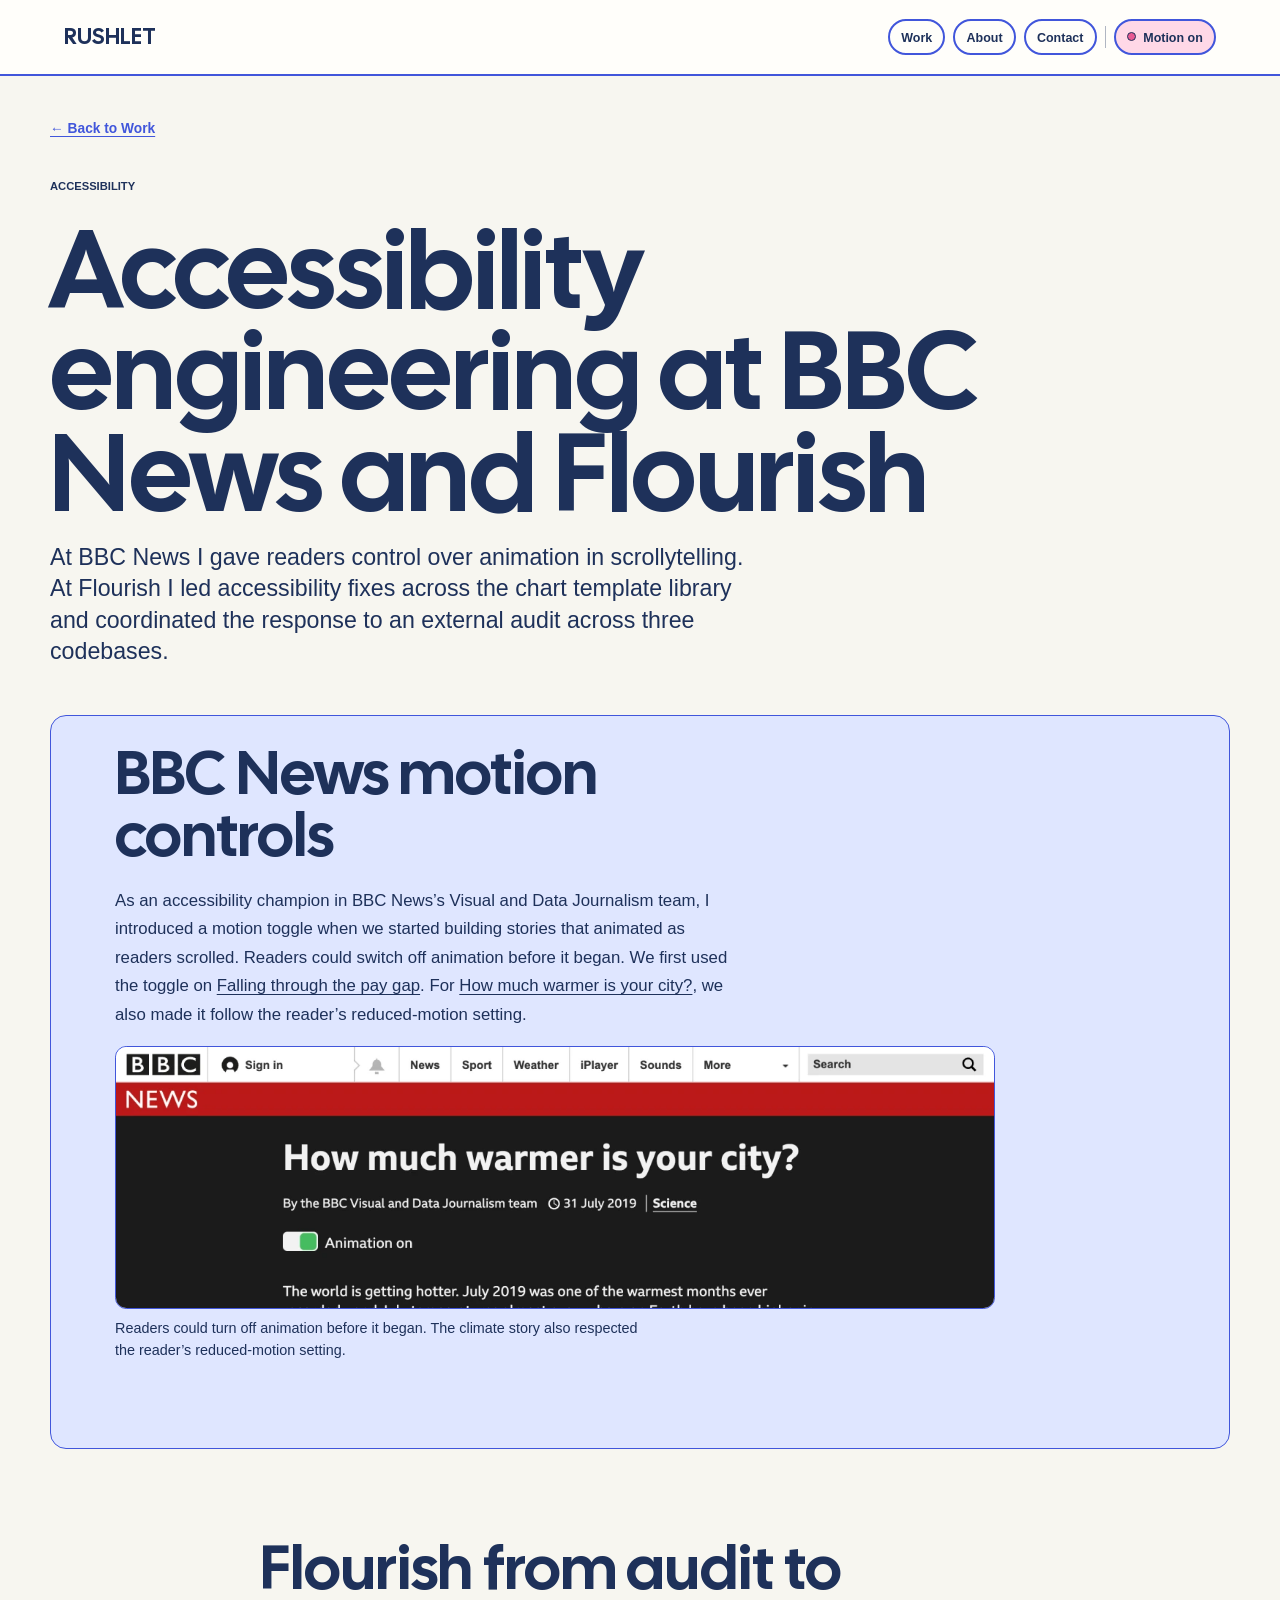
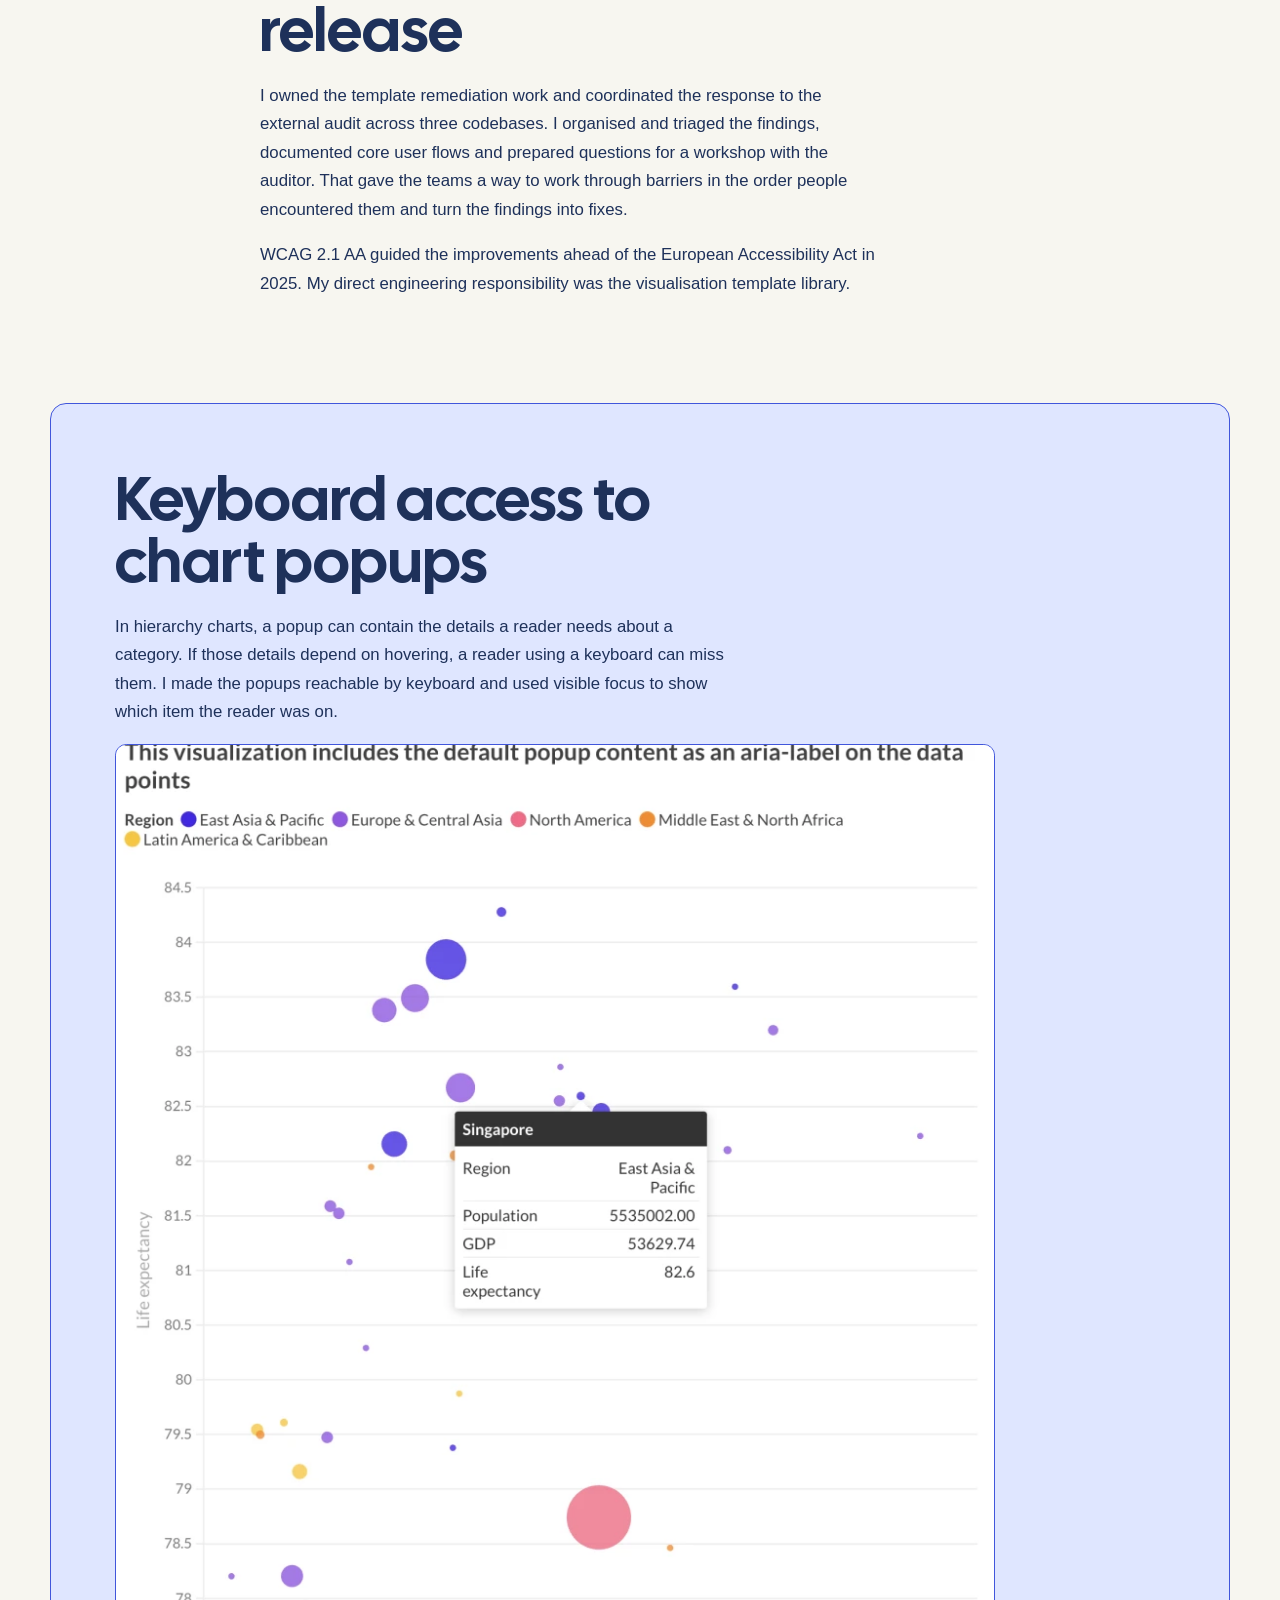
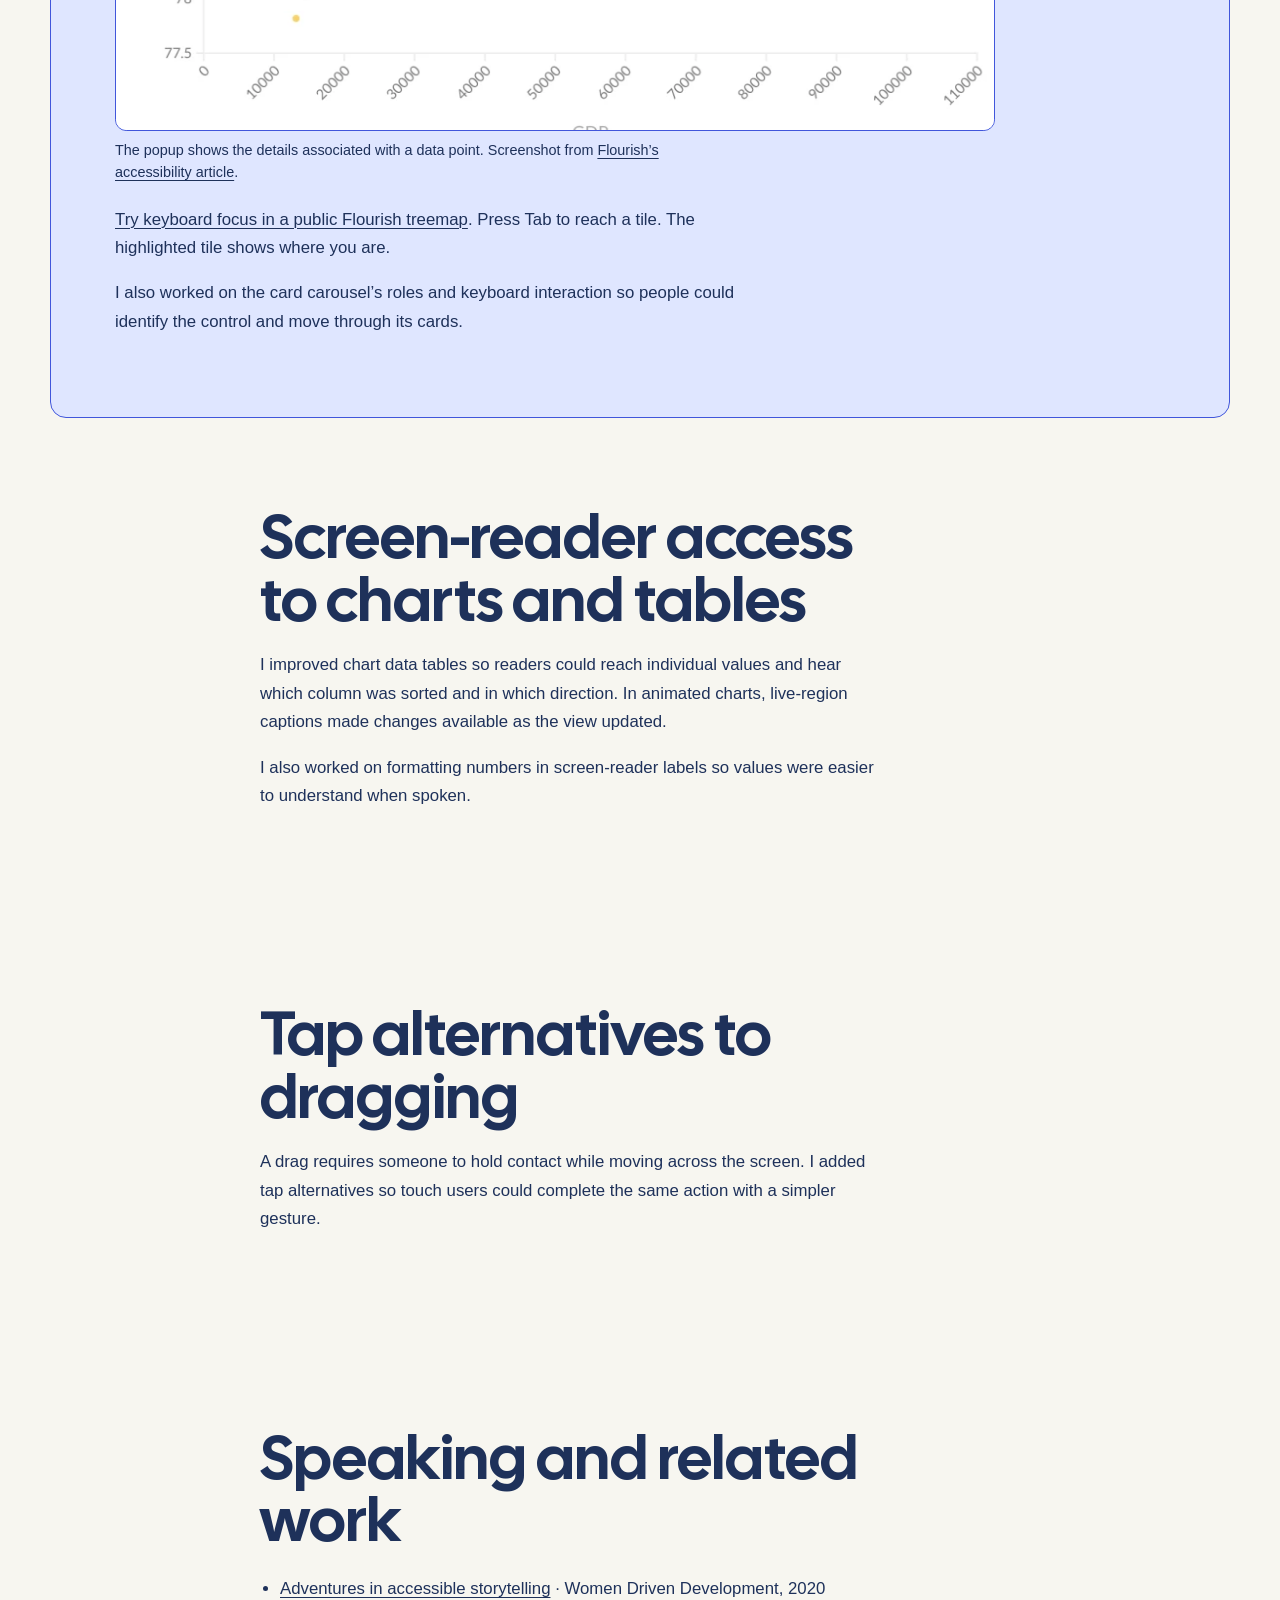
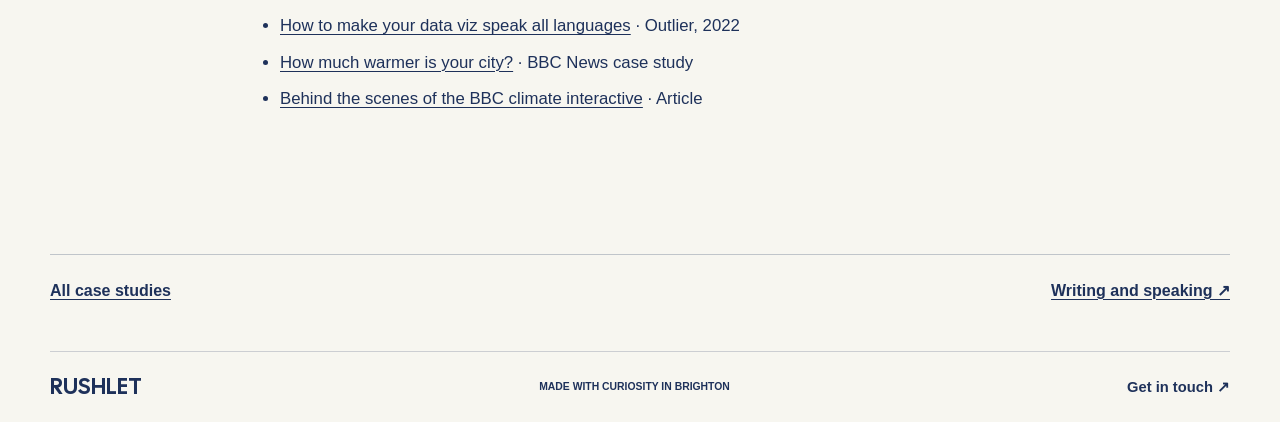
==== commit e44eaa07: "Update work page" ====
--- a/accessibility.html
+++ b/accessibility.html
@@ -47,7 +47,7 @@
       <div class="case-body section-wrap">
         <section class="case-prose case-highlight">
           <h2>BBC News motion controls</h2>
-          <p>As an accessibility champion in BBC News’s Visual and Data Journalism team, I introduced a motion toggle when we started building stories that animated as readers scrolled. Readers could switch off animation before it began. We first used the toggle on <a href="https://www.bbc.co.uk/news/resources/idt-a524dd3a-c09c-4f09-bc03-c5006d75ef96">Falling through the pay gap</a>. For <a href="case-study-warmer.html">How much warmer is your city?</a>, we also made it follow the reader’s reduced-motion setting.</p>
+          <p>As an accessibility champion in BBC News’s Visual and Data Journalism team, I introduced a motion toggle when we started building stories that animated as readers scrolled. Readers could switch off animation before it began. We first used the toggle on <a href="case-study-pay-gap.html">Falling through the pay gap</a>. For <a href="case-study-warmer.html">How much warmer is your city?</a>, we also made it follow the reader’s reduced-motion setting.</p>
           <figure class="case-figure">
             <img src="assets/bbc-motion-toggle.webp" width="1200" height="357" alt="The BBC climate story shows an Animation on switch below the headline and before the interactive content." loading="lazy" decoding="async" />
             <figcaption>Readers could turn off animation before it began. The climate story also respected the reader’s reduced-motion setting.</figcaption>
--- a/styles.css
+++ b/styles.css
@@ -32,6 +32,7 @@
   --pink-ink: #b32f65;
   --pink-soft: #ffd8e7;
   --yellow: #f4db65;
+  --yellow-soft: #fff2b0;
   --lavender: #eeeff8;
   --line: 2px solid var(--blue);
   --shadow: 4px 5px 0 rgba(65, 86, 219, 0.18);
@@ -42,15 +43,12 @@
 * {
   box-sizing: border-box;
 }
-html {
-  scroll-behavior: smooth;
-  scroll-padding-top: 5.5rem;
-}
 body {
   margin: 0;
   background: var(--paper);
   color: var(--ink);
   font: 16px/1.5 var(--body);
+  overflow-x: hidden;
 }
 a {
   color: inherit;
@@ -58,7 +56,7 @@
   text-underline-offset: 0.2em;
 }
 a:focus-visible {
-  outline: 3px solid var(--pink);
+  outline: 3px solid var(--ink);
   outline-offset: 4px;
   border-radius: 3px;
 }
@@ -70,8 +68,10 @@
   color: var(--pink);
   font-style: normal;
 }
+.bold {
+  font-weight: 700;
+}
 .skip-link {
-  position: absolute;
   z-index: 20;
   top: 0.5rem;
   left: 0.5rem;
@@ -80,12 +80,12 @@
   padding: 0.75rem 1rem;
   border: var(--line);
   border-radius: 0.5rem;
+  position: fixed;
 }
 .skip-link:focus {
   transform: translateY(0);
 }
 .site-header {
-  height: 76px;
   display: flex;
   align-items: center;
   justify-content: space-between;
@@ -95,20 +95,21 @@
   position: sticky;
   top: 0;
   z-index: 10;
+  height: auto;
+  min-height: 76px;
+  padding-block: 0.55rem;
 }
 .wordmark {
   text-decoration: none;
   font: 900 1.4rem/1 var(--display);
+  white-space: nowrap;
+  flex-shrink: 0;
 }
 .wordmark span {
   color: var(--pink);
   font-size: 0.85em;
   margin-left: 0.12em;
-}
-.site-header nav {
-  display: flex;
-  gap: clamp(1.2rem, 3vw, 3rem);
-  align-items: center;
+  display: none;
 }
 .site-header nav a,
 footer a {
@@ -122,9 +123,6 @@
   text-decoration: underline;
 }
 .hero {
-  min-height: min(790px, calc(100svh - 76px));
-  min-height: max(620px, calc(100svh - 76px));
-  padding: 2rem clamp(1.25rem, 5vw, 5rem) 1.5rem;
   position: relative;
   overflow: hidden;
   display: flex;
@@ -132,6 +130,8 @@
   justify-content: space-between;
   background: var(--paper);
   border-bottom: 1px solid rgba(30, 49, 90, 0.16);
+  display: grid;
+  gap: 2rem;
 }
 .hero-topline,
 .hero-bottomline {
@@ -140,7 +140,6 @@
   align-items: center;
   gap: 1rem;
   position: relative;
-  z-index: 2;
   font-size: 0.68rem;
   font-weight: 800;
 }
@@ -152,22 +151,12 @@
 }
 .hero-lockup {
   display: grid;
-  grid-template-columns: minmax(0, 1fr) minmax(210px, 270px);
-  align-items: end;
   gap: 2rem;
-  position: relative;
-  z-index: 2;
 }
 .hero h1 {
   margin: -0.04em 0 -0.02em -0.055em;
   color: var(--blue);
   font: 900 clamp(5.8rem, 19vw, 17rem)/0.76 var(--display);
-  white-space: nowrap;
-}
-.hero-aside {
-  position: relative;
-  padding: 0 0 0.4rem;
-  max-width: 250px;
 }
 .hero-aside p {
   margin: 1.1rem 0 1.2rem;
@@ -198,21 +187,15 @@
   border: 2px solid var(--pink);
   border-radius: 50%;
   pointer-events: none;
-}
-.orbit-one {
-  width: 28vw;
-  height: 28vw;
-  right: 13%;
-  top: 11%;
-  opacity: 0.38;
+  z-index: 0;
 }
 .orbit-two {
+  border-color: var(--blue);
+  opacity: 0.16;
   width: 20vw;
   height: 20vw;
   right: 17%;
   top: 16%;
-  border-color: var(--blue);
-  opacity: 0.24;
 }
 .section-wrap {
   width: min(1180px, calc(100% - 2.5rem));
@@ -259,6 +242,7 @@
 .contact-layout h2 {
   margin: 0;
   font: 850 clamp(2.5rem, 6vw, 5.6rem)/0.98 var(--display);
+  align-self: anchor-center;
 }
 .intro h2 em,
 .intro-copy {
@@ -307,6 +291,10 @@
   background: var(--lavender);
   border-top: var(--line);
   border-bottom: var(--line);
+  position: relative;
+  isolation: isolate;
+  overflow: hidden;
+  padding-bottom: clamp(3rem, 5vw, 5rem);
 }
 .section-heading {
   display: flex;
@@ -331,12 +319,10 @@
   background: var(--white);
   box-shadow: var(--shadow);
   margin: 1.5rem 0 2.5rem;
+  min-width: 0;
 }
 .project-gem {
   grid-template-columns: 0.92fr 1.08fr;
-}
-.project-gem .project-art {
-  order: 2;
 }
 .project-art {
   min-height: 395px;
@@ -348,16 +334,15 @@
   overflow: hidden;
   text-decoration: none;
   border-right: 2px solid var(--blue);
+  min-width: 0;
 }
 .project-gem .project-art {
+  order: 2;
   border-right: 0;
   border-left: 2px solid var(--blue);
 }
 .art-climate {
   background: var(--pink-soft);
-}
-.art-energy {
-  background: var(--blue-soft);
 }
 .art-label {
   position: relative;
@@ -467,6 +452,7 @@
   transition:
     background-color 0.15s ease,
     color 0.15s ease;
+  max-width: 100%;
 }
 .button-link > span[aria-hidden="true"] {
   position: absolute;
@@ -536,22 +522,6 @@
   background: var(--pink);
   margin-right: 0.25rem;
 }
-.more-work-card {
-  position: relative;
-  display: flex;
-  justify-content: space-between;
-  align-items: center;
-  gap: 2rem;
-  overflow: hidden;
-  padding: clamp(1.5rem, 4vw, 1.75rem);
-  border: var(--line);
-  border-radius: 1rem;
-  box-shadow: var(--shadow);
-}
-.more-work-card h3 {
-  margin: 1.5rem 0 0;
-  font: 850 clamp(1.8rem, 3.5vw, 3rem)/1 var(--display);
-}
 .more-section {
   padding-top: clamp(5rem, 10vw, 9rem);
   padding-bottom: clamp(5rem, 10vw, 9rem);
@@ -566,11 +536,13 @@
   gap: 1rem;
 }
 .more-tile {
+  min-height: 325px;
+  max-width: 400px;
   position: relative;
-  min-height: 235px;
   display: flex;
   flex-direction: column;
   align-items: flex-start;
+  justify-self: center;
   border: var(--line);
   border-radius: 1rem;
   padding: 1.25rem;
@@ -591,14 +563,14 @@
   background: var(--blue-soft);
 }
 .tile-yellow {
-  background: #fff2b0;
-}
-.tile-number {
+  background: var(--yellow-soft);
+}
+.tile-description {
   font-size: 0.68rem;
   font-weight: 850;
 }
 .tile-title {
-  margin: auto 0 0.6rem;
+  margin: 1rem 0 0.6rem;
   font: 850 clamp(1.4rem, 2.2vw, 2rem)/1 var(--display);
 }
 .tile-detail {
@@ -670,57 +642,24 @@
 }
 @media (max-width: 760px) {
   .site-header {
-    height: 64px;
     padding-inline: 1.1rem;
-  }
-  .site-header nav {
-    gap: 1rem;
-  }
-  .site-header nav a {
-    font-size: 0.8rem;
-  }
-  .hero {
-    min-height: max(570px, calc(91svh - 64px));
-    padding: 1.4rem 1.1rem 1.2rem;
   }
   .hero-topline,
   .hero-bottomline {
     font-size: 0.53rem;
   }
-  .hero-topline {
-    align-items: flex-start;
-  }
   .hero-topline span:last-child {
     text-align: right;
   }
   .hero-lockup {
     grid-template-columns: 1fr;
-    gap: 1.3rem;
-    align-items: end;
-  }
-  .hero h1 {
-    font-size: clamp(4.7rem, 19.5vw, 9rem);
   }
   .hero-aside {
-    justify-self: end;
-    max-width: 220px;
     padding-right: 0.1rem;
   }
   .hero-aside p {
     margin: 0.4rem 0 0.8rem;
     font-size: 1.2rem;
-  }
-  .orbit-one {
-    width: 54vw;
-    height: 54vw;
-    right: 9%;
-    top: 13%;
-  }
-  .orbit-two {
-    width: 39vw;
-    height: 39vw;
-    right: 15%;
-    top: 18%;
   }
   .section-wrap {
     width: min(100% - 2.2rem, 600px);
@@ -739,31 +678,15 @@
   .section-heading h2 {
     font-size: clamp(3.3rem, 12vw, 5rem);
   }
-  .project-card,
-  .project-gem {
-    grid-template-columns: 1fr;
-  }
-  .project-gem .project-art {
-    order: 0;
-    border-left: 0;
-  }
   .project-art {
-    min-height: 300px;
     border-right: 0;
     border-bottom: 2px solid var(--blue);
   }
   .project-copy h3 {
     margin-top: 1.25rem;
   }
-  .more-work-card {
-    align-items: flex-start;
-    flex-direction: column;
-  }
   .more-grid {
     grid-template-columns: 1fr;
-  }
-  .more-tile {
-    min-height: 190px;
   }
   .contact-layout h2 {
     font-size: clamp(4rem, 17vw, 7rem);
@@ -779,7 +702,6 @@
   }
   .hero-bottomline {
     gap: 0.5rem;
-    font-size: 0.45rem;
   }
   .project-tags {
     gap: 0.3rem;
@@ -790,22 +712,7 @@
 }
 
 /* Portfolio pages and narrow-screen layout refinements */
-html {
-  scroll-padding-top: 5rem;
-}
-body {
-  overflow-x: hidden;
-}
-.wordmark span {
-  display: none;
-}
-.hero {
-  min-height: min(790px, calc(100svh - 76px));
-  min-height: max(540px, calc(100svh - 76px));
-}
 .hero h1 {
-  white-space: normal;
-  overflow-wrap: anywhere;
   font-size: clamp(5rem, 19vw, 17rem);
 }
 .hero-mark {
@@ -820,12 +727,6 @@
   font-size: 1.45rem;
   font-weight: 800;
 }
-.project-card {
-  min-width: 0;
-}
-.project-art {
-  min-width: 0;
-}
 .image-art {
   padding: 0;
 }
@@ -866,7 +767,7 @@
 }
 .work-hero {
   padding-top: clamp(4rem, 9vw, 8rem);
-  padding-bottom: clamp(3rem, 6vw, 5rem);
+  padding-bottom: clamp(3rem, 6vw, 6rem);
 }
 .work-hero h1,
 .resume-head h1,
@@ -1378,6 +1279,7 @@
 }
 .resume-section > h2,
 .resume-highlights h2 {
+  color: var(--pink);
   margin: 0 0 1.5rem;
   font: 850 clamp(2rem, 4vw, 3rem)/1 var(--display);
 }
@@ -1387,11 +1289,6 @@
   gap: 2rem;
   padding: 1.35rem 0;
   border-top: 1px solid rgba(30, 49, 90, 0.2);
-}
-.resume-dates {
-  color: #586788;
-  font-size: 0.7rem;
-  font-weight: 850;
 }
 .resume-job h3 {
   margin: -0.25rem 0 0.65rem;
@@ -1421,34 +1318,12 @@
 .resume-highlights > div > h2 {
   font-size: 1.65rem;
 }
-.hero-lockup {
-  grid-template-columns: minmax(0, 1fr) minmax(210px, 270px);
-}
-.hero h1 {
-  white-space: nowrap;
-  overflow-wrap: normal;
-  font-size: clamp(3rem, calc((100vw - 10vw - 302px) / 5.2), 17rem);
-}
-.wordmark {
-  white-space: nowrap;
-  flex-shrink: 0;
-}
-.hero-orbit {
-  z-index: 0;
-}
 .orbit-one {
   width: 28vw;
   height: 28vw;
   right: 13%;
   top: 11%;
-  opacity: 0.32;
-}
-.orbit-two {
-  width: 20vw;
-  height: 20vw;
-  right: 17%;
-  top: 16%;
-  opacity: 0.2;
+  opacity: 0.24;
 }
 .hero-blob {
   position: absolute;
@@ -1462,109 +1337,12 @@
   background: var(--yellow);
   transform: rotate(-13deg);
 }
-.more-work-card .button-link.button-blue {
-  color: var(--ink);
-  background: var(--pink);
-  border-color: var(--pink);
-  box-shadow: 3px 4px 0 var(--blue);
-}
-.more-work-card .button-link.button-blue:hover {
-  box-shadow: none;
-}
-.more-tile {
-  min-height: 325px;
-}
-.tile-illustration {
-  position: relative;
-  display: block;
-  width: 100%;
-  height: 130px;
-  margin: 0.7rem 0 0.25rem;
-  overflow: hidden;
-  border: 1px solid var(--blue);
-  border-radius: 0.55rem;
-}
-.code-illustration {
-  padding: 0.75rem;
-  background: var(--white);
-}
-.code-illustration b {
-  display: block;
-  margin-bottom: 0.5rem;
-  font-size: 0.58rem;
-}
-.code-illustration i {
-  display: inline-block;
-  width: 18%;
-  height: 2.5rem;
-  margin-right: 0.25rem;
-  border: 1px solid var(--blue);
-  border-radius: 0.4rem;
-  background: var(--pink-soft);
-  transform: rotate(-3deg);
-}
-.code-illustration i:nth-of-type(2) {
-  height: 3.5rem;
-  background: var(--blue-soft);
-  transform: rotate(3deg);
-}
-.code-illustration i:nth-of-type(3) {
-  height: 2.8rem;
-  background: #fff2b0;
-  transform: rotate(-1deg);
-}
-.code-illustration i:nth-of-type(4) {
-  height: 3.8rem;
-  background: #dce7dc;
-  transform: rotate(2deg);
-}
-.code-illustration small {
-  position: absolute;
-  right: 0.7rem;
-  bottom: 0.6rem;
-  padding: 0.25rem 0.4rem;
-  border-radius: 999px;
-  background: var(--yellow);
-  font-size: 0.55rem;
-  font-weight: 800;
-}
-.writing-illustration {
-  padding: 0.65rem 0.8rem;
-  background: var(--white);
-}
-.writing-illustration b {
-  position: absolute;
-  left: 0.8rem;
-  bottom: 0.6rem;
-  z-index: 1;
-  font: 900 1.2rem/0.9 var(--display);
-}
-.writing-illustration i {
-  display: block;
-  height: 5px;
-  width: 65%;
-  margin: 0.35rem 0;
-  border-radius: 99px;
-  background: var(--blue-soft);
-  transform: rotate(-2deg);
-}
-.writing-illustration i:nth-of-type(2) {
-  width: 83%;
-  background: var(--pink-soft);
-}
-.writing-illustration i:nth-of-type(3) {
-  width: 72%;
-  background: #dce7dc;
-}
 .writing-illustration > span {
   position: absolute;
   right: 0.7rem;
   top: 0.5rem;
   color: var(--pink);
   font-size: 2rem;
-}
-.more-tile .tile-title {
-  margin: 0.5rem 0 0.6rem;
 }
 .resume-tile-visual {
   display: flex;
@@ -1632,6 +1410,9 @@
   object-position: top;
   border-bottom: 1px solid var(--blue);
 }
+.story-card > .story-presenter-thumbnail {
+  object-position: center;
+}
 .story-card > span,
 .story-card h3,
 .story-card p,
@@ -1824,7 +1605,7 @@
   margin-left: 6%;
 }
 .yellow-slot {
-  background: #fff2b0;
+  background: var(--yellow-soft);
   margin-left: 12%;
 }
 .festi-bottom {
@@ -1838,7 +1619,7 @@
   align-items: center;
   justify-content: center;
   gap: 0.25rem;
-  background: #fff2b0;
+  background: var(--yellow-soft);
 }
 .produce-art > span,
 .produce-art > b {
@@ -1979,30 +1760,15 @@
 }
 @media (max-width: 820px) {
   .site-header {
-    height: auto;
-    min-height: 64px;
-    padding-block: 0.75rem;
     gap: 0.8rem;
-  }
-  .site-header nav {
-    flex-wrap: wrap;
-    justify-content: flex-end;
-    gap: 0.65rem 1rem;
   }
   .hero {
     min-height: min(720px, calc(100svh - 64px));
-    min-height: max(500px, calc(100svh - 64px));
-  }
-  .hero-lockup {
-    grid-template-columns: minmax(0, 1fr);
-    gap: 1rem;
+    padding: 1.4rem 1.1rem 2rem;
+    gap: 1.5rem;
   }
   .hero h1 {
     font-size: clamp(3.4rem, 16vw, 11rem);
-  }
-  .hero-aside {
-    justify-self: end;
-    max-width: 240px;
   }
   .hero-squiggle {
     top: 14%;
@@ -2039,12 +1805,6 @@
   .wordmark {
     font-size: 1.15rem;
   }
-  .site-header nav {
-    gap: 0.45rem 0.8rem;
-  }
-  .site-header nav a {
-    font-size: 0.78rem;
-  }
   .hero {
     min-height: 570px;
     padding-inline: 1rem;
@@ -2055,14 +1815,9 @@
   }
   .hero-lockup {
     grid-template-columns: 1fr;
-    gap: 1rem;
   }
   .hero h1 {
     font-size: clamp(4rem, 19vw, 7.5rem);
-  }
-  .hero-aside {
-    justify-self: end;
-    max-width: 240px;
   }
   .hero-orbit {
     opacity: 0.16;
@@ -2100,13 +1855,6 @@
   .project-copy h3 {
     font-size: clamp(2rem, 9vw, 3rem);
   }
-  .more-work-card {
-    flex-direction: column;
-    align-items: flex-start;
-  }
-  .more-work-card .button-link {
-    max-width: 100%;
-  }
   .work-list-grid,
   .published-grid,
   .writing-grid,
@@ -2182,16 +1930,8 @@
   }
 }
 
-/* Homepage hero: a single data-inspired illustration, kept behind the name. */
-.hero {
-  min-height: max(610px, min(790px, calc(100svh - 76px)));
-  padding: 1.6rem clamp(1.25rem, 5vw, 5rem) 2rem;
-  display: grid;
-  grid-template-rows: auto 1fr;
-  gap: 2rem;
-}
+/* Homepage hero layout and chart animation */
 .hero-topline {
-  display: grid;
   grid-template-columns: 1fr auto;
   align-items: center;
   gap: 1rem;
@@ -2201,37 +1941,10 @@
   font-size: 0.68rem;
   font-weight: 850;
 }
-.hero-tools {
-  display: flex;
-  align-items: center;
-  gap: 1rem;
-}
-.hero-lockup {
-  grid-template-columns: minmax(0, 1fr) minmax(260px, 330px);
-  align-items: center;
-  gap: clamp(2rem, 4vw, 4rem);
-}
 .hero h1 {
   position: relative;
   z-index: 2;
-  width: max-content;
-  max-width: none;
-  white-space: nowrap;
-  overflow-wrap: normal;
-  font-size: clamp(3rem, calc((100vw - 10vw - 362px) / 4.6), 17rem);
   line-height: 0.86;
-}
-.hero-aside {
-  position: relative;
-  z-index: 3;
-  justify-self: end;
-  width: 100%;
-  max-width: 330px;
-  padding: clamp(1.1rem, 2.2vw, 1.6rem);
-  border: 2px solid var(--blue);
-  border-radius: 1rem;
-  background: var(--yellow);
-  box-shadow: var(--shadow);
 }
 .hero-aside .hero-aside-label {
   margin: 0 0 1rem;
@@ -2272,21 +1985,10 @@
   border: 1.5px solid var(--ink);
   border-radius: 50%;
   background: var(--paper);
-  margin-bottom: 0.125rem;
+  margin-bottom: 0.25rem;
 }
 .motion-toggle[aria-pressed="true"] .motion-indicator {
   background: var(--pink);
-}
-.hero-dataviz {
-  position: absolute;
-  z-index: 1;
-  top: 14%;
-  right: 2%;
-  width: min(68vw, 900px);
-  max-height: 78%;
-  overflow: visible;
-  opacity: 0.82;
-  pointer-events: none;
 }
 .hero-chart-grid {
   opacity: 0.13;
@@ -2294,21 +1996,6 @@
 .hero-chart-area {
   fill: var(--blue-soft);
   opacity: 0.82;
-}
-.hero-chart-line {
-  fill: none;
-  stroke: var(--pink);
-  stroke-width: 9;
-  stroke-linecap: round;
-  stroke-linejoin: round;
-}
-.hero-chart-points circle {
-  fill: var(--yellow);
-  stroke: var(--ink);
-  stroke-width: 4;
-}
-.hero-chart-points circle:nth-child(even) {
-  fill: var(--pink);
 }
 .hero-chart-axis {
   fill: none;
@@ -2362,79 +2049,16 @@
   }
 }
 @media (max-width: 820px) {
-  .hero {
-    min-height: max(620px, calc(100svh - 64px));
-    padding: 1.4rem 1.1rem 2rem;
-    gap: 1.5rem;
-  }
-  .hero-lockup {
-    grid-template-columns: minmax(0, 1fr);
-    gap: 1.2rem;
-    align-items: start;
-  }
-  .hero h1 {
-    font-size: clamp(2.8rem, calc((100vw - 2.2rem) / 4.6), 11rem);
-  }
-  .hero-aside {
-    justify-self: stretch;
-    width: 100%;
-    max-width: none;
-  }
   .hero-aside > p:not(.hero-aside-label) {
     max-width: 38ch;
   }
-  .hero-dataviz {
-    top: 24%;
-    right: -12%;
-    width: 92vw;
-    max-height: none;
-    opacity: 0.5;
-  }
 }
 @media (max-width: 620px) {
-  .hero {
-    min-height: max(640px, calc(100svh - 64px));
-    padding-inline: 1rem;
-  }
-  .hero-topline {
-    grid-template-columns: 1fr;
-    gap: 0.7rem;
-  }
-  .hero-tools {
-    justify-content: space-between;
-  }
-  .hero-role,
-  .hero-location {
-    font-size: 0.58rem;
-  }
-  .hero h1 {
-    font-size: clamp(2.7rem, calc((100vw - 2rem) / 4.6), 7.5rem);
-  }
-  .hero-aside {
-    padding: 1.1rem;
-  }
   .hero-aside > p:not(.hero-aside-label) {
     font-size: clamp(1.2rem, 5vw, 1.55rem);
   }
-  .hero-dataviz {
-    top: 27%;
-    right: -38%;
-    width: 130vw;
-    opacity: 0.38;
-  }
-}
-@media (max-width: 380px) {
-  .hero-role,
-  .hero-location {
-    font-size: 0.53rem;
-  }
-  .motion-toggle {
-    font-size: 0.64rem;
-  }
-  .hero h1 {
-    font-size: clamp(2.5rem, calc((100vw - 2rem) / 4.6), 3.4rem);
-  }
-}
+}
+
 @media (max-width: 440px) {
   .story-grid,
   .hobby-grid {
@@ -2473,36 +2097,14 @@
   .project-meta {
     font-size: 0.57rem;
   }
-  .button-link {
-    max-width: 100%;
-    gap: 0.65rem;
-    padding-inline: 0.8rem;
-  }
 }
 
-/* Keep the homepage hero close to its original, quieter composition. */
-.hero-lockup {
-  grid-template-columns: minmax(0, 1fr) minmax(210px, 270px);
-  gap: clamp(1rem, 3vw, 2.5rem);
-}
+/* Hero accents, project illustrations, and previews */
 .hero h1 {
   width: max-content;
   max-width: none;
   white-space: nowrap;
   overflow-wrap: normal;
-  font-size: clamp(3rem, calc((100vw - 10vw - 302px) / 4.6), 17rem);
-}
-.hero-aside {
-  max-width: 250px;
-}
-.hero-orbit {
-  z-index: 0;
-}
-.orbit-one {
-  opacity: 0.24;
-}
-.orbit-two {
-  opacity: 0.16;
 }
 .hero-bottomline,
 .hero-topline {
@@ -2517,15 +2119,6 @@
 }
 .project-actions .text-link {
   margin: 0.25rem 0;
-}
-.more-work-card .button-link.button-blue {
-  color: var(--white);
-  background: var(--pink-ink);
-  border-color: var(--pink-ink);
-  box-shadow: 3px 4px 0 var(--blue);
-}
-.more-work-card .button-link.button-blue:hover {
-  box-shadow: none;
 }
 .tile-illustration {
   position: relative;
@@ -2542,12 +2135,15 @@
   background: var(--white);
 }
 .code-illustration b {
+  font-size: 0.58rem;
   display: block;
   margin-bottom: 0.45rem;
   color: var(--blue);
   font: 850 0.75rem var(--display);
 }
 .code-illustration i {
+  border: 1px solid var(--blue);
+  transform: rotate(-3deg);
   display: block;
   width: 82%;
   height: 7px;
@@ -2556,17 +2152,27 @@
   background: var(--blue-soft);
 }
 .code-illustration i:nth-of-type(2) {
+  height: 3.5rem;
+  transform: rotate(3deg);
   width: 68%;
   background: var(--pink-soft);
 }
 .code-illustration i:nth-of-type(3) {
+  height: 2.8rem;
   width: 90%;
+  background: var(--yellow-soft);
+  transform: rotate(-1deg);
 }
 .code-illustration i:nth-of-type(4) {
+  height: 3.8rem;
+  transform: rotate(2deg);
   width: 52%;
-  background: #fff2b0;
+  background: var(--yellow-soft);
 }
 .code-illustration small {
+  padding: 0.25rem 0.4rem;
+  border-radius: 999px;
+  background: var(--yellow);
   position: absolute;
   right: 0.75rem;
   bottom: 0.6rem;
@@ -2575,11 +2181,14 @@
   font-weight: 800;
 }
 .writing-illustration {
+  padding: 0.65rem 0.8rem;
   display: grid;
   place-items: center;
   background: var(--white);
 }
 .writing-illustration b {
+  left: 0.8rem;
+  bottom: 0.6rem;
   position: relative;
   z-index: 1;
   color: var(--ink);
@@ -2587,6 +2196,9 @@
   font: 900 1.25rem/0.9 var(--display);
 }
 .writing-illustration i {
+  display: block;
+  margin: 0.35rem 0;
+  transform: rotate(-2deg);
   position: absolute;
   width: 36px;
   height: 36px;
@@ -2600,6 +2212,7 @@
   background: var(--yellow);
 }
 .writing-illustration i:nth-of-type(2) {
+  width: 83%;
   right: 15%;
   top: 13%;
   background: var(--blue-soft);
@@ -2619,12 +2232,10 @@
   font-size: 1.3rem;
   font-weight: 900;
 }
-.resume-section > h2,
-.resume-highlights h2 {
-  color: var(--pink);
-}
 .resume-dates {
   display: inline-block;
+  font-size: 0.7rem;
+  font-weight: 850;
   width: fit-content;
   height: fit-content;
   padding: 0.22rem 0.4rem;
@@ -2720,16 +2331,10 @@
 
 @media (max-width: 820px) {
   .hero-lockup {
-    grid-template-columns: minmax(0, 1fr);
     gap: 1rem;
-  }
-  .hero h1 {
-    font-size: clamp(3rem, calc((100vw - 2rem) / 4.6), 11rem);
   }
   .hero-aside {
     justify-self: stretch;
-    width: 100%;
-    max-width: none;
   }
   .hero-aside p {
     max-width: 32ch;
@@ -2750,17 +2355,6 @@
   }
 }
 @media (max-width: 620px) {
-  .hero h1 {
-    font-size: clamp(2.8rem, calc((100vw - 2rem) / 4.6), 7.5rem);
-  }
-  .hero-aside {
-    justify-self: stretch;
-    width: 100%;
-    max-width: none;
-  }
-  .hero-aside p {
-    max-width: 32ch;
-  }
   .project-actions {
     align-items: flex-start;
     gap: 1rem;
@@ -2781,7 +2375,7 @@
   }
 }
 
-/* Homepage hero refinement: open copy, playful data shapes, clear mobile hierarchy. */
+/* Homepage hero composition and responsive layout */
 .hero {
   min-height: max(620px, min(800px, calc(100svh - 76px)));
   padding: 1.6rem clamp(1.25rem, 5vw, 5rem) 2rem;
@@ -2798,6 +2392,8 @@
   font-size: clamp(3rem, calc((100vw - 10vw - 420px) / 4.1), 17rem);
 }
 .hero-aside {
+  position: relative;
+  z-index: 3;
   justify-self: end;
   width: 100%;
   max-width: 390px;
@@ -2815,6 +2411,10 @@
   line-height: 1.16;
 }
 .hero-dataviz {
+  position: absolute;
+  z-index: 1;
+  overflow: visible;
+  pointer-events: none;
   top: 7%;
   right: -2%;
   width: min(84vw, 1120px);
@@ -2876,30 +2476,10 @@
   stroke-width: 2;
 }
 
-.more-work-card .button-link.button-blue {
-  margin-right: clamp(0.75rem, 2vw, 2rem);
-  border: var(--line);
-  border-radius: 999px;
-  background: var(--white);
-  color: var(--ink);
-  padding-inline: 2.6rem;
-  box-shadow: none;
-}
-.more-work-card .button-link.button-blue > span[aria-hidden="true"] {
-  right: 1.35rem;
-}
-.more-work-card .button-link.button-blue:hover {
-  background: var(--blue-soft);
-  box-shadow: none;
-}
 @media (max-width: 380px) {
   .button-link {
+    gap: 0.65rem;
     padding-inline: 2.2rem;
-  }
-}
-@media (max-width: 900px) {
-  .more-work-card .button-link.button-blue {
-    margin-right: 0;
   }
 }
 
@@ -2937,9 +2517,6 @@
     grid-template-columns: 1fr;
     gap: 0.7rem;
   }
-  .hero-tools {
-    justify-content: space-between;
-  }
   .hero-role,
   .hero-location {
     font-size: 0.58rem;
@@ -2983,9 +2560,7 @@
 
 @media (min-width: 621px) {
   .hero-topline {
-    display: block;
     position: static;
-    width: 100%;
   }
   .hero-role {
     position: absolute;
@@ -3012,10 +2587,6 @@
     min-height: max(620px, calc(100svh - 76px));
     padding-bottom: 1rem;
   }
-  .hero-tools {
-    justify-self: end;
-    justify-content: flex-end;
-  }
   .hero-aside {
     justify-self: start;
     max-width: 560px;
@@ -3062,19 +2633,24 @@
   justify-content: space-between;
 }
 .hero-tools {
+  display: flex;
+  align-items: center;
+  gap: 1rem;
   justify-self: end;
   margin-left: auto;
   justify-content: flex-end;
 }
 .site-header nav {
+  display: flex;
+  align-items: center;
   gap: 0.5rem;
+  flex-wrap: wrap;
+  justify-content: flex-end;
 }
 .site-header nav a {
   display: inline-flex;
   align-items: center;
-  min-height: 2.1rem;
   padding: 0.35rem 0.7rem;
-  border: 1px solid var(--blue);
   border-radius: 999px;
   background: var(--white);
   font-size: 0.78rem;
@@ -3106,7 +2682,6 @@
   border-left: 1px solid rgba(30, 49, 90, 0.35);
 }
 .site-header nav .motion-toggle {
-  min-height: 2.1rem;
   padding: 0.35rem 0.7rem;
   border: 2px solid var(--blue);
   background: var(--pink-soft);
@@ -3156,52 +2731,18 @@
   }
 }
 .more-work-card {
-  align-items: flex-start;
-  flex-direction: column;
-  gap: 1.25rem;
-  isolation: isolate;
+  display: flex;
+  justify-content: center;
+  align-items: center;
   position: relative;
-  margin-top: clamp(2rem, 4vw, 3rem);
   padding: clamp(2rem, 4vw, 3rem) 0 2rem;
   overflow: visible;
   background: transparent;
   border: 0;
-  border-top: 1px solid rgba(30, 49, 90, 0.25);
   border-radius: 0;
   box-shadow: none;
 }
-.more-work-card::after {
-  display: none;
-}
-.more-work-card > div {
-  position: relative;
-  z-index: 1;
-  max-width: 55ch;
-}
-.more-work-card h3 {
-  font-size: clamp(1.5rem, 2.7vw, 2.25rem);
-  line-height: 1.1;
-}
-.more-work-card > div > p:not(.eyebrow) {
-  max-width: 50ch;
-  margin: 0.65rem 0 0;
-  font-size: 1rem;
-}
-.more-work-card .button-link.button-blue {
-  position: relative;
-  z-index: 1;
-  flex-shrink: 0;
-  margin-right: 0;
-  background: var(--white);
-  color: var(--ink);
-  padding-inline: 2.6rem;
-}
-.more-work-card .button-link.button-blue > span[aria-hidden="true"] {
-  right: 1.35rem;
-}
-.more-work-card .button-link.button-blue:hover {
-  background: var(--blue-soft);
-}
+
 .motion-enabled .button-link,
 .motion-enabled .pill-link {
   box-shadow: 3px 4px 0 var(--blue);
@@ -3231,11 +2772,6 @@
   transform: translate(3px, 4px);
   background: var(--blue-soft);
   box-shadow: none;
-}
-.work-section {
-  position: relative;
-  isolation: isolate;
-  overflow: hidden;
 }
 .work-section > .section-wrap {
   position: relative;
@@ -3255,14 +2791,6 @@
 .work-blob path {
   fill: var(--pink-soft);
 }
-.work-section {
-  padding-bottom: clamp(3rem, 5vw, 5rem);
-}
-@media (max-width: 900px) {
-  .more-work-card {
-    align-items: flex-start;
-  }
-}
 @media (max-width: 620px) {
   .work-blob {
     right: clamp(-6rem, -12vw, -2rem);
@@ -3270,10 +2798,6 @@
     width: 130vw;
     height: clamp(11rem, 42vw, 16rem);
   }
-}
-.more-work-card .button-link.button-blue {
-  padding-left: 1.6rem;
-  padding-right: 2.6rem;
 }
 .site-header nav a,
 .motion-toggle {
@@ -3368,6 +2892,7 @@
 .access-band h2 {
   margin: 0;
   font: 850 clamp(1.8rem, 5vw, 3.8rem)/1.02 var(--display);
+  align-self: anchor-center;
 }
 .access-feature p {
   margin: 0 0 1.15rem;
@@ -3572,6 +3097,7 @@
   cursor: default;
 }
 html {
+  scroll-padding-top: 5rem;
   scroll-behavior: auto;
 }
 html.site-motion-on {
@@ -3588,27 +3114,10 @@
   outline-offset: 4px;
   box-shadow: 0 0 0 4px var(--white);
 }
-a:focus-visible {
-  outline-color: var(--ink);
-}
-.skip-link {
-  position: fixed;
-}
-.site-header {
-  height: auto;
-  min-height: 76px;
-  padding-block: 0.55rem;
-}
-.site-header nav {
-  flex-wrap: wrap;
-  justify-content: flex-end;
-}
 .site-header nav a,
 .site-header nav .motion-toggle {
+  padding-block: 0.4rem 0.2rem;
   min-height: 2.25rem;
-}
-.button-link {
-  max-width: 100%;
 }
 .text-link,
 .back-link {
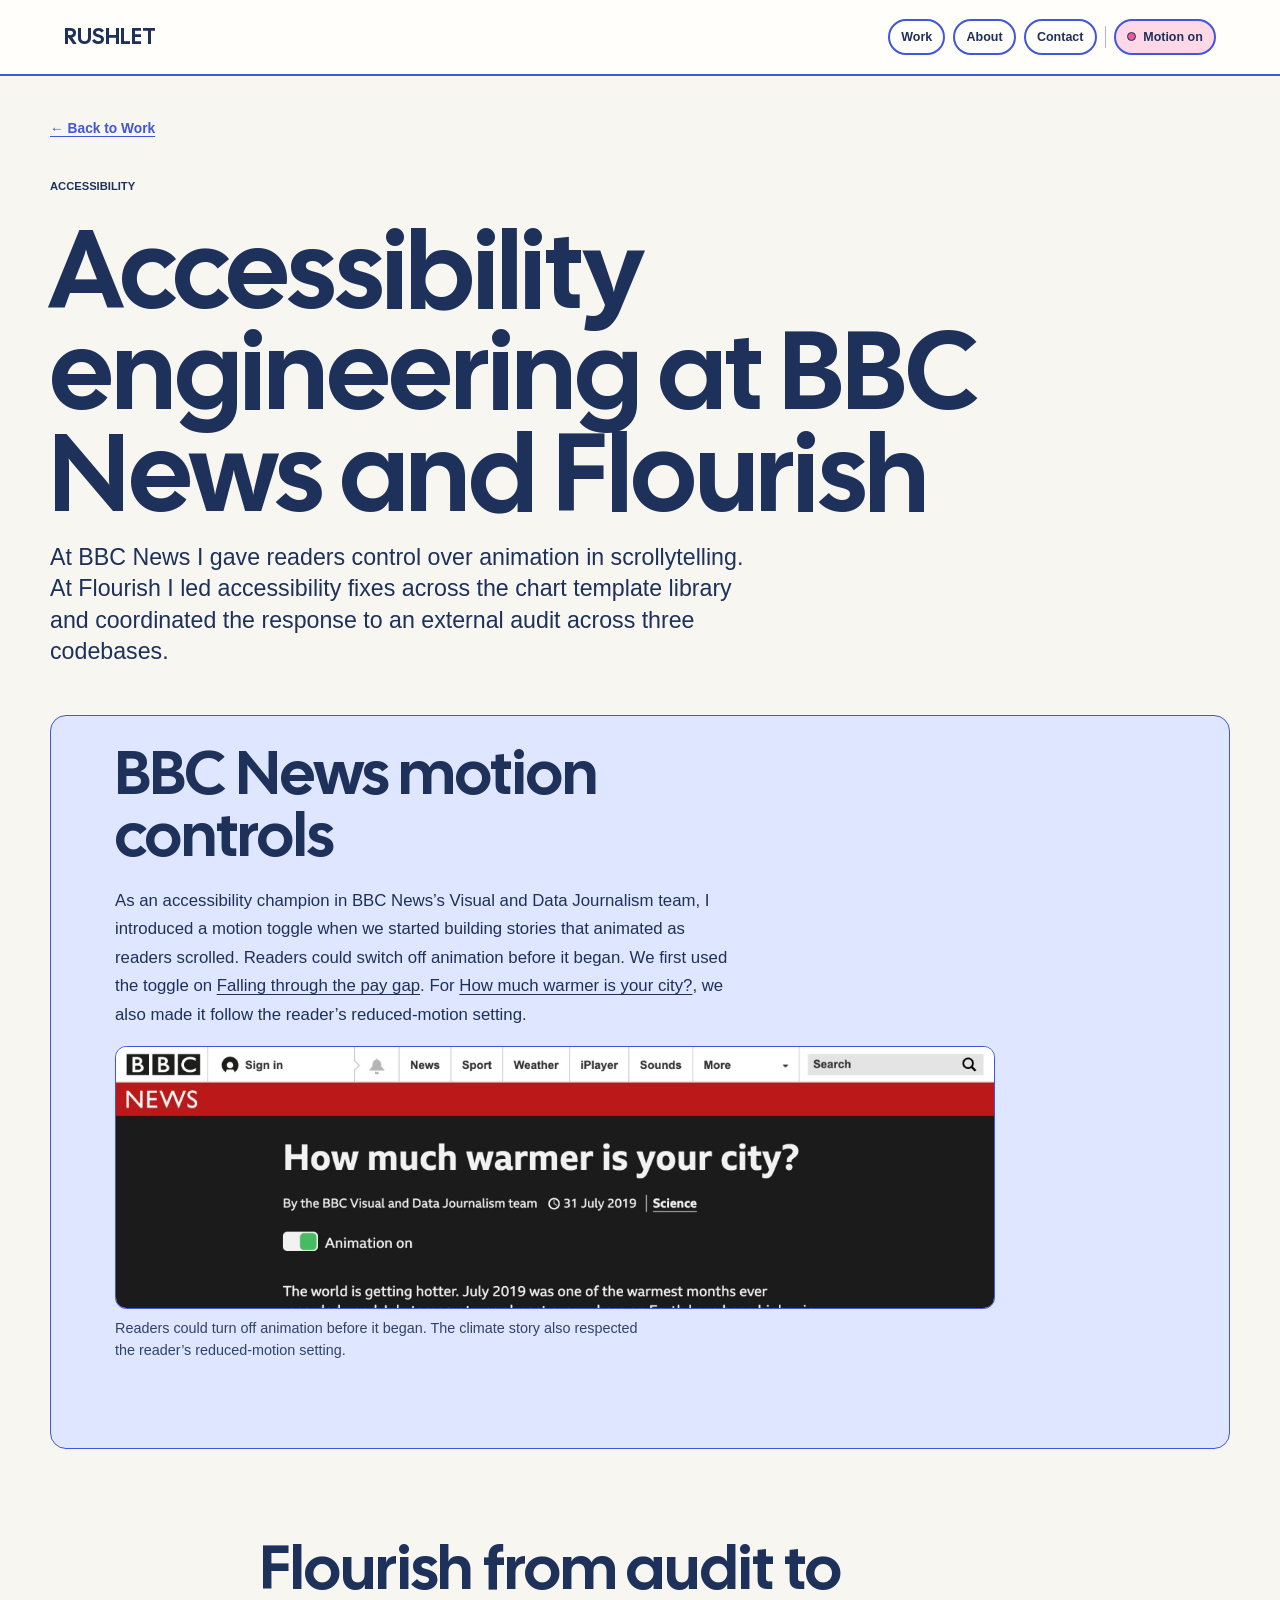
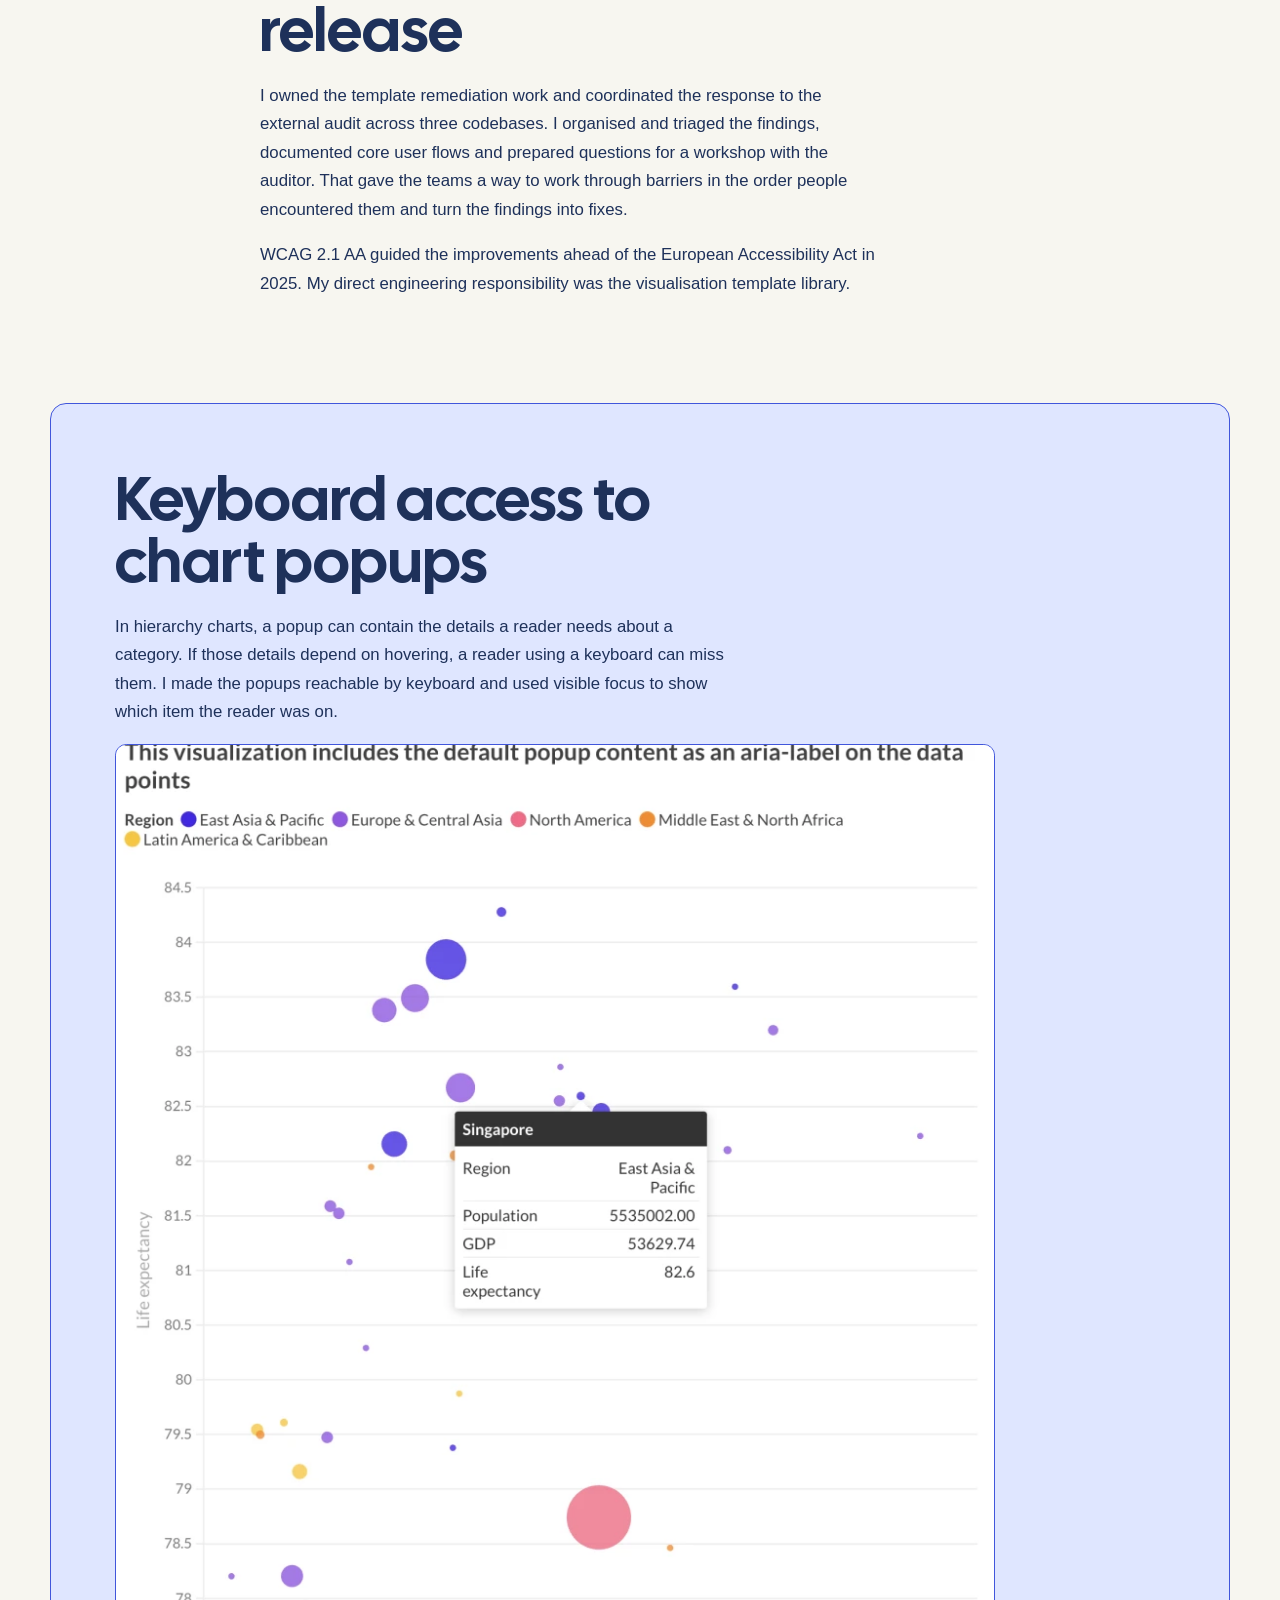
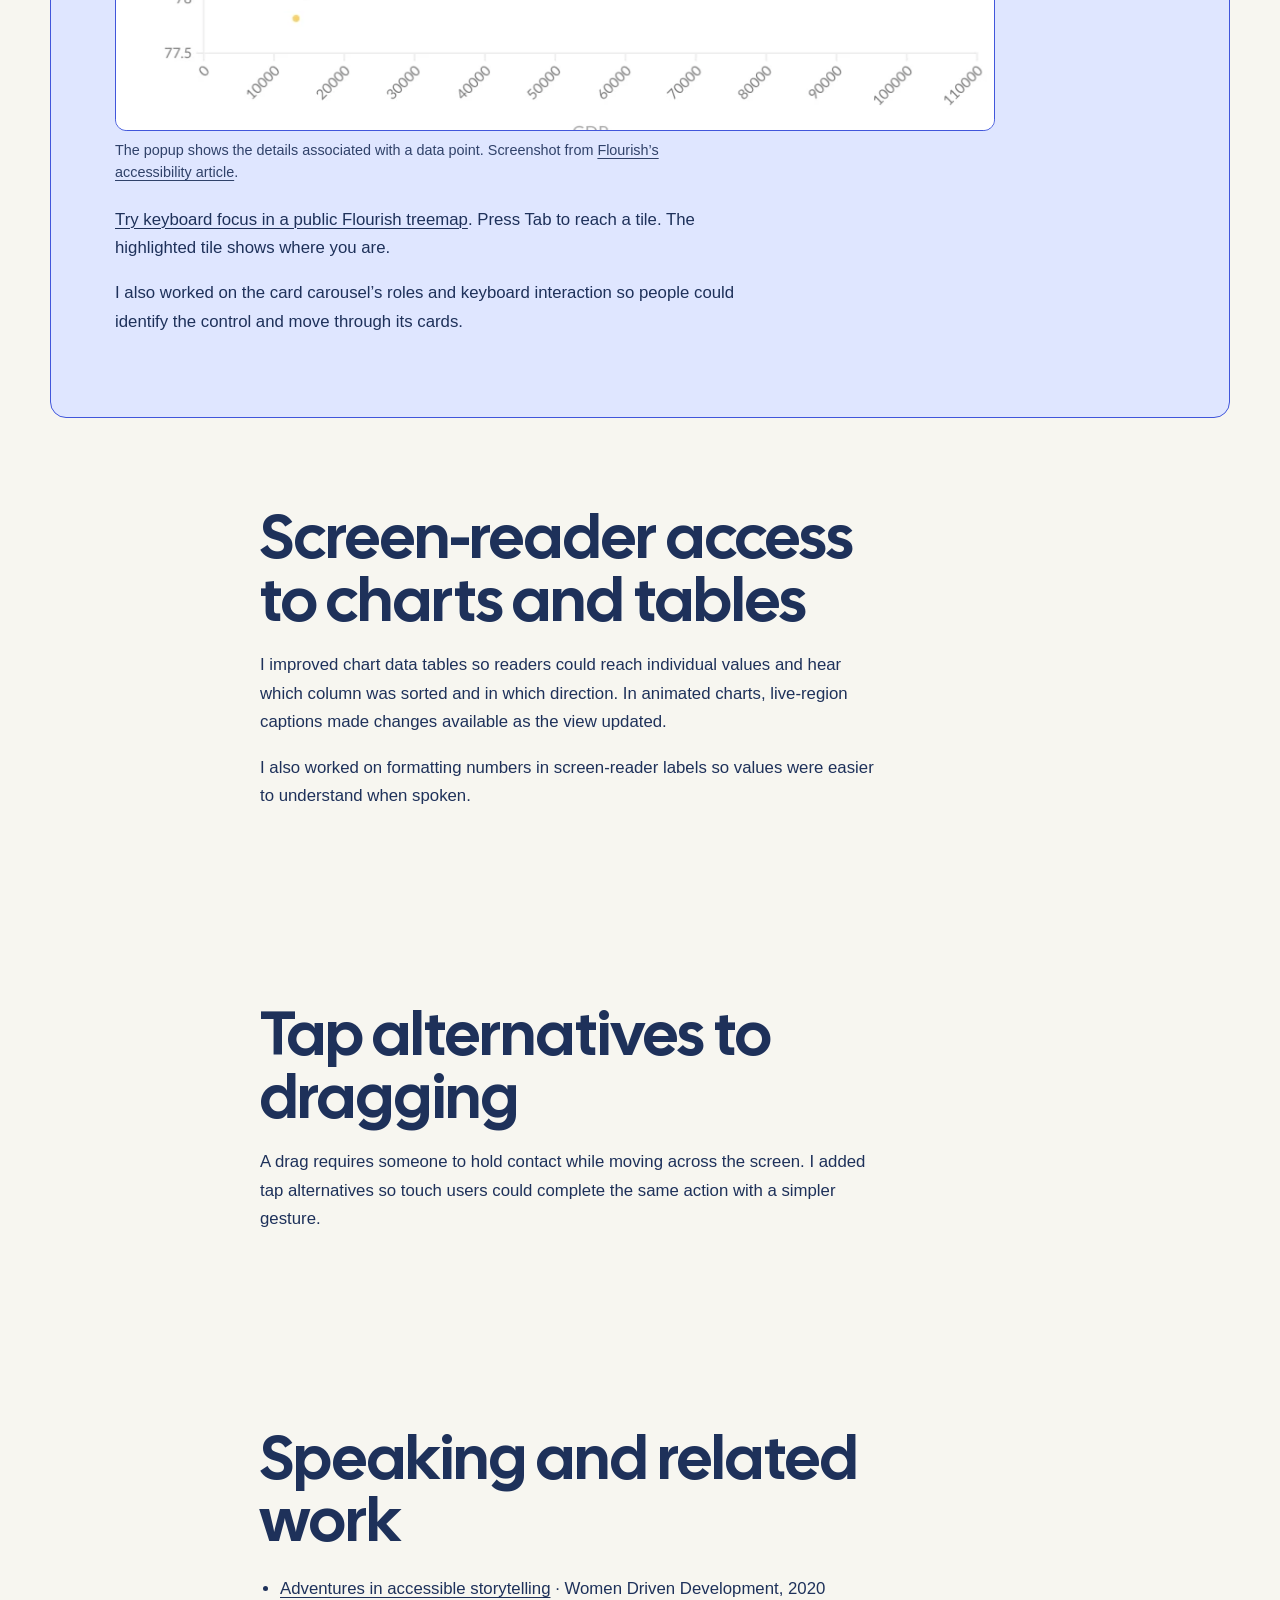
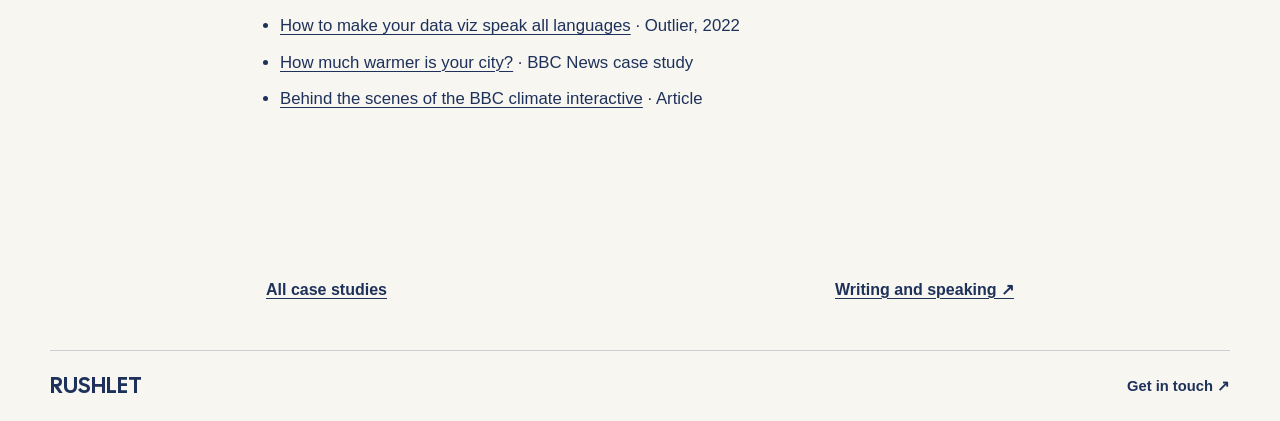
==== commit d5733871: "finish updating number 1s and poll tracker case studies. unify case study footers, make some small v" ====
--- a/accessibility.html
+++ b/accessibility.html
@@ -16,9 +16,7 @@
   <body>
     <a class="skip-link" href="#main">Skip to content</a>
     <header class="site-header">
-      <a class="wordmark" href="index.html" aria-label="Becky Rush, home"
-        >RUSHLET</a
-      >
+      <a class="wordmark" href="index.html" aria-label="Becky Rush, home">RUSHLET</a>
       <nav aria-label="Main navigation">
         <a href="work.html">Work</a><a href="resume.html">About</a
         ><a href="index.html#contact">Contact</a
@@ -42,59 +40,143 @@
         <a class="back-link" href="work.html">← Back to Work</a>
         <p class="eyebrow">ACCESSIBILITY</p>
         <h1>Accessibility engineering at BBC News and Flourish</h1>
-        <p class="case-deck">At BBC News I gave readers control over animation in scrollytelling. At Flourish I led accessibility fixes across the chart template library and coordinated the response to an external audit across three codebases.</p>
+        <p class="case-deck">
+          At BBC News I gave readers control over animation in scrollytelling. At Flourish I led
+          accessibility fixes across the chart template library and coordinated the response to an
+          external audit across three codebases.
+        </p>
       </section>
       <div class="case-body section-wrap">
         <section class="case-prose case-highlight">
           <h2>BBC News motion controls</h2>
-          <p>As an accessibility champion in BBC News’s Visual and Data Journalism team, I introduced a motion toggle when we started building stories that animated as readers scrolled. Readers could switch off animation before it began. We first used the toggle on <a href="case-study-pay-gap.html">Falling through the pay gap</a>. For <a href="case-study-warmer.html">How much warmer is your city?</a>, we also made it follow the reader’s reduced-motion setting.</p>
+          <p>
+            As an accessibility champion in BBC News’s Visual and Data Journalism team, I introduced
+            a motion toggle when we started building stories that animated as readers scrolled.
+            Readers could switch off animation before it began. We first used the toggle on
+            <a href="case-study-pay-gap.html">Falling through the pay gap</a>. For
+            <a href="case-study-warmer.html">How much warmer is your city?</a>, we also made it
+            follow the reader’s reduced-motion setting.
+          </p>
           <figure class="case-figure">
-            <img src="assets/bbc-motion-toggle.webp" width="1200" height="357" alt="The BBC climate story shows an Animation on switch below the headline and before the interactive content." loading="lazy" decoding="async" />
-            <figcaption>Readers could turn off animation before it began. The climate story also respected the reader’s reduced-motion setting.</figcaption>
+            <img
+              src="assets/bbc-motion-toggle.webp"
+              width="1200"
+              height="357"
+              alt="The BBC climate story shows an Animation on switch below the headline and before the interactive content."
+              loading="lazy"
+              decoding="async"
+            />
+            <figcaption>
+              Readers could turn off animation before it began. The climate story also respected the
+              reader’s reduced-motion setting.
+            </figcaption>
           </figure>
         </section>
         <section class="case-prose">
           <h2>Flourish from audit to release</h2>
-          <p>I owned the template remediation work and coordinated the response to the external audit across three codebases. I organised and triaged the findings, documented core user flows and prepared questions for a workshop with the auditor. That gave the teams a way to work through barriers in the order people encountered them and turn the findings into fixes.</p>
-          <p>WCAG 2.1 AA guided the improvements ahead of the European Accessibility Act in 2025. My direct engineering responsibility was the visualisation template library.</p>
+          <p>
+            I owned the template remediation work and coordinated the response to the external audit
+            across three codebases. I organised and triaged the findings, documented core user flows
+            and prepared questions for a workshop with the auditor. That gave the teams a way to
+            work through barriers in the order people encountered them and turn the findings into
+            fixes.
+          </p>
+          <p>
+            WCAG 2.1 AA guided the improvements ahead of the European Accessibility Act in 2025. My
+            direct engineering responsibility was the visualisation template library.
+          </p>
         </section>
         <section class="case-prose case-highlight">
           <h2>Keyboard access to chart popups</h2>
-          <p>In hierarchy charts, a popup can contain the details a reader needs about a category. If those details depend on hovering, a reader using a keyboard can miss them. I made the popups reachable by keyboard and used visible focus to show which item the reader was on.</p>
+          <p>
+            In hierarchy charts, a popup can contain the details a reader needs about a category. If
+            those details depend on hovering, a reader using a keyboard can miss them. I made the
+            popups reachable by keyboard and used visible focus to show which item the reader was
+            on.
+          </p>
           <figure class="case-figure">
-            <img src="assets/flourish-accessible-popup.webp" width="900" height="1010" alt="A Flourish scatter plot with the Singapore popup open, showing region, population, GDP and life expectancy." loading="lazy" decoding="async" />
-            <figcaption>The popup shows the details associated with a data point. Screenshot from <a href="https://flourish.studio/blog/accessibility-improvements/">Flourish’s accessibility article</a>.</figcaption>
+            <img
+              src="assets/flourish-accessible-popup.webp"
+              width="900"
+              height="1010"
+              alt="A Flourish scatter plot with the Singapore popup open, showing region, population, GDP and life expectancy."
+              loading="lazy"
+              decoding="async"
+            />
+            <figcaption>
+              The popup shows the details associated with a data point. Screenshot from
+              <a href="https://flourish.studio/blog/accessibility-improvements/"
+                >Flourish’s accessibility article</a
+              >.
+            </figcaption>
           </figure>
-          <p><a href="https://flo.uri.sh/visualisation/21159778/embed?auto=1">Try keyboard focus in a public Flourish treemap</a>. Press Tab to reach a tile. The highlighted tile shows where you are.</p>
-          <p>I also worked on the card carousel’s roles and keyboard interaction so people could identify the control and move through its cards.</p>
+          <p>
+            <a href="https://flo.uri.sh/visualisation/21159778/embed?auto=1"
+              >Try keyboard focus in a public Flourish treemap</a
+            >. Press Tab to reach a tile. The highlighted tile shows where you are.
+          </p>
+          <p>
+            I also worked on the card carousel’s roles and keyboard interaction so people could
+            identify the control and move through its cards.
+          </p>
         </section>
         <section class="case-prose">
           <h2>Screen-reader access to charts and tables</h2>
-          <p>I improved chart data tables so readers could reach individual values and hear which column was sorted and in which direction. In animated charts, live-region captions made changes available as the view updated.</p>
-          <p>I also worked on formatting numbers in screen-reader labels so values were easier to understand when spoken.</p>
+          <p>
+            I improved chart data tables so readers could reach individual values and hear which
+            column was sorted and in which direction. In animated charts, live-region captions made
+            changes available as the view updated.
+          </p>
+          <p>
+            I also worked on formatting numbers in screen-reader labels so values were easier to
+            understand when spoken.
+          </p>
         </section>
         <section class="case-prose">
           <h2>Tap alternatives to dragging</h2>
-          <p>A drag requires someone to hold contact while moving across the screen. I added tap alternatives so touch users could complete the same action with a simpler gesture.</p>
+          <p>
+            A drag requires someone to hold contact while moving across the screen. I added tap
+            alternatives so touch users could complete the same action with a simpler gesture.
+          </p>
         </section>
         <section class="case-prose">
           <h2>Speaking and related work</h2>
           <ul>
-            <li><a href="work.html#talk-accessible-storytelling">Adventures in accessible storytelling</a> · Women Driven Development, 2020</li>
-            <li><a href="work.html#talk-multilingual">How to make your data viz speak all languages</a> · Outlier, 2022</li>
-            <li><a href="case-study-warmer.html">How much warmer is your city?</a> · BBC News case study</li>
-            <li><a href="https://medium.com/@bbc_visual_and_data_journalism/how-much-warmer-is-your-city-behind-the-scenes-of-our-climate-change-interactive-7d97673b8121">Behind the scenes of the BBC climate interactive</a> · Article</li>
+            <li>
+              <a href="work.html#talk-accessible-storytelling"
+                >Adventures in accessible storytelling</a
+              >
+              · Women Driven Development, 2020
+            </li>
+            <li>
+              <a href="work.html#talk-multilingual"
+                >How to make your data viz speak all languages</a
+              >
+              · Outlier, 2022
+            </li>
+            <li>
+              <a href="case-study-warmer.html">How much warmer is your city?</a> · BBC News case
+              study
+            </li>
+            <li>
+              <a
+                href="https://medium.com/@bbc_visual_and_data_journalism/how-much-warmer-is-your-city-behind-the-scenes-of-our-climate-change-interactive-7d97673b8121"
+                >Behind the scenes of the BBC climate interactive</a
+              >
+              · Article
+            </li>
           </ul>
         </section>
       </div>
       <nav class="case-next section-wrap" aria-label="More work">
         <a href="work.html#case-studies">All case studies</a>
-        <a href="work.html#writing-speaking">Writing and speaking <span aria-hidden="true">↗</span></a>
+        <a href="work.html#writing-speaking"
+          >Writing and speaking <span aria-hidden="true">↗</span></a
+        >
       </nav>
     </main>
     <footer class="site-footer section-wrap">
       <a class="wordmark" href="index.html">RUSHLET</a
-      ><span>MADE WITH CURIOSITY IN BRIGHTON</span
       ><a href="index.html#contact">Get in touch ↗</a>
     </footer>
     <script src="hero-motion.js" defer></script>
--- a/styles.css
+++ b/styles.css
@@ -68,6 +68,15 @@
   color: var(--pink);
   font-style: normal;
 }
+code {
+  font-size: 0.93rem;
+  background-color: var(--yellow);
+}
+figcaption {
+  font-size: 0.75rem;
+  color: var(--ink);
+  opacity: 0.9;
+}
 .bold {
   font-weight: 700;
 }
@@ -1015,6 +1024,11 @@
   font-size: clamp(1.1rem, 2.4vw, 1.45rem);
   line-height: 1.35;
 }
+.case-deck.footnote {
+  margin-top: 0.8rem;
+  font-size: 0.75rem;
+  color: #586788;
+}
 .case-facts {
   display: grid;
   grid-template-columns: repeat(3, minmax(0, 1fr));
@@ -1032,6 +1046,9 @@
   color: var(--pink-ink);
   font-size: 0.68rem;
   text-transform: uppercase;
+  @media (max-width: 620px) {
+    align-self: anchor-center;
+  }
 }
 .case-facts span {
   font-size: 0.9rem;
@@ -1116,15 +1133,15 @@
   display: flex;
   flex-wrap: wrap;
   align-items: center;
-  gap: 1rem;
+  justify-content: center;
+  gap: 5rem;
   margin-top: 1.5rem;
 }
 .case-next {
   display: flex;
-  justify-content: space-between;
+  justify-content: space-around;
   gap: 1rem;
   padding: 1.5rem 0 3rem;
-  border-top: 1px solid rgba(30, 49, 90, 0.25);
 }
 .case-next > span {
   font-size: 0.68rem;
@@ -1398,11 +1415,18 @@
     transform 0.15s ease,
     box-shadow 0.15s ease;
 }
-.motion-enabled .story-card:hover {
+.motion-enabled .story-card:has(> a:hover) {
   transform: translateY(-3px);
   box-shadow: var(--shadow);
 }
-.story-card > img {
+.card-image-link {
+  display: block;
+}
+.card-image-link:focus-visible {
+  position: relative;
+  outline-offset: -4px;
+}
+.story-card .card-image-link img {
   display: block;
   width: 100%;
   height: 180px;
@@ -1410,13 +1434,13 @@
   object-position: top;
   border-bottom: 1px solid var(--blue);
 }
-.story-card > .story-presenter-thumbnail {
+.story-card img.story-presenter-thumbnail {
   object-position: center;
 }
 .story-card > span,
 .story-card h3,
 .story-card p,
-.story-card > b {
+.story-card > .card-footer-link {
   margin-left: 1rem;
   margin-right: 1rem;
 }
@@ -1437,11 +1461,15 @@
   font-size: 0.82rem;
   line-height: 1.5;
 }
-.story-card > b {
+.card-footer-link {
+  align-self: flex-start;
+}
+.story-card > .card-footer-link {
   margin-top: auto;
   margin-bottom: 1rem;
   color: var(--blue);
   font-size: 0.75rem;
+  font-weight: 700;
 }
 .hobby-grid {
   display: grid;
@@ -1460,7 +1488,7 @@
   box-shadow: var(--shadow);
   text-decoration: none;
 }
-.hobby-card > :not(.hobby-art):not(.hobby-photo) {
+.hobby-card > :not(.hobby-art, .hobby-photo, .card-image-link) {
   margin-left: 1rem;
   margin-right: 1rem;
 }
@@ -1477,8 +1505,7 @@
   margin-bottom: 1rem;
   font-size: 0.86rem;
 }
-.hobby-card > b,
-.hobby-card > a,
+.hobby-card > .card-footer-link,
 .hobby-card-links {
   margin-top: auto;
   color: var(--blue);
@@ -1865,7 +1892,7 @@
   .hobby-grid {
     grid-template-columns: repeat(2, minmax(0, 1fr));
   }
-  .story-card > img {
+  .story-card .card-image-link img {
     height: 150px;
   }
   .work-jump {
@@ -1985,7 +2012,7 @@
   border: 1.5px solid var(--ink);
   border-radius: 50%;
   background: var(--paper);
-  margin-bottom: 0.25rem;
+  margin-bottom: 0.1rem;
 }
 .motion-toggle[aria-pressed="true"] .motion-indicator {
   background: var(--pink);
@@ -2372,6 +2399,9 @@
   .warm-preview-footer {
     align-items: flex-start;
     flex-direction: column;
+  }
+  .warm-preview-caption {
+    flex: none;
   }
 }
 
@@ -2922,11 +2952,6 @@
 .access-examples p {
   margin: 0;
 }
-.case-contribution {
-  max-width: 58ch;
-  margin: 1.25rem 0 0;
-  font-size: 1.05rem;
-}
 .editorial-case .case-hero h1 {
   max-width: 18ch;
   font-size: clamp(2.65rem, 8.6vw, 7rem);
@@ -2956,12 +2981,102 @@
   margin-top: 0.55rem;
   font-size: 0.9rem;
 }
+.poll-tracker-screenshot {
+  max-width: 400px;
+}
+@media (min-width: 681px) {
+  .poll-tracker-screenshot {
+    max-width: 641px;
+  }
+}
+.poll-pipeline {
+  margin: 2rem 0 0;
+  padding: clamp(1rem, 3vw, 1.5rem);
+  border: 1px solid var(--blue);
+  border-radius: 0.7rem;
+  background: var(--blue-soft);
+}
+.poll-pipeline figcaption {
+  margin-bottom: 0.85rem;
+  font-weight: 700;
+  font-size: 1rem;
+  opacity: 1;
+}
+.poll-pipeline ol {
+  display: grid;
+  grid-template-columns: repeat(3, minmax(0, 1fr));
+  gap: 1.5rem;
+  margin: 0;
+  padding: 0;
+  list-style: none;
+}
+.poll-pipeline li {
+  position: relative;
+  display: grid;
+  align-content: start;
+  gap: 0.45rem;
+  padding: 0.85rem;
+  border: 1px solid var(--blue);
+  border-radius: 0.45rem;
+  background: var(--white);
+  font-size: 0.9rem;
+  line-height: 1.4;
+}
+.poll-pipeline li + li::before {
+  position: absolute;
+  top: calc(50% - 0.25rem);
+  left: -1.25rem;
+  width: 0.5rem;
+  height: 0.5rem;
+  border-top: 2px solid var(--blue);
+  border-right: 2px solid var(--blue);
+  content: "";
+  transform: rotate(45deg);
+}
+@media (max-width: 640px) {
+  .poll-pipeline ol {
+    grid-template-columns: 1fr;
+  }
+  .poll-pipeline li + li::before {
+    top: -1.1rem;
+    left: calc(50% - 0.25rem);
+    transform: rotate(135deg);
+  }
+}
 .gem-evidence {
   max-width: 64rem;
 }
+.number-ones-chart-pair {
+  display: grid;
+  grid-template-columns: repeat(auto-fit, minmax(min(100%, 20rem), 1fr));
+  gap: 1rem;
+}
+.number-ones-project-links {
+  display: grid;
+  align-items: center;
+  gap: 1.5rem;
+}
+.number-ones-project-links > .button-link {
+  justify-self: start;
+  order: 1;
+}
+.number-ones-project-links > div {
+  order: -1;
+}
+.number-ones-project-links p {
+  margin-top: 0;
+}
+.number-ones-project-links ul {
+  margin-bottom: 0;
+}
+@media (min-width: 620px) {
+  .number-ones-project-links {
+    grid-template-columns: minmax(0, 1fr) minmax(0, 1.15fr);
+  }
+}
 .publishing-states {
   display: grid;
-  grid-template-columns: repeat(3, minmax(0, 1fr));
+  grid-template-columns: repeat(2, minmax(0, 1fr));
   gap: 1rem;
 }
 .case-prose .publishing-states .case-figure {
@@ -2973,6 +3088,9 @@
   object-fit: contain;
   object-position: top;
   background: var(--white);
+}
+.publishing-states .case-figure .publishing-confirmation {
+  aspect-ratio: 518 / 303;
 }
 .chart-examples {
   padding-inline: clamp(0.85rem, 3vw, 2rem);
@@ -3018,7 +3136,7 @@
   padding: 0.4rem 0.65rem;
   border-radius: 0.45rem;
   font-size: 0.85rem;
-  font-weight: 750;
+  font-weight: 500;
 }
 .chart-label-options input:checked + span {
   color: var(--white);
@@ -3039,13 +3157,9 @@
   flex-wrap: wrap;
   gap: 0.5rem 1rem;
 }
-.chart-comparison {
-  display: grid;
-  gap: 1rem;
-  margin-bottom: 0.5rem;
-}
 .chart-preview {
   min-width: 0;
+  margin-bottom: 0.5rem;
 }
 .chart-preview .flourish-embed {
   overflow: hidden;
@@ -3060,25 +3174,6 @@
   display: block;
   width: 100%;
   height: auto;
-}
-.chart-preview .chart-preview-label,
-.chart-preview-mobile {
-  display: none;
-}
-
-@media (min-width: 68rem) {
-  .has-flourish-previews .chart-comparison {
-    grid-template-columns: minmax(0, 1fr) minmax(0, 375px);
-  }
-  .has-flourish-previews .chart-preview-mobile,
-  .has-flourish-previews .chart-preview-label {
-    display: block;
-  }
-  .has-flourish-previews .chart-preview-label {
-    margin: 0 0 0.35rem;
-    font-size: 0.85rem;
-    font-weight: 750;
-  }
 }
 
 @media (max-width: 699px) {
@@ -3116,7 +3211,7 @@
 }
 .site-header nav a,
 .site-header nav .motion-toggle {
-  padding-block: 0.4rem 0.2rem;
+  padding-block: 0.2rem 0.2rem; /* this needs updating with a smart calc */
   min-height: 2.25rem;
 }
 .text-link,
